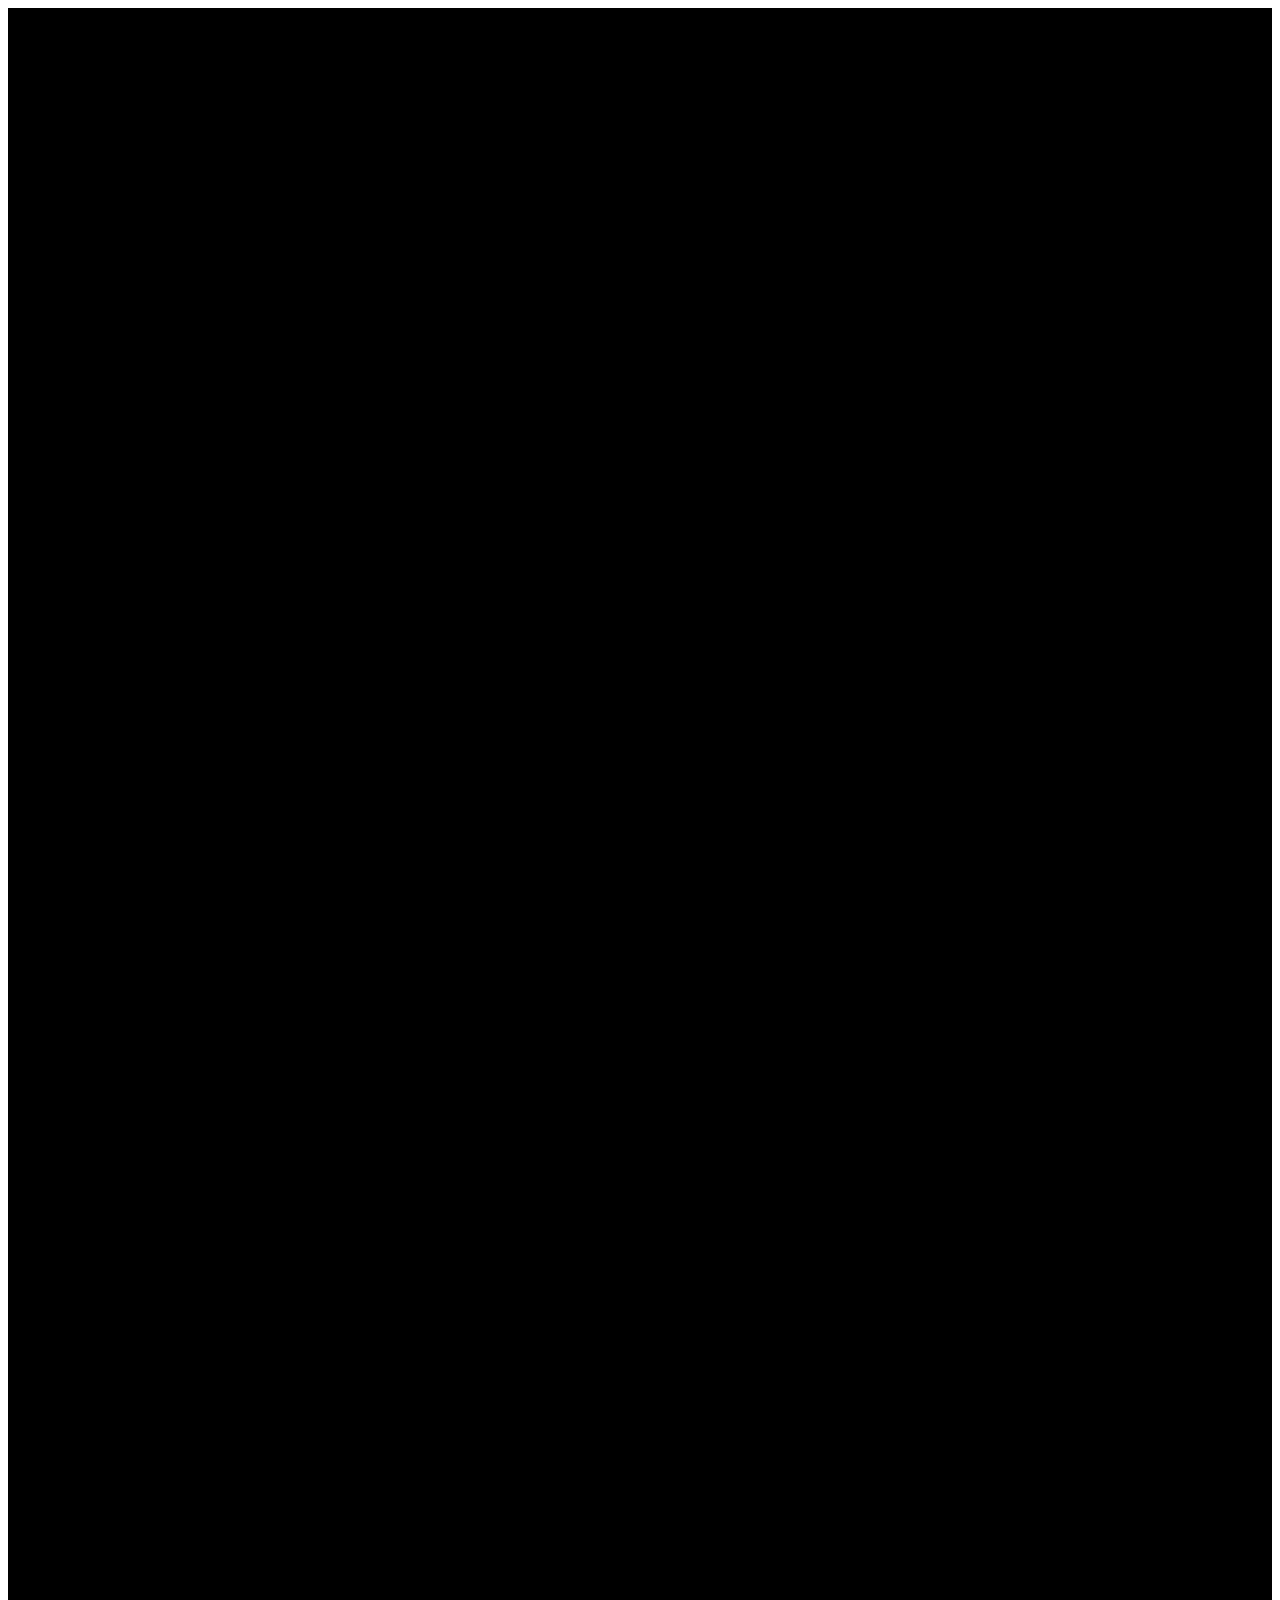
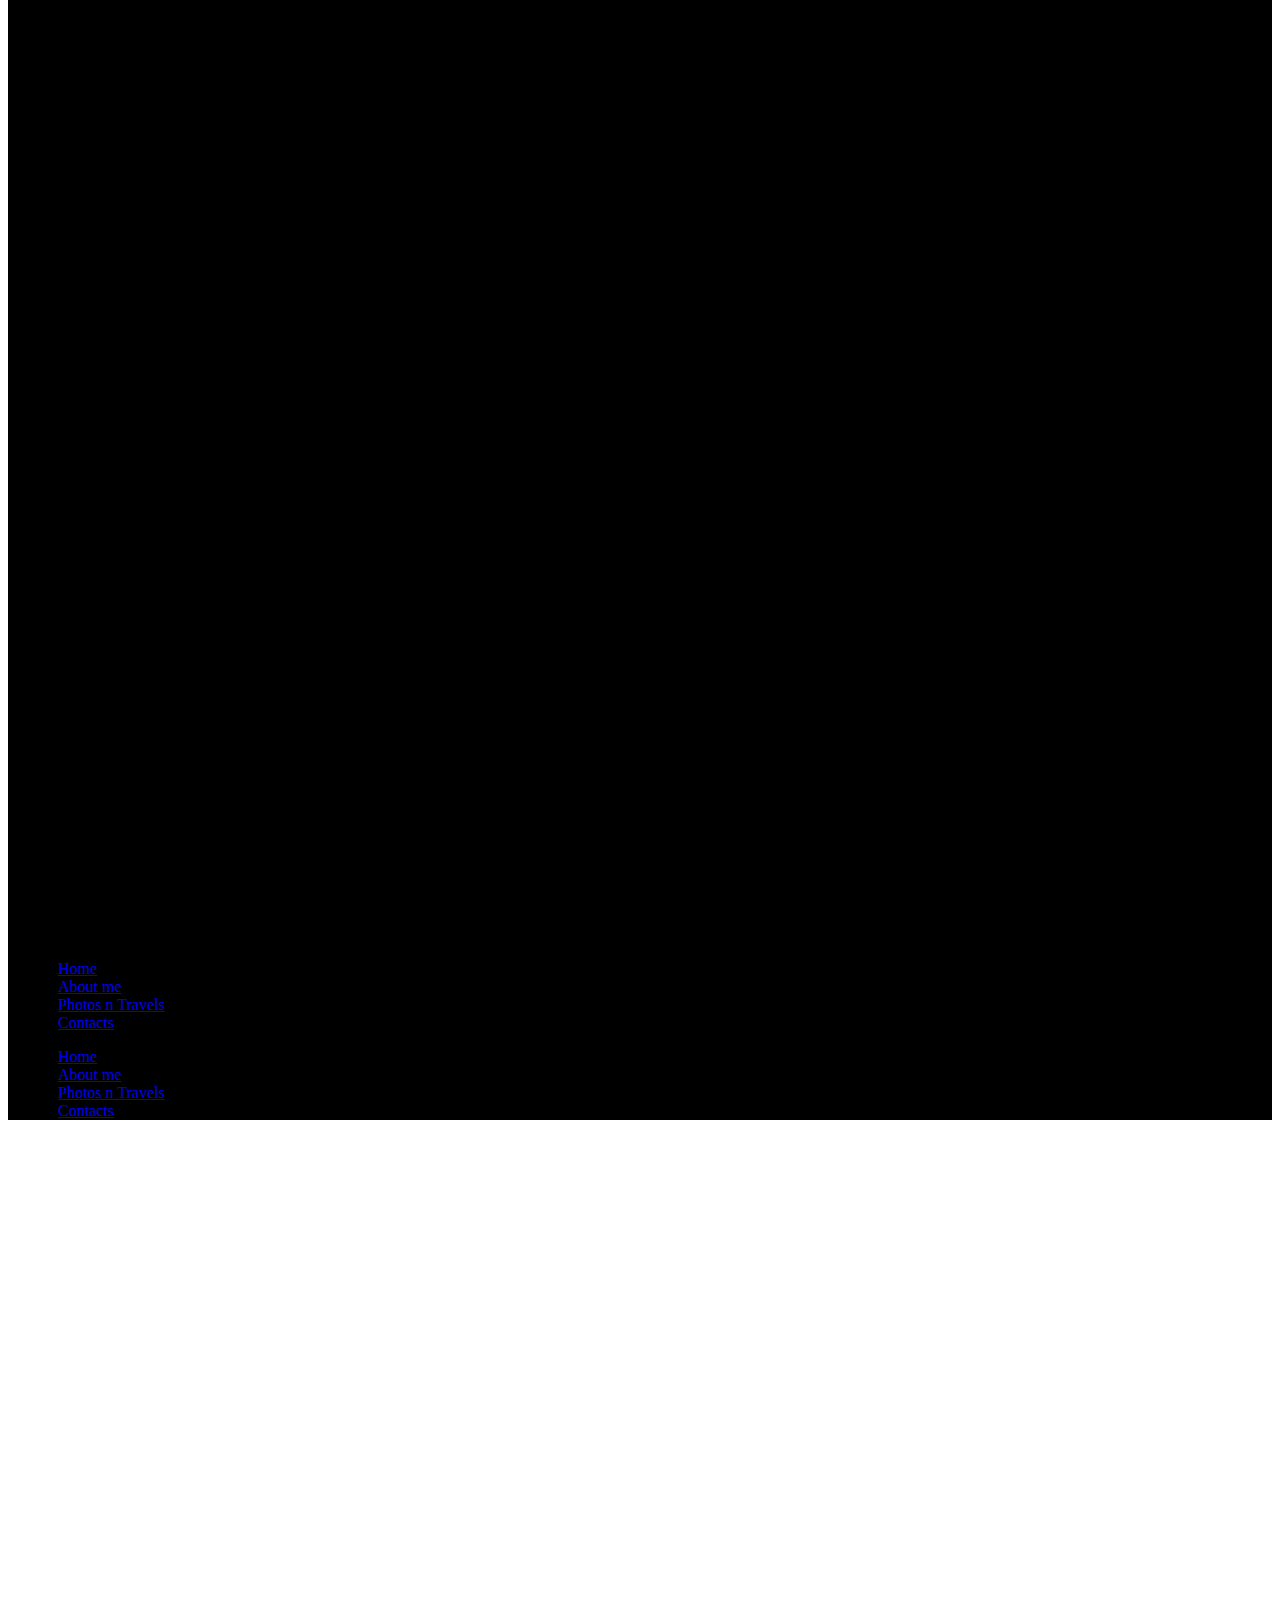
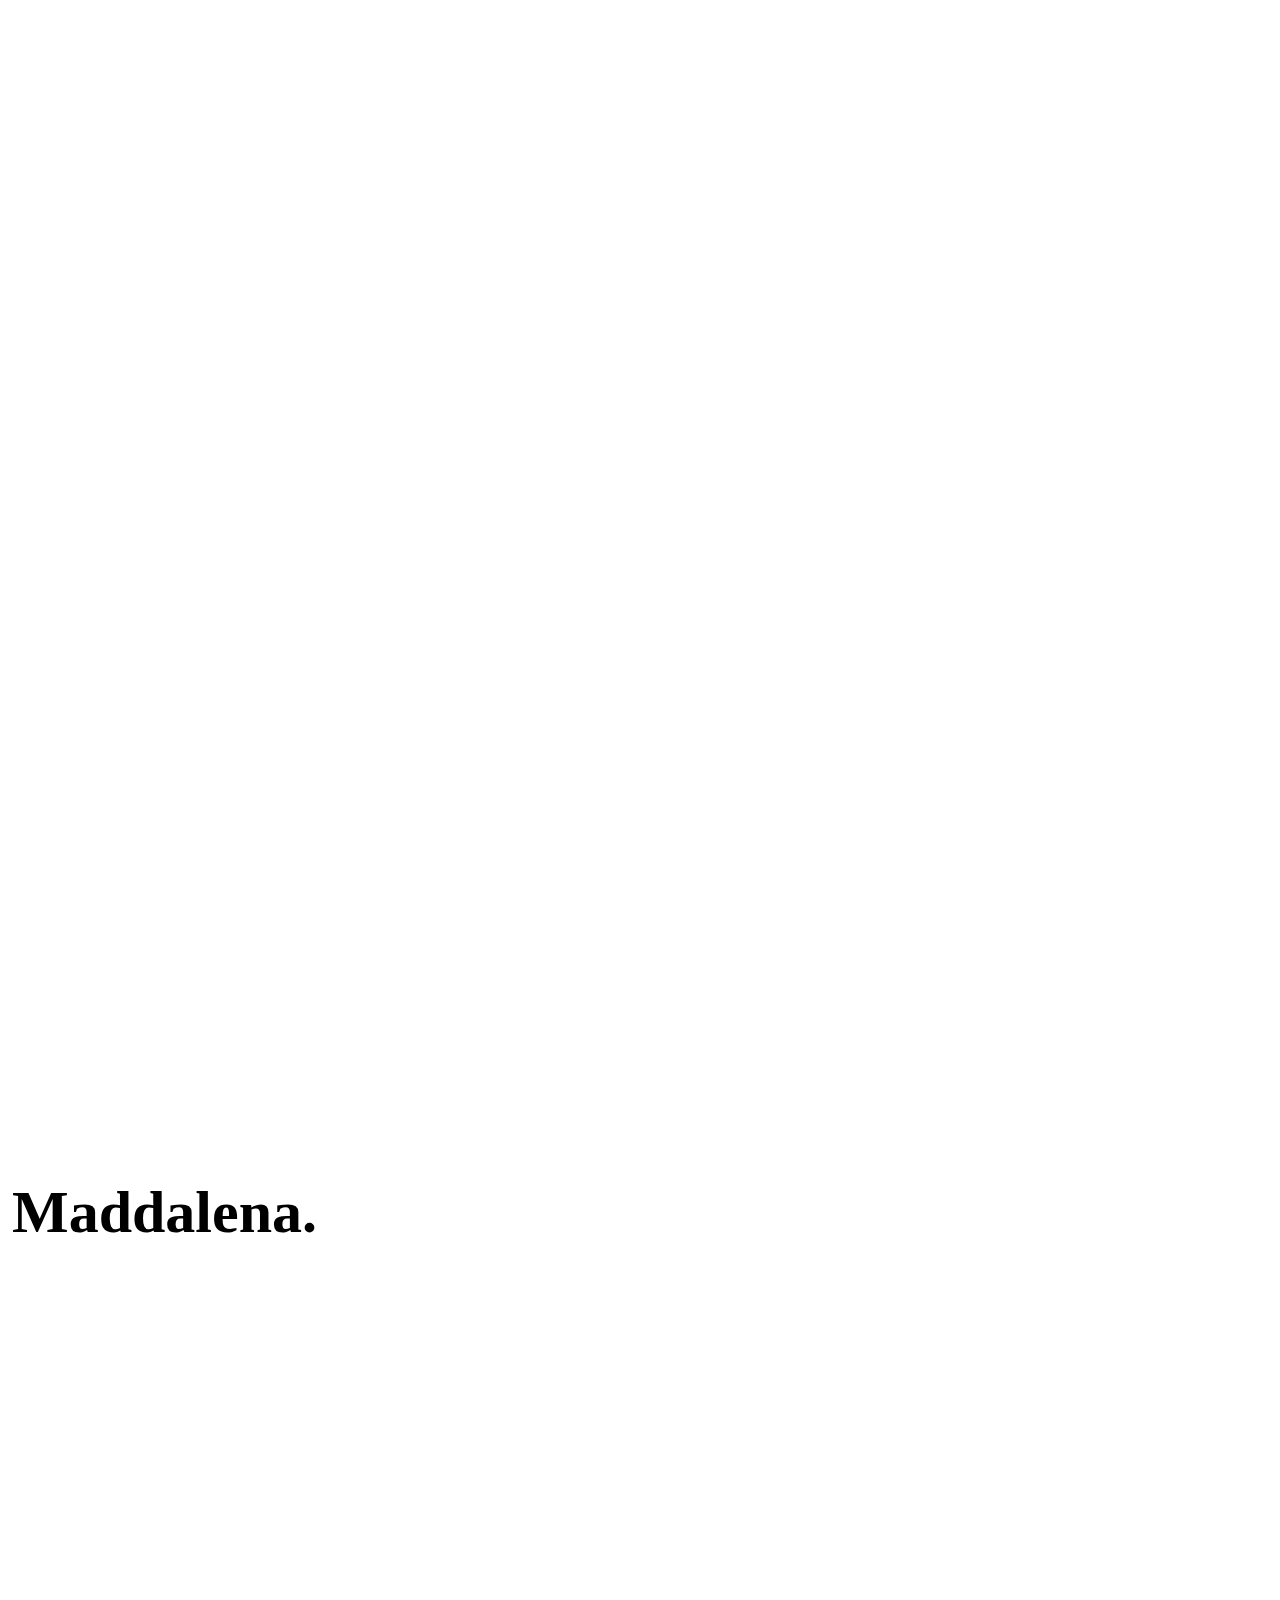
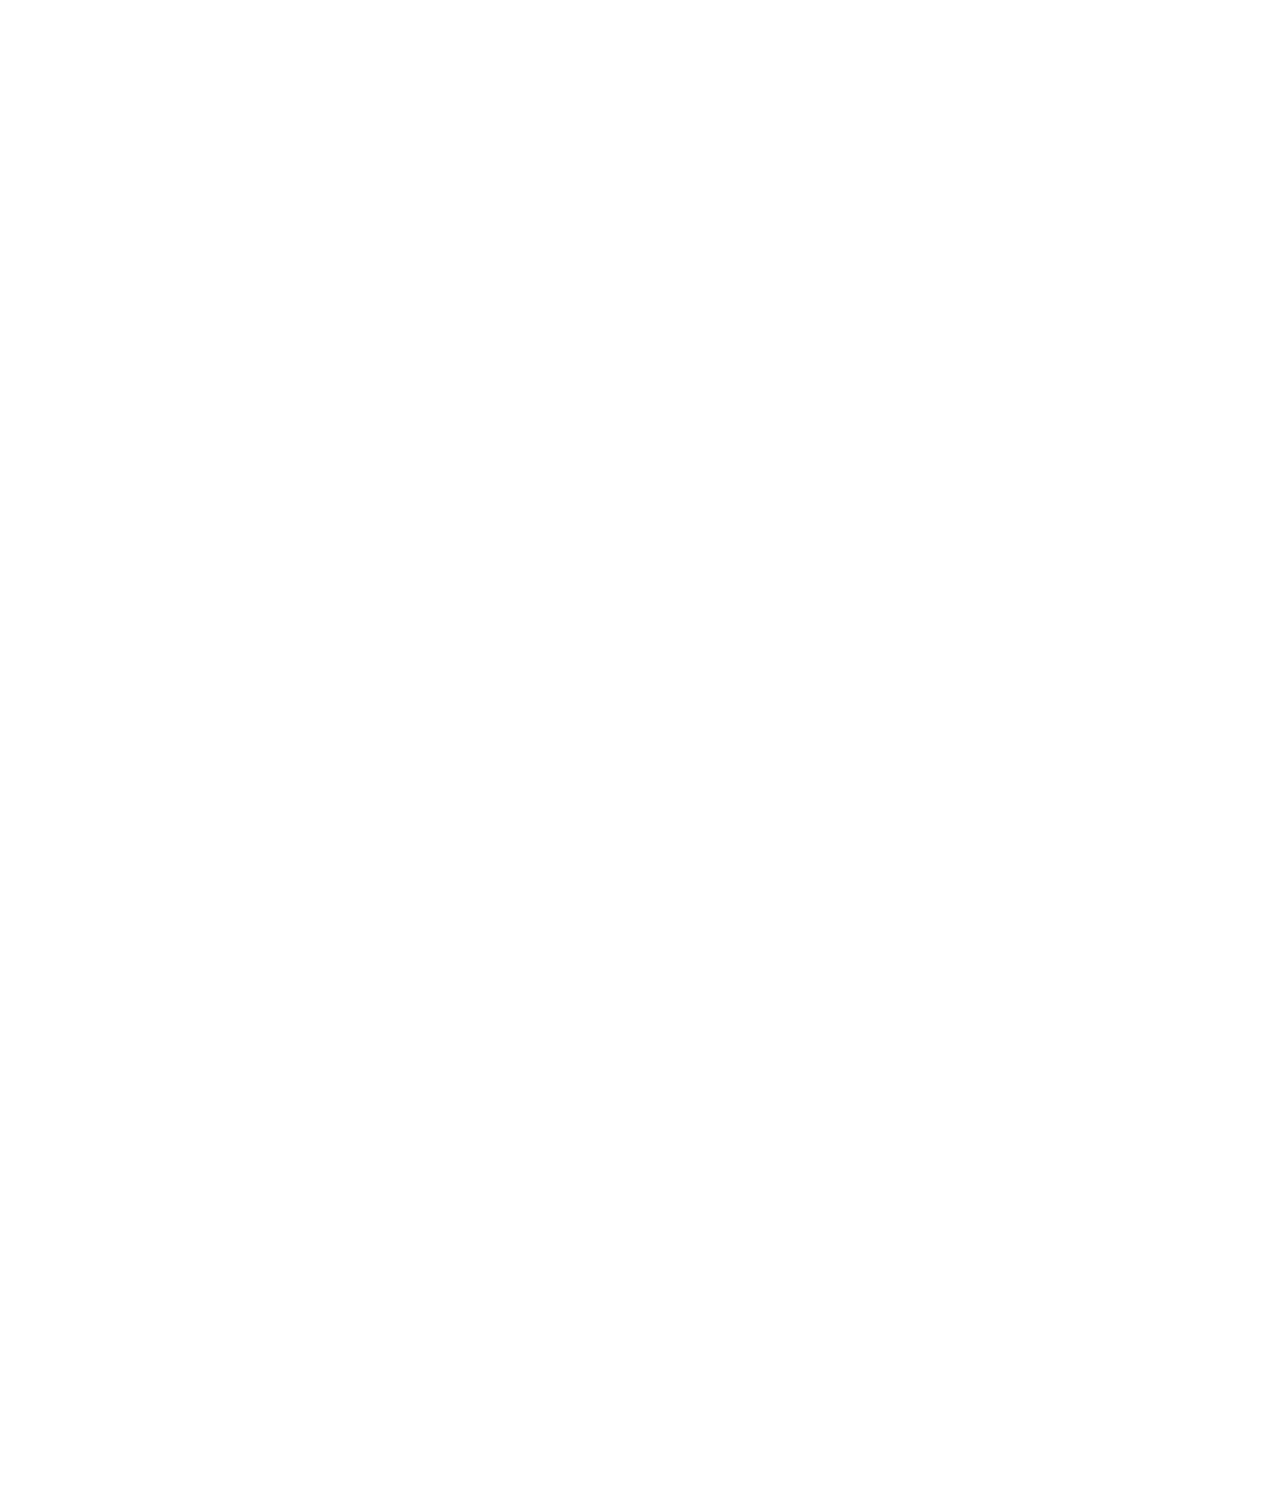
==== index.html @ ea96f23c "Add files via upload" ====
<!DOCTYPE html>
<html style="font-size: 16px;" lang="it"><head>
    <meta name="viewport" content="width=device-width, initial-scale=1.0">
    <meta charset="utf-8">
    <meta name="keywords" content="">
    <meta name="description" content="">
    <title>Home</title>
    <link rel="stylesheet" href="nicepage.css" media="screen">
<link rel="stylesheet" href="Home.css" media="screen">
    <script class="u-script" type="text/javascript" src="jquery.js" defer=""></script>
    <script class="u-script" type="text/javascript" src="nicepage.js" defer=""></script>
    <meta name="generator" content="Nicepage 4.21.5, nicepage.com">
    <link id="u-theme-google-font" rel="stylesheet" href="https://fonts.googleapis.com/css?family=Roboto:100,100i,300,300i,400,400i,500,500i,700,700i,900,900i|Open+Sans:300,300i,400,400i,500,500i,600,600i,700,700i,800,800i">
    
    
    <script type="application/ld+json">{
		"@context": "http://schema.org",
		"@type": "Organization",
		"name": "website"
}</script>
    <meta name="theme-color" content="#478ac9">
    <meta property="og:title" content="Home">
    <meta property="og:description" content="">
    <meta property="og:type" content="website">
  </head>
  <body data-home-page="Home.html" data-home-page-title="Home" class="u-body u-overlap u-overlap-contrast u-xl-mode" data-lang="it"><header class="u-black u-clearfix u-header u-sticky u-sticky-28a9" id="sec-6f5e" data-animation-name="" data-animation-duration="0" data-animation-delay="0" data-animation-direction=""><div class="u-clearfix u-sheet u-sheet-1">
        <nav class="u-align-right u-dropdown-icon u-menu u-menu-dropdown u-offcanvas u-menu-1" data-responsive-from="XS">
          <div class="menu-collapse" style="font-size: 1rem; letter-spacing: 0px; font-weight: 700;">
            <a class="u-border-1 u-border-grey-75 u-button-style u-custom-border u-custom-border-color u-custom-left-right-menu-spacing u-custom-padding-bottom u-custom-text-active-color u-custom-text-color u-custom-text-hover-color u-custom-top-bottom-menu-spacing u-nav-link u-palette-4-base u-text-active-palette-1-base u-text-hover-palette-2-base" href="#" style="background-image: none;">
              <svg class="u-svg-link" viewBox="0 0 24 24"><use xmlns:xlink="http://www.w3.org/1999/xlink" xlink:href="#menu-hamburger"></use></svg>
              <svg class="u-svg-content" version="1.1" id="menu-hamburger" viewBox="0 0 16 16" x="0px" y="0px" xmlns:xlink="http://www.w3.org/1999/xlink" xmlns="http://www.w3.org/2000/svg"><g><rect y="1" width="16" height="2"></rect><rect y="7" width="16" height="2"></rect><rect y="13" width="16" height="2"></rect>
</g></svg>
            </a>
          </div>
          <div class="u-custom-menu u-nav-container">
            <ul class="u-nav u-spacing-20 u-unstyled u-nav-1"><li class="u-nav-item"><a class="u-button-style u-nav-link u-text-active-palette-4-base u-text-grey-5 u-text-hover-palette-2-base" href="Home.html" style="padding: 10px;">Home</a>
</li><li class="u-nav-item"><a class="u-button-style u-nav-link u-text-active-palette-4-base u-text-grey-5 u-text-hover-palette-2-base" href="About-me.html" style="padding: 10px;">About me</a>
</li><li class="u-nav-item"><a class="u-button-style u-nav-link u-text-active-palette-4-base u-text-grey-5 u-text-hover-palette-2-base" href="#" style="padding: 10px;">Photos n Travels</a>
</li><li class="u-nav-item"><a class="u-button-style u-nav-link u-text-active-palette-4-base u-text-grey-5 u-text-hover-palette-2-base" href="Contacts.html" style="padding: 10px;">Contacts</a>
</li></ul>
          </div>
          <div class="u-custom-menu u-nav-container-collapse">
            <div class="u-black u-container-style u-inner-container-layout u-opacity u-opacity-95 u-sidenav">
              <div class="u-inner-container-layout u-sidenav-overflow">
                <div class="u-menu-close"></div>
                <ul class="u-align-center u-nav u-popupmenu-items u-unstyled u-nav-2"><li class="u-nav-item"><a class="u-button-style u-nav-link" href="Home.html" style="padding: 10px;">Home</a>
</li><li class="u-nav-item"><a class="u-button-style u-nav-link" href="About-me.html" style="padding: 10px;">About me</a>
</li><li class="u-nav-item"><a class="u-button-style u-nav-link" href="#" style="padding: 10px;">Photos n Travels</a>
</li><li class="u-nav-item"><a class="u-button-style u-nav-link" href="Contacts.html" style="padding: 10px;">Contacts</a>
</li></ul>
              </div>
            </div>
            <div class="u-black u-menu-overlay u-opacity u-opacity-70"></div>
          </div>
        </nav>
      </div></header>
    <section class="u-black u-clearfix u-section-1" id="carousel_a5ea">
      <div class="u-clearfix u-sheet u-sheet-1">
        <div class="u-clearfix u-expanded-width u-gutter-30 u-layout-wrap u-layout-wrap-1">
          <div class="u-gutter-0 u-layout">
            <div class="u-layout-col">
              <div class="u-size-20">
                <div class="u-layout-row">
                  <div class="u-container-style u-effect-hover-zoomOut u-layout-cell u-left-cell u-shape-rectangle u-size-20 u-layout-cell-1">
                    <div class="u-background-effect u-expanded">
                      <div class="u-background-effect-image u-expanded u-image u-image-1" data-image-width="1280" data-image-height="960"></div>
                    </div>
                    <div class="u-container-layout u-valign-bottom u-container-layout-1"></div>
                  </div>
                  <div class="u-container-style u-effect-hover-zoomOut u-layout-cell u-size-20 u-layout-cell-2" data-image-width="1280" data-image-height="960">
                    <div class="u-background-effect u-expanded">
                      <div class="u-background-effect-image u-expanded u-image u-image-2" data-image-width="1280" data-image-height="960"></div>
                    </div>
                    <div class="u-container-layout u-container-layout-2"></div>
                  </div>
                  <div class="u-container-style u-effect-hover-zoomOut u-layout-cell u-right-cell u-size-20 u-layout-cell-3" data-image-width="1280" data-image-height="960">
                    <div class="u-background-effect u-expanded">
                      <div class="u-background-effect-image u-expanded u-image u-image-3" data-image-width="1280" data-image-height="1280"></div>
                    </div>
                    <div class="u-container-layout u-container-layout-3"></div>
                  </div>
                </div>
              </div>
              <div class="u-size-20">
                <div class="u-layout-row">
                  <div class="u-container-style u-effect-hover-zoomOut u-layout-cell u-left-cell u-size-20 u-layout-cell-4">
                    <div class="u-background-effect u-expanded">
                      <div class="u-background-effect-image u-expanded u-image u-image-4" data-image-width="1280" data-image-height="961"></div>
                    </div>
                    <div class="u-container-layout u-valign-bottom u-container-layout-4"></div>
                  </div>
                  <div class="u-container-style u-layout-cell u-size-20 u-layout-cell-5">
                    <div class="u-container-layout u-container-layout-5">
                      <p class="u-text u-text-grey-5 u-text-1">Maddalena. </p>
                    </div>
                  </div>
                  <div class="u-container-style u-effect-hover-zoomOut u-layout-cell u-right-cell u-size-20 u-layout-cell-6">
                    <div class="u-background-effect u-expanded">
                      <div class="u-background-effect-image u-expanded u-image u-image-5" data-image-width="960" data-image-height="1280"></div>
                    </div>
                    <div class="u-container-layout u-valign-bottom u-container-layout-6"></div>
                  </div>
                </div>
              </div>
              <div class="u-size-20">
                <div class="u-layout-row">
                  <div class="u-align-left u-container-style u-image u-layout-cell u-left-cell u-size-20 u-image-6" data-href="Contacts.html" data-target="_blank" data-image-width="1161" data-image-height="719">
                    <div class="u-container-layout u-container-layout-7"></div>
                  </div>
                  <div class="u-container-style u-effect-hover-zoomOut u-layout-cell u-size-20 u-layout-cell-8" data-image-width="961" data-image-height="1280">
                    <div class="u-background-effect u-expanded">
                      <div class="u-background-effect-image u-expanded u-image u-image-7" data-image-width="961" data-image-height="1280"></div>
                    </div>
                    <div class="u-container-layout u-container-layout-8"></div>
                  </div>
                  <div class="u-align-left u-container-style u-effect-hover-zoomOut u-layout-cell u-right-cell u-size-20 u-layout-cell-9" data-image-width="1600" data-image-height="1200">
                    <div class="u-background-effect u-expanded">
                      <div class="u-background-effect-image u-expanded u-image u-image-8" data-image-width="1280" data-image-height="960"></div>
                    </div>
                    <div class="u-container-layout u-container-layout-9"></div>
                  </div>
                </div>
              </div>
            </div>
          </div>
        </div>
      </div>
    </section>
    <style class="u-overlap-style">.u-overlap:not(.u-sticky-scroll) .u-header {
background-color: #000000 !important
}</style>
    
    
    
  
</body></html>
---- Home.css ----
.u-section-1 {
  background-image: none;
  margin-top: 20px;
}

.u-section-1 .u-sheet-1 {
  min-height: 1204px;
}

.u-section-1 .u-layout-wrap-1 {
  margin: 60px auto 60px 0;
}

.u-section-1 .u-layout-cell-1 {
  min-height: 368px;
  transition-duration: 1s;
}

.u-section-1 .u-image-1 {
  background-image: url("images/photo_2021-04-07_17-55-23.jpg");
  background-position: 50% 50%;
}

.u-section-1 .u-container-layout-1 {
  padding: 0 30px;
}

.u-section-1 .u-layout-cell-2 {
  min-height: 368px;
  transition-duration: 1s;
}

.u-section-1 .u-image-2 {
  background-image: url("images/photo_2021-10-29_18-14-32.jpg");
  background-position: 50% 50%;
}

.u-section-1 .u-container-layout-2 {
  padding: 0 30px;
}

.u-section-1 .u-layout-cell-3 {
  min-height: 368px;
  transition-duration: 1s;
}

.u-section-1 .u-image-3 {
  background-image: url("images/photo_2021-10-29_18-14-31.jpg");
  background-position: 50% 50%;
}

.u-section-1 .u-container-layout-3 {
  padding: 0 30px;
}

.u-section-1 .u-layout-cell-4 {
  min-height: 368px;
}

.u-section-1 .u-image-4 {
  background-image: url("images/photo_2023-09-14_12-14-06.jpg");
  background-position: 50% 50%;
}

.u-section-1 .u-container-layout-4 {
  padding: 0 30px;
}

.u-section-1 .u-layout-cell-5 {
  min-height: 368px;
}

.u-section-1 .u-container-layout-5 {
  padding: 0;
}

.u-section-1 .u-text-1 {
  font-weight: 700;
  font-size: 3.75rem;
  margin: 126px 4px 0;
}

.u-section-1 .u-layout-cell-6 {
  min-height: 368px;
}

.u-section-1 .u-image-5 {
  background-image: url("images/photo_2021-10-29_18-14-33.jpg");
  background-position: 50% 50%;
}

.u-section-1 .u-container-layout-6 {
  padding: 0 30px;
}

.u-section-1 .u-image-6 {
  min-height: 378px;
  transition-duration: 1.5s;
  background-image: url("images/photo_2023-09-14_12-14-02_cut.jpg");
  background-position: 50% 50%;
}

.u-section-1 .u-container-layout-7 {
  padding: 0;
}

.u-section-1 .u-layout-cell-8 {
  min-height: 368px;
  transition-duration: 1s;
}

.u-section-1 .u-image-7 {
  background-image: url("images/photo_2023-09-14_12-10-42.jpg");
  background-position: 50% 50%;
}

.u-section-1 .u-container-layout-8 {
  padding: 30px;
}

.u-section-1 .u-layout-cell-9 {
  min-height: 378px;
  transition-duration: 1s;
}

.u-section-1 .u-image-8 {
  background-image: url("images/photo_2023-09-14_12-14-08.jpg");
  background-position: 50% 50%;
}

.u-section-1 .u-container-layout-9 {
  padding: 12px 30px;
}

@media (max-width: 1199px) {
  .u-section-1 .u-sheet-1 {
    min-height: 1008px;
  }

  .u-section-1 .u-layout-wrap-1 {
    position: relative;
    margin-right: initial;
    margin-left: initial;
  }

  .u-section-1 .u-layout-cell-1 {
    background-position: 100% 50%;
    min-height: 303px;
  }

  .u-section-1 .u-layout-cell-2 {
    background-position: 50% 50%;
    min-height: 303px;
  }

  .u-section-1 .u-layout-cell-3 {
    background-position: 50% 50%;
    min-height: 303px;
  }

  .u-section-1 .u-layout-cell-4 {
    background-position: 100% 50%;
    transition-duration: 1s;
    min-height: 303px;
  }

  .u-section-1 .u-layout-cell-5 {
    min-height: 285px;
  }

  .u-section-1 .u-text-1 {
    font-size: 3.125rem;
  }

  .u-section-1 .u-layout-cell-6 {
    background-position: 100% 50%;
    transition-duration: 1s;
    min-height: 303px;
  }

  .u-section-1 .u-image-6 {
    background-position: 100% 50%;
    min-height: 312px;
  }

  .u-section-1 .u-layout-cell-8 {
    background-position: 50% 50%;
    min-height: 303px;
  }

  .u-section-1 .u-layout-cell-9 {
    background-position: 50% 50%;
    min-height: 312px;
  }
}

@media (max-width: 991px) {
  .u-section-1 .u-sheet-1 {
    min-height: 793px;
  }

  .u-section-1 .u-layout-cell-1 {
    min-height: 232px;
  }

  .u-section-1 .u-layout-cell-2 {
    min-height: 232px;
  }

  .u-section-1 .u-layout-cell-3 {
    min-height: 232px;
  }

  .u-section-1 .u-layout-cell-4 {
    min-height: 232px;
  }

  .u-section-1 .u-layout-cell-5 {
    min-height: 100px;
  }

  .u-section-1 .u-text-1 {
    font-size: 1.875rem;
  }

  .u-section-1 .u-layout-cell-6 {
    min-height: 232px;
  }

  .u-section-1 .u-image-6 {
    min-height: 239px;
  }

  .u-section-1 .u-layout-cell-8 {
    min-height: 232px;
  }

  .u-section-1 .u-layout-cell-9 {
    min-height: 239px;
  }
}

@media (max-width: 767px) {
  .u-section-1 .u-sheet-1 {
    min-height: 3214px;
  }

  .u-section-1 .u-layout-cell-1 {
    min-height: 522px;
  }

  .u-section-1 .u-container-layout-1 {
    padding-left: 10px;
    padding-right: 10px;
  }

  .u-section-1 .u-layout-cell-2 {
    min-height: 522px;
  }

  .u-section-1 .u-container-layout-2 {
    padding-left: 10px;
    padding-right: 10px;
  }

  .u-section-1 .u-layout-cell-3 {
    min-height: 522px;
  }

  .u-section-1 .u-container-layout-3 {
    padding-left: 10px;
    padding-right: 10px;
  }

  .u-section-1 .u-layout-cell-4 {
    min-height: 522px;
  }

  .u-section-1 .u-container-layout-4 {
    padding-left: 10px;
    padding-right: 10px;
  }

  .u-section-1 .u-layout-cell-6 {
    min-height: 522px;
  }

  .u-section-1 .u-container-layout-6 {
    padding-left: 10px;
    padding-right: 10px;
  }

  .u-section-1 .u-image-6 {
    min-height: 538px;
  }

  .u-section-1 .u-layout-cell-8 {
    min-height: 522px;
  }

  .u-section-1 .u-container-layout-8 {
    padding-left: 10px;
    padding-right: 10px;
  }

  .u-section-1 .u-layout-cell-9 {
    min-height: 538px;
  }

  .u-section-1 .u-container-layout-9 {
    padding-left: 10px;
    padding-right: 10px;
  }
}

@media (max-width: 575px) {
  .u-section-1 .u-sheet-1 {
    min-height: 1777px;
  }

  .u-section-1 .u-layout-cell-1 {
    min-height: 329px;
  }

  .u-section-1 .u-layout-cell-2 {
    min-height: 329px;
  }

  .u-section-1 .u-layout-cell-3 {
    min-height: 329px;
  }

  .u-section-1 .u-layout-cell-4 {
    min-height: 329px;
  }

  .u-section-1 .u-layout-cell-6 {
    min-height: 329px;
  }

  .u-section-1 .u-image-6 {
    min-height: 339px;
  }

  .u-section-1 .u-layout-cell-8 {
    min-height: 329px;
  }

  .u-section-1 .u-layout-cell-9 {
    min-height: 339px;
  }
}
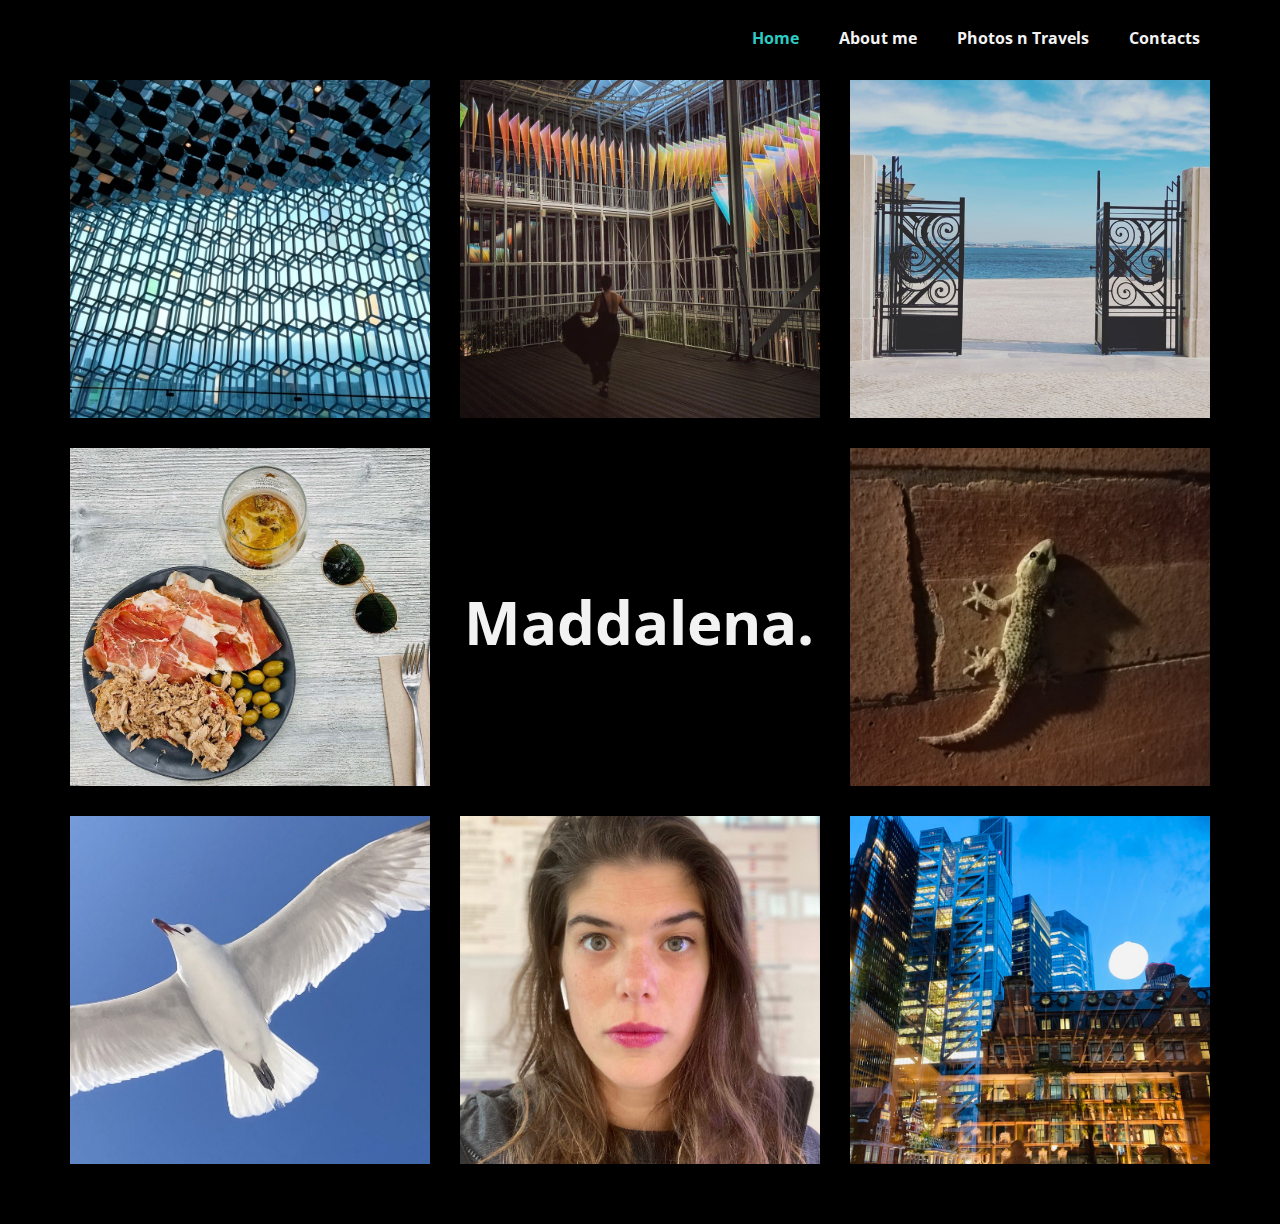
==== commit 3e1b7723: "Add files via upload" ====
--- a/index.html
+++ b/index.html
@@ -104,7 +104,10 @@
               </div>
               <div class="u-size-20">
                 <div class="u-layout-row">
-                  <div class="u-align-left u-container-style u-image u-layout-cell u-left-cell u-size-20 u-image-6" data-href="Contacts.html" data-target="_blank" data-image-width="1161" data-image-height="719">
+                  <div class="u-align-left u-container-style u-effect-hover-zoom u-layout-cell u-left-cell u-size-20 u-layout-cell-7" data-href="Contacts.html" data-target="_blank" data-image-width="1161" data-image-height="719">
+                    <div class="u-background-effect u-expanded">
+                      <div class="u-background-effect-image u-expanded u-image u-image-6" data-image-width="1161" data-image-height="719" data-href="Contacts.html" data-target="_blank"></div>
+                    </div>
                     <div class="u-container-layout u-container-layout-7"></div>
                   </div>
                   <div class="u-container-style u-effect-hover-zoomOut u-layout-cell u-size-20 u-layout-cell-8" data-image-width="961" data-image-height="1280">
--- a/nicepage.css
+++ b/nicepage.css
@@ -0,0 +1,38292 @@
+/*begin-commonstyles library*//*!
+ * froala_editor v4.0.6 (https://www.froala.com/wysiwyg-editor)
+ * License https://froala.com/wysiwyg-editor/terms/
+ * Copyright 2014-2021 Froala Labs
+ */
+
+.fr-clearfix::after {
+  clear: both;
+  display: block;
+  content: "";
+  height: 0; }
+
+.fr-hide-by-clipping {
+  position: absolute;
+  width: 1px;
+  height: 1px;
+  padding: 0;
+  margin: -1px;
+  overflow: hidden;
+  clip: rect(0, 0, 0, 0);
+  border: 0; }
+
+.fr-view img.fr-rounded, .fr-view .fr-img-caption.fr-rounded img {
+  border-radius: 10px;
+  -moz-border-radius: 10px;
+  -webkit-border-radius: 10px;
+  -moz-background-clip: padding;
+  -webkit-background-clip: padding-box;
+  background-clip: padding-box; }
+
+.fr-view img.fr-shadow, .fr-view .fr-img-caption.fr-shadow img {
+  -webkit-box-shadow: 10px 10px 5px 0px #cccccc;
+  -moz-box-shadow: 10px 10px 5px 0px #cccccc;
+  box-shadow: 10px 10px 5px 0px #cccccc; }
+
+.fr-view img.fr-bordered, .fr-view .fr-img-caption.fr-bordered img {
+  border: solid 5px #CCC; }
+
+.fr-view img.fr-bordered {
+  -webkit-box-sizing: content-box;
+  -moz-box-sizing: content-box;
+  box-sizing: content-box; }
+
+.fr-view .fr-img-caption.fr-bordered img {
+  -webkit-box-sizing: border-box;
+  -moz-box-sizing: border-box;
+  box-sizing: border-box; }
+
+.fr-view {
+  word-wrap: break-word; }
+  .fr-view span[style~="color:"] a {
+    color: inherit; }
+  .fr-view strong {
+    font-weight: 700; }
+  .fr-view table[border='0'] td:not([class]), .fr-view table[border='0'] th:not([class]), .fr-view table[border='0'] td[class=""], .fr-view table[border='0'] th[class=""] {
+    border-width: 0px; }
+  .fr-view table {
+    border: none;
+    border-collapse: collapse;
+    empty-cells: show;
+    max-width: 100%; }
+    .fr-view table td {
+      min-width: 5px; }
+    .fr-view table.fr-dashed-borders td, .fr-view table.fr-dashed-borders th {
+      border-style: dashed; }
+    .fr-view table.fr-alternate-rows tbody tr:nth-child(2n) {
+      background: whitesmoke; }
+    .fr-view table td, .fr-view table th {
+      border: 1px solid #DDD; }
+      .fr-view table td:empty, .fr-view table th:empty {
+        height: 20px; }
+      .fr-view table td.fr-highlighted, .fr-view table th.fr-highlighted {
+        border: 1px double red; }
+      .fr-view table td.fr-thick, .fr-view table th.fr-thick {
+        border-width: 2px; }
+    .fr-view table th {
+      background: #ececec; }
+  .fr-view hr {
+    clear: both;
+    user-select: none;
+    -o-user-select: none;
+    -moz-user-select: none;
+    -khtml-user-select: none;
+    -webkit-user-select: none;
+    -ms-user-select: none;
+    break-after: always;
+    page-break-after: always; }
+  .fr-view .fr-file {
+    position: relative; }
+    .fr-view .fr-file::after {
+      position: relative;
+      content: "\1F4CE";
+      font-weight: normal; }
+  .fr-view pre {
+    white-space: pre-wrap;
+    word-wrap: break-word;
+    overflow: visible; }
+/*  .fr-view[dir="rtl"] blockquote {
+    border-left: none;
+    border-right: solid 2px #5E35B1;
+    margin-right: 0;
+    padding-right: 5px;
+    padding-left: 0; }
+    .fr-view[dir="rtl"] blockquote blockquote {
+      border-color: #00BCD4; }
+      .fr-view[dir="rtl"] blockquote blockquote blockquote {
+        border-color: #43A047; }
+  .fr-view blockquote {
+    border-left: solid 2px #5E35B1;
+    margin-left: 0;
+    padding-left: 5px;
+    color: #5E35B1; }
+    .fr-view blockquote blockquote {
+      border-color: #00BCD4;
+      color: #00BCD4; }
+      .fr-view blockquote blockquote blockquote {
+        border-color: #43A047;
+        color: #43A047; } */
+  .fr-view span.fr-emoticon {
+    font-weight: normal;
+    font-family: "Apple Color Emoji","Segoe UI Emoji","NotoColorEmoji","Segoe UI Symbol","Android Emoji","EmojiSymbols";
+    display: inline;
+    line-height: 0; }
+    .fr-view span.fr-emoticon.fr-emoticon-img {
+      background-repeat: no-repeat !important;
+      font-size: inherit;
+      height: 1em;
+      width: 1em;
+      min-height: 20px;
+      min-width: 20px;
+      display: inline-block;
+      margin: -.1em .1em .1em;
+      line-height: 1;
+      vertical-align: middle; }
+  .fr-view .fr-text-gray {
+    color: #AAA !important; }
+  .fr-view .fr-text-bordered {
+    border-top: solid 1px #222;
+    border-bottom: solid 1px #222;
+    padding: 10px 0; }
+  .fr-view .fr-text-spaced {
+    letter-spacing: 1px; }
+  .fr-view .fr-text-uppercase {
+    text-transform: uppercase; }
+  .fr-view .fr-class-highlighted {
+    background-color: #ffff00; }
+  .fr-view .fr-class-code {
+    border-color: #cccccc;
+    border-radius: 2px;
+    -moz-border-radius: 2px;
+    -webkit-border-radius: 2px;
+    -moz-background-clip: padding;
+    -webkit-background-clip: padding-box;
+    background-clip: padding-box;
+    background: #f5f5f5;
+    padding: 10px;
+    font-family: "Courier New", Courier, monospace; }
+  .fr-view .fr-class-transparency {
+    opacity: 0.5; }
+  .fr-view img {
+    position: relative;
+    max-width: 100%; }
+    .fr-view img.fr-dib {
+      margin: 10px auto;
+      display: block;
+      float: none;
+      vertical-align: top; }
+      .fr-view img.fr-dib.fr-fil {
+        margin-left: 0;
+        text-align: left; }
+      .fr-view img.fr-dib.fr-fir {
+        margin-right: 0;
+        text-align: right; }
+    .fr-view img.fr-dii {
+      display: inline-block;
+      float: none;
+      vertical-align: bottom;
+      margin-left: 5px;
+      margin-right: 5px;
+      max-width: calc(100% - (2 * 5px)); }
+      .fr-view img.fr-dii.fr-fil {
+        float: left;
+        margin: 10px 15px 10px 0;
+        max-width: calc(100% - 5px); }
+      .fr-view img.fr-dii.fr-fir {
+        float: right;
+        margin: 10px 0 10px 15px;
+        max-width: calc(100% - 5px); }
+  .fr-view span.fr-img-caption {
+    position: relative;
+    max-width: 100%; }
+    .fr-view span.fr-img-caption.fr-dib {
+      margin: 5px auto;
+      display: block;
+      float: none;
+      vertical-align: top; }
+      .fr-view span.fr-img-caption.fr-dib.fr-fil {
+        margin-left: 0;
+        text-align: left; }
+      .fr-view span.fr-img-caption.fr-dib.fr-fir {
+        margin-right: 0;
+        text-align: right; }
+    .fr-view span.fr-img-caption.fr-dii {
+      display: inline-block;
+      float: none;
+      vertical-align: bottom;
+      margin-left: 5px;
+      margin-right: 5px;
+      max-width: calc(100% - (2 * 5px)); }
+      .fr-view span.fr-img-caption.fr-dii.fr-fil {
+        float: left;
+        margin: 5px 5px 5px 0;
+        max-width: calc(100% - 5px); }
+      .fr-view span.fr-img-caption.fr-dii.fr-fir {
+        float: right;
+        margin: 5px 0 5px 5px;
+        max-width: calc(100% - 5px); }
+  .fr-view .fr-video {
+    text-align: center;
+    position: relative; }
+    .fr-view .fr-video.fr-rv {
+      padding-bottom: 56.25%;
+      padding-top: 30px;
+      height: 0;
+      overflow: hidden; }
+      .fr-view .fr-video.fr-rv > iframe, .fr-view .fr-video.fr-rv object, .fr-view .fr-video.fr-rv embed {
+        position: absolute !important;
+        top: 0;
+        left: 0;
+        width: 100%;
+        height: 100%; }
+    .fr-view .fr-video > * {
+      -webkit-box-sizing: content-box;
+      -moz-box-sizing: content-box;
+      box-sizing: content-box;
+      max-width: 100%;
+      border: none; }
+    .fr-view .fr-video.fr-dvb {
+      display: block;
+      clear: both; }
+      .fr-view .fr-video.fr-dvb.fr-fvl {
+        text-align: left; }
+      .fr-view .fr-video.fr-dvb.fr-fvr {
+        text-align: right; }
+    .fr-view .fr-video.fr-dvi {
+      display: inline-block; }
+      .fr-view .fr-video.fr-dvi.fr-fvl {
+        float: left; }
+      .fr-view .fr-video.fr-dvi.fr-fvr {
+        float: right; }
+  .fr-view a.fr-strong {
+    font-weight: 700; }
+  .fr-view a.fr-green {
+    color: green; }
+  .fr-view .fr-img-caption {
+    text-align: center; }
+    .fr-view .fr-img-caption .fr-img-wrap {
+      padding: 0;
+      margin: auto;
+      text-align: center;
+      width: 100%; }
+      .fr-view .fr-img-caption .fr-img-wrap a {
+        display: block; }
+      .fr-view .fr-img-caption .fr-img-wrap img {
+        display: block;
+        margin: auto;
+        width: 100%; }
+      .fr-view .fr-img-caption .fr-img-wrap > span {
+        margin: auto;
+        display: block;
+        padding: 5px 5px 10px;
+        font-size: 14px;
+        font-weight: initial;
+        -webkit-box-sizing: border-box;
+        -moz-box-sizing: border-box;
+        box-sizing: border-box;
+        -webkit-opacity: 0.9;
+        -moz-opacity: 0.9;
+        opacity: 0.9;
+        -ms-filter: "progid:DXImageTransform.Microsoft.Alpha(Opacity=0)";
+        width: 100%;
+        text-align: center; }
+  .fr-view button.fr-rounded, .fr-view input.fr-rounded, .fr-view textarea.fr-rounded {
+    border-radius: 10px;
+    -moz-border-radius: 10px;
+    -webkit-border-radius: 10px;
+    -moz-background-clip: padding;
+    -webkit-background-clip: padding-box;
+    background-clip: padding-box; }
+  .fr-view button.fr-large, .fr-view input.fr-large, .fr-view textarea.fr-large {
+    font-size: 24px; }
+
+/**
+ * Image style.
+ */
+a.fr-view.fr-strong {
+  font-weight: 700; }
+a.fr-view.fr-green {
+  color: green; }
+
+/**
+ * Link style.
+ */
+img.fr-view {
+  position: relative;
+  max-width: 100%; }
+  img.fr-view.fr-dib {
+    margin: 5px auto;
+    display: block;
+    float: none;
+    vertical-align: top; }
+    img.fr-view.fr-dib.fr-fil {
+      margin-left: 0;
+      text-align: left; }
+    img.fr-view.fr-dib.fr-fir {
+      margin-right: 0;
+      text-align: right; }
+  img.fr-view.fr-dii {
+    display: inline-block;
+    float: none;
+    vertical-align: bottom;
+    margin-left: 5px;
+    margin-right: 5px;
+    max-width: calc(100% - (2 * 5px)); }
+    img.fr-view.fr-dii.fr-fil {
+      float: left;
+      margin: 5px 5px 5px 0;
+      max-width: calc(100% - 5px); }
+    img.fr-view.fr-dii.fr-fir {
+      float: right;
+      margin: 5px 0 5px 5px;
+      max-width: calc(100% - 5px); }
+
+span.fr-img-caption.fr-view {
+  position: relative;
+  max-width: 100%; }
+  span.fr-img-caption.fr-view.fr-dib {
+    margin: 5px auto;
+    display: block;
+    float: none;
+    vertical-align: top; }
+    span.fr-img-caption.fr-view.fr-dib.fr-fil {
+      margin-left: 0;
+      text-align: left; }
+    span.fr-img-caption.fr-view.fr-dib.fr-fir {
+      margin-right: 0;
+      text-align: right; }
+  span.fr-img-caption.fr-view.fr-dii {
+    display: inline-block;
+    float: none;
+    vertical-align: bottom;
+    margin-left: 5px;
+    margin-right: 5px;
+    max-width: calc(100% - (2 * 5px)); }
+    span.fr-img-caption.fr-view.fr-dii.fr-fil {
+      float: left;
+      margin: 5px 5px 5px 0;
+      max-width: calc(100% - 5px); }
+    span.fr-img-caption.fr-view.fr-dii.fr-fir {
+      float: right;
+      margin: 5px 0 5px 5px;
+      max-width: calc(100% - 5px); }
+/*end-commonstyles library*/@charset "UTF-8";
+.u-hidden-block {
+  visibility: hidden!important;
+}
+.u-locked-block {
+  pointer-events: none!important;
+}
+/*! normalize.css v4.1.1 | MIT License | github.com/necolas/normalize.css */
+html {
+  font-family: sans-serif;
+  -ms-text-size-adjust: 100%;
+  -webkit-text-size-adjust: 100%;
+}
+body {
+  margin: 0;
+}
+article,
+aside,
+details,
+figcaption,
+figure,
+footer,
+header,
+main,
+menu,
+nav,
+section,
+summary {
+  display: block;
+}
+audio,
+canvas,
+progress,
+video {
+  display: inline-block;
+}
+audio:not([controls]) {
+  display: none;
+  height: 0;
+}
+progress {
+  vertical-align: baseline;
+}
+template,
+[hidden] {
+  display: none;
+}
+a {
+  background-color: transparent;
+  -webkit-text-decoration-skip: objects;
+}
+a:active,
+a:hover {
+  outline-width: 0;
+}
+abbr[title] {
+  border-bottom: none;
+  text-decoration: underline;
+}
+b,
+strong {
+  font-weight: inherit;
+  font-weight: bold;
+}
+dfn {
+  font-style: italic;
+}
+h1 {
+  font-size: 2em;
+  margin: 0.67em 0;
+}
+mark {
+  background-color: #ff0;
+  color: #000;
+}
+small {
+  font-size: 80%;
+}
+sub,
+sup {
+  font-size: 75%;
+  line-height: 0;
+  position: relative;
+  vertical-align: baseline;
+}
+sub {
+  bottom: -0.25em;
+}
+sup {
+  top: -0.5em;
+}
+img {
+  border-style: none;
+}
+svg:not(:root) {
+  overflow: hidden;
+}
+code,
+kbd,
+pre,
+samp {
+  font-family: monospace,monospace;
+  font-size: 1em;
+}
+hr {
+  box-sizing: content-box;
+  height: 0;
+  overflow: visible;
+}
+button,
+input,
+optgroup,
+select,
+textarea {
+  color: inherit;
+  font: inherit;
+  margin: 0;
+}
+optgroup {
+  font-weight: 700;
+}
+button,
+input {
+  overflow: visible;
+}
+button,
+select {
+  text-transform: none;
+}
+button,
+html [type="button"],
+[type="reset"],
+[type="submit"] {
+  -webkit-appearance: button;
+}
+button::-moz-focus-inner,
+[type="button"]::-moz-focus-inner,
+[type="reset"]::-moz-focus-inner,
+[type="submit"]::-moz-focus-inner {
+  border-style: none;
+  padding: 0;
+}
+button:-moz-focusring,
+[type="button"]:-moz-focusring,
+[type="reset"]:-moz-focusring,
+[type="submit"]:-moz-focusring {
+  outline: 1px dotted ButtonText;
+}
+fieldset {
+  border: 1px solid silver;
+  margin: 0 2px;
+  padding: 0.35em 0.625em 0.75em;
+}
+legend {
+  box-sizing: border-box;
+  color: inherit;
+  display: table;
+  max-width: 100%;
+  padding: 0;
+  white-space: normal;
+}
+textarea {
+  overflow: auto;
+  outline: none;
+}
+button,
+select,
+input,
+textarea {
+  outline: none;
+}
+[type="checkbox"],
+[type="radio"] {
+  box-sizing: border-box;
+  padding: 0;
+}
+[type="number"]::-webkit-inner-spin-button,
+[type="number"]::-webkit-outer-spin-button {
+  height: auto;
+}
+[type="search"] {
+  -webkit-appearance: textfield;
+  outline-offset: -2px;
+}
+[type="search"]::-webkit-search-cancel-button,
+[type="search"]::-webkit-search-decoration {
+  -webkit-appearance: none;
+}
+::-webkit-input-placeholder {
+  color: inherit;
+  opacity: 0.54;
+}
+::-webkit-file-upload-button {
+  -webkit-appearance: button;
+  font: inherit;
+}
+ul,
+ol {
+  padding-left: 20px;
+}
+/* Fade effect */
+/* Over effect */
+/* Slide effect */
+/* Over and Slide effect */
+/* Flip Left effect */
+/* Flip Right effect */
+/* Flip Top effect */
+/* Flip Bottom effect */
+/* Wobble Left effect */
+/* Wobble Right effect */
+/* Wobble top effect */
+/* Wobble bottom effect */
+/* Zoom and Rotate Effects */
+/* Utility */
+.u-over-slide {
+  position: absolute;
+  left: 0;
+  top: 0;
+  width: 100%;
+  height: 100%;
+}
+.u-background-effect {
+  overflow: hidden;
+}
+.u-background-effect ~ .u-container-layout {
+  cursor: pointer;
+}
+/* Fade effect */
+.u-effect-fade .u-over-slide {
+  opacity: 0;
+  transition: all 500ms ease;
+}
+.u-effect-fade:hover .u-over-slide,
+.u-effect-fade.u-effect-active .u-over-slide {
+  opacity: 1;
+}
+/* Over effect */
+.u-effect-over-left .u-over-slide {
+  transform: translate(-100%, 0);
+  transition: all 500ms ease;
+}
+.u-effect-over-left:hover .u-over-slide,
+.u-effect-over-left.u-effect-active .u-over-slide {
+  transform: translate(0, 0);
+}
+.u-effect-over-right .u-over-slide {
+  transform: translate(100%, 0);
+  transition: all 500ms ease;
+}
+.u-effect-over-right:hover .u-over-slide,
+.u-effect-over-right.u-effect-active .u-over-slide {
+  transform: translate(0, 0);
+}
+.u-effect-over-top .u-over-slide {
+  transform: translate(0, -100%);
+  transition: all 500ms ease;
+}
+.u-effect-over-top:hover .u-over-slide,
+.u-effect-over-top.u-effect-active .u-over-slide {
+  transform: translate(0, 0);
+}
+.u-effect-over-bottom .u-over-slide {
+  transform: translate(0, 100%);
+  transition: all 500ms ease;
+}
+.u-effect-over-bottom:hover .u-over-slide,
+.u-effect-over-bottom.u-effect-active .u-over-slide {
+  transform: translate(0, 0);
+}
+.u-effect-over-topleft .u-over-slide {
+  transform: translate(-100%, -100%);
+  transition: all 500ms ease;
+}
+.u-effect-over-topleft:hover .u-over-slide,
+.u-effect-over-topleft.u-effect-active .u-over-slide {
+  transform: translate(0, 0);
+}
+.u-effect-over-topright .u-over-slide {
+  transform: translate(100%, -100%);
+  transition: all 500ms ease;
+}
+.u-effect-over-topright:hover .u-over-slide,
+.u-effect-over-topright.u-effect-active .u-over-slide {
+  transform: translate(0, 0);
+}
+.u-effect-over-bottomleft .u-over-slide {
+  transform: translate(-100%, 100%);
+  transition: all 500ms ease;
+}
+.u-effect-over-bottomleft:hover .u-over-slide,
+.u-effect-over-bottomleft.u-effect-active .u-over-slide {
+  transform: translate(0, 0);
+}
+.u-effect-over-bottomright .u-over-slide {
+  transform: translate(100%, 100%);
+  transition: all 500ms ease;
+}
+.u-effect-over-bottomright:hover .u-over-slide,
+.u-effect-over-bottomright.u-effect-active .u-over-slide {
+  transform: translate(0, 0);
+}
+/* Slide effect */
+.u-effect-slide-left .u-over-slide {
+  transform: translate(-100%, 0);
+  transition: all 500ms ease;
+}
+.u-effect-slide-left:hover .u-over-slide,
+.u-effect-slide-left.u-effect-active .u-over-slide {
+  transform: translate(0, 0);
+}
+.u-effect-slide-left .u-back-slide {
+  transition: all 500ms ease;
+}
+.u-effect-slide-left:hover .u-back-slide,
+.u-effect-slide-left.u-effect-active .u-back-slide {
+  transform: translate(100%, 0);
+}
+.u-effect-slide-right .u-over-slide {
+  transform: translate(100%, 0);
+  transition: all 500ms ease;
+}
+.u-effect-slide-right:hover .u-over-slide,
+.u-effect-slide-right.u-effect-active .u-over-slide {
+  transform: translate(0, 0);
+}
+.u-effect-slide-right .u-back-slide {
+  transition: all 500ms ease;
+}
+.u-effect-slide-right:hover .u-back-slide,
+.u-effect-slide-right.u-effect-active .u-back-slide {
+  transform: translate(-100%, 0);
+}
+.u-effect-slide-top .u-over-slide {
+  transform: translate(0, -100%);
+  transition: all 500ms ease;
+}
+.u-effect-slide-top:hover .u-over-slide,
+.u-effect-slide-top.u-effect-active .u-over-slide {
+  transform: translate(0, 0);
+}
+.u-effect-slide-top .u-back-slide {
+  transition: all 500ms ease;
+}
+.u-effect-slide-top:hover .u-back-slide,
+.u-effect-slide-top.u-effect-active .u-back-slide {
+  transform: translate(0, 100%);
+}
+.u-effect-slide-bottom .u-over-slide {
+  transform: translate(0, 100%);
+  transition: all 500ms ease;
+}
+.u-effect-slide-bottom:hover .u-over-slide,
+.u-effect-slide-bottom.u-effect-active .u-over-slide {
+  transform: translate(0, 0);
+}
+.u-effect-slide-bottom .u-back-slide {
+  transition: all 500ms ease;
+}
+.u-effect-slide-bottom:hover .u-back-slide,
+.u-effect-slide-bottom.u-effect-active .u-back-slide {
+  transform: translate(0, -100%);
+}
+.u-effect-slide-topleft .u-over-slide {
+  transform: translate(-100%, -100%);
+  transition: all 500ms ease;
+}
+.u-effect-slide-topleft:hover .u-over-slide,
+.u-effect-slide-topleft.u-effect-active .u-over-slide {
+  transform: translate(0, 0);
+}
+.u-effect-slide-topleft .u-back-slide {
+  transition: all 500ms ease;
+}
+.u-effect-slide-topleft:hover .u-back-slide,
+.u-effect-slide-topleft.u-effect-active .u-back-slide {
+  transform: translate(100%, 100%);
+}
+.u-effect-slide-topright .u-over-slide {
+  transform: translate(100%, -100%);
+  transition: all 500ms ease;
+}
+.u-effect-slide-topright:hover .u-over-slide,
+.u-effect-slide-topright.u-effect-active .u-over-slide {
+  transform: translate(0, 0);
+}
+.u-effect-slide-topright .u-back-slide {
+  transition: all 500ms ease;
+}
+.u-effect-slide-topright:hover .u-back-slide,
+.u-effect-slide-topright.u-effect-active .u-back-slide {
+  transform: translate(-100%, 100%);
+}
+.u-effect-slide-bottomleft .u-over-slide {
+  transform: translate(-100%, 100%);
+  transition: all 500ms ease;
+}
+.u-effect-slide-bottomleft:hover .u-over-slide,
+.u-effect-slide-bottomleft.u-effect-active .u-over-slide {
+  transform: translate(0, 0);
+}
+.u-effect-slide-bottomleft .u-back-slide {
+  transition: all 500ms ease;
+}
+.u-effect-slide-bottomleft:hover .u-back-slide,
+.u-effect-slide-bottomleft.u-effect-active .u-back-slide {
+  transform: translate(100%, -100%);
+}
+.u-effect-slide-bottomright .u-over-slide {
+  transform: translate(100%, 100%);
+  transition: all 500ms ease;
+}
+.u-effect-slide-bottomright:hover .u-over-slide,
+.u-effect-slide-bottomright.u-effect-active .u-over-slide {
+  transform: translate(0, 0);
+}
+.u-effect-slide-bottomright .u-back-slide {
+  transition: all 500ms ease;
+}
+.u-effect-slide-bottomright:hover .u-back-slide,
+.u-effect-slide-bottomright.u-effect-active .u-back-slide {
+  transform: translate(-100%, -100%);
+}
+/* Flip */
+.u-effect-flip-left,
+.u-effect-flip-left .u-slidesWrapper {
+  perspective: 300px;
+}
+.u-effect-flip-left .u-over-slide {
+  opacity: 0;
+  transform: rotateY(180deg);
+  transform-origin: center left;
+  transition: transform 500ms ease, transform-origin 500ms ease, opacity 0ms ease 500ms;
+}
+.u-effect-flip-left:hover .u-over-slide,
+.u-effect-flip-left.u-effect-active .u-over-slide {
+  opacity: 1;
+  transform: rotateY(0deg);
+  transition: transform 500ms ease, transform-origin 500ms ease;
+}
+.u-effect-flip-right,
+.u-effect-flip-right .u-slidesWrapper {
+  perspective: 300px;
+}
+.u-effect-flip-right .u-over-slide {
+  opacity: 0;
+  transform: rotateY(-180deg);
+  transform-origin: center right;
+  transition: transform 500ms ease, transform-origin 500ms ease, opacity 0ms ease 500ms;
+}
+.u-effect-flip-right:hover .u-over-slide,
+.u-effect-flip-right.u-effect-active .u-over-slide {
+  opacity: 1;
+  transform: rotateY(0deg);
+  transition: transform 500ms ease, transform-origin 500ms ease;
+}
+.u-effect-flip-top,
+.u-effect-flip-top .u-slidesWrapper {
+  perspective: 300px;
+}
+.u-effect-flip-top .u-over-slide {
+  opacity: 0;
+  transform: rotateX(-180deg);
+  transform-origin: center top;
+  transition: transform 500ms ease, transform-origin 500ms ease, opacity 0ms ease 500ms;
+}
+.u-effect-flip-top:hover .u-over-slide,
+.u-effect-flip-top.u-effect-active .u-over-slide {
+  opacity: 1;
+  transform: rotateX(0deg);
+  transition: transform 500ms ease, transform-origin 500ms ease;
+}
+.u-effect-flip-bottom,
+.u-effect-flip-bottom .u-slidesWrapper {
+  perspective: 300px;
+}
+.u-effect-flip-bottom .u-over-slide {
+  opacity: 0;
+  transform: rotateX(180deg);
+  transform-origin: center bottom;
+  transition: transform 500ms ease, transform-origin 500ms ease, opacity 0ms ease 500ms;
+}
+.u-effect-flip-bottom:hover .u-over-slide,
+.u-effect-flip-bottom.u-effect-active .u-over-slide {
+  opacity: 1;
+  transform: rotateX(0deg);
+  transition: transform 500ms ease, transform-origin 500ms ease;
+}
+/* Wooble */
+.u-effect-wobble-left,
+.u-effect-wobble-left .u-slidesWrapper {
+  perspective: 300px;
+}
+.u-effect-wobble-left .u-over-slide {
+  opacity: 0;
+  transform: rotateY(130deg);
+  transform-origin: center left;
+  transition: transform 500ms ease, transform-origin 500ms ease, opacity 0ms ease 500ms;
+}
+.u-effect-wobble-left:hover .u-over-slide,
+.u-effect-wobble-left.u-effect-active .u-over-slide {
+  opacity: 1;
+  transform: rotateY(0deg);
+  transform-origin: center right;
+  transition: transform 500ms ease, transform-origin 500ms ease;
+}
+.u-effect-wobble-right,
+.u-effect-wobble-right .u-slidesWrapper {
+  perspective: 300px;
+}
+.u-effect-wobble-right .u-over-slide {
+  opacity: 0;
+  transform: rotateY(-130deg);
+  transform-origin: center right;
+  transition: transform 500ms ease, transform-origin 500ms ease, opacity 0ms ease 500ms;
+}
+.u-effect-wobble-right:hover .u-over-slide,
+.u-effect-wobble-right.u-effect-active .u-over-slide {
+  opacity: 1;
+  transform: rotateY(0deg);
+  transform-origin: center left;
+  transition: transform 500ms ease, transform-origin 500ms ease;
+}
+.u-effect-wobble-top,
+.u-effect-wobble-top .u-slidesWrapper {
+  perspective: 300px;
+}
+.u-effect-wobble-top .u-over-slide {
+  opacity: 0;
+  transform: rotateX(-130deg);
+  transform-origin: center top;
+  transition: transform 500ms ease, transform-origin 500ms ease, opacity 0ms ease 500ms;
+}
+.u-effect-wobble-top:hover .u-over-slide,
+.u-effect-wobble-top.u-effect-active .u-over-slide {
+  opacity: 1;
+  transform: rotateX(0deg);
+  transform-origin: center bottom;
+  transition: transform 500ms ease, transform-origin 500ms ease;
+}
+.u-effect-wobble-bottom,
+.u-effect-wobble-bottom .u-slidesWrapper {
+  perspective: 300px;
+}
+.u-effect-wobble-bottom .u-over-slide {
+  opacity: 0;
+  transform: rotateX(130deg);
+  transform-origin: center bottom;
+  transition: transform 500ms ease, transform-origin 500ms ease, opacity 0ms ease 500ms;
+}
+.u-effect-wobble-bottom:hover .u-over-slide,
+.u-effect-wobble-bottom.u-effect-active .u-over-slide {
+  opacity: 1;
+  transform: rotateX(0deg);
+  transform-origin: center top;
+  transition: transform 500ms ease, transform-origin 500ms ease;
+}
+/* Zoom */
+.u-effect-zoom .u-over-slide {
+  transition: transform 500ms ease;
+  transform: scale(0, 0);
+}
+.u-effect-zoom:hover .u-over-slide,
+.u-effect-zoom.u-effect-active .u-over-slide {
+  transform: scale(1, 1);
+}
+.u-effect-hover-zoom .u-back-slide,
+.u-effect-hover-zoom .u-background-effect-image {
+  transition: transform 500ms ease;
+  transform: scale(1);
+}
+.u-effect-hover-zoom:hover .u-back-slide,
+.u-effect-hover-zoom:hover .u-background-effect-image,
+.u-effect-hover-zoom.u-effect-active .u-back-slide,
+.u-effect-hover-zoom.u-effect-active .u-background-effect-image {
+  transform: scale(var(--effect-scale));
+}
+.u-effect-hover-zoomOut .u-back-slide,
+.u-effect-hover-zoomOut .u-background-effect-image {
+  transition: transform 500ms ease;
+  transform: scale(var(--effect-scale));
+}
+.u-effect-hover-zoomOut:hover .u-back-slide,
+.u-effect-hover-zoomOut:hover .u-background-effect-image,
+.u-effect-hover-zoomOut.u-effect-active .u-back-slide,
+.u-effect-hover-zoomOut.u-effect-active .u-background-effect-image {
+  transform: scale(1);
+}
+.u-effect-hover-liftUp > .u-background-effect {
+  overflow: visible;
+}
+.u-effect-hover-liftUp .u-back-slide,
+.u-effect-hover-liftUp .u-background-effect-image {
+  transition: transform 500ms ease;
+  transform: scale(1);
+}
+.u-effect-hover-liftUp:hover .u-back-slide,
+.u-effect-hover-liftUp.u-effect-active .u-back-slide,
+.u-effect-hover-liftUp:hover .u-background-effect-image,
+.u-effect-hover-liftUp.u-effect-active .u-background-effect-image {
+  transform: scale(var(--effect-scale));
+  z-index: 1;
+}
+.u-effect-hover-liftUp:hover > .u-container-layout {
+  z-index: 2;
+}
+.u-effect-zoom-rotate .u-over-slide {
+  transition: transform 500ms ease;
+  transform: rotate(0deg) scale(0, 0);
+}
+.u-effect-zoom-rotate:hover .u-over-slide,
+.u-effect-zoom-rotate.u-effect-active .u-over-slide {
+  transform: rotate(360deg) scale(1, 1);
+}
+.u-effect-zoom-rotateX .u-over-slide {
+  transition: transform 500ms ease;
+  transform: rotateX(0deg) scale(0, 0);
+}
+.u-effect-zoom-rotateX:hover .u-over-slide,
+.u-effect-zoom-rotateX.u-effect-active .u-over-slide {
+  transform: rotateX(360deg) scale(1, 1);
+}
+.u-effect-zoom-rotateY .u-over-slide {
+  transition: transform 500ms ease;
+  transform: rotateY(0deg) scale(0, 0);
+}
+.u-effect-zoom-rotateY:hover .u-over-slide,
+.u-effect-zoom-rotateY.u-effect-active .u-over-slide {
+  transform: rotateY(360deg) scale(1, 1);
+}
+.u-effect-hover-slide .u-back-image,
+.u-effect-hover-slide .u-background-effect-image {
+  transition-duration: 500ms;
+  transition-timing-function: ease;
+  transition-property: left, right, top, bottom;
+}
+.u-effect-hover-slide .u-effect-hover-slide-direction-right {
+  left: auto;
+}
+.u-effect-hover-slide .u-effect-hover-slide-direction-up {
+  top: auto;
+}
+.u-effect-hover-slide:hover .u-back-image.u-effect-hover-slide-direction-left,
+.u-effect-hover-slide:hover .u-background-effect-image.u-effect-hover-slide-direction-left,
+.u-effect-hover-slide.u-effect-active .u-back-image.u-effect-hover-slide-direction-left,
+.u-effect-hover-slide.u-effect-active .u-background-effect-image.u-effect-hover-slide-direction-left {
+  left: 0 !important;
+}
+.u-effect-hover-slide:hover .u-back-image.u-effect-hover-slide-direction-right,
+.u-effect-hover-slide:hover .u-background-effect-image.u-effect-hover-slide-direction-right,
+.u-effect-hover-slide.u-effect-active .u-back-image.u-effect-hover-slide-direction-right,
+.u-effect-hover-slide.u-effect-active .u-background-effect-image.u-effect-hover-slide-direction-right {
+  right: 0 !important;
+}
+.u-effect-hover-slide:hover .u-back-image.u-effect-hover-slide-direction-up,
+.u-effect-hover-slide:hover .u-background-effect-image.u-effect-hover-slide-direction-up,
+.u-effect-hover-slide.u-effect-active .u-back-image.u-effect-hover-slide-direction-up,
+.u-effect-hover-slide.u-effect-active .u-background-effect-image.u-effect-hover-slide-direction-up {
+  bottom: 0 !important;
+}
+.u-effect-hover-slide:hover .u-back-image.u-effect-hover-slide-direction-down,
+.u-effect-hover-slide:hover .u-background-effect-image.u-effect-hover-slide-direction-down,
+.u-effect-hover-slide.u-effect-active .u-back-image.u-effect-hover-slide-direction-down,
+.u-effect-hover-slide.u-effect-active .u-background-effect-image.u-effect-hover-slide-direction-down {
+  top: 0 !important;
+}
+.u-btn {
+  /*display: inline-block;*/
+  display: table;
+  /*TODO maye need another solution for negative marin*/
+  cursor: pointer;
+  color: inherit;
+  font-size: inherit;
+  font-family: inherit;
+  line-height: inherit;
+  letter-spacing: inherit;
+  text-transform: inherit;
+  font-style: inherit;
+  font-weight: inherit;
+  text-decoration: none;
+  border: 0 none transparent;
+  outline-width: 0;
+  background-color: transparent;
+  margin: 0;
+  -webkit-text-decoration-skip: objects;
+  font-style: initial;
+  white-space: nowrap;
+  -webkit-user-select: none;
+      -ms-user-select: none;
+          user-select: none;
+  vertical-align: middle;
+  text-align: center;
+  padding: 10px 30px;
+  border-radius: 0;
+  align-self: flex-start;
+}
+.u-btn:focus,
+.u-btn:active:focus,
+.u-btn.active:focus {
+  outline: thin dotted;
+  outline: 5px auto -webkit-focus-ring-color;
+  outline-offset: -2px;
+}
+.u-btn:hover,
+.u-btn:focus {
+  text-decoration: none;
+}
+.u-btn:active,
+.u-btn.active {
+  outline: 0;
+  background-image: none;
+}
+.u-btn.disabled,
+.u-btn[disabled] {
+  opacity: 0.6;
+}
+.u-btn-circle {
+  border-radius: 50%;
+}
+.u-btn-rectangle {
+  border-radius: 0 !important;
+}
+.u-text a,
+.u-post-content a,
+.u-tab-item a,
+.u-nav-item a {
+  font-size: inherit;
+  font-family: inherit;
+  line-height: inherit;
+  letter-spacing: inherit;
+  text-transform: inherit;
+}
+.u-text:not(ul):not(ol):not(p):not(.u-post-content):not(.u-block-content):not(.u-product-desc):not(.u-cart-block-content):not(.u-checkout-block-content) a {
+  color: inherit;
+}
+.u-text:not(ul):not(ol):not(p):not(.u-post-content):not(.u-block-content):not(.u-product-desc):not(.u-cart-block-content):not(.u-checkout-block-content) a,
+.u-text:not(ul):not(ol):not(p):not(.u-post-content):not(.u-block-content):not(.u-product-desc):not(.u-cart-block-content):not(.u-checkout-block-content) a:hover {
+  text-decoration: none;
+}
+.u-link,
+a {
+  border-top-width: 0;
+  border-left-width: 0;
+  border-right-width: 0;
+}
+.u-link {
+  display: table;
+  border-style: solid;
+  border-bottom-width: 0;
+  white-space: nowrap;
+  align-self: flex-start;
+}
+.u-link,
+.u-link:hover,
+.u-link:focus {
+  text-decoration: none;
+}
+.u-link:focus,
+.u-link:active:focus,
+.u-link.active:focus {
+  outline: thin dotted;
+  outline: 5px auto -webkit-focus-ring-color;
+  outline-offset: -2px;
+}
+.u-underline,
+.u-underline:hover {
+  text-decoration: underline;
+  border-bottom-width: 0;
+}
+.u-no-underline,
+.u-no-underline:hover {
+  text-decoration: none;
+  border-bottom-width: 0;
+}
+.u-block-content > :first-child,
+.u-product-desc > :first-child,
+.u-product-tab-pane > :first-child,
+.u-post-content > :first-child {
+  margin-top: 0;
+}
+.u-block-content > :last-child,
+.u-product-desc > :last-child,
+.u-product-tab-pane > :last-child,
+.u-post-content > :last-child {
+  margin-bottom: 0;
+}
+.u-block-content p,
+.u-product-desc p,
+.u-product-tab-pane p,
+.u-post-content p {
+  text-decoration: inherit !important;
+  color: inherit !important;
+  font-style: inherit !important;
+  font-size: inherit !important;
+  font-weight: inherit !important;
+  font-family: inherit !important;
+  line-height: inherit !important;
+  letter-spacing: inherit !important;
+  text-transform: inherit !important;
+}
+.u-logo {
+  color: inherit;
+  font-size: inherit;
+  font-family: inherit;
+  line-height: inherit;
+  letter-spacing: inherit;
+  text-transform: inherit;
+  font-style: inherit;
+  font-weight: inherit;
+  text-decoration: none;
+  border: 0 none transparent;
+  outline-width: 0;
+  background-color: transparent;
+  margin: 0;
+  -webkit-text-decoration-skip: objects;
+}
+.u-image.u-logo {
+  display: table;
+  white-space: nowrap;
+}
+.u-image.u-logo img {
+  display: block;
+}
+.u-form-horizontal {
+  display: flex;
+  flex-flow: row;
+  align-items: center;
+  flex-grow: 1;
+}
+.u-input {
+  display: block;
+  width: 100%;
+  padding: 10px 12px;
+  background-image: none;
+  background-clip: padding-box;
+  border: none;
+  border-radius: 3px;
+  transition: border-color ease-in-out 0.15s, box-shadow ease-in-out 0.15s;
+  background-color: transparent;
+  color: inherit;
+  height: auto;
+}
+.u-form-horizontal .u-form-group:not(.u-label-top) label,
+.u-form-horizontal .u-form-group:not(.u-label-top) input,
+.u-form-horizontal .u-form-select-wrapper,
+.u-form-horizontal .u-form-radio-button-wrapper {
+  display: flex;
+  align-items: center;
+  justify-content: center;
+  margin-bottom: 0;
+  flex-grow: 1;
+}
+.u-form-vertical {
+  display: flex;
+  flex-wrap: wrap;
+  align-items: flex-end;
+}
+.u-form-vertical.u-form-spacing-50 {
+  margin-left: -50px;
+  width: calc(100% +  50px);
+}
+.u-form-vertical.u-form-spacing-50 .u-form-group {
+  margin-bottom: 50px;
+  padding-left: 50px;
+}
+.u-form-vertical.u-form-spacing-50 .u-form-group.u-form-line {
+  margin-left: 50px;
+}
+.u-form-vertical.u-form-spacing-49 {
+  margin-left: -49px;
+  width: calc(100% +  49px);
+}
+.u-form-vertical.u-form-spacing-49 .u-form-group {
+  margin-bottom: 49px;
+  padding-left: 49px;
+}
+.u-form-vertical.u-form-spacing-49 .u-form-group.u-form-line {
+  margin-left: 49px;
+}
+.u-form-vertical.u-form-spacing-48 {
+  margin-left: -48px;
+  width: calc(100% +  48px);
+}
+.u-form-vertical.u-form-spacing-48 .u-form-group {
+  margin-bottom: 48px;
+  padding-left: 48px;
+}
+.u-form-vertical.u-form-spacing-48 .u-form-group.u-form-line {
+  margin-left: 48px;
+}
+.u-form-vertical.u-form-spacing-47 {
+  margin-left: -47px;
+  width: calc(100% +  47px);
+}
+.u-form-vertical.u-form-spacing-47 .u-form-group {
+  margin-bottom: 47px;
+  padding-left: 47px;
+}
+.u-form-vertical.u-form-spacing-47 .u-form-group.u-form-line {
+  margin-left: 47px;
+}
+.u-form-vertical.u-form-spacing-46 {
+  margin-left: -46px;
+  width: calc(100% +  46px);
+}
+.u-form-vertical.u-form-spacing-46 .u-form-group {
+  margin-bottom: 46px;
+  padding-left: 46px;
+}
+.u-form-vertical.u-form-spacing-46 .u-form-group.u-form-line {
+  margin-left: 46px;
+}
+.u-form-vertical.u-form-spacing-45 {
+  margin-left: -45px;
+  width: calc(100% +  45px);
+}
+.u-form-vertical.u-form-spacing-45 .u-form-group {
+  margin-bottom: 45px;
+  padding-left: 45px;
+}
+.u-form-vertical.u-form-spacing-45 .u-form-group.u-form-line {
+  margin-left: 45px;
+}
+.u-form-vertical.u-form-spacing-44 {
+  margin-left: -44px;
+  width: calc(100% +  44px);
+}
+.u-form-vertical.u-form-spacing-44 .u-form-group {
+  margin-bottom: 44px;
+  padding-left: 44px;
+}
+.u-form-vertical.u-form-spacing-44 .u-form-group.u-form-line {
+  margin-left: 44px;
+}
+.u-form-vertical.u-form-spacing-43 {
+  margin-left: -43px;
+  width: calc(100% +  43px);
+}
+.u-form-vertical.u-form-spacing-43 .u-form-group {
+  margin-bottom: 43px;
+  padding-left: 43px;
+}
+.u-form-vertical.u-form-spacing-43 .u-form-group.u-form-line {
+  margin-left: 43px;
+}
+.u-form-vertical.u-form-spacing-42 {
+  margin-left: -42px;
+  width: calc(100% +  42px);
+}
+.u-form-vertical.u-form-spacing-42 .u-form-group {
+  margin-bottom: 42px;
+  padding-left: 42px;
+}
+.u-form-vertical.u-form-spacing-42 .u-form-group.u-form-line {
+  margin-left: 42px;
+}
+.u-form-vertical.u-form-spacing-41 {
+  margin-left: -41px;
+  width: calc(100% +  41px);
+}
+.u-form-vertical.u-form-spacing-41 .u-form-group {
+  margin-bottom: 41px;
+  padding-left: 41px;
+}
+.u-form-vertical.u-form-spacing-41 .u-form-group.u-form-line {
+  margin-left: 41px;
+}
+.u-form-vertical.u-form-spacing-40 {
+  margin-left: -40px;
+  width: calc(100% +  40px);
+}
+.u-form-vertical.u-form-spacing-40 .u-form-group {
+  margin-bottom: 40px;
+  padding-left: 40px;
+}
+.u-form-vertical.u-form-spacing-40 .u-form-group.u-form-line {
+  margin-left: 40px;
+}
+.u-form-vertical.u-form-spacing-39 {
+  margin-left: -39px;
+  width: calc(100% +  39px);
+}
+.u-form-vertical.u-form-spacing-39 .u-form-group {
+  margin-bottom: 39px;
+  padding-left: 39px;
+}
+.u-form-vertical.u-form-spacing-39 .u-form-group.u-form-line {
+  margin-left: 39px;
+}
+.u-form-vertical.u-form-spacing-38 {
+  margin-left: -38px;
+  width: calc(100% +  38px);
+}
+.u-form-vertical.u-form-spacing-38 .u-form-group {
+  margin-bottom: 38px;
+  padding-left: 38px;
+}
+.u-form-vertical.u-form-spacing-38 .u-form-group.u-form-line {
+  margin-left: 38px;
+}
+.u-form-vertical.u-form-spacing-37 {
+  margin-left: -37px;
+  width: calc(100% +  37px);
+}
+.u-form-vertical.u-form-spacing-37 .u-form-group {
+  margin-bottom: 37px;
+  padding-left: 37px;
+}
+.u-form-vertical.u-form-spacing-37 .u-form-group.u-form-line {
+  margin-left: 37px;
+}
+.u-form-vertical.u-form-spacing-36 {
+  margin-left: -36px;
+  width: calc(100% +  36px);
+}
+.u-form-vertical.u-form-spacing-36 .u-form-group {
+  margin-bottom: 36px;
+  padding-left: 36px;
+}
+.u-form-vertical.u-form-spacing-36 .u-form-group.u-form-line {
+  margin-left: 36px;
+}
+.u-form-vertical.u-form-spacing-35 {
+  margin-left: -35px;
+  width: calc(100% +  35px);
+}
+.u-form-vertical.u-form-spacing-35 .u-form-group {
+  margin-bottom: 35px;
+  padding-left: 35px;
+}
+.u-form-vertical.u-form-spacing-35 .u-form-group.u-form-line {
+  margin-left: 35px;
+}
+.u-form-vertical.u-form-spacing-34 {
+  margin-left: -34px;
+  width: calc(100% +  34px);
+}
+.u-form-vertical.u-form-spacing-34 .u-form-group {
+  margin-bottom: 34px;
+  padding-left: 34px;
+}
+.u-form-vertical.u-form-spacing-34 .u-form-group.u-form-line {
+  margin-left: 34px;
+}
+.u-form-vertical.u-form-spacing-33 {
+  margin-left: -33px;
+  width: calc(100% +  33px);
+}
+.u-form-vertical.u-form-spacing-33 .u-form-group {
+  margin-bottom: 33px;
+  padding-left: 33px;
+}
+.u-form-vertical.u-form-spacing-33 .u-form-group.u-form-line {
+  margin-left: 33px;
+}
+.u-form-vertical.u-form-spacing-32 {
+  margin-left: -32px;
+  width: calc(100% +  32px);
+}
+.u-form-vertical.u-form-spacing-32 .u-form-group {
+  margin-bottom: 32px;
+  padding-left: 32px;
+}
+.u-form-vertical.u-form-spacing-32 .u-form-group.u-form-line {
+  margin-left: 32px;
+}
+.u-form-vertical.u-form-spacing-31 {
+  margin-left: -31px;
+  width: calc(100% +  31px);
+}
+.u-form-vertical.u-form-spacing-31 .u-form-group {
+  margin-bottom: 31px;
+  padding-left: 31px;
+}
+.u-form-vertical.u-form-spacing-31 .u-form-group.u-form-line {
+  margin-left: 31px;
+}
+.u-form-vertical.u-form-spacing-30 {
+  margin-left: -30px;
+  width: calc(100% +  30px);
+}
+.u-form-vertical.u-form-spacing-30 .u-form-group {
+  margin-bottom: 30px;
+  padding-left: 30px;
+}
+.u-form-vertical.u-form-spacing-30 .u-form-group.u-form-line {
+  margin-left: 30px;
+}
+.u-form-vertical.u-form-spacing-29 {
+  margin-left: -29px;
+  width: calc(100% +  29px);
+}
+.u-form-vertical.u-form-spacing-29 .u-form-group {
+  margin-bottom: 29px;
+  padding-left: 29px;
+}
+.u-form-vertical.u-form-spacing-29 .u-form-group.u-form-line {
+  margin-left: 29px;
+}
+.u-form-vertical.u-form-spacing-28 {
+  margin-left: -28px;
+  width: calc(100% +  28px);
+}
+.u-form-vertical.u-form-spacing-28 .u-form-group {
+  margin-bottom: 28px;
+  padding-left: 28px;
+}
+.u-form-vertical.u-form-spacing-28 .u-form-group.u-form-line {
+  margin-left: 28px;
+}
+.u-form-vertical.u-form-spacing-27 {
+  margin-left: -27px;
+  width: calc(100% +  27px);
+}
+.u-form-vertical.u-form-spacing-27 .u-form-group {
+  margin-bottom: 27px;
+  padding-left: 27px;
+}
+.u-form-vertical.u-form-spacing-27 .u-form-group.u-form-line {
+  margin-left: 27px;
+}
+.u-form-vertical.u-form-spacing-26 {
+  margin-left: -26px;
+  width: calc(100% +  26px);
+}
+.u-form-vertical.u-form-spacing-26 .u-form-group {
+  margin-bottom: 26px;
+  padding-left: 26px;
+}
+.u-form-vertical.u-form-spacing-26 .u-form-group.u-form-line {
+  margin-left: 26px;
+}
+.u-form-vertical.u-form-spacing-25 {
+  margin-left: -25px;
+  width: calc(100% +  25px);
+}
+.u-form-vertical.u-form-spacing-25 .u-form-group {
+  margin-bottom: 25px;
+  padding-left: 25px;
+}
+.u-form-vertical.u-form-spacing-25 .u-form-group.u-form-line {
+  margin-left: 25px;
+}
+.u-form-vertical.u-form-spacing-24 {
+  margin-left: -24px;
+  width: calc(100% +  24px);
+}
+.u-form-vertical.u-form-spacing-24 .u-form-group {
+  margin-bottom: 24px;
+  padding-left: 24px;
+}
+.u-form-vertical.u-form-spacing-24 .u-form-group.u-form-line {
+  margin-left: 24px;
+}
+.u-form-vertical.u-form-spacing-23 {
+  margin-left: -23px;
+  width: calc(100% +  23px);
+}
+.u-form-vertical.u-form-spacing-23 .u-form-group {
+  margin-bottom: 23px;
+  padding-left: 23px;
+}
+.u-form-vertical.u-form-spacing-23 .u-form-group.u-form-line {
+  margin-left: 23px;
+}
+.u-form-vertical.u-form-spacing-22 {
+  margin-left: -22px;
+  width: calc(100% +  22px);
+}
+.u-form-vertical.u-form-spacing-22 .u-form-group {
+  margin-bottom: 22px;
+  padding-left: 22px;
+}
+.u-form-vertical.u-form-spacing-22 .u-form-group.u-form-line {
+  margin-left: 22px;
+}
+.u-form-vertical.u-form-spacing-21 {
+  margin-left: -21px;
+  width: calc(100% +  21px);
+}
+.u-form-vertical.u-form-spacing-21 .u-form-group {
+  margin-bottom: 21px;
+  padding-left: 21px;
+}
+.u-form-vertical.u-form-spacing-21 .u-form-group.u-form-line {
+  margin-left: 21px;
+}
+.u-form-vertical.u-form-spacing-20 {
+  margin-left: -20px;
+  width: calc(100% +  20px);
+}
+.u-form-vertical.u-form-spacing-20 .u-form-group {
+  margin-bottom: 20px;
+  padding-left: 20px;
+}
+.u-form-vertical.u-form-spacing-20 .u-form-group.u-form-line {
+  margin-left: 20px;
+}
+.u-form-vertical.u-form-spacing-19 {
+  margin-left: -19px;
+  width: calc(100% +  19px);
+}
+.u-form-vertical.u-form-spacing-19 .u-form-group {
+  margin-bottom: 19px;
+  padding-left: 19px;
+}
+.u-form-vertical.u-form-spacing-19 .u-form-group.u-form-line {
+  margin-left: 19px;
+}
+.u-form-vertical.u-form-spacing-18 {
+  margin-left: -18px;
+  width: calc(100% +  18px);
+}
+.u-form-vertical.u-form-spacing-18 .u-form-group {
+  margin-bottom: 18px;
+  padding-left: 18px;
+}
+.u-form-vertical.u-form-spacing-18 .u-form-group.u-form-line {
+  margin-left: 18px;
+}
+.u-form-vertical.u-form-spacing-17 {
+  margin-left: -17px;
+  width: calc(100% +  17px);
+}
+.u-form-vertical.u-form-spacing-17 .u-form-group {
+  margin-bottom: 17px;
+  padding-left: 17px;
+}
+.u-form-vertical.u-form-spacing-17 .u-form-group.u-form-line {
+  margin-left: 17px;
+}
+.u-form-vertical.u-form-spacing-16 {
+  margin-left: -16px;
+  width: calc(100% +  16px);
+}
+.u-form-vertical.u-form-spacing-16 .u-form-group {
+  margin-bottom: 16px;
+  padding-left: 16px;
+}
+.u-form-vertical.u-form-spacing-16 .u-form-group.u-form-line {
+  margin-left: 16px;
+}
+.u-form-vertical.u-form-spacing-15 {
+  margin-left: -15px;
+  width: calc(100% +  15px);
+}
+.u-form-vertical.u-form-spacing-15 .u-form-group {
+  margin-bottom: 15px;
+  padding-left: 15px;
+}
+.u-form-vertical.u-form-spacing-15 .u-form-group.u-form-line {
+  margin-left: 15px;
+}
+.u-form-vertical.u-form-spacing-14 {
+  margin-left: -14px;
+  width: calc(100% +  14px);
+}
+.u-form-vertical.u-form-spacing-14 .u-form-group {
+  margin-bottom: 14px;
+  padding-left: 14px;
+}
+.u-form-vertical.u-form-spacing-14 .u-form-group.u-form-line {
+  margin-left: 14px;
+}
+.u-form-vertical.u-form-spacing-13 {
+  margin-left: -13px;
+  width: calc(100% +  13px);
+}
+.u-form-vertical.u-form-spacing-13 .u-form-group {
+  margin-bottom: 13px;
+  padding-left: 13px;
+}
+.u-form-vertical.u-form-spacing-13 .u-form-group.u-form-line {
+  margin-left: 13px;
+}
+.u-form-vertical.u-form-spacing-12 {
+  margin-left: -12px;
+  width: calc(100% +  12px);
+}
+.u-form-vertical.u-form-spacing-12 .u-form-group {
+  margin-bottom: 12px;
+  padding-left: 12px;
+}
+.u-form-vertical.u-form-spacing-12 .u-form-group.u-form-line {
+  margin-left: 12px;
+}
+.u-form-vertical.u-form-spacing-11 {
+  margin-left: -11px;
+  width: calc(100% +  11px);
+}
+.u-form-vertical.u-form-spacing-11 .u-form-group {
+  margin-bottom: 11px;
+  padding-left: 11px;
+}
+.u-form-vertical.u-form-spacing-11 .u-form-group.u-form-line {
+  margin-left: 11px;
+}
+.u-form-vertical.u-form-spacing-10 {
+  margin-left: -10px;
+  width: calc(100% +  10px);
+}
+.u-form-vertical.u-form-spacing-10 .u-form-group {
+  margin-bottom: 10px;
+  padding-left: 10px;
+}
+.u-form-vertical.u-form-spacing-10 .u-form-group.u-form-line {
+  margin-left: 10px;
+}
+.u-form-vertical.u-form-spacing-9 {
+  margin-left: -9px;
+  width: calc(100% +  9px);
+}
+.u-form-vertical.u-form-spacing-9 .u-form-group {
+  margin-bottom: 9px;
+  padding-left: 9px;
+}
+.u-form-vertical.u-form-spacing-9 .u-form-group.u-form-line {
+  margin-left: 9px;
+}
+.u-form-vertical.u-form-spacing-8 {
+  margin-left: -8px;
+  width: calc(100% +  8px);
+}
+.u-form-vertical.u-form-spacing-8 .u-form-group {
+  margin-bottom: 8px;
+  padding-left: 8px;
+}
+.u-form-vertical.u-form-spacing-8 .u-form-group.u-form-line {
+  margin-left: 8px;
+}
+.u-form-vertical.u-form-spacing-7 {
+  margin-left: -7px;
+  width: calc(100% +  7px);
+}
+.u-form-vertical.u-form-spacing-7 .u-form-group {
+  margin-bottom: 7px;
+  padding-left: 7px;
+}
+.u-form-vertical.u-form-spacing-7 .u-form-group.u-form-line {
+  margin-left: 7px;
+}
+.u-form-vertical.u-form-spacing-6 {
+  margin-left: -6px;
+  width: calc(100% +  6px);
+}
+.u-form-vertical.u-form-spacing-6 .u-form-group {
+  margin-bottom: 6px;
+  padding-left: 6px;
+}
+.u-form-vertical.u-form-spacing-6 .u-form-group.u-form-line {
+  margin-left: 6px;
+}
+.u-form-vertical.u-form-spacing-5 {
+  margin-left: -5px;
+  width: calc(100% +  5px);
+}
+.u-form-vertical.u-form-spacing-5 .u-form-group {
+  margin-bottom: 5px;
+  padding-left: 5px;
+}
+.u-form-vertical.u-form-spacing-5 .u-form-group.u-form-line {
+  margin-left: 5px;
+}
+.u-form-vertical.u-form-spacing-4 {
+  margin-left: -4px;
+  width: calc(100% +  4px);
+}
+.u-form-vertical.u-form-spacing-4 .u-form-group {
+  margin-bottom: 4px;
+  padding-left: 4px;
+}
+.u-form-vertical.u-form-spacing-4 .u-form-group.u-form-line {
+  margin-left: 4px;
+}
+.u-form-vertical.u-form-spacing-3 {
+  margin-left: -3px;
+  width: calc(100% +  3px);
+}
+.u-form-vertical.u-form-spacing-3 .u-form-group {
+  margin-bottom: 3px;
+  padding-left: 3px;
+}
+.u-form-vertical.u-form-spacing-3 .u-form-group.u-form-line {
+  margin-left: 3px;
+}
+.u-form-vertical.u-form-spacing-2 {
+  margin-left: -2px;
+  width: calc(100% +  2px);
+}
+.u-form-vertical.u-form-spacing-2 .u-form-group {
+  margin-bottom: 2px;
+  padding-left: 2px;
+}
+.u-form-vertical.u-form-spacing-2 .u-form-group.u-form-line {
+  margin-left: 2px;
+}
+.u-form-vertical.u-form-spacing-1 {
+  margin-left: -1px;
+  width: calc(100% +  1px);
+}
+.u-form-vertical.u-form-spacing-1 .u-form-group {
+  margin-bottom: 1px;
+  padding-left: 1px;
+}
+.u-form-vertical.u-form-spacing-1 .u-form-group.u-form-line {
+  margin-left: 1px;
+}
+.u-form-vertical.u-form-spacing-0 {
+  margin-left: 0px;
+  width: calc(100% +  0px);
+}
+.u-form-vertical.u-form-spacing-0 .u-form-group {
+  margin-bottom: 0px;
+  padding-left: 0px;
+}
+.u-form-vertical.u-form-spacing-0 .u-form-group.u-form-line {
+  margin-left: 0px;
+}
+.u-form-vertical .u-form-group {
+  width: 100%;
+}
+.u-form-vertical .u-form-partition-factor-10 {
+  width: 10%;
+}
+.u-form-vertical .u-form-partition-factor-9 {
+  width: 11.11111111%;
+}
+.u-form-vertical .u-form-partition-factor-8 {
+  width: 12.5%;
+}
+.u-form-vertical .u-form-partition-factor-7 {
+  width: 14.28571429%;
+}
+.u-form-vertical .u-form-partition-factor-6 {
+  width: 16.66666667%;
+}
+.u-form-vertical .u-form-partition-factor-5 {
+  width: 20%;
+}
+.u-form-vertical .u-form-partition-factor-4 {
+  width: 25%;
+}
+.u-form-vertical .u-form-partition-factor-3 {
+  width: 33.33333333%;
+}
+.u-form-vertical .u-form-partition-factor-2 {
+  width: 50%;
+}
+.u-form-vertical .u-form-partition-factor-1 {
+  width: 100%;
+}
+@media (max-width: 575px) {
+  .u-form-vertical .u-form-group {
+    width: 100%;
+  }
+}
+.u-label-left {
+  display: flex;
+}
+.u-label-left label {
+  flex: none;
+  width: 100px;
+}
+.u-label-left label + input,
+.u-label-left label + textarea {
+  flex-grow: 1;
+}
+.u-label-left .u-agree-label {
+  width: auto;
+}
+.u-form-submit.u-label-left label {
+  pointer-events: none;
+}
+.u-form-submit.u-label-left .u-btn-submit {
+  pointer-events: auto;
+}
+.u-form-horizontal .u-form-group:not(.u-label-top) {
+  display: flex;
+  flex: 0 0 auto;
+  flex-flow: row nowrap;
+  align-items: center;
+  margin-bottom: 0;
+  flex-grow: 1;
+}
+.u-form-horizontal .u-form-group.u-form-image {
+  display: none;
+}
+.u-form-horizontal .u-form-group.u-form-line {
+  display: none;
+}
+.u-form-horizontal .u-form-submit {
+  display: flex;
+  flex-grow: 0 !important;
+}
+.u-form-horizontal .u-form-group.u-label-top.u-form-submit {
+  align-self: flex-end;
+}
+.u-form-horizontal .u-form-group:not(.u-label-top) label {
+  display: flex;
+  flex-grow: 0;
+  margin-right: 10px;
+}
+.u-form-horizontal .u-form-group:not(.u-label-top) .u-input {
+  display: flex;
+  width: 0;
+  vertical-align: middle;
+  flex-grow: 1;
+  flex-shrink: 1;
+  min-width: 0px;
+}
+.u-label-none:not(.u-form-agree):not(.u-form-checkbox) > label {
+  display: none !important;
+}
+.u-form-horizontal .input-group {
+  width: auto;
+}
+.u-form-control-hidden {
+  display: none !important;
+}
+.u-form-horizontal .u-btn-submit,
+.u-form-vertical .u-btn-submit {
+  margin-top: 1px;
+  margin-bottom: 1px;
+  position: relative;
+}
+.u-form-horizontal .u-form-group:not(.u-label-top) {
+  flex-shrink: 1;
+  min-width: 0;
+}
+/* ********  spacing ******** */
+.u-form-horizontal.u-form-spacing-50 .u-form-group {
+  margin-right: 50px;
+}
+.u-form-horizontal.u-form-spacing-49 .u-form-group {
+  margin-right: 49px;
+}
+.u-form-horizontal.u-form-spacing-48 .u-form-group {
+  margin-right: 48px;
+}
+.u-form-horizontal.u-form-spacing-47 .u-form-group {
+  margin-right: 47px;
+}
+.u-form-horizontal.u-form-spacing-46 .u-form-group {
+  margin-right: 46px;
+}
+.u-form-horizontal.u-form-spacing-45 .u-form-group {
+  margin-right: 45px;
+}
+.u-form-horizontal.u-form-spacing-44 .u-form-group {
+  margin-right: 44px;
+}
+.u-form-horizontal.u-form-spacing-43 .u-form-group {
+  margin-right: 43px;
+}
+.u-form-horizontal.u-form-spacing-42 .u-form-group {
+  margin-right: 42px;
+}
+.u-form-horizontal.u-form-spacing-41 .u-form-group {
+  margin-right: 41px;
+}
+.u-form-horizontal.u-form-spacing-40 .u-form-group {
+  margin-right: 40px;
+}
+.u-form-horizontal.u-form-spacing-39 .u-form-group {
+  margin-right: 39px;
+}
+.u-form-horizontal.u-form-spacing-38 .u-form-group {
+  margin-right: 38px;
+}
+.u-form-horizontal.u-form-spacing-37 .u-form-group {
+  margin-right: 37px;
+}
+.u-form-horizontal.u-form-spacing-36 .u-form-group {
+  margin-right: 36px;
+}
+.u-form-horizontal.u-form-spacing-35 .u-form-group {
+  margin-right: 35px;
+}
+.u-form-horizontal.u-form-spacing-34 .u-form-group {
+  margin-right: 34px;
+}
+.u-form-horizontal.u-form-spacing-33 .u-form-group {
+  margin-right: 33px;
+}
+.u-form-horizontal.u-form-spacing-32 .u-form-group {
+  margin-right: 32px;
+}
+.u-form-horizontal.u-form-spacing-31 .u-form-group {
+  margin-right: 31px;
+}
+.u-form-horizontal.u-form-spacing-30 .u-form-group {
+  margin-right: 30px;
+}
+.u-form-horizontal.u-form-spacing-29 .u-form-group {
+  margin-right: 29px;
+}
+.u-form-horizontal.u-form-spacing-28 .u-form-group {
+  margin-right: 28px;
+}
+.u-form-horizontal.u-form-spacing-27 .u-form-group {
+  margin-right: 27px;
+}
+.u-form-horizontal.u-form-spacing-26 .u-form-group {
+  margin-right: 26px;
+}
+.u-form-horizontal.u-form-spacing-25 .u-form-group {
+  margin-right: 25px;
+}
+.u-form-horizontal.u-form-spacing-24 .u-form-group {
+  margin-right: 24px;
+}
+.u-form-horizontal.u-form-spacing-23 .u-form-group {
+  margin-right: 23px;
+}
+.u-form-horizontal.u-form-spacing-22 .u-form-group {
+  margin-right: 22px;
+}
+.u-form-horizontal.u-form-spacing-21 .u-form-group {
+  margin-right: 21px;
+}
+.u-form-horizontal.u-form-spacing-20 .u-form-group {
+  margin-right: 20px;
+}
+.u-form-horizontal.u-form-spacing-19 .u-form-group {
+  margin-right: 19px;
+}
+.u-form-horizontal.u-form-spacing-18 .u-form-group {
+  margin-right: 18px;
+}
+.u-form-horizontal.u-form-spacing-17 .u-form-group {
+  margin-right: 17px;
+}
+.u-form-horizontal.u-form-spacing-16 .u-form-group {
+  margin-right: 16px;
+}
+.u-form-horizontal.u-form-spacing-15 .u-form-group {
+  margin-right: 15px;
+}
+.u-form-horizontal.u-form-spacing-14 .u-form-group {
+  margin-right: 14px;
+}
+.u-form-horizontal.u-form-spacing-13 .u-form-group {
+  margin-right: 13px;
+}
+.u-form-horizontal.u-form-spacing-12 .u-form-group {
+  margin-right: 12px;
+}
+.u-form-horizontal.u-form-spacing-11 .u-form-group {
+  margin-right: 11px;
+}
+.u-form-horizontal.u-form-spacing-10 .u-form-group {
+  margin-right: 10px;
+}
+.u-form-horizontal.u-form-spacing-9 .u-form-group {
+  margin-right: 9px;
+}
+.u-form-horizontal.u-form-spacing-8 .u-form-group {
+  margin-right: 8px;
+}
+.u-form-horizontal.u-form-spacing-7 .u-form-group {
+  margin-right: 7px;
+}
+.u-form-horizontal.u-form-spacing-6 .u-form-group {
+  margin-right: 6px;
+}
+.u-form-horizontal.u-form-spacing-5 .u-form-group {
+  margin-right: 5px;
+}
+.u-form-horizontal.u-form-spacing-4 .u-form-group {
+  margin-right: 4px;
+}
+.u-form-horizontal.u-form-spacing-3 .u-form-group {
+  margin-right: 3px;
+}
+.u-form-horizontal.u-form-spacing-2 .u-form-group {
+  margin-right: 2px;
+}
+.u-form-horizontal.u-form-spacing-1 .u-form-group {
+  margin-right: 1px;
+}
+.u-form-horizontal.u-form-spacing-0 .u-form-group {
+  margin-right: 0px;
+}
+/* ********  end of spacing ******** */
+.u-form-horizontal .u-form-group.u-form-submit {
+  margin-right: 0;
+}
+.u-form div.u-form-send-error,
+.u-form div.u-form-send-success {
+  display: none;
+  position: absolute;
+  bottom: 0px;
+  left: 0px;
+  width: 100%;
+  text-align: center;
+  color: #fff;
+  padding: 20px;
+  border: none;
+}
+.u-form .u-form-group.u-form-checkbox,
+.u-form .u-form-group.u-form-agree {
+  display: flex;
+}
+.u-form .u-form-group.u-form-checkbox input[type="checkbox"],
+.u-form .u-form-group.u-form-agree input[type="checkbox"] {
+  float: left;
+  flex-shrink: 0;
+}
+.u-form .u-form-group.u-form-checkbox label.u-label,
+.u-form .u-form-group.u-form-agree label.u-label {
+  margin-left: 5px;
+}
+.u-form .u-form-group.u-form-checkbox label.u-label a,
+.u-form .u-form-group.u-form-agree label.u-label a {
+  margin-top: 0;
+  margin-bottom: 0;
+}
+.u-form .u-form-horizontal .u-form-group.u-form-checkbox,
+.u-form .u-form-horizontal .u-form-group.u-form-agree {
+  align-items: center;
+}
+.u-form .u-form-horizontal input[type="checkbox"] {
+  width: 13px;
+  max-width: 13px;
+  margin-bottom: 3px;
+  min-width: 13px;
+}
+.u-form .u-form-vertical .u-form-group.u-form-checkbox,
+.u-form .u-form-vertical .u-form-group.u-form-agree {
+  align-items: baseline;
+}
+.u-form .u-form-send-message-close {
+  color: white;
+  position: absolute;
+  right: 8px;
+  top: 0;
+}
+.u-form-send-message {
+  z-index: 1;
+}
+.u-form-send-error {
+  background: #F95D51;
+}
+.u-form-send-success {
+  background: #62C584;
+}
+.u-form {
+  position: relative;
+  font-size: 1rem;
+  height: auto !important;
+}
+.u-form-group {
+  text-align: start;
+}
+.u-btn-submit {
+  display: inline-block;
+}
+.u-label {
+  font-weight: normal;
+}
+.u-form ::placeholder {
+  opacity: 0.5;
+}
+.u-form :-ms-input-placeholder {
+  opacity: 1;
+}
+.u-form-horizontal .u-form-submit {
+  margin-right: 0 !important;
+}
+.u-form-vertical .u-form-submit {
+  margin-bottom: 0 !important;
+}
+@media (max-width: 767px) {
+  .u-form-horizontal {
+    flex-direction: column;
+    align-items: stretch;
+    margin: -0.5rem !important;
+  }
+  .u-form-horizontal .u-form-group {
+    border: 0.5rem solid transparent !important;
+    margin-right: 0 !important;
+  }
+  .u-form-horizontal label {
+    display: none;
+  }
+  .u-form-horizontal .u-btn-submit {
+    flex-grow: 1;
+  }
+}
+.u-input-round {
+  border-radius: 4px;
+}
+.u-input-rectangle {
+  border-radius: 0;
+}
+.u-form-select-wrapper {
+  position: relative;
+}
+.u-form-select-wrapper select {
+  -webkit-appearance: none;
+     -moz-appearance: none;
+          appearance: none;
+}
+.u-form-select-wrapper .u-caret {
+  position: absolute;
+  top: 50%;
+  transform: translateY(-50%);
+  right: 10px;
+  pointer-events: none;
+}
+.u-form-select-wrapper select[size] ~ .u-caret {
+  display: none;
+}
+.u-btn-submit-container {
+  width: 100%;
+  pointer-events: none;
+}
+.u-form-file-upload input[type="file"] {
+  display: none !important;
+}
+.u-form-file-upload .u-file-template {
+  display: none !important;
+}
+.u-form-file-upload .u-file-input-wrapper,
+.u-form-file-upload .u-file-list,
+.u-form-file-upload .u-file-item {
+  display: flex;
+}
+.u-form-file-upload .u-file-input-wrapper {
+  flex-wrap: wrap;
+}
+.u-form-file-upload .u-file-item {
+  align-items: center;
+}
+.u-form-file-upload .u-file-name {
+  overflow: hidden;
+  text-overflow: ellipsis;
+  word-wrap: normal;
+}
+.u-form-file-upload .u-file-list {
+  flex: 1 0 auto;
+  flex-direction: column;
+  max-width: 100%;
+}
+.u-form-file-upload .u-file-remove {
+  margin-left: 0.5em;
+}
+.u-form-file-upload .u-upload-button {
+  margin: 0 0.5em 0 0;
+}
+.u-form-file-upload .u-file-remove {
+  cursor: pointer;
+}
+.u-form-file-upload .u-file-max {
+  flex-basis: 100%;
+  margin-top: 0.5em;
+  margin-bottom: 0;
+}
+.u-form-text.u-text {
+  margin-top: 0;
+  margin-bottom: 0;
+}
+.u-input-row {
+  display: flex;
+  align-items: center;
+}
+.u-input-row input {
+  margin: 0;
+  flex-shrink: 0;
+}
+.u-input-row .u-label {
+  display: inline-block;
+  margin-left: 5px;
+  margin-bottom: 0;
+}
+.u-form-input-layout-horizontal .u-form-radio-button-wrapper,
+.u-form-input-layout-horizontal .u-form-checkbox-group-wrapper {
+  display: flex;
+  align-items: center;
+  flex-wrap: wrap;
+}
+.u-form-input-layout-horizontal .u-form-radio-button-wrapper .u-input-row,
+.u-form-input-layout-horizontal .u-form-checkbox-group-wrapper .u-input-row {
+  margin-right: 1em;
+}
+.u-form-rating .u-input-hidden {
+  height: 100%;
+  width: 0 !important;
+  opacity: 0;
+  flex-grow: 0;
+  float: right;
+  display: block;
+  border: none;
+  pointer-events: none;
+  margin-left: -12%;
+}
+.u-form-rating .u-rating-icons {
+  display: flex;
+}
+.u-form-rating .u-rating-icons .u-form-rating-item {
+  display: inline;
+  line-height: 0;
+  cursor: pointer;
+}
+.u-form-horizontal .u-form-rating.u-form-group {
+  display: none;
+}
+*,
+*:before,
+*:after {
+  box-sizing: border-box;
+}
+html {
+  height: 100%;
+  overflow-y: auto;
+  overflow-x: hidden;
+}
+body {
+  height: auto;
+  min-height: 100%;
+}
+body,
+aside,
+.u-sidebar-block,
+section,
+header,
+footer {
+  position: relative;
+}
+section > *,
+header > *,
+footer > *,
+.u-sheet > *,
+.u-section-row > * {
+  position: relative;
+}
+base {
+  display: none;
+}
+a {
+  color: #259bca;
+  text-decoration: none;
+}
+a:hover {
+  color: #0676a4;
+}
+a:focus {
+  outline: thin dotted;
+  outline: 5px auto -webkit-focus-ring-color;
+  outline-offset: -2px;
+}
+.u-clearfix:after,
+.u-clearfix:before {
+  content: '';
+  display: table;
+}
+.u-clearfix:after {
+  clear: both;
+}
+.u-textlink,
+.u-textlink:hover,
+.u-textlink:focus,
+.u-textlink:active {
+  color: inherit;
+}
+.u-spacing-100.u-countdown-item .u-countdown-counter,
+.u-text.u-spacing-100 li {
+  margin-bottom: 100px;
+}
+.u-text.u-indent-100,
+.u-text.u-indent-100 ul,
+.u-text.u-indent-100 ol {
+  padding-left: 120px;
+}
+.u-form-vertical .u-label-left .u-spacing-100.u-label,
+.u-rating-icons.u-spacing-100 > .u-form-rating-item {
+  margin-right: 100px;
+}
+.u-spacing-100.u-countdown-counter > div + div,
+.u-spacing-100.u-price-wrapper > div + div,
+.u-spacing-100.u-language-layout-icons .u-language-url + .u-language-url,
+.u-spacing-100 .u-social-url + .u-social-url {
+  margin-left: 100px;
+}
+.u-spacing-100.u-language-layout-dropdown .u-language-url + .u-language-url {
+  margin-top: 100px;
+}
+.u-spacing-100.u-countdown-wrapper > div:not(.u-hidden) + div {
+  margin-left: 50px;
+}
+.u-spacing-100.u-search-icon,
+.u-spacing-100.u-gallery-nav,
+.u-spacing-100.u-carousel-control {
+  padding: 100px;
+}
+blockquote.u-text.u-indent-100 {
+  padding-left: 100px;
+}
+.u-spacing-99.u-countdown-item .u-countdown-counter,
+.u-text.u-spacing-99 li {
+  margin-bottom: 99px;
+}
+.u-text.u-indent-99,
+.u-text.u-indent-99 ul,
+.u-text.u-indent-99 ol {
+  padding-left: 119px;
+}
+.u-form-vertical .u-label-left .u-spacing-99.u-label,
+.u-rating-icons.u-spacing-99 > .u-form-rating-item {
+  margin-right: 99px;
+}
+.u-spacing-99.u-countdown-counter > div + div,
+.u-spacing-99.u-price-wrapper > div + div,
+.u-spacing-99.u-language-layout-icons .u-language-url + .u-language-url,
+.u-spacing-99 .u-social-url + .u-social-url {
+  margin-left: 99px;
+}
+.u-spacing-99.u-language-layout-dropdown .u-language-url + .u-language-url {
+  margin-top: 99px;
+}
+.u-spacing-99.u-countdown-wrapper > div:not(.u-hidden) + div {
+  margin-left: 49.5px;
+}
+.u-spacing-99.u-search-icon,
+.u-spacing-99.u-gallery-nav,
+.u-spacing-99.u-carousel-control {
+  padding: 99px;
+}
+blockquote.u-text.u-indent-99 {
+  padding-left: 99px;
+}
+.u-spacing-98.u-countdown-item .u-countdown-counter,
+.u-text.u-spacing-98 li {
+  margin-bottom: 98px;
+}
+.u-text.u-indent-98,
+.u-text.u-indent-98 ul,
+.u-text.u-indent-98 ol {
+  padding-left: 118px;
+}
+.u-form-vertical .u-label-left .u-spacing-98.u-label,
+.u-rating-icons.u-spacing-98 > .u-form-rating-item {
+  margin-right: 98px;
+}
+.u-spacing-98.u-countdown-counter > div + div,
+.u-spacing-98.u-price-wrapper > div + div,
+.u-spacing-98.u-language-layout-icons .u-language-url + .u-language-url,
+.u-spacing-98 .u-social-url + .u-social-url {
+  margin-left: 98px;
+}
+.u-spacing-98.u-language-layout-dropdown .u-language-url + .u-language-url {
+  margin-top: 98px;
+}
+.u-spacing-98.u-countdown-wrapper > div:not(.u-hidden) + div {
+  margin-left: 49px;
+}
+.u-spacing-98.u-search-icon,
+.u-spacing-98.u-gallery-nav,
+.u-spacing-98.u-carousel-control {
+  padding: 98px;
+}
+blockquote.u-text.u-indent-98 {
+  padding-left: 98px;
+}
+.u-spacing-97.u-countdown-item .u-countdown-counter,
+.u-text.u-spacing-97 li {
+  margin-bottom: 97px;
+}
+.u-text.u-indent-97,
+.u-text.u-indent-97 ul,
+.u-text.u-indent-97 ol {
+  padding-left: 117px;
+}
+.u-form-vertical .u-label-left .u-spacing-97.u-label,
+.u-rating-icons.u-spacing-97 > .u-form-rating-item {
+  margin-right: 97px;
+}
+.u-spacing-97.u-countdown-counter > div + div,
+.u-spacing-97.u-price-wrapper > div + div,
+.u-spacing-97.u-language-layout-icons .u-language-url + .u-language-url,
+.u-spacing-97 .u-social-url + .u-social-url {
+  margin-left: 97px;
+}
+.u-spacing-97.u-language-layout-dropdown .u-language-url + .u-language-url {
+  margin-top: 97px;
+}
+.u-spacing-97.u-countdown-wrapper > div:not(.u-hidden) + div {
+  margin-left: 48.5px;
+}
+.u-spacing-97.u-search-icon,
+.u-spacing-97.u-gallery-nav,
+.u-spacing-97.u-carousel-control {
+  padding: 97px;
+}
+blockquote.u-text.u-indent-97 {
+  padding-left: 97px;
+}
+.u-spacing-96.u-countdown-item .u-countdown-counter,
+.u-text.u-spacing-96 li {
+  margin-bottom: 96px;
+}
+.u-text.u-indent-96,
+.u-text.u-indent-96 ul,
+.u-text.u-indent-96 ol {
+  padding-left: 116px;
+}
+.u-form-vertical .u-label-left .u-spacing-96.u-label,
+.u-rating-icons.u-spacing-96 > .u-form-rating-item {
+  margin-right: 96px;
+}
+.u-spacing-96.u-countdown-counter > div + div,
+.u-spacing-96.u-price-wrapper > div + div,
+.u-spacing-96.u-language-layout-icons .u-language-url + .u-language-url,
+.u-spacing-96 .u-social-url + .u-social-url {
+  margin-left: 96px;
+}
+.u-spacing-96.u-language-layout-dropdown .u-language-url + .u-language-url {
+  margin-top: 96px;
+}
+.u-spacing-96.u-countdown-wrapper > div:not(.u-hidden) + div {
+  margin-left: 48px;
+}
+.u-spacing-96.u-search-icon,
+.u-spacing-96.u-gallery-nav,
+.u-spacing-96.u-carousel-control {
+  padding: 96px;
+}
+blockquote.u-text.u-indent-96 {
+  padding-left: 96px;
+}
+.u-spacing-95.u-countdown-item .u-countdown-counter,
+.u-text.u-spacing-95 li {
+  margin-bottom: 95px;
+}
+.u-text.u-indent-95,
+.u-text.u-indent-95 ul,
+.u-text.u-indent-95 ol {
+  padding-left: 115px;
+}
+.u-form-vertical .u-label-left .u-spacing-95.u-label,
+.u-rating-icons.u-spacing-95 > .u-form-rating-item {
+  margin-right: 95px;
+}
+.u-spacing-95.u-countdown-counter > div + div,
+.u-spacing-95.u-price-wrapper > div + div,
+.u-spacing-95.u-language-layout-icons .u-language-url + .u-language-url,
+.u-spacing-95 .u-social-url + .u-social-url {
+  margin-left: 95px;
+}
+.u-spacing-95.u-language-layout-dropdown .u-language-url + .u-language-url {
+  margin-top: 95px;
+}
+.u-spacing-95.u-countdown-wrapper > div:not(.u-hidden) + div {
+  margin-left: 47.5px;
+}
+.u-spacing-95.u-search-icon,
+.u-spacing-95.u-gallery-nav,
+.u-spacing-95.u-carousel-control {
+  padding: 95px;
+}
+blockquote.u-text.u-indent-95 {
+  padding-left: 95px;
+}
+.u-spacing-94.u-countdown-item .u-countdown-counter,
+.u-text.u-spacing-94 li {
+  margin-bottom: 94px;
+}
+.u-text.u-indent-94,
+.u-text.u-indent-94 ul,
+.u-text.u-indent-94 ol {
+  padding-left: 114px;
+}
+.u-form-vertical .u-label-left .u-spacing-94.u-label,
+.u-rating-icons.u-spacing-94 > .u-form-rating-item {
+  margin-right: 94px;
+}
+.u-spacing-94.u-countdown-counter > div + div,
+.u-spacing-94.u-price-wrapper > div + div,
+.u-spacing-94.u-language-layout-icons .u-language-url + .u-language-url,
+.u-spacing-94 .u-social-url + .u-social-url {
+  margin-left: 94px;
+}
+.u-spacing-94.u-language-layout-dropdown .u-language-url + .u-language-url {
+  margin-top: 94px;
+}
+.u-spacing-94.u-countdown-wrapper > div:not(.u-hidden) + div {
+  margin-left: 47px;
+}
+.u-spacing-94.u-search-icon,
+.u-spacing-94.u-gallery-nav,
+.u-spacing-94.u-carousel-control {
+  padding: 94px;
+}
+blockquote.u-text.u-indent-94 {
+  padding-left: 94px;
+}
+.u-spacing-93.u-countdown-item .u-countdown-counter,
+.u-text.u-spacing-93 li {
+  margin-bottom: 93px;
+}
+.u-text.u-indent-93,
+.u-text.u-indent-93 ul,
+.u-text.u-indent-93 ol {
+  padding-left: 113px;
+}
+.u-form-vertical .u-label-left .u-spacing-93.u-label,
+.u-rating-icons.u-spacing-93 > .u-form-rating-item {
+  margin-right: 93px;
+}
+.u-spacing-93.u-countdown-counter > div + div,
+.u-spacing-93.u-price-wrapper > div + div,
+.u-spacing-93.u-language-layout-icons .u-language-url + .u-language-url,
+.u-spacing-93 .u-social-url + .u-social-url {
+  margin-left: 93px;
+}
+.u-spacing-93.u-language-layout-dropdown .u-language-url + .u-language-url {
+  margin-top: 93px;
+}
+.u-spacing-93.u-countdown-wrapper > div:not(.u-hidden) + div {
+  margin-left: 46.5px;
+}
+.u-spacing-93.u-search-icon,
+.u-spacing-93.u-gallery-nav,
+.u-spacing-93.u-carousel-control {
+  padding: 93px;
+}
+blockquote.u-text.u-indent-93 {
+  padding-left: 93px;
+}
+.u-spacing-92.u-countdown-item .u-countdown-counter,
+.u-text.u-spacing-92 li {
+  margin-bottom: 92px;
+}
+.u-text.u-indent-92,
+.u-text.u-indent-92 ul,
+.u-text.u-indent-92 ol {
+  padding-left: 112px;
+}
+.u-form-vertical .u-label-left .u-spacing-92.u-label,
+.u-rating-icons.u-spacing-92 > .u-form-rating-item {
+  margin-right: 92px;
+}
+.u-spacing-92.u-countdown-counter > div + div,
+.u-spacing-92.u-price-wrapper > div + div,
+.u-spacing-92.u-language-layout-icons .u-language-url + .u-language-url,
+.u-spacing-92 .u-social-url + .u-social-url {
+  margin-left: 92px;
+}
+.u-spacing-92.u-language-layout-dropdown .u-language-url + .u-language-url {
+  margin-top: 92px;
+}
+.u-spacing-92.u-countdown-wrapper > div:not(.u-hidden) + div {
+  margin-left: 46px;
+}
+.u-spacing-92.u-search-icon,
+.u-spacing-92.u-gallery-nav,
+.u-spacing-92.u-carousel-control {
+  padding: 92px;
+}
+blockquote.u-text.u-indent-92 {
+  padding-left: 92px;
+}
+.u-spacing-91.u-countdown-item .u-countdown-counter,
+.u-text.u-spacing-91 li {
+  margin-bottom: 91px;
+}
+.u-text.u-indent-91,
+.u-text.u-indent-91 ul,
+.u-text.u-indent-91 ol {
+  padding-left: 111px;
+}
+.u-form-vertical .u-label-left .u-spacing-91.u-label,
+.u-rating-icons.u-spacing-91 > .u-form-rating-item {
+  margin-right: 91px;
+}
+.u-spacing-91.u-countdown-counter > div + div,
+.u-spacing-91.u-price-wrapper > div + div,
+.u-spacing-91.u-language-layout-icons .u-language-url + .u-language-url,
+.u-spacing-91 .u-social-url + .u-social-url {
+  margin-left: 91px;
+}
+.u-spacing-91.u-language-layout-dropdown .u-language-url + .u-language-url {
+  margin-top: 91px;
+}
+.u-spacing-91.u-countdown-wrapper > div:not(.u-hidden) + div {
+  margin-left: 45.5px;
+}
+.u-spacing-91.u-search-icon,
+.u-spacing-91.u-gallery-nav,
+.u-spacing-91.u-carousel-control {
+  padding: 91px;
+}
+blockquote.u-text.u-indent-91 {
+  padding-left: 91px;
+}
+.u-spacing-90.u-countdown-item .u-countdown-counter,
+.u-text.u-spacing-90 li {
+  margin-bottom: 90px;
+}
+.u-text.u-indent-90,
+.u-text.u-indent-90 ul,
+.u-text.u-indent-90 ol {
+  padding-left: 110px;
+}
+.u-form-vertical .u-label-left .u-spacing-90.u-label,
+.u-rating-icons.u-spacing-90 > .u-form-rating-item {
+  margin-right: 90px;
+}
+.u-spacing-90.u-countdown-counter > div + div,
+.u-spacing-90.u-price-wrapper > div + div,
+.u-spacing-90.u-language-layout-icons .u-language-url + .u-language-url,
+.u-spacing-90 .u-social-url + .u-social-url {
+  margin-left: 90px;
+}
+.u-spacing-90.u-language-layout-dropdown .u-language-url + .u-language-url {
+  margin-top: 90px;
+}
+.u-spacing-90.u-countdown-wrapper > div:not(.u-hidden) + div {
+  margin-left: 45px;
+}
+.u-spacing-90.u-search-icon,
+.u-spacing-90.u-gallery-nav,
+.u-spacing-90.u-carousel-control {
+  padding: 90px;
+}
+blockquote.u-text.u-indent-90 {
+  padding-left: 90px;
+}
+.u-spacing-89.u-countdown-item .u-countdown-counter,
+.u-text.u-spacing-89 li {
+  margin-bottom: 89px;
+}
+.u-text.u-indent-89,
+.u-text.u-indent-89 ul,
+.u-text.u-indent-89 ol {
+  padding-left: 109px;
+}
+.u-form-vertical .u-label-left .u-spacing-89.u-label,
+.u-rating-icons.u-spacing-89 > .u-form-rating-item {
+  margin-right: 89px;
+}
+.u-spacing-89.u-countdown-counter > div + div,
+.u-spacing-89.u-price-wrapper > div + div,
+.u-spacing-89.u-language-layout-icons .u-language-url + .u-language-url,
+.u-spacing-89 .u-social-url + .u-social-url {
+  margin-left: 89px;
+}
+.u-spacing-89.u-language-layout-dropdown .u-language-url + .u-language-url {
+  margin-top: 89px;
+}
+.u-spacing-89.u-countdown-wrapper > div:not(.u-hidden) + div {
+  margin-left: 44.5px;
+}
+.u-spacing-89.u-search-icon,
+.u-spacing-89.u-gallery-nav,
+.u-spacing-89.u-carousel-control {
+  padding: 89px;
+}
+blockquote.u-text.u-indent-89 {
+  padding-left: 89px;
+}
+.u-spacing-88.u-countdown-item .u-countdown-counter,
+.u-text.u-spacing-88 li {
+  margin-bottom: 88px;
+}
+.u-text.u-indent-88,
+.u-text.u-indent-88 ul,
+.u-text.u-indent-88 ol {
+  padding-left: 108px;
+}
+.u-form-vertical .u-label-left .u-spacing-88.u-label,
+.u-rating-icons.u-spacing-88 > .u-form-rating-item {
+  margin-right: 88px;
+}
+.u-spacing-88.u-countdown-counter > div + div,
+.u-spacing-88.u-price-wrapper > div + div,
+.u-spacing-88.u-language-layout-icons .u-language-url + .u-language-url,
+.u-spacing-88 .u-social-url + .u-social-url {
+  margin-left: 88px;
+}
+.u-spacing-88.u-language-layout-dropdown .u-language-url + .u-language-url {
+  margin-top: 88px;
+}
+.u-spacing-88.u-countdown-wrapper > div:not(.u-hidden) + div {
+  margin-left: 44px;
+}
+.u-spacing-88.u-search-icon,
+.u-spacing-88.u-gallery-nav,
+.u-spacing-88.u-carousel-control {
+  padding: 88px;
+}
+blockquote.u-text.u-indent-88 {
+  padding-left: 88px;
+}
+.u-spacing-87.u-countdown-item .u-countdown-counter,
+.u-text.u-spacing-87 li {
+  margin-bottom: 87px;
+}
+.u-text.u-indent-87,
+.u-text.u-indent-87 ul,
+.u-text.u-indent-87 ol {
+  padding-left: 107px;
+}
+.u-form-vertical .u-label-left .u-spacing-87.u-label,
+.u-rating-icons.u-spacing-87 > .u-form-rating-item {
+  margin-right: 87px;
+}
+.u-spacing-87.u-countdown-counter > div + div,
+.u-spacing-87.u-price-wrapper > div + div,
+.u-spacing-87.u-language-layout-icons .u-language-url + .u-language-url,
+.u-spacing-87 .u-social-url + .u-social-url {
+  margin-left: 87px;
+}
+.u-spacing-87.u-language-layout-dropdown .u-language-url + .u-language-url {
+  margin-top: 87px;
+}
+.u-spacing-87.u-countdown-wrapper > div:not(.u-hidden) + div {
+  margin-left: 43.5px;
+}
+.u-spacing-87.u-search-icon,
+.u-spacing-87.u-gallery-nav,
+.u-spacing-87.u-carousel-control {
+  padding: 87px;
+}
+blockquote.u-text.u-indent-87 {
+  padding-left: 87px;
+}
+.u-spacing-86.u-countdown-item .u-countdown-counter,
+.u-text.u-spacing-86 li {
+  margin-bottom: 86px;
+}
+.u-text.u-indent-86,
+.u-text.u-indent-86 ul,
+.u-text.u-indent-86 ol {
+  padding-left: 106px;
+}
+.u-form-vertical .u-label-left .u-spacing-86.u-label,
+.u-rating-icons.u-spacing-86 > .u-form-rating-item {
+  margin-right: 86px;
+}
+.u-spacing-86.u-countdown-counter > div + div,
+.u-spacing-86.u-price-wrapper > div + div,
+.u-spacing-86.u-language-layout-icons .u-language-url + .u-language-url,
+.u-spacing-86 .u-social-url + .u-social-url {
+  margin-left: 86px;
+}
+.u-spacing-86.u-language-layout-dropdown .u-language-url + .u-language-url {
+  margin-top: 86px;
+}
+.u-spacing-86.u-countdown-wrapper > div:not(.u-hidden) + div {
+  margin-left: 43px;
+}
+.u-spacing-86.u-search-icon,
+.u-spacing-86.u-gallery-nav,
+.u-spacing-86.u-carousel-control {
+  padding: 86px;
+}
+blockquote.u-text.u-indent-86 {
+  padding-left: 86px;
+}
+.u-spacing-85.u-countdown-item .u-countdown-counter,
+.u-text.u-spacing-85 li {
+  margin-bottom: 85px;
+}
+.u-text.u-indent-85,
+.u-text.u-indent-85 ul,
+.u-text.u-indent-85 ol {
+  padding-left: 105px;
+}
+.u-form-vertical .u-label-left .u-spacing-85.u-label,
+.u-rating-icons.u-spacing-85 > .u-form-rating-item {
+  margin-right: 85px;
+}
+.u-spacing-85.u-countdown-counter > div + div,
+.u-spacing-85.u-price-wrapper > div + div,
+.u-spacing-85.u-language-layout-icons .u-language-url + .u-language-url,
+.u-spacing-85 .u-social-url + .u-social-url {
+  margin-left: 85px;
+}
+.u-spacing-85.u-language-layout-dropdown .u-language-url + .u-language-url {
+  margin-top: 85px;
+}
+.u-spacing-85.u-countdown-wrapper > div:not(.u-hidden) + div {
+  margin-left: 42.5px;
+}
+.u-spacing-85.u-search-icon,
+.u-spacing-85.u-gallery-nav,
+.u-spacing-85.u-carousel-control {
+  padding: 85px;
+}
+blockquote.u-text.u-indent-85 {
+  padding-left: 85px;
+}
+.u-spacing-84.u-countdown-item .u-countdown-counter,
+.u-text.u-spacing-84 li {
+  margin-bottom: 84px;
+}
+.u-text.u-indent-84,
+.u-text.u-indent-84 ul,
+.u-text.u-indent-84 ol {
+  padding-left: 104px;
+}
+.u-form-vertical .u-label-left .u-spacing-84.u-label,
+.u-rating-icons.u-spacing-84 > .u-form-rating-item {
+  margin-right: 84px;
+}
+.u-spacing-84.u-countdown-counter > div + div,
+.u-spacing-84.u-price-wrapper > div + div,
+.u-spacing-84.u-language-layout-icons .u-language-url + .u-language-url,
+.u-spacing-84 .u-social-url + .u-social-url {
+  margin-left: 84px;
+}
+.u-spacing-84.u-language-layout-dropdown .u-language-url + .u-language-url {
+  margin-top: 84px;
+}
+.u-spacing-84.u-countdown-wrapper > div:not(.u-hidden) + div {
+  margin-left: 42px;
+}
+.u-spacing-84.u-search-icon,
+.u-spacing-84.u-gallery-nav,
+.u-spacing-84.u-carousel-control {
+  padding: 84px;
+}
+blockquote.u-text.u-indent-84 {
+  padding-left: 84px;
+}
+.u-spacing-83.u-countdown-item .u-countdown-counter,
+.u-text.u-spacing-83 li {
+  margin-bottom: 83px;
+}
+.u-text.u-indent-83,
+.u-text.u-indent-83 ul,
+.u-text.u-indent-83 ol {
+  padding-left: 103px;
+}
+.u-form-vertical .u-label-left .u-spacing-83.u-label,
+.u-rating-icons.u-spacing-83 > .u-form-rating-item {
+  margin-right: 83px;
+}
+.u-spacing-83.u-countdown-counter > div + div,
+.u-spacing-83.u-price-wrapper > div + div,
+.u-spacing-83.u-language-layout-icons .u-language-url + .u-language-url,
+.u-spacing-83 .u-social-url + .u-social-url {
+  margin-left: 83px;
+}
+.u-spacing-83.u-language-layout-dropdown .u-language-url + .u-language-url {
+  margin-top: 83px;
+}
+.u-spacing-83.u-countdown-wrapper > div:not(.u-hidden) + div {
+  margin-left: 41.5px;
+}
+.u-spacing-83.u-search-icon,
+.u-spacing-83.u-gallery-nav,
+.u-spacing-83.u-carousel-control {
+  padding: 83px;
+}
+blockquote.u-text.u-indent-83 {
+  padding-left: 83px;
+}
+.u-spacing-82.u-countdown-item .u-countdown-counter,
+.u-text.u-spacing-82 li {
+  margin-bottom: 82px;
+}
+.u-text.u-indent-82,
+.u-text.u-indent-82 ul,
+.u-text.u-indent-82 ol {
+  padding-left: 102px;
+}
+.u-form-vertical .u-label-left .u-spacing-82.u-label,
+.u-rating-icons.u-spacing-82 > .u-form-rating-item {
+  margin-right: 82px;
+}
+.u-spacing-82.u-countdown-counter > div + div,
+.u-spacing-82.u-price-wrapper > div + div,
+.u-spacing-82.u-language-layout-icons .u-language-url + .u-language-url,
+.u-spacing-82 .u-social-url + .u-social-url {
+  margin-left: 82px;
+}
+.u-spacing-82.u-language-layout-dropdown .u-language-url + .u-language-url {
+  margin-top: 82px;
+}
+.u-spacing-82.u-countdown-wrapper > div:not(.u-hidden) + div {
+  margin-left: 41px;
+}
+.u-spacing-82.u-search-icon,
+.u-spacing-82.u-gallery-nav,
+.u-spacing-82.u-carousel-control {
+  padding: 82px;
+}
+blockquote.u-text.u-indent-82 {
+  padding-left: 82px;
+}
+.u-spacing-81.u-countdown-item .u-countdown-counter,
+.u-text.u-spacing-81 li {
+  margin-bottom: 81px;
+}
+.u-text.u-indent-81,
+.u-text.u-indent-81 ul,
+.u-text.u-indent-81 ol {
+  padding-left: 101px;
+}
+.u-form-vertical .u-label-left .u-spacing-81.u-label,
+.u-rating-icons.u-spacing-81 > .u-form-rating-item {
+  margin-right: 81px;
+}
+.u-spacing-81.u-countdown-counter > div + div,
+.u-spacing-81.u-price-wrapper > div + div,
+.u-spacing-81.u-language-layout-icons .u-language-url + .u-language-url,
+.u-spacing-81 .u-social-url + .u-social-url {
+  margin-left: 81px;
+}
+.u-spacing-81.u-language-layout-dropdown .u-language-url + .u-language-url {
+  margin-top: 81px;
+}
+.u-spacing-81.u-countdown-wrapper > div:not(.u-hidden) + div {
+  margin-left: 40.5px;
+}
+.u-spacing-81.u-search-icon,
+.u-spacing-81.u-gallery-nav,
+.u-spacing-81.u-carousel-control {
+  padding: 81px;
+}
+blockquote.u-text.u-indent-81 {
+  padding-left: 81px;
+}
+.u-spacing-80.u-countdown-item .u-countdown-counter,
+.u-text.u-spacing-80 li {
+  margin-bottom: 80px;
+}
+.u-text.u-indent-80,
+.u-text.u-indent-80 ul,
+.u-text.u-indent-80 ol {
+  padding-left: 100px;
+}
+.u-form-vertical .u-label-left .u-spacing-80.u-label,
+.u-rating-icons.u-spacing-80 > .u-form-rating-item {
+  margin-right: 80px;
+}
+.u-spacing-80.u-countdown-counter > div + div,
+.u-spacing-80.u-price-wrapper > div + div,
+.u-spacing-80.u-language-layout-icons .u-language-url + .u-language-url,
+.u-spacing-80 .u-social-url + .u-social-url {
+  margin-left: 80px;
+}
+.u-spacing-80.u-language-layout-dropdown .u-language-url + .u-language-url {
+  margin-top: 80px;
+}
+.u-spacing-80.u-countdown-wrapper > div:not(.u-hidden) + div {
+  margin-left: 40px;
+}
+.u-spacing-80.u-search-icon,
+.u-spacing-80.u-gallery-nav,
+.u-spacing-80.u-carousel-control {
+  padding: 80px;
+}
+blockquote.u-text.u-indent-80 {
+  padding-left: 80px;
+}
+.u-spacing-79.u-countdown-item .u-countdown-counter,
+.u-text.u-spacing-79 li {
+  margin-bottom: 79px;
+}
+.u-text.u-indent-79,
+.u-text.u-indent-79 ul,
+.u-text.u-indent-79 ol {
+  padding-left: 99px;
+}
+.u-form-vertical .u-label-left .u-spacing-79.u-label,
+.u-rating-icons.u-spacing-79 > .u-form-rating-item {
+  margin-right: 79px;
+}
+.u-spacing-79.u-countdown-counter > div + div,
+.u-spacing-79.u-price-wrapper > div + div,
+.u-spacing-79.u-language-layout-icons .u-language-url + .u-language-url,
+.u-spacing-79 .u-social-url + .u-social-url {
+  margin-left: 79px;
+}
+.u-spacing-79.u-language-layout-dropdown .u-language-url + .u-language-url {
+  margin-top: 79px;
+}
+.u-spacing-79.u-countdown-wrapper > div:not(.u-hidden) + div {
+  margin-left: 39.5px;
+}
+.u-spacing-79.u-search-icon,
+.u-spacing-79.u-gallery-nav,
+.u-spacing-79.u-carousel-control {
+  padding: 79px;
+}
+blockquote.u-text.u-indent-79 {
+  padding-left: 79px;
+}
+.u-spacing-78.u-countdown-item .u-countdown-counter,
+.u-text.u-spacing-78 li {
+  margin-bottom: 78px;
+}
+.u-text.u-indent-78,
+.u-text.u-indent-78 ul,
+.u-text.u-indent-78 ol {
+  padding-left: 98px;
+}
+.u-form-vertical .u-label-left .u-spacing-78.u-label,
+.u-rating-icons.u-spacing-78 > .u-form-rating-item {
+  margin-right: 78px;
+}
+.u-spacing-78.u-countdown-counter > div + div,
+.u-spacing-78.u-price-wrapper > div + div,
+.u-spacing-78.u-language-layout-icons .u-language-url + .u-language-url,
+.u-spacing-78 .u-social-url + .u-social-url {
+  margin-left: 78px;
+}
+.u-spacing-78.u-language-layout-dropdown .u-language-url + .u-language-url {
+  margin-top: 78px;
+}
+.u-spacing-78.u-countdown-wrapper > div:not(.u-hidden) + div {
+  margin-left: 39px;
+}
+.u-spacing-78.u-search-icon,
+.u-spacing-78.u-gallery-nav,
+.u-spacing-78.u-carousel-control {
+  padding: 78px;
+}
+blockquote.u-text.u-indent-78 {
+  padding-left: 78px;
+}
+.u-spacing-77.u-countdown-item .u-countdown-counter,
+.u-text.u-spacing-77 li {
+  margin-bottom: 77px;
+}
+.u-text.u-indent-77,
+.u-text.u-indent-77 ul,
+.u-text.u-indent-77 ol {
+  padding-left: 97px;
+}
+.u-form-vertical .u-label-left .u-spacing-77.u-label,
+.u-rating-icons.u-spacing-77 > .u-form-rating-item {
+  margin-right: 77px;
+}
+.u-spacing-77.u-countdown-counter > div + div,
+.u-spacing-77.u-price-wrapper > div + div,
+.u-spacing-77.u-language-layout-icons .u-language-url + .u-language-url,
+.u-spacing-77 .u-social-url + .u-social-url {
+  margin-left: 77px;
+}
+.u-spacing-77.u-language-layout-dropdown .u-language-url + .u-language-url {
+  margin-top: 77px;
+}
+.u-spacing-77.u-countdown-wrapper > div:not(.u-hidden) + div {
+  margin-left: 38.5px;
+}
+.u-spacing-77.u-search-icon,
+.u-spacing-77.u-gallery-nav,
+.u-spacing-77.u-carousel-control {
+  padding: 77px;
+}
+blockquote.u-text.u-indent-77 {
+  padding-left: 77px;
+}
+.u-spacing-76.u-countdown-item .u-countdown-counter,
+.u-text.u-spacing-76 li {
+  margin-bottom: 76px;
+}
+.u-text.u-indent-76,
+.u-text.u-indent-76 ul,
+.u-text.u-indent-76 ol {
+  padding-left: 96px;
+}
+.u-form-vertical .u-label-left .u-spacing-76.u-label,
+.u-rating-icons.u-spacing-76 > .u-form-rating-item {
+  margin-right: 76px;
+}
+.u-spacing-76.u-countdown-counter > div + div,
+.u-spacing-76.u-price-wrapper > div + div,
+.u-spacing-76.u-language-layout-icons .u-language-url + .u-language-url,
+.u-spacing-76 .u-social-url + .u-social-url {
+  margin-left: 76px;
+}
+.u-spacing-76.u-language-layout-dropdown .u-language-url + .u-language-url {
+  margin-top: 76px;
+}
+.u-spacing-76.u-countdown-wrapper > div:not(.u-hidden) + div {
+  margin-left: 38px;
+}
+.u-spacing-76.u-search-icon,
+.u-spacing-76.u-gallery-nav,
+.u-spacing-76.u-carousel-control {
+  padding: 76px;
+}
+blockquote.u-text.u-indent-76 {
+  padding-left: 76px;
+}
+.u-spacing-75.u-countdown-item .u-countdown-counter,
+.u-text.u-spacing-75 li {
+  margin-bottom: 75px;
+}
+.u-text.u-indent-75,
+.u-text.u-indent-75 ul,
+.u-text.u-indent-75 ol {
+  padding-left: 95px;
+}
+.u-form-vertical .u-label-left .u-spacing-75.u-label,
+.u-rating-icons.u-spacing-75 > .u-form-rating-item {
+  margin-right: 75px;
+}
+.u-spacing-75.u-countdown-counter > div + div,
+.u-spacing-75.u-price-wrapper > div + div,
+.u-spacing-75.u-language-layout-icons .u-language-url + .u-language-url,
+.u-spacing-75 .u-social-url + .u-social-url {
+  margin-left: 75px;
+}
+.u-spacing-75.u-language-layout-dropdown .u-language-url + .u-language-url {
+  margin-top: 75px;
+}
+.u-spacing-75.u-countdown-wrapper > div:not(.u-hidden) + div {
+  margin-left: 37.5px;
+}
+.u-spacing-75.u-search-icon,
+.u-spacing-75.u-gallery-nav,
+.u-spacing-75.u-carousel-control {
+  padding: 75px;
+}
+blockquote.u-text.u-indent-75 {
+  padding-left: 75px;
+}
+.u-spacing-74.u-countdown-item .u-countdown-counter,
+.u-text.u-spacing-74 li {
+  margin-bottom: 74px;
+}
+.u-text.u-indent-74,
+.u-text.u-indent-74 ul,
+.u-text.u-indent-74 ol {
+  padding-left: 94px;
+}
+.u-form-vertical .u-label-left .u-spacing-74.u-label,
+.u-rating-icons.u-spacing-74 > .u-form-rating-item {
+  margin-right: 74px;
+}
+.u-spacing-74.u-countdown-counter > div + div,
+.u-spacing-74.u-price-wrapper > div + div,
+.u-spacing-74.u-language-layout-icons .u-language-url + .u-language-url,
+.u-spacing-74 .u-social-url + .u-social-url {
+  margin-left: 74px;
+}
+.u-spacing-74.u-language-layout-dropdown .u-language-url + .u-language-url {
+  margin-top: 74px;
+}
+.u-spacing-74.u-countdown-wrapper > div:not(.u-hidden) + div {
+  margin-left: 37px;
+}
+.u-spacing-74.u-search-icon,
+.u-spacing-74.u-gallery-nav,
+.u-spacing-74.u-carousel-control {
+  padding: 74px;
+}
+blockquote.u-text.u-indent-74 {
+  padding-left: 74px;
+}
+.u-spacing-73.u-countdown-item .u-countdown-counter,
+.u-text.u-spacing-73 li {
+  margin-bottom: 73px;
+}
+.u-text.u-indent-73,
+.u-text.u-indent-73 ul,
+.u-text.u-indent-73 ol {
+  padding-left: 93px;
+}
+.u-form-vertical .u-label-left .u-spacing-73.u-label,
+.u-rating-icons.u-spacing-73 > .u-form-rating-item {
+  margin-right: 73px;
+}
+.u-spacing-73.u-countdown-counter > div + div,
+.u-spacing-73.u-price-wrapper > div + div,
+.u-spacing-73.u-language-layout-icons .u-language-url + .u-language-url,
+.u-spacing-73 .u-social-url + .u-social-url {
+  margin-left: 73px;
+}
+.u-spacing-73.u-language-layout-dropdown .u-language-url + .u-language-url {
+  margin-top: 73px;
+}
+.u-spacing-73.u-countdown-wrapper > div:not(.u-hidden) + div {
+  margin-left: 36.5px;
+}
+.u-spacing-73.u-search-icon,
+.u-spacing-73.u-gallery-nav,
+.u-spacing-73.u-carousel-control {
+  padding: 73px;
+}
+blockquote.u-text.u-indent-73 {
+  padding-left: 73px;
+}
+.u-spacing-72.u-countdown-item .u-countdown-counter,
+.u-text.u-spacing-72 li {
+  margin-bottom: 72px;
+}
+.u-text.u-indent-72,
+.u-text.u-indent-72 ul,
+.u-text.u-indent-72 ol {
+  padding-left: 92px;
+}
+.u-form-vertical .u-label-left .u-spacing-72.u-label,
+.u-rating-icons.u-spacing-72 > .u-form-rating-item {
+  margin-right: 72px;
+}
+.u-spacing-72.u-countdown-counter > div + div,
+.u-spacing-72.u-price-wrapper > div + div,
+.u-spacing-72.u-language-layout-icons .u-language-url + .u-language-url,
+.u-spacing-72 .u-social-url + .u-social-url {
+  margin-left: 72px;
+}
+.u-spacing-72.u-language-layout-dropdown .u-language-url + .u-language-url {
+  margin-top: 72px;
+}
+.u-spacing-72.u-countdown-wrapper > div:not(.u-hidden) + div {
+  margin-left: 36px;
+}
+.u-spacing-72.u-search-icon,
+.u-spacing-72.u-gallery-nav,
+.u-spacing-72.u-carousel-control {
+  padding: 72px;
+}
+blockquote.u-text.u-indent-72 {
+  padding-left: 72px;
+}
+.u-spacing-71.u-countdown-item .u-countdown-counter,
+.u-text.u-spacing-71 li {
+  margin-bottom: 71px;
+}
+.u-text.u-indent-71,
+.u-text.u-indent-71 ul,
+.u-text.u-indent-71 ol {
+  padding-left: 91px;
+}
+.u-form-vertical .u-label-left .u-spacing-71.u-label,
+.u-rating-icons.u-spacing-71 > .u-form-rating-item {
+  margin-right: 71px;
+}
+.u-spacing-71.u-countdown-counter > div + div,
+.u-spacing-71.u-price-wrapper > div + div,
+.u-spacing-71.u-language-layout-icons .u-language-url + .u-language-url,
+.u-spacing-71 .u-social-url + .u-social-url {
+  margin-left: 71px;
+}
+.u-spacing-71.u-language-layout-dropdown .u-language-url + .u-language-url {
+  margin-top: 71px;
+}
+.u-spacing-71.u-countdown-wrapper > div:not(.u-hidden) + div {
+  margin-left: 35.5px;
+}
+.u-spacing-71.u-search-icon,
+.u-spacing-71.u-gallery-nav,
+.u-spacing-71.u-carousel-control {
+  padding: 71px;
+}
+blockquote.u-text.u-indent-71 {
+  padding-left: 71px;
+}
+.u-spacing-70.u-countdown-item .u-countdown-counter,
+.u-text.u-spacing-70 li {
+  margin-bottom: 70px;
+}
+.u-text.u-indent-70,
+.u-text.u-indent-70 ul,
+.u-text.u-indent-70 ol {
+  padding-left: 90px;
+}
+.u-form-vertical .u-label-left .u-spacing-70.u-label,
+.u-rating-icons.u-spacing-70 > .u-form-rating-item {
+  margin-right: 70px;
+}
+.u-spacing-70.u-countdown-counter > div + div,
+.u-spacing-70.u-price-wrapper > div + div,
+.u-spacing-70.u-language-layout-icons .u-language-url + .u-language-url,
+.u-spacing-70 .u-social-url + .u-social-url {
+  margin-left: 70px;
+}
+.u-spacing-70.u-language-layout-dropdown .u-language-url + .u-language-url {
+  margin-top: 70px;
+}
+.u-spacing-70.u-countdown-wrapper > div:not(.u-hidden) + div {
+  margin-left: 35px;
+}
+.u-spacing-70.u-search-icon,
+.u-spacing-70.u-gallery-nav,
+.u-spacing-70.u-carousel-control {
+  padding: 70px;
+}
+blockquote.u-text.u-indent-70 {
+  padding-left: 70px;
+}
+.u-spacing-69.u-countdown-item .u-countdown-counter,
+.u-text.u-spacing-69 li {
+  margin-bottom: 69px;
+}
+.u-text.u-indent-69,
+.u-text.u-indent-69 ul,
+.u-text.u-indent-69 ol {
+  padding-left: 89px;
+}
+.u-form-vertical .u-label-left .u-spacing-69.u-label,
+.u-rating-icons.u-spacing-69 > .u-form-rating-item {
+  margin-right: 69px;
+}
+.u-spacing-69.u-countdown-counter > div + div,
+.u-spacing-69.u-price-wrapper > div + div,
+.u-spacing-69.u-language-layout-icons .u-language-url + .u-language-url,
+.u-spacing-69 .u-social-url + .u-social-url {
+  margin-left: 69px;
+}
+.u-spacing-69.u-language-layout-dropdown .u-language-url + .u-language-url {
+  margin-top: 69px;
+}
+.u-spacing-69.u-countdown-wrapper > div:not(.u-hidden) + div {
+  margin-left: 34.5px;
+}
+.u-spacing-69.u-search-icon,
+.u-spacing-69.u-gallery-nav,
+.u-spacing-69.u-carousel-control {
+  padding: 69px;
+}
+blockquote.u-text.u-indent-69 {
+  padding-left: 69px;
+}
+.u-spacing-68.u-countdown-item .u-countdown-counter,
+.u-text.u-spacing-68 li {
+  margin-bottom: 68px;
+}
+.u-text.u-indent-68,
+.u-text.u-indent-68 ul,
+.u-text.u-indent-68 ol {
+  padding-left: 88px;
+}
+.u-form-vertical .u-label-left .u-spacing-68.u-label,
+.u-rating-icons.u-spacing-68 > .u-form-rating-item {
+  margin-right: 68px;
+}
+.u-spacing-68.u-countdown-counter > div + div,
+.u-spacing-68.u-price-wrapper > div + div,
+.u-spacing-68.u-language-layout-icons .u-language-url + .u-language-url,
+.u-spacing-68 .u-social-url + .u-social-url {
+  margin-left: 68px;
+}
+.u-spacing-68.u-language-layout-dropdown .u-language-url + .u-language-url {
+  margin-top: 68px;
+}
+.u-spacing-68.u-countdown-wrapper > div:not(.u-hidden) + div {
+  margin-left: 34px;
+}
+.u-spacing-68.u-search-icon,
+.u-spacing-68.u-gallery-nav,
+.u-spacing-68.u-carousel-control {
+  padding: 68px;
+}
+blockquote.u-text.u-indent-68 {
+  padding-left: 68px;
+}
+.u-spacing-67.u-countdown-item .u-countdown-counter,
+.u-text.u-spacing-67 li {
+  margin-bottom: 67px;
+}
+.u-text.u-indent-67,
+.u-text.u-indent-67 ul,
+.u-text.u-indent-67 ol {
+  padding-left: 87px;
+}
+.u-form-vertical .u-label-left .u-spacing-67.u-label,
+.u-rating-icons.u-spacing-67 > .u-form-rating-item {
+  margin-right: 67px;
+}
+.u-spacing-67.u-countdown-counter > div + div,
+.u-spacing-67.u-price-wrapper > div + div,
+.u-spacing-67.u-language-layout-icons .u-language-url + .u-language-url,
+.u-spacing-67 .u-social-url + .u-social-url {
+  margin-left: 67px;
+}
+.u-spacing-67.u-language-layout-dropdown .u-language-url + .u-language-url {
+  margin-top: 67px;
+}
+.u-spacing-67.u-countdown-wrapper > div:not(.u-hidden) + div {
+  margin-left: 33.5px;
+}
+.u-spacing-67.u-search-icon,
+.u-spacing-67.u-gallery-nav,
+.u-spacing-67.u-carousel-control {
+  padding: 67px;
+}
+blockquote.u-text.u-indent-67 {
+  padding-left: 67px;
+}
+.u-spacing-66.u-countdown-item .u-countdown-counter,
+.u-text.u-spacing-66 li {
+  margin-bottom: 66px;
+}
+.u-text.u-indent-66,
+.u-text.u-indent-66 ul,
+.u-text.u-indent-66 ol {
+  padding-left: 86px;
+}
+.u-form-vertical .u-label-left .u-spacing-66.u-label,
+.u-rating-icons.u-spacing-66 > .u-form-rating-item {
+  margin-right: 66px;
+}
+.u-spacing-66.u-countdown-counter > div + div,
+.u-spacing-66.u-price-wrapper > div + div,
+.u-spacing-66.u-language-layout-icons .u-language-url + .u-language-url,
+.u-spacing-66 .u-social-url + .u-social-url {
+  margin-left: 66px;
+}
+.u-spacing-66.u-language-layout-dropdown .u-language-url + .u-language-url {
+  margin-top: 66px;
+}
+.u-spacing-66.u-countdown-wrapper > div:not(.u-hidden) + div {
+  margin-left: 33px;
+}
+.u-spacing-66.u-search-icon,
+.u-spacing-66.u-gallery-nav,
+.u-spacing-66.u-carousel-control {
+  padding: 66px;
+}
+blockquote.u-text.u-indent-66 {
+  padding-left: 66px;
+}
+.u-spacing-65.u-countdown-item .u-countdown-counter,
+.u-text.u-spacing-65 li {
+  margin-bottom: 65px;
+}
+.u-text.u-indent-65,
+.u-text.u-indent-65 ul,
+.u-text.u-indent-65 ol {
+  padding-left: 85px;
+}
+.u-form-vertical .u-label-left .u-spacing-65.u-label,
+.u-rating-icons.u-spacing-65 > .u-form-rating-item {
+  margin-right: 65px;
+}
+.u-spacing-65.u-countdown-counter > div + div,
+.u-spacing-65.u-price-wrapper > div + div,
+.u-spacing-65.u-language-layout-icons .u-language-url + .u-language-url,
+.u-spacing-65 .u-social-url + .u-social-url {
+  margin-left: 65px;
+}
+.u-spacing-65.u-language-layout-dropdown .u-language-url + .u-language-url {
+  margin-top: 65px;
+}
+.u-spacing-65.u-countdown-wrapper > div:not(.u-hidden) + div {
+  margin-left: 32.5px;
+}
+.u-spacing-65.u-search-icon,
+.u-spacing-65.u-gallery-nav,
+.u-spacing-65.u-carousel-control {
+  padding: 65px;
+}
+blockquote.u-text.u-indent-65 {
+  padding-left: 65px;
+}
+.u-spacing-64.u-countdown-item .u-countdown-counter,
+.u-text.u-spacing-64 li {
+  margin-bottom: 64px;
+}
+.u-text.u-indent-64,
+.u-text.u-indent-64 ul,
+.u-text.u-indent-64 ol {
+  padding-left: 84px;
+}
+.u-form-vertical .u-label-left .u-spacing-64.u-label,
+.u-rating-icons.u-spacing-64 > .u-form-rating-item {
+  margin-right: 64px;
+}
+.u-spacing-64.u-countdown-counter > div + div,
+.u-spacing-64.u-price-wrapper > div + div,
+.u-spacing-64.u-language-layout-icons .u-language-url + .u-language-url,
+.u-spacing-64 .u-social-url + .u-social-url {
+  margin-left: 64px;
+}
+.u-spacing-64.u-language-layout-dropdown .u-language-url + .u-language-url {
+  margin-top: 64px;
+}
+.u-spacing-64.u-countdown-wrapper > div:not(.u-hidden) + div {
+  margin-left: 32px;
+}
+.u-spacing-64.u-search-icon,
+.u-spacing-64.u-gallery-nav,
+.u-spacing-64.u-carousel-control {
+  padding: 64px;
+}
+blockquote.u-text.u-indent-64 {
+  padding-left: 64px;
+}
+.u-spacing-63.u-countdown-item .u-countdown-counter,
+.u-text.u-spacing-63 li {
+  margin-bottom: 63px;
+}
+.u-text.u-indent-63,
+.u-text.u-indent-63 ul,
+.u-text.u-indent-63 ol {
+  padding-left: 83px;
+}
+.u-form-vertical .u-label-left .u-spacing-63.u-label,
+.u-rating-icons.u-spacing-63 > .u-form-rating-item {
+  margin-right: 63px;
+}
+.u-spacing-63.u-countdown-counter > div + div,
+.u-spacing-63.u-price-wrapper > div + div,
+.u-spacing-63.u-language-layout-icons .u-language-url + .u-language-url,
+.u-spacing-63 .u-social-url + .u-social-url {
+  margin-left: 63px;
+}
+.u-spacing-63.u-language-layout-dropdown .u-language-url + .u-language-url {
+  margin-top: 63px;
+}
+.u-spacing-63.u-countdown-wrapper > div:not(.u-hidden) + div {
+  margin-left: 31.5px;
+}
+.u-spacing-63.u-search-icon,
+.u-spacing-63.u-gallery-nav,
+.u-spacing-63.u-carousel-control {
+  padding: 63px;
+}
+blockquote.u-text.u-indent-63 {
+  padding-left: 63px;
+}
+.u-spacing-62.u-countdown-item .u-countdown-counter,
+.u-text.u-spacing-62 li {
+  margin-bottom: 62px;
+}
+.u-text.u-indent-62,
+.u-text.u-indent-62 ul,
+.u-text.u-indent-62 ol {
+  padding-left: 82px;
+}
+.u-form-vertical .u-label-left .u-spacing-62.u-label,
+.u-rating-icons.u-spacing-62 > .u-form-rating-item {
+  margin-right: 62px;
+}
+.u-spacing-62.u-countdown-counter > div + div,
+.u-spacing-62.u-price-wrapper > div + div,
+.u-spacing-62.u-language-layout-icons .u-language-url + .u-language-url,
+.u-spacing-62 .u-social-url + .u-social-url {
+  margin-left: 62px;
+}
+.u-spacing-62.u-language-layout-dropdown .u-language-url + .u-language-url {
+  margin-top: 62px;
+}
+.u-spacing-62.u-countdown-wrapper > div:not(.u-hidden) + div {
+  margin-left: 31px;
+}
+.u-spacing-62.u-search-icon,
+.u-spacing-62.u-gallery-nav,
+.u-spacing-62.u-carousel-control {
+  padding: 62px;
+}
+blockquote.u-text.u-indent-62 {
+  padding-left: 62px;
+}
+.u-spacing-61.u-countdown-item .u-countdown-counter,
+.u-text.u-spacing-61 li {
+  margin-bottom: 61px;
+}
+.u-text.u-indent-61,
+.u-text.u-indent-61 ul,
+.u-text.u-indent-61 ol {
+  padding-left: 81px;
+}
+.u-form-vertical .u-label-left .u-spacing-61.u-label,
+.u-rating-icons.u-spacing-61 > .u-form-rating-item {
+  margin-right: 61px;
+}
+.u-spacing-61.u-countdown-counter > div + div,
+.u-spacing-61.u-price-wrapper > div + div,
+.u-spacing-61.u-language-layout-icons .u-language-url + .u-language-url,
+.u-spacing-61 .u-social-url + .u-social-url {
+  margin-left: 61px;
+}
+.u-spacing-61.u-language-layout-dropdown .u-language-url + .u-language-url {
+  margin-top: 61px;
+}
+.u-spacing-61.u-countdown-wrapper > div:not(.u-hidden) + div {
+  margin-left: 30.5px;
+}
+.u-spacing-61.u-search-icon,
+.u-spacing-61.u-gallery-nav,
+.u-spacing-61.u-carousel-control {
+  padding: 61px;
+}
+blockquote.u-text.u-indent-61 {
+  padding-left: 61px;
+}
+.u-spacing-60.u-countdown-item .u-countdown-counter,
+.u-text.u-spacing-60 li {
+  margin-bottom: 60px;
+}
+.u-text.u-indent-60,
+.u-text.u-indent-60 ul,
+.u-text.u-indent-60 ol {
+  padding-left: 80px;
+}
+.u-form-vertical .u-label-left .u-spacing-60.u-label,
+.u-rating-icons.u-spacing-60 > .u-form-rating-item {
+  margin-right: 60px;
+}
+.u-spacing-60.u-countdown-counter > div + div,
+.u-spacing-60.u-price-wrapper > div + div,
+.u-spacing-60.u-language-layout-icons .u-language-url + .u-language-url,
+.u-spacing-60 .u-social-url + .u-social-url {
+  margin-left: 60px;
+}
+.u-spacing-60.u-language-layout-dropdown .u-language-url + .u-language-url {
+  margin-top: 60px;
+}
+.u-spacing-60.u-countdown-wrapper > div:not(.u-hidden) + div {
+  margin-left: 30px;
+}
+.u-spacing-60.u-search-icon,
+.u-spacing-60.u-gallery-nav,
+.u-spacing-60.u-carousel-control {
+  padding: 60px;
+}
+blockquote.u-text.u-indent-60 {
+  padding-left: 60px;
+}
+.u-spacing-59.u-countdown-item .u-countdown-counter,
+.u-text.u-spacing-59 li {
+  margin-bottom: 59px;
+}
+.u-text.u-indent-59,
+.u-text.u-indent-59 ul,
+.u-text.u-indent-59 ol {
+  padding-left: 79px;
+}
+.u-form-vertical .u-label-left .u-spacing-59.u-label,
+.u-rating-icons.u-spacing-59 > .u-form-rating-item {
+  margin-right: 59px;
+}
+.u-spacing-59.u-countdown-counter > div + div,
+.u-spacing-59.u-price-wrapper > div + div,
+.u-spacing-59.u-language-layout-icons .u-language-url + .u-language-url,
+.u-spacing-59 .u-social-url + .u-social-url {
+  margin-left: 59px;
+}
+.u-spacing-59.u-language-layout-dropdown .u-language-url + .u-language-url {
+  margin-top: 59px;
+}
+.u-spacing-59.u-countdown-wrapper > div:not(.u-hidden) + div {
+  margin-left: 29.5px;
+}
+.u-spacing-59.u-search-icon,
+.u-spacing-59.u-gallery-nav,
+.u-spacing-59.u-carousel-control {
+  padding: 59px;
+}
+blockquote.u-text.u-indent-59 {
+  padding-left: 59px;
+}
+.u-spacing-58.u-countdown-item .u-countdown-counter,
+.u-text.u-spacing-58 li {
+  margin-bottom: 58px;
+}
+.u-text.u-indent-58,
+.u-text.u-indent-58 ul,
+.u-text.u-indent-58 ol {
+  padding-left: 78px;
+}
+.u-form-vertical .u-label-left .u-spacing-58.u-label,
+.u-rating-icons.u-spacing-58 > .u-form-rating-item {
+  margin-right: 58px;
+}
+.u-spacing-58.u-countdown-counter > div + div,
+.u-spacing-58.u-price-wrapper > div + div,
+.u-spacing-58.u-language-layout-icons .u-language-url + .u-language-url,
+.u-spacing-58 .u-social-url + .u-social-url {
+  margin-left: 58px;
+}
+.u-spacing-58.u-language-layout-dropdown .u-language-url + .u-language-url {
+  margin-top: 58px;
+}
+.u-spacing-58.u-countdown-wrapper > div:not(.u-hidden) + div {
+  margin-left: 29px;
+}
+.u-spacing-58.u-search-icon,
+.u-spacing-58.u-gallery-nav,
+.u-spacing-58.u-carousel-control {
+  padding: 58px;
+}
+blockquote.u-text.u-indent-58 {
+  padding-left: 58px;
+}
+.u-spacing-57.u-countdown-item .u-countdown-counter,
+.u-text.u-spacing-57 li {
+  margin-bottom: 57px;
+}
+.u-text.u-indent-57,
+.u-text.u-indent-57 ul,
+.u-text.u-indent-57 ol {
+  padding-left: 77px;
+}
+.u-form-vertical .u-label-left .u-spacing-57.u-label,
+.u-rating-icons.u-spacing-57 > .u-form-rating-item {
+  margin-right: 57px;
+}
+.u-spacing-57.u-countdown-counter > div + div,
+.u-spacing-57.u-price-wrapper > div + div,
+.u-spacing-57.u-language-layout-icons .u-language-url + .u-language-url,
+.u-spacing-57 .u-social-url + .u-social-url {
+  margin-left: 57px;
+}
+.u-spacing-57.u-language-layout-dropdown .u-language-url + .u-language-url {
+  margin-top: 57px;
+}
+.u-spacing-57.u-countdown-wrapper > div:not(.u-hidden) + div {
+  margin-left: 28.5px;
+}
+.u-spacing-57.u-search-icon,
+.u-spacing-57.u-gallery-nav,
+.u-spacing-57.u-carousel-control {
+  padding: 57px;
+}
+blockquote.u-text.u-indent-57 {
+  padding-left: 57px;
+}
+.u-spacing-56.u-countdown-item .u-countdown-counter,
+.u-text.u-spacing-56 li {
+  margin-bottom: 56px;
+}
+.u-text.u-indent-56,
+.u-text.u-indent-56 ul,
+.u-text.u-indent-56 ol {
+  padding-left: 76px;
+}
+.u-form-vertical .u-label-left .u-spacing-56.u-label,
+.u-rating-icons.u-spacing-56 > .u-form-rating-item {
+  margin-right: 56px;
+}
+.u-spacing-56.u-countdown-counter > div + div,
+.u-spacing-56.u-price-wrapper > div + div,
+.u-spacing-56.u-language-layout-icons .u-language-url + .u-language-url,
+.u-spacing-56 .u-social-url + .u-social-url {
+  margin-left: 56px;
+}
+.u-spacing-56.u-language-layout-dropdown .u-language-url + .u-language-url {
+  margin-top: 56px;
+}
+.u-spacing-56.u-countdown-wrapper > div:not(.u-hidden) + div {
+  margin-left: 28px;
+}
+.u-spacing-56.u-search-icon,
+.u-spacing-56.u-gallery-nav,
+.u-spacing-56.u-carousel-control {
+  padding: 56px;
+}
+blockquote.u-text.u-indent-56 {
+  padding-left: 56px;
+}
+.u-spacing-55.u-countdown-item .u-countdown-counter,
+.u-text.u-spacing-55 li {
+  margin-bottom: 55px;
+}
+.u-text.u-indent-55,
+.u-text.u-indent-55 ul,
+.u-text.u-indent-55 ol {
+  padding-left: 75px;
+}
+.u-form-vertical .u-label-left .u-spacing-55.u-label,
+.u-rating-icons.u-spacing-55 > .u-form-rating-item {
+  margin-right: 55px;
+}
+.u-spacing-55.u-countdown-counter > div + div,
+.u-spacing-55.u-price-wrapper > div + div,
+.u-spacing-55.u-language-layout-icons .u-language-url + .u-language-url,
+.u-spacing-55 .u-social-url + .u-social-url {
+  margin-left: 55px;
+}
+.u-spacing-55.u-language-layout-dropdown .u-language-url + .u-language-url {
+  margin-top: 55px;
+}
+.u-spacing-55.u-countdown-wrapper > div:not(.u-hidden) + div {
+  margin-left: 27.5px;
+}
+.u-spacing-55.u-search-icon,
+.u-spacing-55.u-gallery-nav,
+.u-spacing-55.u-carousel-control {
+  padding: 55px;
+}
+blockquote.u-text.u-indent-55 {
+  padding-left: 55px;
+}
+.u-spacing-54.u-countdown-item .u-countdown-counter,
+.u-text.u-spacing-54 li {
+  margin-bottom: 54px;
+}
+.u-text.u-indent-54,
+.u-text.u-indent-54 ul,
+.u-text.u-indent-54 ol {
+  padding-left: 74px;
+}
+.u-form-vertical .u-label-left .u-spacing-54.u-label,
+.u-rating-icons.u-spacing-54 > .u-form-rating-item {
+  margin-right: 54px;
+}
+.u-spacing-54.u-countdown-counter > div + div,
+.u-spacing-54.u-price-wrapper > div + div,
+.u-spacing-54.u-language-layout-icons .u-language-url + .u-language-url,
+.u-spacing-54 .u-social-url + .u-social-url {
+  margin-left: 54px;
+}
+.u-spacing-54.u-language-layout-dropdown .u-language-url + .u-language-url {
+  margin-top: 54px;
+}
+.u-spacing-54.u-countdown-wrapper > div:not(.u-hidden) + div {
+  margin-left: 27px;
+}
+.u-spacing-54.u-search-icon,
+.u-spacing-54.u-gallery-nav,
+.u-spacing-54.u-carousel-control {
+  padding: 54px;
+}
+blockquote.u-text.u-indent-54 {
+  padding-left: 54px;
+}
+.u-spacing-53.u-countdown-item .u-countdown-counter,
+.u-text.u-spacing-53 li {
+  margin-bottom: 53px;
+}
+.u-text.u-indent-53,
+.u-text.u-indent-53 ul,
+.u-text.u-indent-53 ol {
+  padding-left: 73px;
+}
+.u-form-vertical .u-label-left .u-spacing-53.u-label,
+.u-rating-icons.u-spacing-53 > .u-form-rating-item {
+  margin-right: 53px;
+}
+.u-spacing-53.u-countdown-counter > div + div,
+.u-spacing-53.u-price-wrapper > div + div,
+.u-spacing-53.u-language-layout-icons .u-language-url + .u-language-url,
+.u-spacing-53 .u-social-url + .u-social-url {
+  margin-left: 53px;
+}
+.u-spacing-53.u-language-layout-dropdown .u-language-url + .u-language-url {
+  margin-top: 53px;
+}
+.u-spacing-53.u-countdown-wrapper > div:not(.u-hidden) + div {
+  margin-left: 26.5px;
+}
+.u-spacing-53.u-search-icon,
+.u-spacing-53.u-gallery-nav,
+.u-spacing-53.u-carousel-control {
+  padding: 53px;
+}
+blockquote.u-text.u-indent-53 {
+  padding-left: 53px;
+}
+.u-spacing-52.u-countdown-item .u-countdown-counter,
+.u-text.u-spacing-52 li {
+  margin-bottom: 52px;
+}
+.u-text.u-indent-52,
+.u-text.u-indent-52 ul,
+.u-text.u-indent-52 ol {
+  padding-left: 72px;
+}
+.u-form-vertical .u-label-left .u-spacing-52.u-label,
+.u-rating-icons.u-spacing-52 > .u-form-rating-item {
+  margin-right: 52px;
+}
+.u-spacing-52.u-countdown-counter > div + div,
+.u-spacing-52.u-price-wrapper > div + div,
+.u-spacing-52.u-language-layout-icons .u-language-url + .u-language-url,
+.u-spacing-52 .u-social-url + .u-social-url {
+  margin-left: 52px;
+}
+.u-spacing-52.u-language-layout-dropdown .u-language-url + .u-language-url {
+  margin-top: 52px;
+}
+.u-spacing-52.u-countdown-wrapper > div:not(.u-hidden) + div {
+  margin-left: 26px;
+}
+.u-spacing-52.u-search-icon,
+.u-spacing-52.u-gallery-nav,
+.u-spacing-52.u-carousel-control {
+  padding: 52px;
+}
+blockquote.u-text.u-indent-52 {
+  padding-left: 52px;
+}
+.u-spacing-51.u-countdown-item .u-countdown-counter,
+.u-text.u-spacing-51 li {
+  margin-bottom: 51px;
+}
+.u-text.u-indent-51,
+.u-text.u-indent-51 ul,
+.u-text.u-indent-51 ol {
+  padding-left: 71px;
+}
+.u-form-vertical .u-label-left .u-spacing-51.u-label,
+.u-rating-icons.u-spacing-51 > .u-form-rating-item {
+  margin-right: 51px;
+}
+.u-spacing-51.u-countdown-counter > div + div,
+.u-spacing-51.u-price-wrapper > div + div,
+.u-spacing-51.u-language-layout-icons .u-language-url + .u-language-url,
+.u-spacing-51 .u-social-url + .u-social-url {
+  margin-left: 51px;
+}
+.u-spacing-51.u-language-layout-dropdown .u-language-url + .u-language-url {
+  margin-top: 51px;
+}
+.u-spacing-51.u-countdown-wrapper > div:not(.u-hidden) + div {
+  margin-left: 25.5px;
+}
+.u-spacing-51.u-search-icon,
+.u-spacing-51.u-gallery-nav,
+.u-spacing-51.u-carousel-control {
+  padding: 51px;
+}
+blockquote.u-text.u-indent-51 {
+  padding-left: 51px;
+}
+.u-spacing-50.u-countdown-item .u-countdown-counter,
+.u-text.u-spacing-50 li {
+  margin-bottom: 50px;
+}
+.u-text.u-indent-50,
+.u-text.u-indent-50 ul,
+.u-text.u-indent-50 ol {
+  padding-left: 70px;
+}
+.u-form-vertical .u-label-left .u-spacing-50.u-label,
+.u-rating-icons.u-spacing-50 > .u-form-rating-item {
+  margin-right: 50px;
+}
+.u-spacing-50.u-countdown-counter > div + div,
+.u-spacing-50.u-price-wrapper > div + div,
+.u-spacing-50.u-language-layout-icons .u-language-url + .u-language-url,
+.u-spacing-50 .u-social-url + .u-social-url {
+  margin-left: 50px;
+}
+.u-spacing-50.u-language-layout-dropdown .u-language-url + .u-language-url {
+  margin-top: 50px;
+}
+.u-spacing-50.u-countdown-wrapper > div:not(.u-hidden) + div {
+  margin-left: 25px;
+}
+.u-spacing-50.u-search-icon,
+.u-spacing-50.u-gallery-nav,
+.u-spacing-50.u-carousel-control {
+  padding: 50px;
+}
+blockquote.u-text.u-indent-50 {
+  padding-left: 50px;
+}
+.u-spacing-49.u-countdown-item .u-countdown-counter,
+.u-text.u-spacing-49 li {
+  margin-bottom: 49px;
+}
+.u-text.u-indent-49,
+.u-text.u-indent-49 ul,
+.u-text.u-indent-49 ol {
+  padding-left: 69px;
+}
+.u-form-vertical .u-label-left .u-spacing-49.u-label,
+.u-rating-icons.u-spacing-49 > .u-form-rating-item {
+  margin-right: 49px;
+}
+.u-spacing-49.u-countdown-counter > div + div,
+.u-spacing-49.u-price-wrapper > div + div,
+.u-spacing-49.u-language-layout-icons .u-language-url + .u-language-url,
+.u-spacing-49 .u-social-url + .u-social-url {
+  margin-left: 49px;
+}
+.u-spacing-49.u-language-layout-dropdown .u-language-url + .u-language-url {
+  margin-top: 49px;
+}
+.u-spacing-49.u-countdown-wrapper > div:not(.u-hidden) + div {
+  margin-left: 24.5px;
+}
+.u-spacing-49.u-search-icon,
+.u-spacing-49.u-gallery-nav,
+.u-spacing-49.u-carousel-control {
+  padding: 49px;
+}
+blockquote.u-text.u-indent-49 {
+  padding-left: 49px;
+}
+.u-spacing-48.u-countdown-item .u-countdown-counter,
+.u-text.u-spacing-48 li {
+  margin-bottom: 48px;
+}
+.u-text.u-indent-48,
+.u-text.u-indent-48 ul,
+.u-text.u-indent-48 ol {
+  padding-left: 68px;
+}
+.u-form-vertical .u-label-left .u-spacing-48.u-label,
+.u-rating-icons.u-spacing-48 > .u-form-rating-item {
+  margin-right: 48px;
+}
+.u-spacing-48.u-countdown-counter > div + div,
+.u-spacing-48.u-price-wrapper > div + div,
+.u-spacing-48.u-language-layout-icons .u-language-url + .u-language-url,
+.u-spacing-48 .u-social-url + .u-social-url {
+  margin-left: 48px;
+}
+.u-spacing-48.u-language-layout-dropdown .u-language-url + .u-language-url {
+  margin-top: 48px;
+}
+.u-spacing-48.u-countdown-wrapper > div:not(.u-hidden) + div {
+  margin-left: 24px;
+}
+.u-spacing-48.u-search-icon,
+.u-spacing-48.u-gallery-nav,
+.u-spacing-48.u-carousel-control {
+  padding: 48px;
+}
+blockquote.u-text.u-indent-48 {
+  padding-left: 48px;
+}
+.u-spacing-47.u-countdown-item .u-countdown-counter,
+.u-text.u-spacing-47 li {
+  margin-bottom: 47px;
+}
+.u-text.u-indent-47,
+.u-text.u-indent-47 ul,
+.u-text.u-indent-47 ol {
+  padding-left: 67px;
+}
+.u-form-vertical .u-label-left .u-spacing-47.u-label,
+.u-rating-icons.u-spacing-47 > .u-form-rating-item {
+  margin-right: 47px;
+}
+.u-spacing-47.u-countdown-counter > div + div,
+.u-spacing-47.u-price-wrapper > div + div,
+.u-spacing-47.u-language-layout-icons .u-language-url + .u-language-url,
+.u-spacing-47 .u-social-url + .u-social-url {
+  margin-left: 47px;
+}
+.u-spacing-47.u-language-layout-dropdown .u-language-url + .u-language-url {
+  margin-top: 47px;
+}
+.u-spacing-47.u-countdown-wrapper > div:not(.u-hidden) + div {
+  margin-left: 23.5px;
+}
+.u-spacing-47.u-search-icon,
+.u-spacing-47.u-gallery-nav,
+.u-spacing-47.u-carousel-control {
+  padding: 47px;
+}
+blockquote.u-text.u-indent-47 {
+  padding-left: 47px;
+}
+.u-spacing-46.u-countdown-item .u-countdown-counter,
+.u-text.u-spacing-46 li {
+  margin-bottom: 46px;
+}
+.u-text.u-indent-46,
+.u-text.u-indent-46 ul,
+.u-text.u-indent-46 ol {
+  padding-left: 66px;
+}
+.u-form-vertical .u-label-left .u-spacing-46.u-label,
+.u-rating-icons.u-spacing-46 > .u-form-rating-item {
+  margin-right: 46px;
+}
+.u-spacing-46.u-countdown-counter > div + div,
+.u-spacing-46.u-price-wrapper > div + div,
+.u-spacing-46.u-language-layout-icons .u-language-url + .u-language-url,
+.u-spacing-46 .u-social-url + .u-social-url {
+  margin-left: 46px;
+}
+.u-spacing-46.u-language-layout-dropdown .u-language-url + .u-language-url {
+  margin-top: 46px;
+}
+.u-spacing-46.u-countdown-wrapper > div:not(.u-hidden) + div {
+  margin-left: 23px;
+}
+.u-spacing-46.u-search-icon,
+.u-spacing-46.u-gallery-nav,
+.u-spacing-46.u-carousel-control {
+  padding: 46px;
+}
+blockquote.u-text.u-indent-46 {
+  padding-left: 46px;
+}
+.u-spacing-45.u-countdown-item .u-countdown-counter,
+.u-text.u-spacing-45 li {
+  margin-bottom: 45px;
+}
+.u-text.u-indent-45,
+.u-text.u-indent-45 ul,
+.u-text.u-indent-45 ol {
+  padding-left: 65px;
+}
+.u-form-vertical .u-label-left .u-spacing-45.u-label,
+.u-rating-icons.u-spacing-45 > .u-form-rating-item {
+  margin-right: 45px;
+}
+.u-spacing-45.u-countdown-counter > div + div,
+.u-spacing-45.u-price-wrapper > div + div,
+.u-spacing-45.u-language-layout-icons .u-language-url + .u-language-url,
+.u-spacing-45 .u-social-url + .u-social-url {
+  margin-left: 45px;
+}
+.u-spacing-45.u-language-layout-dropdown .u-language-url + .u-language-url {
+  margin-top: 45px;
+}
+.u-spacing-45.u-countdown-wrapper > div:not(.u-hidden) + div {
+  margin-left: 22.5px;
+}
+.u-spacing-45.u-search-icon,
+.u-spacing-45.u-gallery-nav,
+.u-spacing-45.u-carousel-control {
+  padding: 45px;
+}
+blockquote.u-text.u-indent-45 {
+  padding-left: 45px;
+}
+.u-spacing-44.u-countdown-item .u-countdown-counter,
+.u-text.u-spacing-44 li {
+  margin-bottom: 44px;
+}
+.u-text.u-indent-44,
+.u-text.u-indent-44 ul,
+.u-text.u-indent-44 ol {
+  padding-left: 64px;
+}
+.u-form-vertical .u-label-left .u-spacing-44.u-label,
+.u-rating-icons.u-spacing-44 > .u-form-rating-item {
+  margin-right: 44px;
+}
+.u-spacing-44.u-countdown-counter > div + div,
+.u-spacing-44.u-price-wrapper > div + div,
+.u-spacing-44.u-language-layout-icons .u-language-url + .u-language-url,
+.u-spacing-44 .u-social-url + .u-social-url {
+  margin-left: 44px;
+}
+.u-spacing-44.u-language-layout-dropdown .u-language-url + .u-language-url {
+  margin-top: 44px;
+}
+.u-spacing-44.u-countdown-wrapper > div:not(.u-hidden) + div {
+  margin-left: 22px;
+}
+.u-spacing-44.u-search-icon,
+.u-spacing-44.u-gallery-nav,
+.u-spacing-44.u-carousel-control {
+  padding: 44px;
+}
+blockquote.u-text.u-indent-44 {
+  padding-left: 44px;
+}
+.u-spacing-43.u-countdown-item .u-countdown-counter,
+.u-text.u-spacing-43 li {
+  margin-bottom: 43px;
+}
+.u-text.u-indent-43,
+.u-text.u-indent-43 ul,
+.u-text.u-indent-43 ol {
+  padding-left: 63px;
+}
+.u-form-vertical .u-label-left .u-spacing-43.u-label,
+.u-rating-icons.u-spacing-43 > .u-form-rating-item {
+  margin-right: 43px;
+}
+.u-spacing-43.u-countdown-counter > div + div,
+.u-spacing-43.u-price-wrapper > div + div,
+.u-spacing-43.u-language-layout-icons .u-language-url + .u-language-url,
+.u-spacing-43 .u-social-url + .u-social-url {
+  margin-left: 43px;
+}
+.u-spacing-43.u-language-layout-dropdown .u-language-url + .u-language-url {
+  margin-top: 43px;
+}
+.u-spacing-43.u-countdown-wrapper > div:not(.u-hidden) + div {
+  margin-left: 21.5px;
+}
+.u-spacing-43.u-search-icon,
+.u-spacing-43.u-gallery-nav,
+.u-spacing-43.u-carousel-control {
+  padding: 43px;
+}
+blockquote.u-text.u-indent-43 {
+  padding-left: 43px;
+}
+.u-spacing-42.u-countdown-item .u-countdown-counter,
+.u-text.u-spacing-42 li {
+  margin-bottom: 42px;
+}
+.u-text.u-indent-42,
+.u-text.u-indent-42 ul,
+.u-text.u-indent-42 ol {
+  padding-left: 62px;
+}
+.u-form-vertical .u-label-left .u-spacing-42.u-label,
+.u-rating-icons.u-spacing-42 > .u-form-rating-item {
+  margin-right: 42px;
+}
+.u-spacing-42.u-countdown-counter > div + div,
+.u-spacing-42.u-price-wrapper > div + div,
+.u-spacing-42.u-language-layout-icons .u-language-url + .u-language-url,
+.u-spacing-42 .u-social-url + .u-social-url {
+  margin-left: 42px;
+}
+.u-spacing-42.u-language-layout-dropdown .u-language-url + .u-language-url {
+  margin-top: 42px;
+}
+.u-spacing-42.u-countdown-wrapper > div:not(.u-hidden) + div {
+  margin-left: 21px;
+}
+.u-spacing-42.u-search-icon,
+.u-spacing-42.u-gallery-nav,
+.u-spacing-42.u-carousel-control {
+  padding: 42px;
+}
+blockquote.u-text.u-indent-42 {
+  padding-left: 42px;
+}
+.u-spacing-41.u-countdown-item .u-countdown-counter,
+.u-text.u-spacing-41 li {
+  margin-bottom: 41px;
+}
+.u-text.u-indent-41,
+.u-text.u-indent-41 ul,
+.u-text.u-indent-41 ol {
+  padding-left: 61px;
+}
+.u-form-vertical .u-label-left .u-spacing-41.u-label,
+.u-rating-icons.u-spacing-41 > .u-form-rating-item {
+  margin-right: 41px;
+}
+.u-spacing-41.u-countdown-counter > div + div,
+.u-spacing-41.u-price-wrapper > div + div,
+.u-spacing-41.u-language-layout-icons .u-language-url + .u-language-url,
+.u-spacing-41 .u-social-url + .u-social-url {
+  margin-left: 41px;
+}
+.u-spacing-41.u-language-layout-dropdown .u-language-url + .u-language-url {
+  margin-top: 41px;
+}
+.u-spacing-41.u-countdown-wrapper > div:not(.u-hidden) + div {
+  margin-left: 20.5px;
+}
+.u-spacing-41.u-search-icon,
+.u-spacing-41.u-gallery-nav,
+.u-spacing-41.u-carousel-control {
+  padding: 41px;
+}
+blockquote.u-text.u-indent-41 {
+  padding-left: 41px;
+}
+.u-spacing-40.u-countdown-item .u-countdown-counter,
+.u-text.u-spacing-40 li {
+  margin-bottom: 40px;
+}
+.u-text.u-indent-40,
+.u-text.u-indent-40 ul,
+.u-text.u-indent-40 ol {
+  padding-left: 60px;
+}
+.u-form-vertical .u-label-left .u-spacing-40.u-label,
+.u-rating-icons.u-spacing-40 > .u-form-rating-item {
+  margin-right: 40px;
+}
+.u-spacing-40.u-countdown-counter > div + div,
+.u-spacing-40.u-price-wrapper > div + div,
+.u-spacing-40.u-language-layout-icons .u-language-url + .u-language-url,
+.u-spacing-40 .u-social-url + .u-social-url {
+  margin-left: 40px;
+}
+.u-spacing-40.u-language-layout-dropdown .u-language-url + .u-language-url {
+  margin-top: 40px;
+}
+.u-spacing-40.u-countdown-wrapper > div:not(.u-hidden) + div {
+  margin-left: 20px;
+}
+.u-spacing-40.u-search-icon,
+.u-spacing-40.u-gallery-nav,
+.u-spacing-40.u-carousel-control {
+  padding: 40px;
+}
+blockquote.u-text.u-indent-40 {
+  padding-left: 40px;
+}
+.u-spacing-39.u-countdown-item .u-countdown-counter,
+.u-text.u-spacing-39 li {
+  margin-bottom: 39px;
+}
+.u-text.u-indent-39,
+.u-text.u-indent-39 ul,
+.u-text.u-indent-39 ol {
+  padding-left: 59px;
+}
+.u-form-vertical .u-label-left .u-spacing-39.u-label,
+.u-rating-icons.u-spacing-39 > .u-form-rating-item {
+  margin-right: 39px;
+}
+.u-spacing-39.u-countdown-counter > div + div,
+.u-spacing-39.u-price-wrapper > div + div,
+.u-spacing-39.u-language-layout-icons .u-language-url + .u-language-url,
+.u-spacing-39 .u-social-url + .u-social-url {
+  margin-left: 39px;
+}
+.u-spacing-39.u-language-layout-dropdown .u-language-url + .u-language-url {
+  margin-top: 39px;
+}
+.u-spacing-39.u-countdown-wrapper > div:not(.u-hidden) + div {
+  margin-left: 19.5px;
+}
+.u-spacing-39.u-search-icon,
+.u-spacing-39.u-gallery-nav,
+.u-spacing-39.u-carousel-control {
+  padding: 39px;
+}
+blockquote.u-text.u-indent-39 {
+  padding-left: 39px;
+}
+.u-spacing-38.u-countdown-item .u-countdown-counter,
+.u-text.u-spacing-38 li {
+  margin-bottom: 38px;
+}
+.u-text.u-indent-38,
+.u-text.u-indent-38 ul,
+.u-text.u-indent-38 ol {
+  padding-left: 58px;
+}
+.u-form-vertical .u-label-left .u-spacing-38.u-label,
+.u-rating-icons.u-spacing-38 > .u-form-rating-item {
+  margin-right: 38px;
+}
+.u-spacing-38.u-countdown-counter > div + div,
+.u-spacing-38.u-price-wrapper > div + div,
+.u-spacing-38.u-language-layout-icons .u-language-url + .u-language-url,
+.u-spacing-38 .u-social-url + .u-social-url {
+  margin-left: 38px;
+}
+.u-spacing-38.u-language-layout-dropdown .u-language-url + .u-language-url {
+  margin-top: 38px;
+}
+.u-spacing-38.u-countdown-wrapper > div:not(.u-hidden) + div {
+  margin-left: 19px;
+}
+.u-spacing-38.u-search-icon,
+.u-spacing-38.u-gallery-nav,
+.u-spacing-38.u-carousel-control {
+  padding: 38px;
+}
+blockquote.u-text.u-indent-38 {
+  padding-left: 38px;
+}
+.u-spacing-37.u-countdown-item .u-countdown-counter,
+.u-text.u-spacing-37 li {
+  margin-bottom: 37px;
+}
+.u-text.u-indent-37,
+.u-text.u-indent-37 ul,
+.u-text.u-indent-37 ol {
+  padding-left: 57px;
+}
+.u-form-vertical .u-label-left .u-spacing-37.u-label,
+.u-rating-icons.u-spacing-37 > .u-form-rating-item {
+  margin-right: 37px;
+}
+.u-spacing-37.u-countdown-counter > div + div,
+.u-spacing-37.u-price-wrapper > div + div,
+.u-spacing-37.u-language-layout-icons .u-language-url + .u-language-url,
+.u-spacing-37 .u-social-url + .u-social-url {
+  margin-left: 37px;
+}
+.u-spacing-37.u-language-layout-dropdown .u-language-url + .u-language-url {
+  margin-top: 37px;
+}
+.u-spacing-37.u-countdown-wrapper > div:not(.u-hidden) + div {
+  margin-left: 18.5px;
+}
+.u-spacing-37.u-search-icon,
+.u-spacing-37.u-gallery-nav,
+.u-spacing-37.u-carousel-control {
+  padding: 37px;
+}
+blockquote.u-text.u-indent-37 {
+  padding-left: 37px;
+}
+.u-spacing-36.u-countdown-item .u-countdown-counter,
+.u-text.u-spacing-36 li {
+  margin-bottom: 36px;
+}
+.u-text.u-indent-36,
+.u-text.u-indent-36 ul,
+.u-text.u-indent-36 ol {
+  padding-left: 56px;
+}
+.u-form-vertical .u-label-left .u-spacing-36.u-label,
+.u-rating-icons.u-spacing-36 > .u-form-rating-item {
+  margin-right: 36px;
+}
+.u-spacing-36.u-countdown-counter > div + div,
+.u-spacing-36.u-price-wrapper > div + div,
+.u-spacing-36.u-language-layout-icons .u-language-url + .u-language-url,
+.u-spacing-36 .u-social-url + .u-social-url {
+  margin-left: 36px;
+}
+.u-spacing-36.u-language-layout-dropdown .u-language-url + .u-language-url {
+  margin-top: 36px;
+}
+.u-spacing-36.u-countdown-wrapper > div:not(.u-hidden) + div {
+  margin-left: 18px;
+}
+.u-spacing-36.u-search-icon,
+.u-spacing-36.u-gallery-nav,
+.u-spacing-36.u-carousel-control {
+  padding: 36px;
+}
+blockquote.u-text.u-indent-36 {
+  padding-left: 36px;
+}
+.u-spacing-35.u-countdown-item .u-countdown-counter,
+.u-text.u-spacing-35 li {
+  margin-bottom: 35px;
+}
+.u-text.u-indent-35,
+.u-text.u-indent-35 ul,
+.u-text.u-indent-35 ol {
+  padding-left: 55px;
+}
+.u-form-vertical .u-label-left .u-spacing-35.u-label,
+.u-rating-icons.u-spacing-35 > .u-form-rating-item {
+  margin-right: 35px;
+}
+.u-spacing-35.u-countdown-counter > div + div,
+.u-spacing-35.u-price-wrapper > div + div,
+.u-spacing-35.u-language-layout-icons .u-language-url + .u-language-url,
+.u-spacing-35 .u-social-url + .u-social-url {
+  margin-left: 35px;
+}
+.u-spacing-35.u-language-layout-dropdown .u-language-url + .u-language-url {
+  margin-top: 35px;
+}
+.u-spacing-35.u-countdown-wrapper > div:not(.u-hidden) + div {
+  margin-left: 17.5px;
+}
+.u-spacing-35.u-search-icon,
+.u-spacing-35.u-gallery-nav,
+.u-spacing-35.u-carousel-control {
+  padding: 35px;
+}
+blockquote.u-text.u-indent-35 {
+  padding-left: 35px;
+}
+.u-spacing-34.u-countdown-item .u-countdown-counter,
+.u-text.u-spacing-34 li {
+  margin-bottom: 34px;
+}
+.u-text.u-indent-34,
+.u-text.u-indent-34 ul,
+.u-text.u-indent-34 ol {
+  padding-left: 54px;
+}
+.u-form-vertical .u-label-left .u-spacing-34.u-label,
+.u-rating-icons.u-spacing-34 > .u-form-rating-item {
+  margin-right: 34px;
+}
+.u-spacing-34.u-countdown-counter > div + div,
+.u-spacing-34.u-price-wrapper > div + div,
+.u-spacing-34.u-language-layout-icons .u-language-url + .u-language-url,
+.u-spacing-34 .u-social-url + .u-social-url {
+  margin-left: 34px;
+}
+.u-spacing-34.u-language-layout-dropdown .u-language-url + .u-language-url {
+  margin-top: 34px;
+}
+.u-spacing-34.u-countdown-wrapper > div:not(.u-hidden) + div {
+  margin-left: 17px;
+}
+.u-spacing-34.u-search-icon,
+.u-spacing-34.u-gallery-nav,
+.u-spacing-34.u-carousel-control {
+  padding: 34px;
+}
+blockquote.u-text.u-indent-34 {
+  padding-left: 34px;
+}
+.u-spacing-33.u-countdown-item .u-countdown-counter,
+.u-text.u-spacing-33 li {
+  margin-bottom: 33px;
+}
+.u-text.u-indent-33,
+.u-text.u-indent-33 ul,
+.u-text.u-indent-33 ol {
+  padding-left: 53px;
+}
+.u-form-vertical .u-label-left .u-spacing-33.u-label,
+.u-rating-icons.u-spacing-33 > .u-form-rating-item {
+  margin-right: 33px;
+}
+.u-spacing-33.u-countdown-counter > div + div,
+.u-spacing-33.u-price-wrapper > div + div,
+.u-spacing-33.u-language-layout-icons .u-language-url + .u-language-url,
+.u-spacing-33 .u-social-url + .u-social-url {
+  margin-left: 33px;
+}
+.u-spacing-33.u-language-layout-dropdown .u-language-url + .u-language-url {
+  margin-top: 33px;
+}
+.u-spacing-33.u-countdown-wrapper > div:not(.u-hidden) + div {
+  margin-left: 16.5px;
+}
+.u-spacing-33.u-search-icon,
+.u-spacing-33.u-gallery-nav,
+.u-spacing-33.u-carousel-control {
+  padding: 33px;
+}
+blockquote.u-text.u-indent-33 {
+  padding-left: 33px;
+}
+.u-spacing-32.u-countdown-item .u-countdown-counter,
+.u-text.u-spacing-32 li {
+  margin-bottom: 32px;
+}
+.u-text.u-indent-32,
+.u-text.u-indent-32 ul,
+.u-text.u-indent-32 ol {
+  padding-left: 52px;
+}
+.u-form-vertical .u-label-left .u-spacing-32.u-label,
+.u-rating-icons.u-spacing-32 > .u-form-rating-item {
+  margin-right: 32px;
+}
+.u-spacing-32.u-countdown-counter > div + div,
+.u-spacing-32.u-price-wrapper > div + div,
+.u-spacing-32.u-language-layout-icons .u-language-url + .u-language-url,
+.u-spacing-32 .u-social-url + .u-social-url {
+  margin-left: 32px;
+}
+.u-spacing-32.u-language-layout-dropdown .u-language-url + .u-language-url {
+  margin-top: 32px;
+}
+.u-spacing-32.u-countdown-wrapper > div:not(.u-hidden) + div {
+  margin-left: 16px;
+}
+.u-spacing-32.u-search-icon,
+.u-spacing-32.u-gallery-nav,
+.u-spacing-32.u-carousel-control {
+  padding: 32px;
+}
+blockquote.u-text.u-indent-32 {
+  padding-left: 32px;
+}
+.u-spacing-31.u-countdown-item .u-countdown-counter,
+.u-text.u-spacing-31 li {
+  margin-bottom: 31px;
+}
+.u-text.u-indent-31,
+.u-text.u-indent-31 ul,
+.u-text.u-indent-31 ol {
+  padding-left: 51px;
+}
+.u-form-vertical .u-label-left .u-spacing-31.u-label,
+.u-rating-icons.u-spacing-31 > .u-form-rating-item {
+  margin-right: 31px;
+}
+.u-spacing-31.u-countdown-counter > div + div,
+.u-spacing-31.u-price-wrapper > div + div,
+.u-spacing-31.u-language-layout-icons .u-language-url + .u-language-url,
+.u-spacing-31 .u-social-url + .u-social-url {
+  margin-left: 31px;
+}
+.u-spacing-31.u-language-layout-dropdown .u-language-url + .u-language-url {
+  margin-top: 31px;
+}
+.u-spacing-31.u-countdown-wrapper > div:not(.u-hidden) + div {
+  margin-left: 15.5px;
+}
+.u-spacing-31.u-search-icon,
+.u-spacing-31.u-gallery-nav,
+.u-spacing-31.u-carousel-control {
+  padding: 31px;
+}
+blockquote.u-text.u-indent-31 {
+  padding-left: 31px;
+}
+.u-spacing-30.u-countdown-item .u-countdown-counter,
+.u-text.u-spacing-30 li {
+  margin-bottom: 30px;
+}
+.u-text.u-indent-30,
+.u-text.u-indent-30 ul,
+.u-text.u-indent-30 ol {
+  padding-left: 50px;
+}
+.u-form-vertical .u-label-left .u-spacing-30.u-label,
+.u-rating-icons.u-spacing-30 > .u-form-rating-item {
+  margin-right: 30px;
+}
+.u-spacing-30.u-countdown-counter > div + div,
+.u-spacing-30.u-price-wrapper > div + div,
+.u-spacing-30.u-language-layout-icons .u-language-url + .u-language-url,
+.u-spacing-30 .u-social-url + .u-social-url {
+  margin-left: 30px;
+}
+.u-spacing-30.u-language-layout-dropdown .u-language-url + .u-language-url {
+  margin-top: 30px;
+}
+.u-spacing-30.u-countdown-wrapper > div:not(.u-hidden) + div {
+  margin-left: 15px;
+}
+.u-spacing-30.u-search-icon,
+.u-spacing-30.u-gallery-nav,
+.u-spacing-30.u-carousel-control {
+  padding: 30px;
+}
+blockquote.u-text.u-indent-30 {
+  padding-left: 30px;
+}
+.u-spacing-29.u-countdown-item .u-countdown-counter,
+.u-text.u-spacing-29 li {
+  margin-bottom: 29px;
+}
+.u-text.u-indent-29,
+.u-text.u-indent-29 ul,
+.u-text.u-indent-29 ol {
+  padding-left: 49px;
+}
+.u-form-vertical .u-label-left .u-spacing-29.u-label,
+.u-rating-icons.u-spacing-29 > .u-form-rating-item {
+  margin-right: 29px;
+}
+.u-spacing-29.u-countdown-counter > div + div,
+.u-spacing-29.u-price-wrapper > div + div,
+.u-spacing-29.u-language-layout-icons .u-language-url + .u-language-url,
+.u-spacing-29 .u-social-url + .u-social-url {
+  margin-left: 29px;
+}
+.u-spacing-29.u-language-layout-dropdown .u-language-url + .u-language-url {
+  margin-top: 29px;
+}
+.u-spacing-29.u-countdown-wrapper > div:not(.u-hidden) + div {
+  margin-left: 14.5px;
+}
+.u-spacing-29.u-search-icon,
+.u-spacing-29.u-gallery-nav,
+.u-spacing-29.u-carousel-control {
+  padding: 29px;
+}
+blockquote.u-text.u-indent-29 {
+  padding-left: 29px;
+}
+.u-spacing-28.u-countdown-item .u-countdown-counter,
+.u-text.u-spacing-28 li {
+  margin-bottom: 28px;
+}
+.u-text.u-indent-28,
+.u-text.u-indent-28 ul,
+.u-text.u-indent-28 ol {
+  padding-left: 48px;
+}
+.u-form-vertical .u-label-left .u-spacing-28.u-label,
+.u-rating-icons.u-spacing-28 > .u-form-rating-item {
+  margin-right: 28px;
+}
+.u-spacing-28.u-countdown-counter > div + div,
+.u-spacing-28.u-price-wrapper > div + div,
+.u-spacing-28.u-language-layout-icons .u-language-url + .u-language-url,
+.u-spacing-28 .u-social-url + .u-social-url {
+  margin-left: 28px;
+}
+.u-spacing-28.u-language-layout-dropdown .u-language-url + .u-language-url {
+  margin-top: 28px;
+}
+.u-spacing-28.u-countdown-wrapper > div:not(.u-hidden) + div {
+  margin-left: 14px;
+}
+.u-spacing-28.u-search-icon,
+.u-spacing-28.u-gallery-nav,
+.u-spacing-28.u-carousel-control {
+  padding: 28px;
+}
+blockquote.u-text.u-indent-28 {
+  padding-left: 28px;
+}
+.u-spacing-27.u-countdown-item .u-countdown-counter,
+.u-text.u-spacing-27 li {
+  margin-bottom: 27px;
+}
+.u-text.u-indent-27,
+.u-text.u-indent-27 ul,
+.u-text.u-indent-27 ol {
+  padding-left: 47px;
+}
+.u-form-vertical .u-label-left .u-spacing-27.u-label,
+.u-rating-icons.u-spacing-27 > .u-form-rating-item {
+  margin-right: 27px;
+}
+.u-spacing-27.u-countdown-counter > div + div,
+.u-spacing-27.u-price-wrapper > div + div,
+.u-spacing-27.u-language-layout-icons .u-language-url + .u-language-url,
+.u-spacing-27 .u-social-url + .u-social-url {
+  margin-left: 27px;
+}
+.u-spacing-27.u-language-layout-dropdown .u-language-url + .u-language-url {
+  margin-top: 27px;
+}
+.u-spacing-27.u-countdown-wrapper > div:not(.u-hidden) + div {
+  margin-left: 13.5px;
+}
+.u-spacing-27.u-search-icon,
+.u-spacing-27.u-gallery-nav,
+.u-spacing-27.u-carousel-control {
+  padding: 27px;
+}
+blockquote.u-text.u-indent-27 {
+  padding-left: 27px;
+}
+.u-spacing-26.u-countdown-item .u-countdown-counter,
+.u-text.u-spacing-26 li {
+  margin-bottom: 26px;
+}
+.u-text.u-indent-26,
+.u-text.u-indent-26 ul,
+.u-text.u-indent-26 ol {
+  padding-left: 46px;
+}
+.u-form-vertical .u-label-left .u-spacing-26.u-label,
+.u-rating-icons.u-spacing-26 > .u-form-rating-item {
+  margin-right: 26px;
+}
+.u-spacing-26.u-countdown-counter > div + div,
+.u-spacing-26.u-price-wrapper > div + div,
+.u-spacing-26.u-language-layout-icons .u-language-url + .u-language-url,
+.u-spacing-26 .u-social-url + .u-social-url {
+  margin-left: 26px;
+}
+.u-spacing-26.u-language-layout-dropdown .u-language-url + .u-language-url {
+  margin-top: 26px;
+}
+.u-spacing-26.u-countdown-wrapper > div:not(.u-hidden) + div {
+  margin-left: 13px;
+}
+.u-spacing-26.u-search-icon,
+.u-spacing-26.u-gallery-nav,
+.u-spacing-26.u-carousel-control {
+  padding: 26px;
+}
+blockquote.u-text.u-indent-26 {
+  padding-left: 26px;
+}
+.u-spacing-25.u-countdown-item .u-countdown-counter,
+.u-text.u-spacing-25 li {
+  margin-bottom: 25px;
+}
+.u-text.u-indent-25,
+.u-text.u-indent-25 ul,
+.u-text.u-indent-25 ol {
+  padding-left: 45px;
+}
+.u-form-vertical .u-label-left .u-spacing-25.u-label,
+.u-rating-icons.u-spacing-25 > .u-form-rating-item {
+  margin-right: 25px;
+}
+.u-spacing-25.u-countdown-counter > div + div,
+.u-spacing-25.u-price-wrapper > div + div,
+.u-spacing-25.u-language-layout-icons .u-language-url + .u-language-url,
+.u-spacing-25 .u-social-url + .u-social-url {
+  margin-left: 25px;
+}
+.u-spacing-25.u-language-layout-dropdown .u-language-url + .u-language-url {
+  margin-top: 25px;
+}
+.u-spacing-25.u-countdown-wrapper > div:not(.u-hidden) + div {
+  margin-left: 12.5px;
+}
+.u-spacing-25.u-search-icon,
+.u-spacing-25.u-gallery-nav,
+.u-spacing-25.u-carousel-control {
+  padding: 25px;
+}
+blockquote.u-text.u-indent-25 {
+  padding-left: 25px;
+}
+.u-spacing-24.u-countdown-item .u-countdown-counter,
+.u-text.u-spacing-24 li {
+  margin-bottom: 24px;
+}
+.u-text.u-indent-24,
+.u-text.u-indent-24 ul,
+.u-text.u-indent-24 ol {
+  padding-left: 44px;
+}
+.u-form-vertical .u-label-left .u-spacing-24.u-label,
+.u-rating-icons.u-spacing-24 > .u-form-rating-item {
+  margin-right: 24px;
+}
+.u-spacing-24.u-countdown-counter > div + div,
+.u-spacing-24.u-price-wrapper > div + div,
+.u-spacing-24.u-language-layout-icons .u-language-url + .u-language-url,
+.u-spacing-24 .u-social-url + .u-social-url {
+  margin-left: 24px;
+}
+.u-spacing-24.u-language-layout-dropdown .u-language-url + .u-language-url {
+  margin-top: 24px;
+}
+.u-spacing-24.u-countdown-wrapper > div:not(.u-hidden) + div {
+  margin-left: 12px;
+}
+.u-spacing-24.u-search-icon,
+.u-spacing-24.u-gallery-nav,
+.u-spacing-24.u-carousel-control {
+  padding: 24px;
+}
+blockquote.u-text.u-indent-24 {
+  padding-left: 24px;
+}
+.u-spacing-23.u-countdown-item .u-countdown-counter,
+.u-text.u-spacing-23 li {
+  margin-bottom: 23px;
+}
+.u-text.u-indent-23,
+.u-text.u-indent-23 ul,
+.u-text.u-indent-23 ol {
+  padding-left: 43px;
+}
+.u-form-vertical .u-label-left .u-spacing-23.u-label,
+.u-rating-icons.u-spacing-23 > .u-form-rating-item {
+  margin-right: 23px;
+}
+.u-spacing-23.u-countdown-counter > div + div,
+.u-spacing-23.u-price-wrapper > div + div,
+.u-spacing-23.u-language-layout-icons .u-language-url + .u-language-url,
+.u-spacing-23 .u-social-url + .u-social-url {
+  margin-left: 23px;
+}
+.u-spacing-23.u-language-layout-dropdown .u-language-url + .u-language-url {
+  margin-top: 23px;
+}
+.u-spacing-23.u-countdown-wrapper > div:not(.u-hidden) + div {
+  margin-left: 11.5px;
+}
+.u-spacing-23.u-search-icon,
+.u-spacing-23.u-gallery-nav,
+.u-spacing-23.u-carousel-control {
+  padding: 23px;
+}
+blockquote.u-text.u-indent-23 {
+  padding-left: 23px;
+}
+.u-spacing-22.u-countdown-item .u-countdown-counter,
+.u-text.u-spacing-22 li {
+  margin-bottom: 22px;
+}
+.u-text.u-indent-22,
+.u-text.u-indent-22 ul,
+.u-text.u-indent-22 ol {
+  padding-left: 42px;
+}
+.u-form-vertical .u-label-left .u-spacing-22.u-label,
+.u-rating-icons.u-spacing-22 > .u-form-rating-item {
+  margin-right: 22px;
+}
+.u-spacing-22.u-countdown-counter > div + div,
+.u-spacing-22.u-price-wrapper > div + div,
+.u-spacing-22.u-language-layout-icons .u-language-url + .u-language-url,
+.u-spacing-22 .u-social-url + .u-social-url {
+  margin-left: 22px;
+}
+.u-spacing-22.u-language-layout-dropdown .u-language-url + .u-language-url {
+  margin-top: 22px;
+}
+.u-spacing-22.u-countdown-wrapper > div:not(.u-hidden) + div {
+  margin-left: 11px;
+}
+.u-spacing-22.u-search-icon,
+.u-spacing-22.u-gallery-nav,
+.u-spacing-22.u-carousel-control {
+  padding: 22px;
+}
+blockquote.u-text.u-indent-22 {
+  padding-left: 22px;
+}
+.u-spacing-21.u-countdown-item .u-countdown-counter,
+.u-text.u-spacing-21 li {
+  margin-bottom: 21px;
+}
+.u-text.u-indent-21,
+.u-text.u-indent-21 ul,
+.u-text.u-indent-21 ol {
+  padding-left: 41px;
+}
+.u-form-vertical .u-label-left .u-spacing-21.u-label,
+.u-rating-icons.u-spacing-21 > .u-form-rating-item {
+  margin-right: 21px;
+}
+.u-spacing-21.u-countdown-counter > div + div,
+.u-spacing-21.u-price-wrapper > div + div,
+.u-spacing-21.u-language-layout-icons .u-language-url + .u-language-url,
+.u-spacing-21 .u-social-url + .u-social-url {
+  margin-left: 21px;
+}
+.u-spacing-21.u-language-layout-dropdown .u-language-url + .u-language-url {
+  margin-top: 21px;
+}
+.u-spacing-21.u-countdown-wrapper > div:not(.u-hidden) + div {
+  margin-left: 10.5px;
+}
+.u-spacing-21.u-search-icon,
+.u-spacing-21.u-gallery-nav,
+.u-spacing-21.u-carousel-control {
+  padding: 21px;
+}
+blockquote.u-text.u-indent-21 {
+  padding-left: 21px;
+}
+.u-spacing-20.u-countdown-item .u-countdown-counter,
+.u-text.u-spacing-20 li {
+  margin-bottom: 20px;
+}
+.u-text.u-indent-20,
+.u-text.u-indent-20 ul,
+.u-text.u-indent-20 ol {
+  padding-left: 40px;
+}
+.u-form-vertical .u-label-left .u-spacing-20.u-label,
+.u-rating-icons.u-spacing-20 > .u-form-rating-item {
+  margin-right: 20px;
+}
+.u-spacing-20.u-countdown-counter > div + div,
+.u-spacing-20.u-price-wrapper > div + div,
+.u-spacing-20.u-language-layout-icons .u-language-url + .u-language-url,
+.u-spacing-20 .u-social-url + .u-social-url {
+  margin-left: 20px;
+}
+.u-spacing-20.u-language-layout-dropdown .u-language-url + .u-language-url {
+  margin-top: 20px;
+}
+.u-spacing-20.u-countdown-wrapper > div:not(.u-hidden) + div {
+  margin-left: 10px;
+}
+.u-spacing-20.u-search-icon,
+.u-spacing-20.u-gallery-nav,
+.u-spacing-20.u-carousel-control {
+  padding: 20px;
+}
+blockquote.u-text.u-indent-20 {
+  padding-left: 20px;
+}
+.u-spacing-19.u-countdown-item .u-countdown-counter,
+.u-text.u-spacing-19 li {
+  margin-bottom: 19px;
+}
+.u-text.u-indent-19,
+.u-text.u-indent-19 ul,
+.u-text.u-indent-19 ol {
+  padding-left: 39px;
+}
+.u-form-vertical .u-label-left .u-spacing-19.u-label,
+.u-rating-icons.u-spacing-19 > .u-form-rating-item {
+  margin-right: 19px;
+}
+.u-spacing-19.u-countdown-counter > div + div,
+.u-spacing-19.u-price-wrapper > div + div,
+.u-spacing-19.u-language-layout-icons .u-language-url + .u-language-url,
+.u-spacing-19 .u-social-url + .u-social-url {
+  margin-left: 19px;
+}
+.u-spacing-19.u-language-layout-dropdown .u-language-url + .u-language-url {
+  margin-top: 19px;
+}
+.u-spacing-19.u-countdown-wrapper > div:not(.u-hidden) + div {
+  margin-left: 9.5px;
+}
+.u-spacing-19.u-search-icon,
+.u-spacing-19.u-gallery-nav,
+.u-spacing-19.u-carousel-control {
+  padding: 19px;
+}
+blockquote.u-text.u-indent-19 {
+  padding-left: 19px;
+}
+.u-spacing-18.u-countdown-item .u-countdown-counter,
+.u-text.u-spacing-18 li {
+  margin-bottom: 18px;
+}
+.u-text.u-indent-18,
+.u-text.u-indent-18 ul,
+.u-text.u-indent-18 ol {
+  padding-left: 38px;
+}
+.u-form-vertical .u-label-left .u-spacing-18.u-label,
+.u-rating-icons.u-spacing-18 > .u-form-rating-item {
+  margin-right: 18px;
+}
+.u-spacing-18.u-countdown-counter > div + div,
+.u-spacing-18.u-price-wrapper > div + div,
+.u-spacing-18.u-language-layout-icons .u-language-url + .u-language-url,
+.u-spacing-18 .u-social-url + .u-social-url {
+  margin-left: 18px;
+}
+.u-spacing-18.u-language-layout-dropdown .u-language-url + .u-language-url {
+  margin-top: 18px;
+}
+.u-spacing-18.u-countdown-wrapper > div:not(.u-hidden) + div {
+  margin-left: 9px;
+}
+.u-spacing-18.u-search-icon,
+.u-spacing-18.u-gallery-nav,
+.u-spacing-18.u-carousel-control {
+  padding: 18px;
+}
+blockquote.u-text.u-indent-18 {
+  padding-left: 18px;
+}
+.u-spacing-17.u-countdown-item .u-countdown-counter,
+.u-text.u-spacing-17 li {
+  margin-bottom: 17px;
+}
+.u-text.u-indent-17,
+.u-text.u-indent-17 ul,
+.u-text.u-indent-17 ol {
+  padding-left: 37px;
+}
+.u-form-vertical .u-label-left .u-spacing-17.u-label,
+.u-rating-icons.u-spacing-17 > .u-form-rating-item {
+  margin-right: 17px;
+}
+.u-spacing-17.u-countdown-counter > div + div,
+.u-spacing-17.u-price-wrapper > div + div,
+.u-spacing-17.u-language-layout-icons .u-language-url + .u-language-url,
+.u-spacing-17 .u-social-url + .u-social-url {
+  margin-left: 17px;
+}
+.u-spacing-17.u-language-layout-dropdown .u-language-url + .u-language-url {
+  margin-top: 17px;
+}
+.u-spacing-17.u-countdown-wrapper > div:not(.u-hidden) + div {
+  margin-left: 8.5px;
+}
+.u-spacing-17.u-search-icon,
+.u-spacing-17.u-gallery-nav,
+.u-spacing-17.u-carousel-control {
+  padding: 17px;
+}
+blockquote.u-text.u-indent-17 {
+  padding-left: 17px;
+}
+.u-spacing-16.u-countdown-item .u-countdown-counter,
+.u-text.u-spacing-16 li {
+  margin-bottom: 16px;
+}
+.u-text.u-indent-16,
+.u-text.u-indent-16 ul,
+.u-text.u-indent-16 ol {
+  padding-left: 36px;
+}
+.u-form-vertical .u-label-left .u-spacing-16.u-label,
+.u-rating-icons.u-spacing-16 > .u-form-rating-item {
+  margin-right: 16px;
+}
+.u-spacing-16.u-countdown-counter > div + div,
+.u-spacing-16.u-price-wrapper > div + div,
+.u-spacing-16.u-language-layout-icons .u-language-url + .u-language-url,
+.u-spacing-16 .u-social-url + .u-social-url {
+  margin-left: 16px;
+}
+.u-spacing-16.u-language-layout-dropdown .u-language-url + .u-language-url {
+  margin-top: 16px;
+}
+.u-spacing-16.u-countdown-wrapper > div:not(.u-hidden) + div {
+  margin-left: 8px;
+}
+.u-spacing-16.u-search-icon,
+.u-spacing-16.u-gallery-nav,
+.u-spacing-16.u-carousel-control {
+  padding: 16px;
+}
+blockquote.u-text.u-indent-16 {
+  padding-left: 16px;
+}
+.u-spacing-15.u-countdown-item .u-countdown-counter,
+.u-text.u-spacing-15 li {
+  margin-bottom: 15px;
+}
+.u-text.u-indent-15,
+.u-text.u-indent-15 ul,
+.u-text.u-indent-15 ol {
+  padding-left: 35px;
+}
+.u-form-vertical .u-label-left .u-spacing-15.u-label,
+.u-rating-icons.u-spacing-15 > .u-form-rating-item {
+  margin-right: 15px;
+}
+.u-spacing-15.u-countdown-counter > div + div,
+.u-spacing-15.u-price-wrapper > div + div,
+.u-spacing-15.u-language-layout-icons .u-language-url + .u-language-url,
+.u-spacing-15 .u-social-url + .u-social-url {
+  margin-left: 15px;
+}
+.u-spacing-15.u-language-layout-dropdown .u-language-url + .u-language-url {
+  margin-top: 15px;
+}
+.u-spacing-15.u-countdown-wrapper > div:not(.u-hidden) + div {
+  margin-left: 7.5px;
+}
+.u-spacing-15.u-search-icon,
+.u-spacing-15.u-gallery-nav,
+.u-spacing-15.u-carousel-control {
+  padding: 15px;
+}
+blockquote.u-text.u-indent-15 {
+  padding-left: 15px;
+}
+.u-spacing-14.u-countdown-item .u-countdown-counter,
+.u-text.u-spacing-14 li {
+  margin-bottom: 14px;
+}
+.u-text.u-indent-14,
+.u-text.u-indent-14 ul,
+.u-text.u-indent-14 ol {
+  padding-left: 34px;
+}
+.u-form-vertical .u-label-left .u-spacing-14.u-label,
+.u-rating-icons.u-spacing-14 > .u-form-rating-item {
+  margin-right: 14px;
+}
+.u-spacing-14.u-countdown-counter > div + div,
+.u-spacing-14.u-price-wrapper > div + div,
+.u-spacing-14.u-language-layout-icons .u-language-url + .u-language-url,
+.u-spacing-14 .u-social-url + .u-social-url {
+  margin-left: 14px;
+}
+.u-spacing-14.u-language-layout-dropdown .u-language-url + .u-language-url {
+  margin-top: 14px;
+}
+.u-spacing-14.u-countdown-wrapper > div:not(.u-hidden) + div {
+  margin-left: 7px;
+}
+.u-spacing-14.u-search-icon,
+.u-spacing-14.u-gallery-nav,
+.u-spacing-14.u-carousel-control {
+  padding: 14px;
+}
+blockquote.u-text.u-indent-14 {
+  padding-left: 14px;
+}
+.u-spacing-13.u-countdown-item .u-countdown-counter,
+.u-text.u-spacing-13 li {
+  margin-bottom: 13px;
+}
+.u-text.u-indent-13,
+.u-text.u-indent-13 ul,
+.u-text.u-indent-13 ol {
+  padding-left: 33px;
+}
+.u-form-vertical .u-label-left .u-spacing-13.u-label,
+.u-rating-icons.u-spacing-13 > .u-form-rating-item {
+  margin-right: 13px;
+}
+.u-spacing-13.u-countdown-counter > div + div,
+.u-spacing-13.u-price-wrapper > div + div,
+.u-spacing-13.u-language-layout-icons .u-language-url + .u-language-url,
+.u-spacing-13 .u-social-url + .u-social-url {
+  margin-left: 13px;
+}
+.u-spacing-13.u-language-layout-dropdown .u-language-url + .u-language-url {
+  margin-top: 13px;
+}
+.u-spacing-13.u-countdown-wrapper > div:not(.u-hidden) + div {
+  margin-left: 6.5px;
+}
+.u-spacing-13.u-search-icon,
+.u-spacing-13.u-gallery-nav,
+.u-spacing-13.u-carousel-control {
+  padding: 13px;
+}
+blockquote.u-text.u-indent-13 {
+  padding-left: 13px;
+}
+.u-spacing-12.u-countdown-item .u-countdown-counter,
+.u-text.u-spacing-12 li {
+  margin-bottom: 12px;
+}
+.u-text.u-indent-12,
+.u-text.u-indent-12 ul,
+.u-text.u-indent-12 ol {
+  padding-left: 32px;
+}
+.u-form-vertical .u-label-left .u-spacing-12.u-label,
+.u-rating-icons.u-spacing-12 > .u-form-rating-item {
+  margin-right: 12px;
+}
+.u-spacing-12.u-countdown-counter > div + div,
+.u-spacing-12.u-price-wrapper > div + div,
+.u-spacing-12.u-language-layout-icons .u-language-url + .u-language-url,
+.u-spacing-12 .u-social-url + .u-social-url {
+  margin-left: 12px;
+}
+.u-spacing-12.u-language-layout-dropdown .u-language-url + .u-language-url {
+  margin-top: 12px;
+}
+.u-spacing-12.u-countdown-wrapper > div:not(.u-hidden) + div {
+  margin-left: 6px;
+}
+.u-spacing-12.u-search-icon,
+.u-spacing-12.u-gallery-nav,
+.u-spacing-12.u-carousel-control {
+  padding: 12px;
+}
+blockquote.u-text.u-indent-12 {
+  padding-left: 12px;
+}
+.u-spacing-11.u-countdown-item .u-countdown-counter,
+.u-text.u-spacing-11 li {
+  margin-bottom: 11px;
+}
+.u-text.u-indent-11,
+.u-text.u-indent-11 ul,
+.u-text.u-indent-11 ol {
+  padding-left: 31px;
+}
+.u-form-vertical .u-label-left .u-spacing-11.u-label,
+.u-rating-icons.u-spacing-11 > .u-form-rating-item {
+  margin-right: 11px;
+}
+.u-spacing-11.u-countdown-counter > div + div,
+.u-spacing-11.u-price-wrapper > div + div,
+.u-spacing-11.u-language-layout-icons .u-language-url + .u-language-url,
+.u-spacing-11 .u-social-url + .u-social-url {
+  margin-left: 11px;
+}
+.u-spacing-11.u-language-layout-dropdown .u-language-url + .u-language-url {
+  margin-top: 11px;
+}
+.u-spacing-11.u-countdown-wrapper > div:not(.u-hidden) + div {
+  margin-left: 5.5px;
+}
+.u-spacing-11.u-search-icon,
+.u-spacing-11.u-gallery-nav,
+.u-spacing-11.u-carousel-control {
+  padding: 11px;
+}
+blockquote.u-text.u-indent-11 {
+  padding-left: 11px;
+}
+.u-spacing-10.u-countdown-item .u-countdown-counter,
+.u-text.u-spacing-10 li {
+  margin-bottom: 10px;
+}
+.u-text.u-indent-10,
+.u-text.u-indent-10 ul,
+.u-text.u-indent-10 ol {
+  padding-left: 30px;
+}
+.u-form-vertical .u-label-left .u-spacing-10.u-label,
+.u-rating-icons.u-spacing-10 > .u-form-rating-item {
+  margin-right: 10px;
+}
+.u-spacing-10.u-countdown-counter > div + div,
+.u-spacing-10.u-price-wrapper > div + div,
+.u-spacing-10.u-language-layout-icons .u-language-url + .u-language-url,
+.u-spacing-10 .u-social-url + .u-social-url {
+  margin-left: 10px;
+}
+.u-spacing-10.u-language-layout-dropdown .u-language-url + .u-language-url {
+  margin-top: 10px;
+}
+.u-spacing-10.u-countdown-wrapper > div:not(.u-hidden) + div {
+  margin-left: 5px;
+}
+.u-spacing-10.u-search-icon,
+.u-spacing-10.u-gallery-nav,
+.u-spacing-10.u-carousel-control {
+  padding: 10px;
+}
+blockquote.u-text.u-indent-10 {
+  padding-left: 10px;
+}
+.u-spacing-9.u-countdown-item .u-countdown-counter,
+.u-text.u-spacing-9 li {
+  margin-bottom: 9px;
+}
+.u-text.u-indent-9,
+.u-text.u-indent-9 ul,
+.u-text.u-indent-9 ol {
+  padding-left: 29px;
+}
+.u-form-vertical .u-label-left .u-spacing-9.u-label,
+.u-rating-icons.u-spacing-9 > .u-form-rating-item {
+  margin-right: 9px;
+}
+.u-spacing-9.u-countdown-counter > div + div,
+.u-spacing-9.u-price-wrapper > div + div,
+.u-spacing-9.u-language-layout-icons .u-language-url + .u-language-url,
+.u-spacing-9 .u-social-url + .u-social-url {
+  margin-left: 9px;
+}
+.u-spacing-9.u-language-layout-dropdown .u-language-url + .u-language-url {
+  margin-top: 9px;
+}
+.u-spacing-9.u-countdown-wrapper > div:not(.u-hidden) + div {
+  margin-left: 4.5px;
+}
+.u-spacing-9.u-search-icon,
+.u-spacing-9.u-gallery-nav,
+.u-spacing-9.u-carousel-control {
+  padding: 9px;
+}
+blockquote.u-text.u-indent-9 {
+  padding-left: 9px;
+}
+.u-spacing-8.u-countdown-item .u-countdown-counter,
+.u-text.u-spacing-8 li {
+  margin-bottom: 8px;
+}
+.u-text.u-indent-8,
+.u-text.u-indent-8 ul,
+.u-text.u-indent-8 ol {
+  padding-left: 28px;
+}
+.u-form-vertical .u-label-left .u-spacing-8.u-label,
+.u-rating-icons.u-spacing-8 > .u-form-rating-item {
+  margin-right: 8px;
+}
+.u-spacing-8.u-countdown-counter > div + div,
+.u-spacing-8.u-price-wrapper > div + div,
+.u-spacing-8.u-language-layout-icons .u-language-url + .u-language-url,
+.u-spacing-8 .u-social-url + .u-social-url {
+  margin-left: 8px;
+}
+.u-spacing-8.u-language-layout-dropdown .u-language-url + .u-language-url {
+  margin-top: 8px;
+}
+.u-spacing-8.u-countdown-wrapper > div:not(.u-hidden) + div {
+  margin-left: 4px;
+}
+.u-spacing-8.u-search-icon,
+.u-spacing-8.u-gallery-nav,
+.u-spacing-8.u-carousel-control {
+  padding: 8px;
+}
+blockquote.u-text.u-indent-8 {
+  padding-left: 8px;
+}
+.u-spacing-7.u-countdown-item .u-countdown-counter,
+.u-text.u-spacing-7 li {
+  margin-bottom: 7px;
+}
+.u-text.u-indent-7,
+.u-text.u-indent-7 ul,
+.u-text.u-indent-7 ol {
+  padding-left: 27px;
+}
+.u-form-vertical .u-label-left .u-spacing-7.u-label,
+.u-rating-icons.u-spacing-7 > .u-form-rating-item {
+  margin-right: 7px;
+}
+.u-spacing-7.u-countdown-counter > div + div,
+.u-spacing-7.u-price-wrapper > div + div,
+.u-spacing-7.u-language-layout-icons .u-language-url + .u-language-url,
+.u-spacing-7 .u-social-url + .u-social-url {
+  margin-left: 7px;
+}
+.u-spacing-7.u-language-layout-dropdown .u-language-url + .u-language-url {
+  margin-top: 7px;
+}
+.u-spacing-7.u-countdown-wrapper > div:not(.u-hidden) + div {
+  margin-left: 3.5px;
+}
+.u-spacing-7.u-search-icon,
+.u-spacing-7.u-gallery-nav,
+.u-spacing-7.u-carousel-control {
+  padding: 7px;
+}
+blockquote.u-text.u-indent-7 {
+  padding-left: 7px;
+}
+.u-spacing-6.u-countdown-item .u-countdown-counter,
+.u-text.u-spacing-6 li {
+  margin-bottom: 6px;
+}
+.u-text.u-indent-6,
+.u-text.u-indent-6 ul,
+.u-text.u-indent-6 ol {
+  padding-left: 26px;
+}
+.u-form-vertical .u-label-left .u-spacing-6.u-label,
+.u-rating-icons.u-spacing-6 > .u-form-rating-item {
+  margin-right: 6px;
+}
+.u-spacing-6.u-countdown-counter > div + div,
+.u-spacing-6.u-price-wrapper > div + div,
+.u-spacing-6.u-language-layout-icons .u-language-url + .u-language-url,
+.u-spacing-6 .u-social-url + .u-social-url {
+  margin-left: 6px;
+}
+.u-spacing-6.u-language-layout-dropdown .u-language-url + .u-language-url {
+  margin-top: 6px;
+}
+.u-spacing-6.u-countdown-wrapper > div:not(.u-hidden) + div {
+  margin-left: 3px;
+}
+.u-spacing-6.u-search-icon,
+.u-spacing-6.u-gallery-nav,
+.u-spacing-6.u-carousel-control {
+  padding: 6px;
+}
+blockquote.u-text.u-indent-6 {
+  padding-left: 6px;
+}
+.u-spacing-5.u-countdown-item .u-countdown-counter,
+.u-text.u-spacing-5 li {
+  margin-bottom: 5px;
+}
+.u-text.u-indent-5,
+.u-text.u-indent-5 ul,
+.u-text.u-indent-5 ol {
+  padding-left: 25px;
+}
+.u-form-vertical .u-label-left .u-spacing-5.u-label,
+.u-rating-icons.u-spacing-5 > .u-form-rating-item {
+  margin-right: 5px;
+}
+.u-spacing-5.u-countdown-counter > div + div,
+.u-spacing-5.u-price-wrapper > div + div,
+.u-spacing-5.u-language-layout-icons .u-language-url + .u-language-url,
+.u-spacing-5 .u-social-url + .u-social-url {
+  margin-left: 5px;
+}
+.u-spacing-5.u-language-layout-dropdown .u-language-url + .u-language-url {
+  margin-top: 5px;
+}
+.u-spacing-5.u-countdown-wrapper > div:not(.u-hidden) + div {
+  margin-left: 2.5px;
+}
+.u-spacing-5.u-search-icon,
+.u-spacing-5.u-gallery-nav,
+.u-spacing-5.u-carousel-control {
+  padding: 5px;
+}
+blockquote.u-text.u-indent-5 {
+  padding-left: 5px;
+}
+.u-spacing-4.u-countdown-item .u-countdown-counter,
+.u-text.u-spacing-4 li {
+  margin-bottom: 4px;
+}
+.u-text.u-indent-4,
+.u-text.u-indent-4 ul,
+.u-text.u-indent-4 ol {
+  padding-left: 24px;
+}
+.u-form-vertical .u-label-left .u-spacing-4.u-label,
+.u-rating-icons.u-spacing-4 > .u-form-rating-item {
+  margin-right: 4px;
+}
+.u-spacing-4.u-countdown-counter > div + div,
+.u-spacing-4.u-price-wrapper > div + div,
+.u-spacing-4.u-language-layout-icons .u-language-url + .u-language-url,
+.u-spacing-4 .u-social-url + .u-social-url {
+  margin-left: 4px;
+}
+.u-spacing-4.u-language-layout-dropdown .u-language-url + .u-language-url {
+  margin-top: 4px;
+}
+.u-spacing-4.u-countdown-wrapper > div:not(.u-hidden) + div {
+  margin-left: 2px;
+}
+.u-spacing-4.u-search-icon,
+.u-spacing-4.u-gallery-nav,
+.u-spacing-4.u-carousel-control {
+  padding: 4px;
+}
+blockquote.u-text.u-indent-4 {
+  padding-left: 4px;
+}
+.u-spacing-3.u-countdown-item .u-countdown-counter,
+.u-text.u-spacing-3 li {
+  margin-bottom: 3px;
+}
+.u-text.u-indent-3,
+.u-text.u-indent-3 ul,
+.u-text.u-indent-3 ol {
+  padding-left: 23px;
+}
+.u-form-vertical .u-label-left .u-spacing-3.u-label,
+.u-rating-icons.u-spacing-3 > .u-form-rating-item {
+  margin-right: 3px;
+}
+.u-spacing-3.u-countdown-counter > div + div,
+.u-spacing-3.u-price-wrapper > div + div,
+.u-spacing-3.u-language-layout-icons .u-language-url + .u-language-url,
+.u-spacing-3 .u-social-url + .u-social-url {
+  margin-left: 3px;
+}
+.u-spacing-3.u-language-layout-dropdown .u-language-url + .u-language-url {
+  margin-top: 3px;
+}
+.u-spacing-3.u-countdown-wrapper > div:not(.u-hidden) + div {
+  margin-left: 1.5px;
+}
+.u-spacing-3.u-search-icon,
+.u-spacing-3.u-gallery-nav,
+.u-spacing-3.u-carousel-control {
+  padding: 3px;
+}
+blockquote.u-text.u-indent-3 {
+  padding-left: 3px;
+}
+.u-spacing-2.u-countdown-item .u-countdown-counter,
+.u-text.u-spacing-2 li {
+  margin-bottom: 2px;
+}
+.u-text.u-indent-2,
+.u-text.u-indent-2 ul,
+.u-text.u-indent-2 ol {
+  padding-left: 22px;
+}
+.u-form-vertical .u-label-left .u-spacing-2.u-label,
+.u-rating-icons.u-spacing-2 > .u-form-rating-item {
+  margin-right: 2px;
+}
+.u-spacing-2.u-countdown-counter > div + div,
+.u-spacing-2.u-price-wrapper > div + div,
+.u-spacing-2.u-language-layout-icons .u-language-url + .u-language-url,
+.u-spacing-2 .u-social-url + .u-social-url {
+  margin-left: 2px;
+}
+.u-spacing-2.u-language-layout-dropdown .u-language-url + .u-language-url {
+  margin-top: 2px;
+}
+.u-spacing-2.u-countdown-wrapper > div:not(.u-hidden) + div {
+  margin-left: 1px;
+}
+.u-spacing-2.u-search-icon,
+.u-spacing-2.u-gallery-nav,
+.u-spacing-2.u-carousel-control {
+  padding: 2px;
+}
+blockquote.u-text.u-indent-2 {
+  padding-left: 2px;
+}
+.u-spacing-1.u-countdown-item .u-countdown-counter,
+.u-text.u-spacing-1 li {
+  margin-bottom: 1px;
+}
+.u-text.u-indent-1,
+.u-text.u-indent-1 ul,
+.u-text.u-indent-1 ol {
+  padding-left: 21px;
+}
+.u-form-vertical .u-label-left .u-spacing-1.u-label,
+.u-rating-icons.u-spacing-1 > .u-form-rating-item {
+  margin-right: 1px;
+}
+.u-spacing-1.u-countdown-counter > div + div,
+.u-spacing-1.u-price-wrapper > div + div,
+.u-spacing-1.u-language-layout-icons .u-language-url + .u-language-url,
+.u-spacing-1 .u-social-url + .u-social-url {
+  margin-left: 1px;
+}
+.u-spacing-1.u-language-layout-dropdown .u-language-url + .u-language-url {
+  margin-top: 1px;
+}
+.u-spacing-1.u-countdown-wrapper > div:not(.u-hidden) + div {
+  margin-left: 0.5px;
+}
+.u-spacing-1.u-search-icon,
+.u-spacing-1.u-gallery-nav,
+.u-spacing-1.u-carousel-control {
+  padding: 1px;
+}
+blockquote.u-text.u-indent-1 {
+  padding-left: 1px;
+}
+.u-spacing-0.u-countdown-item .u-countdown-counter,
+.u-text.u-spacing-0 li {
+  margin-bottom: 0px;
+}
+.u-text.u-indent-0,
+.u-text.u-indent-0 ul,
+.u-text.u-indent-0 ol {
+  padding-left: 20px;
+}
+.u-form-vertical .u-label-left .u-spacing-0.u-label,
+.u-rating-icons.u-spacing-0 > .u-form-rating-item {
+  margin-right: 0px;
+}
+.u-spacing-0.u-countdown-counter > div + div,
+.u-spacing-0.u-price-wrapper > div + div,
+.u-spacing-0.u-language-layout-icons .u-language-url + .u-language-url,
+.u-spacing-0 .u-social-url + .u-social-url {
+  margin-left: 0px;
+}
+.u-spacing-0.u-language-layout-dropdown .u-language-url + .u-language-url {
+  margin-top: 0px;
+}
+.u-spacing-0.u-countdown-wrapper > div:not(.u-hidden) + div {
+  margin-left: 0px;
+}
+.u-spacing-0.u-search-icon,
+.u-spacing-0.u-gallery-nav,
+.u-spacing-0.u-carousel-control {
+  padding: 0px;
+}
+blockquote.u-text.u-indent-0 {
+  padding-left: 0px;
+}
+ul.u-text li:last-child {
+  margin-bottom: 0;
+}
+.u-vertical-spacing.u-spacing-100 > li:not(:last-child) {
+  margin-right: 0 !important;
+  margin-bottom: 100px;
+}
+.u-vertical-spacing.u-spacing-99 > li:not(:last-child) {
+  margin-right: 0 !important;
+  margin-bottom: 99px;
+}
+.u-vertical-spacing.u-spacing-98 > li:not(:last-child) {
+  margin-right: 0 !important;
+  margin-bottom: 98px;
+}
+.u-vertical-spacing.u-spacing-97 > li:not(:last-child) {
+  margin-right: 0 !important;
+  margin-bottom: 97px;
+}
+.u-vertical-spacing.u-spacing-96 > li:not(:last-child) {
+  margin-right: 0 !important;
+  margin-bottom: 96px;
+}
+.u-vertical-spacing.u-spacing-95 > li:not(:last-child) {
+  margin-right: 0 !important;
+  margin-bottom: 95px;
+}
+.u-vertical-spacing.u-spacing-94 > li:not(:last-child) {
+  margin-right: 0 !important;
+  margin-bottom: 94px;
+}
+.u-vertical-spacing.u-spacing-93 > li:not(:last-child) {
+  margin-right: 0 !important;
+  margin-bottom: 93px;
+}
+.u-vertical-spacing.u-spacing-92 > li:not(:last-child) {
+  margin-right: 0 !important;
+  margin-bottom: 92px;
+}
+.u-vertical-spacing.u-spacing-91 > li:not(:last-child) {
+  margin-right: 0 !important;
+  margin-bottom: 91px;
+}
+.u-vertical-spacing.u-spacing-90 > li:not(:last-child) {
+  margin-right: 0 !important;
+  margin-bottom: 90px;
+}
+.u-vertical-spacing.u-spacing-89 > li:not(:last-child) {
+  margin-right: 0 !important;
+  margin-bottom: 89px;
+}
+.u-vertical-spacing.u-spacing-88 > li:not(:last-child) {
+  margin-right: 0 !important;
+  margin-bottom: 88px;
+}
+.u-vertical-spacing.u-spacing-87 > li:not(:last-child) {
+  margin-right: 0 !important;
+  margin-bottom: 87px;
+}
+.u-vertical-spacing.u-spacing-86 > li:not(:last-child) {
+  margin-right: 0 !important;
+  margin-bottom: 86px;
+}
+.u-vertical-spacing.u-spacing-85 > li:not(:last-child) {
+  margin-right: 0 !important;
+  margin-bottom: 85px;
+}
+.u-vertical-spacing.u-spacing-84 > li:not(:last-child) {
+  margin-right: 0 !important;
+  margin-bottom: 84px;
+}
+.u-vertical-spacing.u-spacing-83 > li:not(:last-child) {
+  margin-right: 0 !important;
+  margin-bottom: 83px;
+}
+.u-vertical-spacing.u-spacing-82 > li:not(:last-child) {
+  margin-right: 0 !important;
+  margin-bottom: 82px;
+}
+.u-vertical-spacing.u-spacing-81 > li:not(:last-child) {
+  margin-right: 0 !important;
+  margin-bottom: 81px;
+}
+.u-vertical-spacing.u-spacing-80 > li:not(:last-child) {
+  margin-right: 0 !important;
+  margin-bottom: 80px;
+}
+.u-vertical-spacing.u-spacing-79 > li:not(:last-child) {
+  margin-right: 0 !important;
+  margin-bottom: 79px;
+}
+.u-vertical-spacing.u-spacing-78 > li:not(:last-child) {
+  margin-right: 0 !important;
+  margin-bottom: 78px;
+}
+.u-vertical-spacing.u-spacing-77 > li:not(:last-child) {
+  margin-right: 0 !important;
+  margin-bottom: 77px;
+}
+.u-vertical-spacing.u-spacing-76 > li:not(:last-child) {
+  margin-right: 0 !important;
+  margin-bottom: 76px;
+}
+.u-vertical-spacing.u-spacing-75 > li:not(:last-child) {
+  margin-right: 0 !important;
+  margin-bottom: 75px;
+}
+.u-vertical-spacing.u-spacing-74 > li:not(:last-child) {
+  margin-right: 0 !important;
+  margin-bottom: 74px;
+}
+.u-vertical-spacing.u-spacing-73 > li:not(:last-child) {
+  margin-right: 0 !important;
+  margin-bottom: 73px;
+}
+.u-vertical-spacing.u-spacing-72 > li:not(:last-child) {
+  margin-right: 0 !important;
+  margin-bottom: 72px;
+}
+.u-vertical-spacing.u-spacing-71 > li:not(:last-child) {
+  margin-right: 0 !important;
+  margin-bottom: 71px;
+}
+.u-vertical-spacing.u-spacing-70 > li:not(:last-child) {
+  margin-right: 0 !important;
+  margin-bottom: 70px;
+}
+.u-vertical-spacing.u-spacing-69 > li:not(:last-child) {
+  margin-right: 0 !important;
+  margin-bottom: 69px;
+}
+.u-vertical-spacing.u-spacing-68 > li:not(:last-child) {
+  margin-right: 0 !important;
+  margin-bottom: 68px;
+}
+.u-vertical-spacing.u-spacing-67 > li:not(:last-child) {
+  margin-right: 0 !important;
+  margin-bottom: 67px;
+}
+.u-vertical-spacing.u-spacing-66 > li:not(:last-child) {
+  margin-right: 0 !important;
+  margin-bottom: 66px;
+}
+.u-vertical-spacing.u-spacing-65 > li:not(:last-child) {
+  margin-right: 0 !important;
+  margin-bottom: 65px;
+}
+.u-vertical-spacing.u-spacing-64 > li:not(:last-child) {
+  margin-right: 0 !important;
+  margin-bottom: 64px;
+}
+.u-vertical-spacing.u-spacing-63 > li:not(:last-child) {
+  margin-right: 0 !important;
+  margin-bottom: 63px;
+}
+.u-vertical-spacing.u-spacing-62 > li:not(:last-child) {
+  margin-right: 0 !important;
+  margin-bottom: 62px;
+}
+.u-vertical-spacing.u-spacing-61 > li:not(:last-child) {
+  margin-right: 0 !important;
+  margin-bottom: 61px;
+}
+.u-vertical-spacing.u-spacing-60 > li:not(:last-child) {
+  margin-right: 0 !important;
+  margin-bottom: 60px;
+}
+.u-vertical-spacing.u-spacing-59 > li:not(:last-child) {
+  margin-right: 0 !important;
+  margin-bottom: 59px;
+}
+.u-vertical-spacing.u-spacing-58 > li:not(:last-child) {
+  margin-right: 0 !important;
+  margin-bottom: 58px;
+}
+.u-vertical-spacing.u-spacing-57 > li:not(:last-child) {
+  margin-right: 0 !important;
+  margin-bottom: 57px;
+}
+.u-vertical-spacing.u-spacing-56 > li:not(:last-child) {
+  margin-right: 0 !important;
+  margin-bottom: 56px;
+}
+.u-vertical-spacing.u-spacing-55 > li:not(:last-child) {
+  margin-right: 0 !important;
+  margin-bottom: 55px;
+}
+.u-vertical-spacing.u-spacing-54 > li:not(:last-child) {
+  margin-right: 0 !important;
+  margin-bottom: 54px;
+}
+.u-vertical-spacing.u-spacing-53 > li:not(:last-child) {
+  margin-right: 0 !important;
+  margin-bottom: 53px;
+}
+.u-vertical-spacing.u-spacing-52 > li:not(:last-child) {
+  margin-right: 0 !important;
+  margin-bottom: 52px;
+}
+.u-vertical-spacing.u-spacing-51 > li:not(:last-child) {
+  margin-right: 0 !important;
+  margin-bottom: 51px;
+}
+.u-vertical-spacing.u-spacing-50 > li:not(:last-child) {
+  margin-right: 0 !important;
+  margin-bottom: 50px;
+}
+.u-vertical-spacing.u-spacing-49 > li:not(:last-child) {
+  margin-right: 0 !important;
+  margin-bottom: 49px;
+}
+.u-vertical-spacing.u-spacing-48 > li:not(:last-child) {
+  margin-right: 0 !important;
+  margin-bottom: 48px;
+}
+.u-vertical-spacing.u-spacing-47 > li:not(:last-child) {
+  margin-right: 0 !important;
+  margin-bottom: 47px;
+}
+.u-vertical-spacing.u-spacing-46 > li:not(:last-child) {
+  margin-right: 0 !important;
+  margin-bottom: 46px;
+}
+.u-vertical-spacing.u-spacing-45 > li:not(:last-child) {
+  margin-right: 0 !important;
+  margin-bottom: 45px;
+}
+.u-vertical-spacing.u-spacing-44 > li:not(:last-child) {
+  margin-right: 0 !important;
+  margin-bottom: 44px;
+}
+.u-vertical-spacing.u-spacing-43 > li:not(:last-child) {
+  margin-right: 0 !important;
+  margin-bottom: 43px;
+}
+.u-vertical-spacing.u-spacing-42 > li:not(:last-child) {
+  margin-right: 0 !important;
+  margin-bottom: 42px;
+}
+.u-vertical-spacing.u-spacing-41 > li:not(:last-child) {
+  margin-right: 0 !important;
+  margin-bottom: 41px;
+}
+.u-vertical-spacing.u-spacing-40 > li:not(:last-child) {
+  margin-right: 0 !important;
+  margin-bottom: 40px;
+}
+.u-vertical-spacing.u-spacing-39 > li:not(:last-child) {
+  margin-right: 0 !important;
+  margin-bottom: 39px;
+}
+.u-vertical-spacing.u-spacing-38 > li:not(:last-child) {
+  margin-right: 0 !important;
+  margin-bottom: 38px;
+}
+.u-vertical-spacing.u-spacing-37 > li:not(:last-child) {
+  margin-right: 0 !important;
+  margin-bottom: 37px;
+}
+.u-vertical-spacing.u-spacing-36 > li:not(:last-child) {
+  margin-right: 0 !important;
+  margin-bottom: 36px;
+}
+.u-vertical-spacing.u-spacing-35 > li:not(:last-child) {
+  margin-right: 0 !important;
+  margin-bottom: 35px;
+}
+.u-vertical-spacing.u-spacing-34 > li:not(:last-child) {
+  margin-right: 0 !important;
+  margin-bottom: 34px;
+}
+.u-vertical-spacing.u-spacing-33 > li:not(:last-child) {
+  margin-right: 0 !important;
+  margin-bottom: 33px;
+}
+.u-vertical-spacing.u-spacing-32 > li:not(:last-child) {
+  margin-right: 0 !important;
+  margin-bottom: 32px;
+}
+.u-vertical-spacing.u-spacing-31 > li:not(:last-child) {
+  margin-right: 0 !important;
+  margin-bottom: 31px;
+}
+.u-vertical-spacing.u-spacing-30 > li:not(:last-child) {
+  margin-right: 0 !important;
+  margin-bottom: 30px;
+}
+.u-vertical-spacing.u-spacing-29 > li:not(:last-child) {
+  margin-right: 0 !important;
+  margin-bottom: 29px;
+}
+.u-vertical-spacing.u-spacing-28 > li:not(:last-child) {
+  margin-right: 0 !important;
+  margin-bottom: 28px;
+}
+.u-vertical-spacing.u-spacing-27 > li:not(:last-child) {
+  margin-right: 0 !important;
+  margin-bottom: 27px;
+}
+.u-vertical-spacing.u-spacing-26 > li:not(:last-child) {
+  margin-right: 0 !important;
+  margin-bottom: 26px;
+}
+.u-vertical-spacing.u-spacing-25 > li:not(:last-child) {
+  margin-right: 0 !important;
+  margin-bottom: 25px;
+}
+.u-vertical-spacing.u-spacing-24 > li:not(:last-child) {
+  margin-right: 0 !important;
+  margin-bottom: 24px;
+}
+.u-vertical-spacing.u-spacing-23 > li:not(:last-child) {
+  margin-right: 0 !important;
+  margin-bottom: 23px;
+}
+.u-vertical-spacing.u-spacing-22 > li:not(:last-child) {
+  margin-right: 0 !important;
+  margin-bottom: 22px;
+}
+.u-vertical-spacing.u-spacing-21 > li:not(:last-child) {
+  margin-right: 0 !important;
+  margin-bottom: 21px;
+}
+.u-vertical-spacing.u-spacing-20 > li:not(:last-child) {
+  margin-right: 0 !important;
+  margin-bottom: 20px;
+}
+.u-vertical-spacing.u-spacing-19 > li:not(:last-child) {
+  margin-right: 0 !important;
+  margin-bottom: 19px;
+}
+.u-vertical-spacing.u-spacing-18 > li:not(:last-child) {
+  margin-right: 0 !important;
+  margin-bottom: 18px;
+}
+.u-vertical-spacing.u-spacing-17 > li:not(:last-child) {
+  margin-right: 0 !important;
+  margin-bottom: 17px;
+}
+.u-vertical-spacing.u-spacing-16 > li:not(:last-child) {
+  margin-right: 0 !important;
+  margin-bottom: 16px;
+}
+.u-vertical-spacing.u-spacing-15 > li:not(:last-child) {
+  margin-right: 0 !important;
+  margin-bottom: 15px;
+}
+.u-vertical-spacing.u-spacing-14 > li:not(:last-child) {
+  margin-right: 0 !important;
+  margin-bottom: 14px;
+}
+.u-vertical-spacing.u-spacing-13 > li:not(:last-child) {
+  margin-right: 0 !important;
+  margin-bottom: 13px;
+}
+.u-vertical-spacing.u-spacing-12 > li:not(:last-child) {
+  margin-right: 0 !important;
+  margin-bottom: 12px;
+}
+.u-vertical-spacing.u-spacing-11 > li:not(:last-child) {
+  margin-right: 0 !important;
+  margin-bottom: 11px;
+}
+.u-vertical-spacing.u-spacing-10 > li:not(:last-child) {
+  margin-right: 0 !important;
+  margin-bottom: 10px;
+}
+.u-vertical-spacing.u-spacing-9 > li:not(:last-child) {
+  margin-right: 0 !important;
+  margin-bottom: 9px;
+}
+.u-vertical-spacing.u-spacing-8 > li:not(:last-child) {
+  margin-right: 0 !important;
+  margin-bottom: 8px;
+}
+.u-vertical-spacing.u-spacing-7 > li:not(:last-child) {
+  margin-right: 0 !important;
+  margin-bottom: 7px;
+}
+.u-vertical-spacing.u-spacing-6 > li:not(:last-child) {
+  margin-right: 0 !important;
+  margin-bottom: 6px;
+}
+.u-vertical-spacing.u-spacing-5 > li:not(:last-child) {
+  margin-right: 0 !important;
+  margin-bottom: 5px;
+}
+.u-vertical-spacing.u-spacing-4 > li:not(:last-child) {
+  margin-right: 0 !important;
+  margin-bottom: 4px;
+}
+.u-vertical-spacing.u-spacing-3 > li:not(:last-child) {
+  margin-right: 0 !important;
+  margin-bottom: 3px;
+}
+.u-vertical-spacing.u-spacing-2 > li:not(:last-child) {
+  margin-right: 0 !important;
+  margin-bottom: 2px;
+}
+.u-vertical-spacing.u-spacing-1 > li:not(:last-child) {
+  margin-right: 0 !important;
+  margin-bottom: 1px;
+}
+.u-vertical-spacing.u-spacing-0 > li:not(:last-child) {
+  margin-right: 0 !important;
+  margin-bottom: 0px;
+}
+.u-backlink {
+  position: relative;
+  text-align: center;
+  padding: 1em;
+}
+.u-backlink a:first-letter {
+  text-transform: capitalize;
+}
+.u-backlink a,
+.u-backlink p {
+  display: inline-block;
+}
+.u-backlink span {
+  font-size: 0.8rem;
+}
+.u-backlink .u-link {
+  text-decoration: underline;
+}
+.u-backlink span,
+.u-backlink .u-link:hover {
+  text-decoration: none;
+}
+.u-hidden {
+  display: none !important;
+}
+@media (min-width: 1400px) {
+  .u-hidden-xxl {
+    display: none !important;
+  }
+}
+@media (min-width: 1200px) {
+  .u-xl-mode .u-hidden-xl {
+    display: none !important;
+  }
+}
+@media (min-width: 1200px) and (max-width: 1399px) {
+  .u-xxl-mode .u-hidden-xl {
+    display: none !important;
+  }
+}
+@media (min-width: 992px) and (max-width: 1199px) {
+  .u-hidden-lg {
+    display: none !important;
+  }
+}
+@media (min-width: 768px) and (max-width: 991px) {
+  .u-hidden-md {
+    display: none !important;
+  }
+}
+@media (min-width: 576px) and (max-width: 767px) {
+  .u-hidden-sm {
+    display: none !important;
+  }
+}
+@media (max-width: 575px) {
+  .u-hidden-xs {
+    display: none !important;
+  }
+}
+.u-invisible {
+  visibility: hidden;
+}
+.u-border-none {
+  border-width: 0 !important;
+}
+.u-button-style[class*="u-border-"].u-border-no-top,
+[class*="u-border-"].u-border-no-top {
+  border-top-width: 0;
+  border-top-style: none;
+}
+.u-button-style[class*="u-border-"].u-border-no-right,
+[class*="u-border-"].u-border-no-right {
+  border-right-width: 0;
+  border-right-style: none;
+}
+.u-button-style[class*="u-border-"].u-border-no-bottom,
+[class*="u-border-"].u-border-no-bottom {
+  border-bottom-width: 0;
+  border-bottom-style: none;
+}
+.u-button-style[class*="u-border-"].u-border-no-left,
+[class*="u-border-"].u-border-no-left {
+  border-left-width: 0;
+  border-left-style: none;
+}
+.u-border-color-none {
+  background-color: transparent;
+}
+.u-text.u-indent-none {
+  padding-left: 0 !important;
+}
+.u-text-default {
+  display: table;
+  align-self: flex-start;
+  width: -webkit-fit-content;
+  width: fit-content;
+  width: -moz-fit-content;
+}
+.u-text-default:empty {
+  display: block;
+  width: 15px;
+}
+@media (min-width: 1400px) {
+  .u-text-default-xxl {
+    display: table;
+    align-self: flex-start;
+    width: -webkit-fit-content;
+    width: fit-content;
+    width: -moz-fit-content;
+  }
+  .u-text-default-xxl:empty {
+    display: block;
+    width: 15px;
+  }
+}
+@media (min-width: 1200px) {
+  .u-xl-mode .u-text-default-xl {
+    display: table;
+    align-self: flex-start;
+    width: -webkit-fit-content;
+    width: fit-content;
+    width: -moz-fit-content;
+  }
+  .u-xl-mode .u-text-default-xl:empty {
+    display: block;
+    width: 15px;
+  }
+}
+@media (min-width: 1200px) and (max-width: 1399px) {
+  .u-xxl-mode .u-text-default-xl {
+    display: table;
+    align-self: flex-start;
+    width: -webkit-fit-content;
+    width: fit-content;
+    width: -moz-fit-content;
+  }
+  .u-xxl-mode .u-text-default-xl:empty {
+    display: block;
+    width: 15px;
+  }
+}
+@media (min-width: 992px) and (max-width: 1199px) {
+  .u-text-default-lg {
+    display: table;
+    align-self: flex-start;
+    width: -webkit-fit-content;
+    width: fit-content;
+    width: -moz-fit-content;
+  }
+  .u-text-default-lg:empty {
+    display: block;
+    width: 15px;
+  }
+}
+@media (min-width: 768px) and (max-width: 991px) {
+  .u-text-default-md {
+    display: table;
+    align-self: flex-start;
+    width: -webkit-fit-content;
+    width: fit-content;
+    width: -moz-fit-content;
+  }
+  .u-text-default-md:empty {
+    display: block;
+    width: 15px;
+  }
+}
+@media (min-width: 576px) and (max-width: 767px) {
+  .u-text-default-sm {
+    display: table;
+    align-self: flex-start;
+    width: -webkit-fit-content;
+    width: fit-content;
+    width: -moz-fit-content;
+  }
+  .u-text-default-sm:empty {
+    display: block;
+    width: 15px;
+  }
+}
+@media (max-width: 575px) {
+  .u-text-default-xs {
+    display: table;
+    align-self: flex-start;
+    width: -webkit-fit-content;
+    width: fit-content;
+    width: -moz-fit-content;
+  }
+  .u-text-default-xs:empty {
+    display: block;
+    width: 15px;
+  }
+}
+.u-caret {
+  content: '';
+  display: inline-block;
+  vertical-align: middle;
+  height: 1em;
+  width: 1.5em;
+}
+.u-image,
+.u-background-effect-image,
+.u-video-poster {
+  object-fit: cover;
+  display: block;
+  vertical-align: middle;
+  background-size: cover;
+  background-position: 50% 50%;
+  background-repeat: no-repeat;
+}
+img.u-image,
+.u-video-poster {
+  overflow: hidden;
+}
+.u-back-image.u-image-contain,
+.u-image.u-image-contain {
+  object-fit: contain;
+  background-size: contain;
+}
+.u-back-image.u-image-tiles,
+.u-image.u-image-tiles {
+  background-size: initial;
+  background-repeat: repeat;
+  background-position: top left !important;
+}
+section.u-image:not(.u-hover-box),
+.u-sheet.u-image:not(.u-hover-box),
+.u-group.u-image:not(.u-hover-box),
+.u-layout-cell.u-image:not(.u-hover-box) {
+  overflow: visible;
+}
+.u-text .u-image {
+  display: inline-block;
+}
+.u-post-content .u-image {
+  margin-bottom: 0.5rem;
+}
+.u-image-circle.u-image {
+  border-radius: 50% !important;
+}
+.u-image-square {
+  border-radius: 0;
+}
+[data-post-link],
+[data-href] {
+  cursor: pointer;
+}
+.u-sheet {
+  position: relative;
+  margin: 0 auto;
+}
+.u-xl-mode .u-sheet {
+  width: var(--theme-sheet-width-xl);
+}
+.u-xxl-mode .u-sheet {
+  width: var(--theme-sheet-width-xxl);
+}
+@media (min-width: 1400px) {
+  .u-sheet {
+    width: var(--theme-sheet-width-xxl) !important;
+  }
+}
+@media (min-width: 1200px) {
+  .u-xl-mode .u-sheet {
+    width: var(--theme-sheet-width-xl) !important;
+  }
+}
+@media (min-width: 1200px) and (max-width: 1399px) {
+  .u-xxl-mode .u-sheet {
+    width: var(--theme-sheet-width-xl) !important;
+  }
+}
+@media (min-width: 992px) and (max-width: 1199px) {
+  .u-sheet {
+    width: var(--theme-sheet-width-lg) !important;
+  }
+}
+@media (min-width: 768px) and (max-width: 991px) {
+  .u-sheet {
+    width: var(--theme-sheet-width-md) !important;
+  }
+}
+@media (min-width: 576px) and (max-width: 767px) {
+  .u-sheet {
+    width: var(--theme-sheet-width-sm) !important;
+  }
+}
+@media (max-width: 575px) {
+  .u-sheet {
+    width: var(--theme-sheet-width-xs) !important;
+  }
+}
+.u-body .u-sheet .u-sheet {
+  width: 100% !important;
+}
+.u-container-layout {
+  position: relative;
+  flex: 1;
+  max-width: 100%;
+  transition-duration: inherit;
+}
+.u-inner-container-layout,
+.u-inner-container-layout > *,
+.u-container-layout > * {
+  position: relative;
+}
+.u-inner-container-layout {
+  white-space: normal;
+}
+.u-expanded {
+  position: absolute !important;
+  left: 0;
+  top: 0;
+  width: 100%;
+  height: 100%;
+}
+.u-expanded-width {
+  width: 100% !important;
+  margin-left: 0 !important;
+  margin-right: 0 !important;
+}
+@media (min-width: 1400px) {
+  .u-expanded-width-xxl {
+    width: 100% !important;
+    margin-left: 0 !important;
+    margin-right: 0 !important;
+  }
+}
+@media (min-width: 1200px) {
+  .u-xl-mode .u-expanded-width-xl {
+    width: 100% !important;
+    margin-left: 0 !important;
+    margin-right: 0 !important;
+  }
+}
+@media (min-width: 1200px) and (max-width: 1399px) {
+  .u-xxl-mode .u-expanded-width-xl {
+    width: 100% !important;
+    margin-left: 0 !important;
+    margin-right: 0 !important;
+  }
+}
+@media (min-width: 992px) and (max-width: 1199px) {
+  .u-expanded-width-lg {
+    width: 100% !important;
+    margin-left: 0 !important;
+    margin-right: 0 !important;
+  }
+}
+@media (min-width: 768px) and (max-width: 991px) {
+  .u-expanded-width-md {
+    width: 100% !important;
+    margin-left: 0 !important;
+    margin-right: 0 !important;
+  }
+}
+@media (min-width: 576px) and (max-width: 767px) {
+  .u-expanded-width-sm {
+    width: 100% !important;
+    margin-left: 0 !important;
+    margin-right: 0 !important;
+  }
+}
+@media (max-width: 575px) {
+  .u-expanded-width-xs {
+    width: 100% !important;
+    margin-left: 0 !important;
+    margin-right: 0 !important;
+  }
+}
+.u-preserve-proportions.u-expanded-width > * {
+  position: absolute !important;
+}
+.u-preserve-proportions.u-expanded-width-xl > * {
+  position: absolute !important;
+}
+.u-preserve-proportions.u-expanded-width-lg > * {
+  position: absolute !important;
+}
+.u-preserve-proportions.u-expanded-width-md > * {
+  position: absolute !important;
+}
+.u-preserve-proportions.u-expanded-width-sm > * {
+  position: absolute !important;
+}
+.u-preserve-proportions.u-expanded-width-xs > * {
+  position: absolute !important;
+}
+.u-preserve-proportions.u-expanded-width > .u-preserve-proportions-child {
+  position: relative !important;
+}
+.u-preserve-proportions.u-expanded-width-xl > .u-preserve-proportions-child {
+  position: relative !important;
+}
+.u-preserve-proportions.u-expanded-width-lg > .u-preserve-proportions-child {
+  position: relative !important;
+}
+.u-preserve-proportions.u-expanded-width-md > .u-preserve-proportions-child {
+  position: relative !important;
+}
+.u-preserve-proportions.u-expanded-width-sm > .u-preserve-proportions-child {
+  position: relative !important;
+}
+.u-preserve-proportions.u-expanded-width-xs > .u-preserve-proportions-child {
+  position: relative !important;
+}
+.u-expanded-height {
+  position: absolute !important;
+  height: 100% !important;
+  top: 0 !important;
+}
+@media (min-width: 1400px) {
+  .u-expanded-height-xxl {
+    position: absolute !important;
+    height: 100% !important;
+    top: 0 !important;
+  }
+}
+@media (min-width: 1200px) {
+  .u-xl-mode .u-expanded-height-xl {
+    position: absolute !important;
+    height: 100% !important;
+    top: 0 !important;
+  }
+}
+@media (min-width: 1200px) and (max-width: 1399px) {
+  .u-xxl-mode .u-expanded-height-xl {
+    position: absolute !important;
+    height: 100% !important;
+    top: 0 !important;
+  }
+}
+@media (min-width: 992px) and (max-width: 1199px) {
+  .u-expanded-height-lg {
+    position: absolute !important;
+    height: 100% !important;
+    top: 0 !important;
+  }
+}
+@media (min-width: 768px) and (max-width: 991px) {
+  .u-expanded-height-md {
+    position: absolute !important;
+    height: 100% !important;
+    top: 0 !important;
+  }
+}
+@media (min-width: 576px) and (max-width: 767px) {
+  .u-expanded-height-sm {
+    position: absolute !important;
+    height: 100% !important;
+    top: 0 !important;
+  }
+}
+@media (max-width: 575px) {
+  .u-expanded-height-xs {
+    position: absolute !important;
+    height: 100% !important;
+    top: 0 !important;
+  }
+}
+.u-valign-middle,
+.u-valign-top,
+.u-valign-bottom {
+  display: flex;
+  flex-direction: column;
+}
+@media (min-width: 1400px) {
+  .u-valign-middle-xxl,
+  .u-valign-top-xxl,
+  .u-valign-bottom-xxl {
+    display: flex;
+    flex-direction: column;
+  }
+}
+@media (min-width: 1200px) {
+  .u-xl-mode .u-valign-middle-xl,
+  .u-xl-mode .u-valign-top-xl,
+  .u-xl-mode .u-valign-bottom-xl {
+    display: flex;
+    flex-direction: column;
+  }
+}
+@media (min-width: 1200px) and (max-width: 1399px) {
+  .u-xxl-mode .u-valign-middle-xl,
+  .u-xxl-mode .u-valign-top-xl,
+  .u-xxl-mode .u-valign-bottom-xl {
+    display: flex;
+    flex-direction: column;
+  }
+}
+@media (min-width: 992px) and (max-width: 1199px) {
+  .u-valign-middle-lg,
+  .u-valign-top-lg,
+  .u-valign-bottom-lg {
+    display: flex;
+    flex-direction: column;
+  }
+}
+@media (min-width: 768px) and (max-width: 991px) {
+  .u-valign-middle-md,
+  .u-valign-top-md,
+  .u-valign-bottom-md {
+    display: flex;
+    flex-direction: column;
+  }
+}
+@media (min-width: 576px) and (max-width: 767px) {
+  .u-valign-middle-sm,
+  .u-valign-top-sm,
+  .u-valign-bottom-sm {
+    display: flex;
+    flex-direction: column;
+  }
+}
+@media (max-width: 575px) {
+  .u-valign-middle-xs,
+  .u-valign-top-xs,
+  .u-valign-bottom-xs {
+    display: flex;
+    flex-direction: column;
+  }
+}
+.u-valign-middle > *,
+.u-valign-top > *,
+.u-valign-bottom > * {
+  flex-shrink: 0;
+}
+.u-valign-middle {
+  justify-content: center;
+}
+@media (min-width: 1400px) {
+  .u-valign-middle-xxl {
+    justify-content: center;
+  }
+}
+@media (min-width: 1200px) {
+  .u-xl-mode .u-valign-middle-xl {
+    justify-content: center;
+  }
+}
+@media (min-width: 1200px) and (max-width: 1399px) {
+  .u-xxl-mode .u-valign-middle-xl {
+    justify-content: center;
+  }
+}
+@media (min-width: 992px) and (max-width: 1199px) {
+  .u-valign-middle-lg {
+    justify-content: center;
+  }
+}
+@media (min-width: 768px) and (max-width: 991px) {
+  .u-valign-middle-md {
+    justify-content: center;
+  }
+}
+@media (min-width: 576px) and (max-width: 767px) {
+  .u-valign-middle-sm {
+    justify-content: center;
+  }
+}
+@media (max-width: 575px) {
+  .u-valign-middle-xs {
+    justify-content: center;
+  }
+}
+.u-valign-top {
+  justify-content: flex-start;
+}
+@media (min-width: 1400px) {
+  .u-valign-top-xxl {
+    justify-content: flex-start;
+  }
+}
+@media (min-width: 1200px) {
+  .u-xl-mode .u-valign-top-xl {
+    justify-content: flex-start;
+  }
+}
+@media (min-width: 1200px) and (max-width: 1399px) {
+  .u-xxl-mode .u-valign-top-xl {
+    justify-content: flex-start;
+  }
+}
+@media (min-width: 992px) and (max-width: 1199px) {
+  .u-valign-top-lg {
+    justify-content: flex-start;
+  }
+}
+@media (min-width: 768px) and (max-width: 991px) {
+  .u-valign-top-md {
+    justify-content: flex-start;
+  }
+}
+@media (min-width: 576px) and (max-width: 767px) {
+  .u-valign-top-sm {
+    justify-content: flex-start;
+  }
+}
+@media (max-width: 575px) {
+  .u-valign-top-xs {
+    justify-content: flex-start;
+  }
+}
+.u-valign-bottom {
+  justify-content: flex-end;
+}
+@media (min-width: 1400px) {
+  .u-valign-bottom-xxl {
+    justify-content: flex-end;
+  }
+}
+@media (min-width: 1200px) {
+  .u-xl-mode .u-valign-bottom-xl {
+    justify-content: flex-end;
+  }
+}
+@media (min-width: 1200px) and (max-width: 1399px) {
+  .u-xxl-mode .u-valign-bottom-xl {
+    justify-content: flex-end;
+  }
+}
+@media (min-width: 992px) and (max-width: 1199px) {
+  .u-valign-bottom-lg {
+    justify-content: flex-end;
+  }
+}
+@media (min-width: 768px) and (max-width: 991px) {
+  .u-valign-bottom-md {
+    justify-content: flex-end;
+  }
+}
+@media (min-width: 576px) and (max-width: 767px) {
+  .u-valign-bottom-sm {
+    justify-content: flex-end;
+  }
+}
+@media (max-width: 575px) {
+  .u-valign-bottom-xs {
+    justify-content: flex-end;
+  }
+}
+@media (max-width: 767px) {
+  :not(.u-sheet) > [class*="u-gutter-"]:not(.u-gutter-0).u-expanded-width {
+    overflow: hidden;
+  }
+}
+@media (min-width: 576px) and (max-width: 767px) {
+  .u-layout-wrap:not(.u-layout-custom-sm) .u-layout-row > * {
+    min-width: 100%;
+  }
+  .u-layout-wrap:not(.u-layout-custom-sm) .u-layout {
+    margin-left: 0 !important;
+    margin-right: 0 !important;
+  }
+  .u-layout-wrap:not(.u-layout-custom-sm) .u-layout .u-layout-cell {
+    border-left: 0 !important;
+    border-right: 0 !important;
+  }
+  .u-absolute-hcenter,
+  .u-absolute-hcenter-sm {
+    max-width: 100%;
+  }
+}
+@media (max-width: 575px) {
+  .u-layout-wrap:not(.u-layout-custom-xs) .u-layout-row > * {
+    min-width: 100%;
+  }
+  .u-layout-wrap:not(.u-layout-custom-xs) .u-layout {
+    margin-left: 0 !important;
+    margin-right: 0 !important;
+  }
+  .u-layout-wrap:not(.u-layout-custom-xs) .u-layout .u-layout-cell {
+    border-left: 0 !important;
+    border-right: 0 !important;
+  }
+  .u-absolute-hcenter,
+  .u-absolute-hcenter-xs {
+    max-width: 100%;
+  }
+}
+.u-layout-row > .u-size-60 {
+  flex: 0 0 100%;
+  max-width: 100%;
+  min-width: 100%;
+}
+.u-layout-col > .u-size-60 {
+  flex: 60 0 auto;
+}
+.u-layout-row > .u-size-59 {
+  flex: 0 0 98.33333333%;
+  max-width: 98.33333333%;
+  min-width: 98.33333333%;
+}
+.u-layout-col > .u-size-59 {
+  flex: 59 0 auto;
+}
+.u-layout-row > .u-size-58 {
+  flex: 0 0 96.66666667%;
+  max-width: 96.66666667%;
+  min-width: 96.66666667%;
+}
+.u-layout-col > .u-size-58 {
+  flex: 58 0 auto;
+}
+.u-layout-row > .u-size-57 {
+  flex: 0 0 95%;
+  max-width: 95%;
+  min-width: 95%;
+}
+.u-layout-col > .u-size-57 {
+  flex: 57 0 auto;
+}
+.u-layout-row > .u-size-56 {
+  flex: 0 0 93.33333333%;
+  max-width: 93.33333333%;
+  min-width: 93.33333333%;
+}
+.u-layout-col > .u-size-56 {
+  flex: 56 0 auto;
+}
+.u-layout-row > .u-size-55 {
+  flex: 0 0 91.66666667%;
+  max-width: 91.66666667%;
+  min-width: 91.66666667%;
+}
+.u-layout-col > .u-size-55 {
+  flex: 55 0 auto;
+}
+.u-layout-row > .u-size-54 {
+  flex: 0 0 90%;
+  max-width: 90%;
+  min-width: 90%;
+}
+.u-layout-col > .u-size-54 {
+  flex: 54 0 auto;
+}
+.u-layout-row > .u-size-53 {
+  flex: 0 0 88.33333333%;
+  max-width: 88.33333333%;
+  min-width: 88.33333333%;
+}
+.u-layout-col > .u-size-53 {
+  flex: 53 0 auto;
+}
+.u-layout-row > .u-size-52 {
+  flex: 0 0 86.66666667%;
+  max-width: 86.66666667%;
+  min-width: 86.66666667%;
+}
+.u-layout-col > .u-size-52 {
+  flex: 52 0 auto;
+}
+.u-layout-row > .u-size-51 {
+  flex: 0 0 85%;
+  max-width: 85%;
+  min-width: 85%;
+}
+.u-layout-col > .u-size-51 {
+  flex: 51 0 auto;
+}
+.u-layout-row > .u-size-50 {
+  flex: 0 0 83.33333333%;
+  max-width: 83.33333333%;
+  min-width: 83.33333333%;
+}
+.u-layout-col > .u-size-50 {
+  flex: 50 0 auto;
+}
+.u-layout-row > .u-size-49 {
+  flex: 0 0 81.66666667%;
+  max-width: 81.66666667%;
+  min-width: 81.66666667%;
+}
+.u-layout-col > .u-size-49 {
+  flex: 49 0 auto;
+}
+.u-layout-row > .u-size-48 {
+  flex: 0 0 80%;
+  max-width: 80%;
+  min-width: 80%;
+}
+.u-layout-col > .u-size-48 {
+  flex: 48 0 auto;
+}
+.u-layout-row > .u-size-47 {
+  flex: 0 0 78.33333333%;
+  max-width: 78.33333333%;
+  min-width: 78.33333333%;
+}
+.u-layout-col > .u-size-47 {
+  flex: 47 0 auto;
+}
+.u-layout-row > .u-size-46 {
+  flex: 0 0 76.66666667%;
+  max-width: 76.66666667%;
+  min-width: 76.66666667%;
+}
+.u-layout-col > .u-size-46 {
+  flex: 46 0 auto;
+}
+.u-layout-row > .u-size-45 {
+  flex: 0 0 75%;
+  max-width: 75%;
+  min-width: 75%;
+}
+.u-layout-col > .u-size-45 {
+  flex: 45 0 auto;
+}
+.u-layout-row > .u-size-44 {
+  flex: 0 0 73.33333333%;
+  max-width: 73.33333333%;
+  min-width: 73.33333333%;
+}
+.u-layout-col > .u-size-44 {
+  flex: 44 0 auto;
+}
+.u-layout-row > .u-size-43 {
+  flex: 0 0 71.66666667%;
+  max-width: 71.66666667%;
+  min-width: 71.66666667%;
+}
+.u-layout-col > .u-size-43 {
+  flex: 43 0 auto;
+}
+.u-layout-row > .u-size-42 {
+  flex: 0 0 70%;
+  max-width: 70%;
+  min-width: 70%;
+}
+.u-layout-col > .u-size-42 {
+  flex: 42 0 auto;
+}
+.u-layout-row > .u-size-41 {
+  flex: 0 0 68.33333333%;
+  max-width: 68.33333333%;
+  min-width: 68.33333333%;
+}
+.u-layout-col > .u-size-41 {
+  flex: 41 0 auto;
+}
+.u-layout-row > .u-size-40 {
+  flex: 0 0 66.66666667%;
+  max-width: 66.66666667%;
+  min-width: 66.66666667%;
+}
+.u-layout-col > .u-size-40 {
+  flex: 40 0 auto;
+}
+.u-layout-row > .u-size-39 {
+  flex: 0 0 65%;
+  max-width: 65%;
+  min-width: 65%;
+}
+.u-layout-col > .u-size-39 {
+  flex: 39 0 auto;
+}
+.u-layout-row > .u-size-38 {
+  flex: 0 0 63.33333333%;
+  max-width: 63.33333333%;
+  min-width: 63.33333333%;
+}
+.u-layout-col > .u-size-38 {
+  flex: 38 0 auto;
+}
+.u-layout-row > .u-size-37 {
+  flex: 0 0 61.66666667%;
+  max-width: 61.66666667%;
+  min-width: 61.66666667%;
+}
+.u-layout-col > .u-size-37 {
+  flex: 37 0 auto;
+}
+.u-layout-row > .u-size-36 {
+  flex: 0 0 60%;
+  max-width: 60%;
+  min-width: 60%;
+}
+.u-layout-col > .u-size-36 {
+  flex: 36 0 auto;
+}
+.u-layout-row > .u-size-35 {
+  flex: 0 0 58.33333333%;
+  max-width: 58.33333333%;
+  min-width: 58.33333333%;
+}
+.u-layout-col > .u-size-35 {
+  flex: 35 0 auto;
+}
+.u-layout-row > .u-size-34 {
+  flex: 0 0 56.66666667%;
+  max-width: 56.66666667%;
+  min-width: 56.66666667%;
+}
+.u-layout-col > .u-size-34 {
+  flex: 34 0 auto;
+}
+.u-layout-row > .u-size-33 {
+  flex: 0 0 55%;
+  max-width: 55%;
+  min-width: 55%;
+}
+.u-layout-col > .u-size-33 {
+  flex: 33 0 auto;
+}
+.u-layout-row > .u-size-32 {
+  flex: 0 0 53.33333333%;
+  max-width: 53.33333333%;
+  min-width: 53.33333333%;
+}
+.u-layout-col > .u-size-32 {
+  flex: 32 0 auto;
+}
+.u-layout-row > .u-size-31 {
+  flex: 0 0 51.66666667%;
+  max-width: 51.66666667%;
+  min-width: 51.66666667%;
+}
+.u-layout-col > .u-size-31 {
+  flex: 31 0 auto;
+}
+.u-layout-row > .u-size-30 {
+  flex: 0 0 50%;
+  max-width: 50%;
+  min-width: 50%;
+}
+.u-layout-col > .u-size-30 {
+  flex: 30 0 auto;
+}
+.u-layout-row > .u-size-29 {
+  flex: 0 0 48.33333333%;
+  max-width: 48.33333333%;
+  min-width: 48.33333333%;
+}
+.u-layout-col > .u-size-29 {
+  flex: 29 0 auto;
+}
+.u-layout-row > .u-size-28 {
+  flex: 0 0 46.66666667%;
+  max-width: 46.66666667%;
+  min-width: 46.66666667%;
+}
+.u-layout-col > .u-size-28 {
+  flex: 28 0 auto;
+}
+.u-layout-row > .u-size-27 {
+  flex: 0 0 45%;
+  max-width: 45%;
+  min-width: 45%;
+}
+.u-layout-col > .u-size-27 {
+  flex: 27 0 auto;
+}
+.u-layout-row > .u-size-26 {
+  flex: 0 0 43.33333333%;
+  max-width: 43.33333333%;
+  min-width: 43.33333333%;
+}
+.u-layout-col > .u-size-26 {
+  flex: 26 0 auto;
+}
+.u-layout-row > .u-size-25 {
+  flex: 0 0 41.66666667%;
+  max-width: 41.66666667%;
+  min-width: 41.66666667%;
+}
+.u-layout-col > .u-size-25 {
+  flex: 25 0 auto;
+}
+.u-layout-row > .u-size-24 {
+  flex: 0 0 40%;
+  max-width: 40%;
+  min-width: 40%;
+}
+.u-layout-col > .u-size-24 {
+  flex: 24 0 auto;
+}
+.u-layout-row > .u-size-23 {
+  flex: 0 0 38.33333333%;
+  max-width: 38.33333333%;
+  min-width: 38.33333333%;
+}
+.u-layout-col > .u-size-23 {
+  flex: 23 0 auto;
+}
+.u-layout-row > .u-size-22 {
+  flex: 0 0 36.66666667%;
+  max-width: 36.66666667%;
+  min-width: 36.66666667%;
+}
+.u-layout-col > .u-size-22 {
+  flex: 22 0 auto;
+}
+.u-layout-row > .u-size-21 {
+  flex: 0 0 35%;
+  max-width: 35%;
+  min-width: 35%;
+}
+.u-layout-col > .u-size-21 {
+  flex: 21 0 auto;
+}
+.u-layout-row > .u-size-20 {
+  flex: 0 0 33.33333333%;
+  max-width: 33.33333333%;
+  min-width: 33.33333333%;
+}
+.u-layout-col > .u-size-20 {
+  flex: 20 0 auto;
+}
+.u-layout-row > .u-size-19 {
+  flex: 0 0 31.66666667%;
+  max-width: 31.66666667%;
+  min-width: 31.66666667%;
+}
+.u-layout-col > .u-size-19 {
+  flex: 19 0 auto;
+}
+.u-layout-row > .u-size-18 {
+  flex: 0 0 30%;
+  max-width: 30%;
+  min-width: 30%;
+}
+.u-layout-col > .u-size-18 {
+  flex: 18 0 auto;
+}
+.u-layout-row > .u-size-17 {
+  flex: 0 0 28.33333333%;
+  max-width: 28.33333333%;
+  min-width: 28.33333333%;
+}
+.u-layout-col > .u-size-17 {
+  flex: 17 0 auto;
+}
+.u-layout-row > .u-size-16 {
+  flex: 0 0 26.66666667%;
+  max-width: 26.66666667%;
+  min-width: 26.66666667%;
+}
+.u-layout-col > .u-size-16 {
+  flex: 16 0 auto;
+}
+.u-layout-row > .u-size-15 {
+  flex: 0 0 25%;
+  max-width: 25%;
+  min-width: 25%;
+}
+.u-layout-col > .u-size-15 {
+  flex: 15 0 auto;
+}
+.u-layout-row > .u-size-14 {
+  flex: 0 0 23.33333333%;
+  max-width: 23.33333333%;
+  min-width: 23.33333333%;
+}
+.u-layout-col > .u-size-14 {
+  flex: 14 0 auto;
+}
+.u-layout-row > .u-size-13 {
+  flex: 0 0 21.66666667%;
+  max-width: 21.66666667%;
+  min-width: 21.66666667%;
+}
+.u-layout-col > .u-size-13 {
+  flex: 13 0 auto;
+}
+.u-layout-row > .u-size-12 {
+  flex: 0 0 20%;
+  max-width: 20%;
+  min-width: 20%;
+}
+.u-layout-col > .u-size-12 {
+  flex: 12 0 auto;
+}
+.u-layout-row > .u-size-11 {
+  flex: 0 0 18.33333333%;
+  max-width: 18.33333333%;
+  min-width: 18.33333333%;
+}
+.u-layout-col > .u-size-11 {
+  flex: 11 0 auto;
+}
+.u-layout-row > .u-size-10 {
+  flex: 0 0 16.66666667%;
+  max-width: 16.66666667%;
+  min-width: 16.66666667%;
+}
+.u-layout-col > .u-size-10 {
+  flex: 10 0 auto;
+}
+.u-layout-row > .u-size-9 {
+  flex: 0 0 15%;
+  max-width: 15%;
+  min-width: 15%;
+}
+.u-layout-col > .u-size-9 {
+  flex: 9 0 auto;
+}
+.u-layout-row > .u-size-8 {
+  flex: 0 0 13.33333333%;
+  max-width: 13.33333333%;
+  min-width: 13.33333333%;
+}
+.u-layout-col > .u-size-8 {
+  flex: 8 0 auto;
+}
+.u-layout-row > .u-size-7 {
+  flex: 0 0 11.66666667%;
+  max-width: 11.66666667%;
+  min-width: 11.66666667%;
+}
+.u-layout-col > .u-size-7 {
+  flex: 7 0 auto;
+}
+.u-layout-row > .u-size-6 {
+  flex: 0 0 10%;
+  max-width: 10%;
+  min-width: 10%;
+}
+.u-layout-col > .u-size-6 {
+  flex: 6 0 auto;
+}
+.u-layout-row > .u-size-5 {
+  flex: 0 0 8.33333333%;
+  max-width: 8.33333333%;
+  min-width: 8.33333333%;
+}
+.u-layout-col > .u-size-5 {
+  flex: 5 0 auto;
+}
+.u-layout-row > .u-size-4 {
+  flex: 0 0 6.66666667%;
+  max-width: 6.66666667%;
+  min-width: 6.66666667%;
+}
+.u-layout-col > .u-size-4 {
+  flex: 4 0 auto;
+}
+.u-layout-row > .u-size-3 {
+  flex: 0 0 5%;
+  max-width: 5%;
+  min-width: 5%;
+}
+.u-layout-col > .u-size-3 {
+  flex: 3 0 auto;
+}
+.u-layout-row > .u-size-2 {
+  flex: 0 0 3.33333333%;
+  max-width: 3.33333333%;
+  min-width: 3.33333333%;
+}
+.u-layout-col > .u-size-2 {
+  flex: 2 0 auto;
+}
+.u-layout-row > .u-size-1 {
+  flex: 0 0 1.66666667%;
+  max-width: 1.66666667%;
+  min-width: 1.66666667%;
+}
+.u-layout-col > .u-size-1 {
+  flex: 1 0 auto;
+}
+.u-layout-row > .u-size-0 {
+  flex: 0 0 0%;
+  max-width: 0%;
+  min-width: 0%;
+}
+.u-layout-col > .u-size-0 {
+  flex: 0 0 auto;
+}
+@media (min-width: 1400px) {
+  .u-layout-row > .u-size-60-xl {
+    flex: 0 0 100%;
+    max-width: 100%;
+    min-width: 100%;
+  }
+  .u-layout-col > .u-size-60-xl {
+    flex: 60 0 auto;
+  }
+  .u-layout-row > .u-size-59-xl {
+    flex: 0 0 98.33333333%;
+    max-width: 98.33333333%;
+    min-width: 98.33333333%;
+  }
+  .u-layout-col > .u-size-59-xl {
+    flex: 59 0 auto;
+  }
+  .u-layout-row > .u-size-58-xl {
+    flex: 0 0 96.66666667%;
+    max-width: 96.66666667%;
+    min-width: 96.66666667%;
+  }
+  .u-layout-col > .u-size-58-xl {
+    flex: 58 0 auto;
+  }
+  .u-layout-row > .u-size-57-xl {
+    flex: 0 0 95%;
+    max-width: 95%;
+    min-width: 95%;
+  }
+  .u-layout-col > .u-size-57-xl {
+    flex: 57 0 auto;
+  }
+  .u-layout-row > .u-size-56-xl {
+    flex: 0 0 93.33333333%;
+    max-width: 93.33333333%;
+    min-width: 93.33333333%;
+  }
+  .u-layout-col > .u-size-56-xl {
+    flex: 56 0 auto;
+  }
+  .u-layout-row > .u-size-55-xl {
+    flex: 0 0 91.66666667%;
+    max-width: 91.66666667%;
+    min-width: 91.66666667%;
+  }
+  .u-layout-col > .u-size-55-xl {
+    flex: 55 0 auto;
+  }
+  .u-layout-row > .u-size-54-xl {
+    flex: 0 0 90%;
+    max-width: 90%;
+    min-width: 90%;
+  }
+  .u-layout-col > .u-size-54-xl {
+    flex: 54 0 auto;
+  }
+  .u-layout-row > .u-size-53-xl {
+    flex: 0 0 88.33333333%;
+    max-width: 88.33333333%;
+    min-width: 88.33333333%;
+  }
+  .u-layout-col > .u-size-53-xl {
+    flex: 53 0 auto;
+  }
+  .u-layout-row > .u-size-52-xl {
+    flex: 0 0 86.66666667%;
+    max-width: 86.66666667%;
+    min-width: 86.66666667%;
+  }
+  .u-layout-col > .u-size-52-xl {
+    flex: 52 0 auto;
+  }
+  .u-layout-row > .u-size-51-xl {
+    flex: 0 0 85%;
+    max-width: 85%;
+    min-width: 85%;
+  }
+  .u-layout-col > .u-size-51-xl {
+    flex: 51 0 auto;
+  }
+  .u-layout-row > .u-size-50-xl {
+    flex: 0 0 83.33333333%;
+    max-width: 83.33333333%;
+    min-width: 83.33333333%;
+  }
+  .u-layout-col > .u-size-50-xl {
+    flex: 50 0 auto;
+  }
+  .u-layout-row > .u-size-49-xl {
+    flex: 0 0 81.66666667%;
+    max-width: 81.66666667%;
+    min-width: 81.66666667%;
+  }
+  .u-layout-col > .u-size-49-xl {
+    flex: 49 0 auto;
+  }
+  .u-layout-row > .u-size-48-xl {
+    flex: 0 0 80%;
+    max-width: 80%;
+    min-width: 80%;
+  }
+  .u-layout-col > .u-size-48-xl {
+    flex: 48 0 auto;
+  }
+  .u-layout-row > .u-size-47-xl {
+    flex: 0 0 78.33333333%;
+    max-width: 78.33333333%;
+    min-width: 78.33333333%;
+  }
+  .u-layout-col > .u-size-47-xl {
+    flex: 47 0 auto;
+  }
+  .u-layout-row > .u-size-46-xl {
+    flex: 0 0 76.66666667%;
+    max-width: 76.66666667%;
+    min-width: 76.66666667%;
+  }
+  .u-layout-col > .u-size-46-xl {
+    flex: 46 0 auto;
+  }
+  .u-layout-row > .u-size-45-xl {
+    flex: 0 0 75%;
+    max-width: 75%;
+    min-width: 75%;
+  }
+  .u-layout-col > .u-size-45-xl {
+    flex: 45 0 auto;
+  }
+  .u-layout-row > .u-size-44-xl {
+    flex: 0 0 73.33333333%;
+    max-width: 73.33333333%;
+    min-width: 73.33333333%;
+  }
+  .u-layout-col > .u-size-44-xl {
+    flex: 44 0 auto;
+  }
+  .u-layout-row > .u-size-43-xl {
+    flex: 0 0 71.66666667%;
+    max-width: 71.66666667%;
+    min-width: 71.66666667%;
+  }
+  .u-layout-col > .u-size-43-xl {
+    flex: 43 0 auto;
+  }
+  .u-layout-row > .u-size-42-xl {
+    flex: 0 0 70%;
+    max-width: 70%;
+    min-width: 70%;
+  }
+  .u-layout-col > .u-size-42-xl {
+    flex: 42 0 auto;
+  }
+  .u-layout-row > .u-size-41-xl {
+    flex: 0 0 68.33333333%;
+    max-width: 68.33333333%;
+    min-width: 68.33333333%;
+  }
+  .u-layout-col > .u-size-41-xl {
+    flex: 41 0 auto;
+  }
+  .u-layout-row > .u-size-40-xl {
+    flex: 0 0 66.66666667%;
+    max-width: 66.66666667%;
+    min-width: 66.66666667%;
+  }
+  .u-layout-col > .u-size-40-xl {
+    flex: 40 0 auto;
+  }
+  .u-layout-row > .u-size-39-xl {
+    flex: 0 0 65%;
+    max-width: 65%;
+    min-width: 65%;
+  }
+  .u-layout-col > .u-size-39-xl {
+    flex: 39 0 auto;
+  }
+  .u-layout-row > .u-size-38-xl {
+    flex: 0 0 63.33333333%;
+    max-width: 63.33333333%;
+    min-width: 63.33333333%;
+  }
+  .u-layout-col > .u-size-38-xl {
+    flex: 38 0 auto;
+  }
+  .u-layout-row > .u-size-37-xl {
+    flex: 0 0 61.66666667%;
+    max-width: 61.66666667%;
+    min-width: 61.66666667%;
+  }
+  .u-layout-col > .u-size-37-xl {
+    flex: 37 0 auto;
+  }
+  .u-layout-row > .u-size-36-xl {
+    flex: 0 0 60%;
+    max-width: 60%;
+    min-width: 60%;
+  }
+  .u-layout-col > .u-size-36-xl {
+    flex: 36 0 auto;
+  }
+  .u-layout-row > .u-size-35-xl {
+    flex: 0 0 58.33333333%;
+    max-width: 58.33333333%;
+    min-width: 58.33333333%;
+  }
+  .u-layout-col > .u-size-35-xl {
+    flex: 35 0 auto;
+  }
+  .u-layout-row > .u-size-34-xl {
+    flex: 0 0 56.66666667%;
+    max-width: 56.66666667%;
+    min-width: 56.66666667%;
+  }
+  .u-layout-col > .u-size-34-xl {
+    flex: 34 0 auto;
+  }
+  .u-layout-row > .u-size-33-xl {
+    flex: 0 0 55%;
+    max-width: 55%;
+    min-width: 55%;
+  }
+  .u-layout-col > .u-size-33-xl {
+    flex: 33 0 auto;
+  }
+  .u-layout-row > .u-size-32-xl {
+    flex: 0 0 53.33333333%;
+    max-width: 53.33333333%;
+    min-width: 53.33333333%;
+  }
+  .u-layout-col > .u-size-32-xl {
+    flex: 32 0 auto;
+  }
+  .u-layout-row > .u-size-31-xl {
+    flex: 0 0 51.66666667%;
+    max-width: 51.66666667%;
+    min-width: 51.66666667%;
+  }
+  .u-layout-col > .u-size-31-xl {
+    flex: 31 0 auto;
+  }
+  .u-layout-row > .u-size-30-xl {
+    flex: 0 0 50%;
+    max-width: 50%;
+    min-width: 50%;
+  }
+  .u-layout-col > .u-size-30-xl {
+    flex: 30 0 auto;
+  }
+  .u-layout-row > .u-size-29-xl {
+    flex: 0 0 48.33333333%;
+    max-width: 48.33333333%;
+    min-width: 48.33333333%;
+  }
+  .u-layout-col > .u-size-29-xl {
+    flex: 29 0 auto;
+  }
+  .u-layout-row > .u-size-28-xl {
+    flex: 0 0 46.66666667%;
+    max-width: 46.66666667%;
+    min-width: 46.66666667%;
+  }
+  .u-layout-col > .u-size-28-xl {
+    flex: 28 0 auto;
+  }
+  .u-layout-row > .u-size-27-xl {
+    flex: 0 0 45%;
+    max-width: 45%;
+    min-width: 45%;
+  }
+  .u-layout-col > .u-size-27-xl {
+    flex: 27 0 auto;
+  }
+  .u-layout-row > .u-size-26-xl {
+    flex: 0 0 43.33333333%;
+    max-width: 43.33333333%;
+    min-width: 43.33333333%;
+  }
+  .u-layout-col > .u-size-26-xl {
+    flex: 26 0 auto;
+  }
+  .u-layout-row > .u-size-25-xl {
+    flex: 0 0 41.66666667%;
+    max-width: 41.66666667%;
+    min-width: 41.66666667%;
+  }
+  .u-layout-col > .u-size-25-xl {
+    flex: 25 0 auto;
+  }
+  .u-layout-row > .u-size-24-xl {
+    flex: 0 0 40%;
+    max-width: 40%;
+    min-width: 40%;
+  }
+  .u-layout-col > .u-size-24-xl {
+    flex: 24 0 auto;
+  }
+  .u-layout-row > .u-size-23-xl {
+    flex: 0 0 38.33333333%;
+    max-width: 38.33333333%;
+    min-width: 38.33333333%;
+  }
+  .u-layout-col > .u-size-23-xl {
+    flex: 23 0 auto;
+  }
+  .u-layout-row > .u-size-22-xl {
+    flex: 0 0 36.66666667%;
+    max-width: 36.66666667%;
+    min-width: 36.66666667%;
+  }
+  .u-layout-col > .u-size-22-xl {
+    flex: 22 0 auto;
+  }
+  .u-layout-row > .u-size-21-xl {
+    flex: 0 0 35%;
+    max-width: 35%;
+    min-width: 35%;
+  }
+  .u-layout-col > .u-size-21-xl {
+    flex: 21 0 auto;
+  }
+  .u-layout-row > .u-size-20-xl {
+    flex: 0 0 33.33333333%;
+    max-width: 33.33333333%;
+    min-width: 33.33333333%;
+  }
+  .u-layout-col > .u-size-20-xl {
+    flex: 20 0 auto;
+  }
+  .u-layout-row > .u-size-19-xl {
+    flex: 0 0 31.66666667%;
+    max-width: 31.66666667%;
+    min-width: 31.66666667%;
+  }
+  .u-layout-col > .u-size-19-xl {
+    flex: 19 0 auto;
+  }
+  .u-layout-row > .u-size-18-xl {
+    flex: 0 0 30%;
+    max-width: 30%;
+    min-width: 30%;
+  }
+  .u-layout-col > .u-size-18-xl {
+    flex: 18 0 auto;
+  }
+  .u-layout-row > .u-size-17-xl {
+    flex: 0 0 28.33333333%;
+    max-width: 28.33333333%;
+    min-width: 28.33333333%;
+  }
+  .u-layout-col > .u-size-17-xl {
+    flex: 17 0 auto;
+  }
+  .u-layout-row > .u-size-16-xl {
+    flex: 0 0 26.66666667%;
+    max-width: 26.66666667%;
+    min-width: 26.66666667%;
+  }
+  .u-layout-col > .u-size-16-xl {
+    flex: 16 0 auto;
+  }
+  .u-layout-row > .u-size-15-xl {
+    flex: 0 0 25%;
+    max-width: 25%;
+    min-width: 25%;
+  }
+  .u-layout-col > .u-size-15-xl {
+    flex: 15 0 auto;
+  }
+  .u-layout-row > .u-size-14-xl {
+    flex: 0 0 23.33333333%;
+    max-width: 23.33333333%;
+    min-width: 23.33333333%;
+  }
+  .u-layout-col > .u-size-14-xl {
+    flex: 14 0 auto;
+  }
+  .u-layout-row > .u-size-13-xl {
+    flex: 0 0 21.66666667%;
+    max-width: 21.66666667%;
+    min-width: 21.66666667%;
+  }
+  .u-layout-col > .u-size-13-xl {
+    flex: 13 0 auto;
+  }
+  .u-layout-row > .u-size-12-xl {
+    flex: 0 0 20%;
+    max-width: 20%;
+    min-width: 20%;
+  }
+  .u-layout-col > .u-size-12-xl {
+    flex: 12 0 auto;
+  }
+  .u-layout-row > .u-size-11-xl {
+    flex: 0 0 18.33333333%;
+    max-width: 18.33333333%;
+    min-width: 18.33333333%;
+  }
+  .u-layout-col > .u-size-11-xl {
+    flex: 11 0 auto;
+  }
+  .u-layout-row > .u-size-10-xl {
+    flex: 0 0 16.66666667%;
+    max-width: 16.66666667%;
+    min-width: 16.66666667%;
+  }
+  .u-layout-col > .u-size-10-xl {
+    flex: 10 0 auto;
+  }
+  .u-layout-row > .u-size-9-xl {
+    flex: 0 0 15%;
+    max-width: 15%;
+    min-width: 15%;
+  }
+  .u-layout-col > .u-size-9-xl {
+    flex: 9 0 auto;
+  }
+  .u-layout-row > .u-size-8-xl {
+    flex: 0 0 13.33333333%;
+    max-width: 13.33333333%;
+    min-width: 13.33333333%;
+  }
+  .u-layout-col > .u-size-8-xl {
+    flex: 8 0 auto;
+  }
+  .u-layout-row > .u-size-7-xl {
+    flex: 0 0 11.66666667%;
+    max-width: 11.66666667%;
+    min-width: 11.66666667%;
+  }
+  .u-layout-col > .u-size-7-xl {
+    flex: 7 0 auto;
+  }
+  .u-layout-row > .u-size-6-xl {
+    flex: 0 0 10%;
+    max-width: 10%;
+    min-width: 10%;
+  }
+  .u-layout-col > .u-size-6-xl {
+    flex: 6 0 auto;
+  }
+  .u-layout-row > .u-size-5-xl {
+    flex: 0 0 8.33333333%;
+    max-width: 8.33333333%;
+    min-width: 8.33333333%;
+  }
+  .u-layout-col > .u-size-5-xl {
+    flex: 5 0 auto;
+  }
+  .u-layout-row > .u-size-4-xl {
+    flex: 0 0 6.66666667%;
+    max-width: 6.66666667%;
+    min-width: 6.66666667%;
+  }
+  .u-layout-col > .u-size-4-xl {
+    flex: 4 0 auto;
+  }
+  .u-layout-row > .u-size-3-xl {
+    flex: 0 0 5%;
+    max-width: 5%;
+    min-width: 5%;
+  }
+  .u-layout-col > .u-size-3-xl {
+    flex: 3 0 auto;
+  }
+  .u-layout-row > .u-size-2-xl {
+    flex: 0 0 3.33333333%;
+    max-width: 3.33333333%;
+    min-width: 3.33333333%;
+  }
+  .u-layout-col > .u-size-2-xl {
+    flex: 2 0 auto;
+  }
+  .u-layout-row > .u-size-1-xl {
+    flex: 0 0 1.66666667%;
+    max-width: 1.66666667%;
+    min-width: 1.66666667%;
+  }
+  .u-layout-col > .u-size-1-xl {
+    flex: 1 0 auto;
+  }
+  .u-layout-row > .u-size-0-xl {
+    flex: 0 0 0%;
+    max-width: 0%;
+    min-width: 0%;
+  }
+  .u-layout-col > .u-size-0-xl {
+    flex: 0 0 auto;
+  }
+}
+@media (min-width: 1200px) {
+  .u-xl-mode  .u-layout-row > .u-size-60-xl {
+    flex: 0 0 100%;
+    max-width: 100%;
+    min-width: 100%;
+  }
+  .u-xl-mode  .u-layout-col > .u-size-60-xl {
+    flex: 60 0 auto;
+  }
+  .u-xl-mode  .u-layout-row > .u-size-59-xl {
+    flex: 0 0 98.33333333%;
+    max-width: 98.33333333%;
+    min-width: 98.33333333%;
+  }
+  .u-xl-mode  .u-layout-col > .u-size-59-xl {
+    flex: 59 0 auto;
+  }
+  .u-xl-mode  .u-layout-row > .u-size-58-xl {
+    flex: 0 0 96.66666667%;
+    max-width: 96.66666667%;
+    min-width: 96.66666667%;
+  }
+  .u-xl-mode  .u-layout-col > .u-size-58-xl {
+    flex: 58 0 auto;
+  }
+  .u-xl-mode  .u-layout-row > .u-size-57-xl {
+    flex: 0 0 95%;
+    max-width: 95%;
+    min-width: 95%;
+  }
+  .u-xl-mode  .u-layout-col > .u-size-57-xl {
+    flex: 57 0 auto;
+  }
+  .u-xl-mode  .u-layout-row > .u-size-56-xl {
+    flex: 0 0 93.33333333%;
+    max-width: 93.33333333%;
+    min-width: 93.33333333%;
+  }
+  .u-xl-mode  .u-layout-col > .u-size-56-xl {
+    flex: 56 0 auto;
+  }
+  .u-xl-mode  .u-layout-row > .u-size-55-xl {
+    flex: 0 0 91.66666667%;
+    max-width: 91.66666667%;
+    min-width: 91.66666667%;
+  }
+  .u-xl-mode  .u-layout-col > .u-size-55-xl {
+    flex: 55 0 auto;
+  }
+  .u-xl-mode  .u-layout-row > .u-size-54-xl {
+    flex: 0 0 90%;
+    max-width: 90%;
+    min-width: 90%;
+  }
+  .u-xl-mode  .u-layout-col > .u-size-54-xl {
+    flex: 54 0 auto;
+  }
+  .u-xl-mode  .u-layout-row > .u-size-53-xl {
+    flex: 0 0 88.33333333%;
+    max-width: 88.33333333%;
+    min-width: 88.33333333%;
+  }
+  .u-xl-mode  .u-layout-col > .u-size-53-xl {
+    flex: 53 0 auto;
+  }
+  .u-xl-mode  .u-layout-row > .u-size-52-xl {
+    flex: 0 0 86.66666667%;
+    max-width: 86.66666667%;
+    min-width: 86.66666667%;
+  }
+  .u-xl-mode  .u-layout-col > .u-size-52-xl {
+    flex: 52 0 auto;
+  }
+  .u-xl-mode  .u-layout-row > .u-size-51-xl {
+    flex: 0 0 85%;
+    max-width: 85%;
+    min-width: 85%;
+  }
+  .u-xl-mode  .u-layout-col > .u-size-51-xl {
+    flex: 51 0 auto;
+  }
+  .u-xl-mode  .u-layout-row > .u-size-50-xl {
+    flex: 0 0 83.33333333%;
+    max-width: 83.33333333%;
+    min-width: 83.33333333%;
+  }
+  .u-xl-mode  .u-layout-col > .u-size-50-xl {
+    flex: 50 0 auto;
+  }
+  .u-xl-mode  .u-layout-row > .u-size-49-xl {
+    flex: 0 0 81.66666667%;
+    max-width: 81.66666667%;
+    min-width: 81.66666667%;
+  }
+  .u-xl-mode  .u-layout-col > .u-size-49-xl {
+    flex: 49 0 auto;
+  }
+  .u-xl-mode  .u-layout-row > .u-size-48-xl {
+    flex: 0 0 80%;
+    max-width: 80%;
+    min-width: 80%;
+  }
+  .u-xl-mode  .u-layout-col > .u-size-48-xl {
+    flex: 48 0 auto;
+  }
+  .u-xl-mode  .u-layout-row > .u-size-47-xl {
+    flex: 0 0 78.33333333%;
+    max-width: 78.33333333%;
+    min-width: 78.33333333%;
+  }
+  .u-xl-mode  .u-layout-col > .u-size-47-xl {
+    flex: 47 0 auto;
+  }
+  .u-xl-mode  .u-layout-row > .u-size-46-xl {
+    flex: 0 0 76.66666667%;
+    max-width: 76.66666667%;
+    min-width: 76.66666667%;
+  }
+  .u-xl-mode  .u-layout-col > .u-size-46-xl {
+    flex: 46 0 auto;
+  }
+  .u-xl-mode  .u-layout-row > .u-size-45-xl {
+    flex: 0 0 75%;
+    max-width: 75%;
+    min-width: 75%;
+  }
+  .u-xl-mode  .u-layout-col > .u-size-45-xl {
+    flex: 45 0 auto;
+  }
+  .u-xl-mode  .u-layout-row > .u-size-44-xl {
+    flex: 0 0 73.33333333%;
+    max-width: 73.33333333%;
+    min-width: 73.33333333%;
+  }
+  .u-xl-mode  .u-layout-col > .u-size-44-xl {
+    flex: 44 0 auto;
+  }
+  .u-xl-mode  .u-layout-row > .u-size-43-xl {
+    flex: 0 0 71.66666667%;
+    max-width: 71.66666667%;
+    min-width: 71.66666667%;
+  }
+  .u-xl-mode  .u-layout-col > .u-size-43-xl {
+    flex: 43 0 auto;
+  }
+  .u-xl-mode  .u-layout-row > .u-size-42-xl {
+    flex: 0 0 70%;
+    max-width: 70%;
+    min-width: 70%;
+  }
+  .u-xl-mode  .u-layout-col > .u-size-42-xl {
+    flex: 42 0 auto;
+  }
+  .u-xl-mode  .u-layout-row > .u-size-41-xl {
+    flex: 0 0 68.33333333%;
+    max-width: 68.33333333%;
+    min-width: 68.33333333%;
+  }
+  .u-xl-mode  .u-layout-col > .u-size-41-xl {
+    flex: 41 0 auto;
+  }
+  .u-xl-mode  .u-layout-row > .u-size-40-xl {
+    flex: 0 0 66.66666667%;
+    max-width: 66.66666667%;
+    min-width: 66.66666667%;
+  }
+  .u-xl-mode  .u-layout-col > .u-size-40-xl {
+    flex: 40 0 auto;
+  }
+  .u-xl-mode  .u-layout-row > .u-size-39-xl {
+    flex: 0 0 65%;
+    max-width: 65%;
+    min-width: 65%;
+  }
+  .u-xl-mode  .u-layout-col > .u-size-39-xl {
+    flex: 39 0 auto;
+  }
+  .u-xl-mode  .u-layout-row > .u-size-38-xl {
+    flex: 0 0 63.33333333%;
+    max-width: 63.33333333%;
+    min-width: 63.33333333%;
+  }
+  .u-xl-mode  .u-layout-col > .u-size-38-xl {
+    flex: 38 0 auto;
+  }
+  .u-xl-mode  .u-layout-row > .u-size-37-xl {
+    flex: 0 0 61.66666667%;
+    max-width: 61.66666667%;
+    min-width: 61.66666667%;
+  }
+  .u-xl-mode  .u-layout-col > .u-size-37-xl {
+    flex: 37 0 auto;
+  }
+  .u-xl-mode  .u-layout-row > .u-size-36-xl {
+    flex: 0 0 60%;
+    max-width: 60%;
+    min-width: 60%;
+  }
+  .u-xl-mode  .u-layout-col > .u-size-36-xl {
+    flex: 36 0 auto;
+  }
+  .u-xl-mode  .u-layout-row > .u-size-35-xl {
+    flex: 0 0 58.33333333%;
+    max-width: 58.33333333%;
+    min-width: 58.33333333%;
+  }
+  .u-xl-mode  .u-layout-col > .u-size-35-xl {
+    flex: 35 0 auto;
+  }
+  .u-xl-mode  .u-layout-row > .u-size-34-xl {
+    flex: 0 0 56.66666667%;
+    max-width: 56.66666667%;
+    min-width: 56.66666667%;
+  }
+  .u-xl-mode  .u-layout-col > .u-size-34-xl {
+    flex: 34 0 auto;
+  }
+  .u-xl-mode  .u-layout-row > .u-size-33-xl {
+    flex: 0 0 55%;
+    max-width: 55%;
+    min-width: 55%;
+  }
+  .u-xl-mode  .u-layout-col > .u-size-33-xl {
+    flex: 33 0 auto;
+  }
+  .u-xl-mode  .u-layout-row > .u-size-32-xl {
+    flex: 0 0 53.33333333%;
+    max-width: 53.33333333%;
+    min-width: 53.33333333%;
+  }
+  .u-xl-mode  .u-layout-col > .u-size-32-xl {
+    flex: 32 0 auto;
+  }
+  .u-xl-mode  .u-layout-row > .u-size-31-xl {
+    flex: 0 0 51.66666667%;
+    max-width: 51.66666667%;
+    min-width: 51.66666667%;
+  }
+  .u-xl-mode  .u-layout-col > .u-size-31-xl {
+    flex: 31 0 auto;
+  }
+  .u-xl-mode  .u-layout-row > .u-size-30-xl {
+    flex: 0 0 50%;
+    max-width: 50%;
+    min-width: 50%;
+  }
+  .u-xl-mode  .u-layout-col > .u-size-30-xl {
+    flex: 30 0 auto;
+  }
+  .u-xl-mode  .u-layout-row > .u-size-29-xl {
+    flex: 0 0 48.33333333%;
+    max-width: 48.33333333%;
+    min-width: 48.33333333%;
+  }
+  .u-xl-mode  .u-layout-col > .u-size-29-xl {
+    flex: 29 0 auto;
+  }
+  .u-xl-mode  .u-layout-row > .u-size-28-xl {
+    flex: 0 0 46.66666667%;
+    max-width: 46.66666667%;
+    min-width: 46.66666667%;
+  }
+  .u-xl-mode  .u-layout-col > .u-size-28-xl {
+    flex: 28 0 auto;
+  }
+  .u-xl-mode  .u-layout-row > .u-size-27-xl {
+    flex: 0 0 45%;
+    max-width: 45%;
+    min-width: 45%;
+  }
+  .u-xl-mode  .u-layout-col > .u-size-27-xl {
+    flex: 27 0 auto;
+  }
+  .u-xl-mode  .u-layout-row > .u-size-26-xl {
+    flex: 0 0 43.33333333%;
+    max-width: 43.33333333%;
+    min-width: 43.33333333%;
+  }
+  .u-xl-mode  .u-layout-col > .u-size-26-xl {
+    flex: 26 0 auto;
+  }
+  .u-xl-mode  .u-layout-row > .u-size-25-xl {
+    flex: 0 0 41.66666667%;
+    max-width: 41.66666667%;
+    min-width: 41.66666667%;
+  }
+  .u-xl-mode  .u-layout-col > .u-size-25-xl {
+    flex: 25 0 auto;
+  }
+  .u-xl-mode  .u-layout-row > .u-size-24-xl {
+    flex: 0 0 40%;
+    max-width: 40%;
+    min-width: 40%;
+  }
+  .u-xl-mode  .u-layout-col > .u-size-24-xl {
+    flex: 24 0 auto;
+  }
+  .u-xl-mode  .u-layout-row > .u-size-23-xl {
+    flex: 0 0 38.33333333%;
+    max-width: 38.33333333%;
+    min-width: 38.33333333%;
+  }
+  .u-xl-mode  .u-layout-col > .u-size-23-xl {
+    flex: 23 0 auto;
+  }
+  .u-xl-mode  .u-layout-row > .u-size-22-xl {
+    flex: 0 0 36.66666667%;
+    max-width: 36.66666667%;
+    min-width: 36.66666667%;
+  }
+  .u-xl-mode  .u-layout-col > .u-size-22-xl {
+    flex: 22 0 auto;
+  }
+  .u-xl-mode  .u-layout-row > .u-size-21-xl {
+    flex: 0 0 35%;
+    max-width: 35%;
+    min-width: 35%;
+  }
+  .u-xl-mode  .u-layout-col > .u-size-21-xl {
+    flex: 21 0 auto;
+  }
+  .u-xl-mode  .u-layout-row > .u-size-20-xl {
+    flex: 0 0 33.33333333%;
+    max-width: 33.33333333%;
+    min-width: 33.33333333%;
+  }
+  .u-xl-mode  .u-layout-col > .u-size-20-xl {
+    flex: 20 0 auto;
+  }
+  .u-xl-mode  .u-layout-row > .u-size-19-xl {
+    flex: 0 0 31.66666667%;
+    max-width: 31.66666667%;
+    min-width: 31.66666667%;
+  }
+  .u-xl-mode  .u-layout-col > .u-size-19-xl {
+    flex: 19 0 auto;
+  }
+  .u-xl-mode  .u-layout-row > .u-size-18-xl {
+    flex: 0 0 30%;
+    max-width: 30%;
+    min-width: 30%;
+  }
+  .u-xl-mode  .u-layout-col > .u-size-18-xl {
+    flex: 18 0 auto;
+  }
+  .u-xl-mode  .u-layout-row > .u-size-17-xl {
+    flex: 0 0 28.33333333%;
+    max-width: 28.33333333%;
+    min-width: 28.33333333%;
+  }
+  .u-xl-mode  .u-layout-col > .u-size-17-xl {
+    flex: 17 0 auto;
+  }
+  .u-xl-mode  .u-layout-row > .u-size-16-xl {
+    flex: 0 0 26.66666667%;
+    max-width: 26.66666667%;
+    min-width: 26.66666667%;
+  }
+  .u-xl-mode  .u-layout-col > .u-size-16-xl {
+    flex: 16 0 auto;
+  }
+  .u-xl-mode  .u-layout-row > .u-size-15-xl {
+    flex: 0 0 25%;
+    max-width: 25%;
+    min-width: 25%;
+  }
+  .u-xl-mode  .u-layout-col > .u-size-15-xl {
+    flex: 15 0 auto;
+  }
+  .u-xl-mode  .u-layout-row > .u-size-14-xl {
+    flex: 0 0 23.33333333%;
+    max-width: 23.33333333%;
+    min-width: 23.33333333%;
+  }
+  .u-xl-mode  .u-layout-col > .u-size-14-xl {
+    flex: 14 0 auto;
+  }
+  .u-xl-mode  .u-layout-row > .u-size-13-xl {
+    flex: 0 0 21.66666667%;
+    max-width: 21.66666667%;
+    min-width: 21.66666667%;
+  }
+  .u-xl-mode  .u-layout-col > .u-size-13-xl {
+    flex: 13 0 auto;
+  }
+  .u-xl-mode  .u-layout-row > .u-size-12-xl {
+    flex: 0 0 20%;
+    max-width: 20%;
+    min-width: 20%;
+  }
+  .u-xl-mode  .u-layout-col > .u-size-12-xl {
+    flex: 12 0 auto;
+  }
+  .u-xl-mode  .u-layout-row > .u-size-11-xl {
+    flex: 0 0 18.33333333%;
+    max-width: 18.33333333%;
+    min-width: 18.33333333%;
+  }
+  .u-xl-mode  .u-layout-col > .u-size-11-xl {
+    flex: 11 0 auto;
+  }
+  .u-xl-mode  .u-layout-row > .u-size-10-xl {
+    flex: 0 0 16.66666667%;
+    max-width: 16.66666667%;
+    min-width: 16.66666667%;
+  }
+  .u-xl-mode  .u-layout-col > .u-size-10-xl {
+    flex: 10 0 auto;
+  }
+  .u-xl-mode  .u-layout-row > .u-size-9-xl {
+    flex: 0 0 15%;
+    max-width: 15%;
+    min-width: 15%;
+  }
+  .u-xl-mode  .u-layout-col > .u-size-9-xl {
+    flex: 9 0 auto;
+  }
+  .u-xl-mode  .u-layout-row > .u-size-8-xl {
+    flex: 0 0 13.33333333%;
+    max-width: 13.33333333%;
+    min-width: 13.33333333%;
+  }
+  .u-xl-mode  .u-layout-col > .u-size-8-xl {
+    flex: 8 0 auto;
+  }
+  .u-xl-mode  .u-layout-row > .u-size-7-xl {
+    flex: 0 0 11.66666667%;
+    max-width: 11.66666667%;
+    min-width: 11.66666667%;
+  }
+  .u-xl-mode  .u-layout-col > .u-size-7-xl {
+    flex: 7 0 auto;
+  }
+  .u-xl-mode  .u-layout-row > .u-size-6-xl {
+    flex: 0 0 10%;
+    max-width: 10%;
+    min-width: 10%;
+  }
+  .u-xl-mode  .u-layout-col > .u-size-6-xl {
+    flex: 6 0 auto;
+  }
+  .u-xl-mode  .u-layout-row > .u-size-5-xl {
+    flex: 0 0 8.33333333%;
+    max-width: 8.33333333%;
+    min-width: 8.33333333%;
+  }
+  .u-xl-mode  .u-layout-col > .u-size-5-xl {
+    flex: 5 0 auto;
+  }
+  .u-xl-mode  .u-layout-row > .u-size-4-xl {
+    flex: 0 0 6.66666667%;
+    max-width: 6.66666667%;
+    min-width: 6.66666667%;
+  }
+  .u-xl-mode  .u-layout-col > .u-size-4-xl {
+    flex: 4 0 auto;
+  }
+  .u-xl-mode  .u-layout-row > .u-size-3-xl {
+    flex: 0 0 5%;
+    max-width: 5%;
+    min-width: 5%;
+  }
+  .u-xl-mode  .u-layout-col > .u-size-3-xl {
+    flex: 3 0 auto;
+  }
+  .u-xl-mode  .u-layout-row > .u-size-2-xl {
+    flex: 0 0 3.33333333%;
+    max-width: 3.33333333%;
+    min-width: 3.33333333%;
+  }
+  .u-xl-mode  .u-layout-col > .u-size-2-xl {
+    flex: 2 0 auto;
+  }
+  .u-xl-mode  .u-layout-row > .u-size-1-xl {
+    flex: 0 0 1.66666667%;
+    max-width: 1.66666667%;
+    min-width: 1.66666667%;
+  }
+  .u-xl-mode  .u-layout-col > .u-size-1-xl {
+    flex: 1 0 auto;
+  }
+  .u-xl-mode  .u-layout-row > .u-size-0-xl {
+    flex: 0 0 0%;
+    max-width: 0%;
+    min-width: 0%;
+  }
+  .u-xl-mode  .u-layout-col > .u-size-0-xl {
+    flex: 0 0 auto;
+  }
+}
+@media (min-width: 1200px) and (max-width: 1399px) {
+  .u-xxl-mode  .u-layout-row > .u-size-60-xl {
+    flex: 0 0 100%;
+    max-width: 100%;
+    min-width: 100%;
+  }
+  .u-xxl-mode  .u-layout-col > .u-size-60-xl {
+    flex: 60 0 auto;
+  }
+  .u-xxl-mode  .u-layout-row > .u-size-59-xl {
+    flex: 0 0 98.33333333%;
+    max-width: 98.33333333%;
+    min-width: 98.33333333%;
+  }
+  .u-xxl-mode  .u-layout-col > .u-size-59-xl {
+    flex: 59 0 auto;
+  }
+  .u-xxl-mode  .u-layout-row > .u-size-58-xl {
+    flex: 0 0 96.66666667%;
+    max-width: 96.66666667%;
+    min-width: 96.66666667%;
+  }
+  .u-xxl-mode  .u-layout-col > .u-size-58-xl {
+    flex: 58 0 auto;
+  }
+  .u-xxl-mode  .u-layout-row > .u-size-57-xl {
+    flex: 0 0 95%;
+    max-width: 95%;
+    min-width: 95%;
+  }
+  .u-xxl-mode  .u-layout-col > .u-size-57-xl {
+    flex: 57 0 auto;
+  }
+  .u-xxl-mode  .u-layout-row > .u-size-56-xl {
+    flex: 0 0 93.33333333%;
+    max-width: 93.33333333%;
+    min-width: 93.33333333%;
+  }
+  .u-xxl-mode  .u-layout-col > .u-size-56-xl {
+    flex: 56 0 auto;
+  }
+  .u-xxl-mode  .u-layout-row > .u-size-55-xl {
+    flex: 0 0 91.66666667%;
+    max-width: 91.66666667%;
+    min-width: 91.66666667%;
+  }
+  .u-xxl-mode  .u-layout-col > .u-size-55-xl {
+    flex: 55 0 auto;
+  }
+  .u-xxl-mode  .u-layout-row > .u-size-54-xl {
+    flex: 0 0 90%;
+    max-width: 90%;
+    min-width: 90%;
+  }
+  .u-xxl-mode  .u-layout-col > .u-size-54-xl {
+    flex: 54 0 auto;
+  }
+  .u-xxl-mode  .u-layout-row > .u-size-53-xl {
+    flex: 0 0 88.33333333%;
+    max-width: 88.33333333%;
+    min-width: 88.33333333%;
+  }
+  .u-xxl-mode  .u-layout-col > .u-size-53-xl {
+    flex: 53 0 auto;
+  }
+  .u-xxl-mode  .u-layout-row > .u-size-52-xl {
+    flex: 0 0 86.66666667%;
+    max-width: 86.66666667%;
+    min-width: 86.66666667%;
+  }
+  .u-xxl-mode  .u-layout-col > .u-size-52-xl {
+    flex: 52 0 auto;
+  }
+  .u-xxl-mode  .u-layout-row > .u-size-51-xl {
+    flex: 0 0 85%;
+    max-width: 85%;
+    min-width: 85%;
+  }
+  .u-xxl-mode  .u-layout-col > .u-size-51-xl {
+    flex: 51 0 auto;
+  }
+  .u-xxl-mode  .u-layout-row > .u-size-50-xl {
+    flex: 0 0 83.33333333%;
+    max-width: 83.33333333%;
+    min-width: 83.33333333%;
+  }
+  .u-xxl-mode  .u-layout-col > .u-size-50-xl {
+    flex: 50 0 auto;
+  }
+  .u-xxl-mode  .u-layout-row > .u-size-49-xl {
+    flex: 0 0 81.66666667%;
+    max-width: 81.66666667%;
+    min-width: 81.66666667%;
+  }
+  .u-xxl-mode  .u-layout-col > .u-size-49-xl {
+    flex: 49 0 auto;
+  }
+  .u-xxl-mode  .u-layout-row > .u-size-48-xl {
+    flex: 0 0 80%;
+    max-width: 80%;
+    min-width: 80%;
+  }
+  .u-xxl-mode  .u-layout-col > .u-size-48-xl {
+    flex: 48 0 auto;
+  }
+  .u-xxl-mode  .u-layout-row > .u-size-47-xl {
+    flex: 0 0 78.33333333%;
+    max-width: 78.33333333%;
+    min-width: 78.33333333%;
+  }
+  .u-xxl-mode  .u-layout-col > .u-size-47-xl {
+    flex: 47 0 auto;
+  }
+  .u-xxl-mode  .u-layout-row > .u-size-46-xl {
+    flex: 0 0 76.66666667%;
+    max-width: 76.66666667%;
+    min-width: 76.66666667%;
+  }
+  .u-xxl-mode  .u-layout-col > .u-size-46-xl {
+    flex: 46 0 auto;
+  }
+  .u-xxl-mode  .u-layout-row > .u-size-45-xl {
+    flex: 0 0 75%;
+    max-width: 75%;
+    min-width: 75%;
+  }
+  .u-xxl-mode  .u-layout-col > .u-size-45-xl {
+    flex: 45 0 auto;
+  }
+  .u-xxl-mode  .u-layout-row > .u-size-44-xl {
+    flex: 0 0 73.33333333%;
+    max-width: 73.33333333%;
+    min-width: 73.33333333%;
+  }
+  .u-xxl-mode  .u-layout-col > .u-size-44-xl {
+    flex: 44 0 auto;
+  }
+  .u-xxl-mode  .u-layout-row > .u-size-43-xl {
+    flex: 0 0 71.66666667%;
+    max-width: 71.66666667%;
+    min-width: 71.66666667%;
+  }
+  .u-xxl-mode  .u-layout-col > .u-size-43-xl {
+    flex: 43 0 auto;
+  }
+  .u-xxl-mode  .u-layout-row > .u-size-42-xl {
+    flex: 0 0 70%;
+    max-width: 70%;
+    min-width: 70%;
+  }
+  .u-xxl-mode  .u-layout-col > .u-size-42-xl {
+    flex: 42 0 auto;
+  }
+  .u-xxl-mode  .u-layout-row > .u-size-41-xl {
+    flex: 0 0 68.33333333%;
+    max-width: 68.33333333%;
+    min-width: 68.33333333%;
+  }
+  .u-xxl-mode  .u-layout-col > .u-size-41-xl {
+    flex: 41 0 auto;
+  }
+  .u-xxl-mode  .u-layout-row > .u-size-40-xl {
+    flex: 0 0 66.66666667%;
+    max-width: 66.66666667%;
+    min-width: 66.66666667%;
+  }
+  .u-xxl-mode  .u-layout-col > .u-size-40-xl {
+    flex: 40 0 auto;
+  }
+  .u-xxl-mode  .u-layout-row > .u-size-39-xl {
+    flex: 0 0 65%;
+    max-width: 65%;
+    min-width: 65%;
+  }
+  .u-xxl-mode  .u-layout-col > .u-size-39-xl {
+    flex: 39 0 auto;
+  }
+  .u-xxl-mode  .u-layout-row > .u-size-38-xl {
+    flex: 0 0 63.33333333%;
+    max-width: 63.33333333%;
+    min-width: 63.33333333%;
+  }
+  .u-xxl-mode  .u-layout-col > .u-size-38-xl {
+    flex: 38 0 auto;
+  }
+  .u-xxl-mode  .u-layout-row > .u-size-37-xl {
+    flex: 0 0 61.66666667%;
+    max-width: 61.66666667%;
+    min-width: 61.66666667%;
+  }
+  .u-xxl-mode  .u-layout-col > .u-size-37-xl {
+    flex: 37 0 auto;
+  }
+  .u-xxl-mode  .u-layout-row > .u-size-36-xl {
+    flex: 0 0 60%;
+    max-width: 60%;
+    min-width: 60%;
+  }
+  .u-xxl-mode  .u-layout-col > .u-size-36-xl {
+    flex: 36 0 auto;
+  }
+  .u-xxl-mode  .u-layout-row > .u-size-35-xl {
+    flex: 0 0 58.33333333%;
+    max-width: 58.33333333%;
+    min-width: 58.33333333%;
+  }
+  .u-xxl-mode  .u-layout-col > .u-size-35-xl {
+    flex: 35 0 auto;
+  }
+  .u-xxl-mode  .u-layout-row > .u-size-34-xl {
+    flex: 0 0 56.66666667%;
+    max-width: 56.66666667%;
+    min-width: 56.66666667%;
+  }
+  .u-xxl-mode  .u-layout-col > .u-size-34-xl {
+    flex: 34 0 auto;
+  }
+  .u-xxl-mode  .u-layout-row > .u-size-33-xl {
+    flex: 0 0 55%;
+    max-width: 55%;
+    min-width: 55%;
+  }
+  .u-xxl-mode  .u-layout-col > .u-size-33-xl {
+    flex: 33 0 auto;
+  }
+  .u-xxl-mode  .u-layout-row > .u-size-32-xl {
+    flex: 0 0 53.33333333%;
+    max-width: 53.33333333%;
+    min-width: 53.33333333%;
+  }
+  .u-xxl-mode  .u-layout-col > .u-size-32-xl {
+    flex: 32 0 auto;
+  }
+  .u-xxl-mode  .u-layout-row > .u-size-31-xl {
+    flex: 0 0 51.66666667%;
+    max-width: 51.66666667%;
+    min-width: 51.66666667%;
+  }
+  .u-xxl-mode  .u-layout-col > .u-size-31-xl {
+    flex: 31 0 auto;
+  }
+  .u-xxl-mode  .u-layout-row > .u-size-30-xl {
+    flex: 0 0 50%;
+    max-width: 50%;
+    min-width: 50%;
+  }
+  .u-xxl-mode  .u-layout-col > .u-size-30-xl {
+    flex: 30 0 auto;
+  }
+  .u-xxl-mode  .u-layout-row > .u-size-29-xl {
+    flex: 0 0 48.33333333%;
+    max-width: 48.33333333%;
+    min-width: 48.33333333%;
+  }
+  .u-xxl-mode  .u-layout-col > .u-size-29-xl {
+    flex: 29 0 auto;
+  }
+  .u-xxl-mode  .u-layout-row > .u-size-28-xl {
+    flex: 0 0 46.66666667%;
+    max-width: 46.66666667%;
+    min-width: 46.66666667%;
+  }
+  .u-xxl-mode  .u-layout-col > .u-size-28-xl {
+    flex: 28 0 auto;
+  }
+  .u-xxl-mode  .u-layout-row > .u-size-27-xl {
+    flex: 0 0 45%;
+    max-width: 45%;
+    min-width: 45%;
+  }
+  .u-xxl-mode  .u-layout-col > .u-size-27-xl {
+    flex: 27 0 auto;
+  }
+  .u-xxl-mode  .u-layout-row > .u-size-26-xl {
+    flex: 0 0 43.33333333%;
+    max-width: 43.33333333%;
+    min-width: 43.33333333%;
+  }
+  .u-xxl-mode  .u-layout-col > .u-size-26-xl {
+    flex: 26 0 auto;
+  }
+  .u-xxl-mode  .u-layout-row > .u-size-25-xl {
+    flex: 0 0 41.66666667%;
+    max-width: 41.66666667%;
+    min-width: 41.66666667%;
+  }
+  .u-xxl-mode  .u-layout-col > .u-size-25-xl {
+    flex: 25 0 auto;
+  }
+  .u-xxl-mode  .u-layout-row > .u-size-24-xl {
+    flex: 0 0 40%;
+    max-width: 40%;
+    min-width: 40%;
+  }
+  .u-xxl-mode  .u-layout-col > .u-size-24-xl {
+    flex: 24 0 auto;
+  }
+  .u-xxl-mode  .u-layout-row > .u-size-23-xl {
+    flex: 0 0 38.33333333%;
+    max-width: 38.33333333%;
+    min-width: 38.33333333%;
+  }
+  .u-xxl-mode  .u-layout-col > .u-size-23-xl {
+    flex: 23 0 auto;
+  }
+  .u-xxl-mode  .u-layout-row > .u-size-22-xl {
+    flex: 0 0 36.66666667%;
+    max-width: 36.66666667%;
+    min-width: 36.66666667%;
+  }
+  .u-xxl-mode  .u-layout-col > .u-size-22-xl {
+    flex: 22 0 auto;
+  }
+  .u-xxl-mode  .u-layout-row > .u-size-21-xl {
+    flex: 0 0 35%;
+    max-width: 35%;
+    min-width: 35%;
+  }
+  .u-xxl-mode  .u-layout-col > .u-size-21-xl {
+    flex: 21 0 auto;
+  }
+  .u-xxl-mode  .u-layout-row > .u-size-20-xl {
+    flex: 0 0 33.33333333%;
+    max-width: 33.33333333%;
+    min-width: 33.33333333%;
+  }
+  .u-xxl-mode  .u-layout-col > .u-size-20-xl {
+    flex: 20 0 auto;
+  }
+  .u-xxl-mode  .u-layout-row > .u-size-19-xl {
+    flex: 0 0 31.66666667%;
+    max-width: 31.66666667%;
+    min-width: 31.66666667%;
+  }
+  .u-xxl-mode  .u-layout-col > .u-size-19-xl {
+    flex: 19 0 auto;
+  }
+  .u-xxl-mode  .u-layout-row > .u-size-18-xl {
+    flex: 0 0 30%;
+    max-width: 30%;
+    min-width: 30%;
+  }
+  .u-xxl-mode  .u-layout-col > .u-size-18-xl {
+    flex: 18 0 auto;
+  }
+  .u-xxl-mode  .u-layout-row > .u-size-17-xl {
+    flex: 0 0 28.33333333%;
+    max-width: 28.33333333%;
+    min-width: 28.33333333%;
+  }
+  .u-xxl-mode  .u-layout-col > .u-size-17-xl {
+    flex: 17 0 auto;
+  }
+  .u-xxl-mode  .u-layout-row > .u-size-16-xl {
+    flex: 0 0 26.66666667%;
+    max-width: 26.66666667%;
+    min-width: 26.66666667%;
+  }
+  .u-xxl-mode  .u-layout-col > .u-size-16-xl {
+    flex: 16 0 auto;
+  }
+  .u-xxl-mode  .u-layout-row > .u-size-15-xl {
+    flex: 0 0 25%;
+    max-width: 25%;
+    min-width: 25%;
+  }
+  .u-xxl-mode  .u-layout-col > .u-size-15-xl {
+    flex: 15 0 auto;
+  }
+  .u-xxl-mode  .u-layout-row > .u-size-14-xl {
+    flex: 0 0 23.33333333%;
+    max-width: 23.33333333%;
+    min-width: 23.33333333%;
+  }
+  .u-xxl-mode  .u-layout-col > .u-size-14-xl {
+    flex: 14 0 auto;
+  }
+  .u-xxl-mode  .u-layout-row > .u-size-13-xl {
+    flex: 0 0 21.66666667%;
+    max-width: 21.66666667%;
+    min-width: 21.66666667%;
+  }
+  .u-xxl-mode  .u-layout-col > .u-size-13-xl {
+    flex: 13 0 auto;
+  }
+  .u-xxl-mode  .u-layout-row > .u-size-12-xl {
+    flex: 0 0 20%;
+    max-width: 20%;
+    min-width: 20%;
+  }
+  .u-xxl-mode  .u-layout-col > .u-size-12-xl {
+    flex: 12 0 auto;
+  }
+  .u-xxl-mode  .u-layout-row > .u-size-11-xl {
+    flex: 0 0 18.33333333%;
+    max-width: 18.33333333%;
+    min-width: 18.33333333%;
+  }
+  .u-xxl-mode  .u-layout-col > .u-size-11-xl {
+    flex: 11 0 auto;
+  }
+  .u-xxl-mode  .u-layout-row > .u-size-10-xl {
+    flex: 0 0 16.66666667%;
+    max-width: 16.66666667%;
+    min-width: 16.66666667%;
+  }
+  .u-xxl-mode  .u-layout-col > .u-size-10-xl {
+    flex: 10 0 auto;
+  }
+  .u-xxl-mode  .u-layout-row > .u-size-9-xl {
+    flex: 0 0 15%;
+    max-width: 15%;
+    min-width: 15%;
+  }
+  .u-xxl-mode  .u-layout-col > .u-size-9-xl {
+    flex: 9 0 auto;
+  }
+  .u-xxl-mode  .u-layout-row > .u-size-8-xl {
+    flex: 0 0 13.33333333%;
+    max-width: 13.33333333%;
+    min-width: 13.33333333%;
+  }
+  .u-xxl-mode  .u-layout-col > .u-size-8-xl {
+    flex: 8 0 auto;
+  }
+  .u-xxl-mode  .u-layout-row > .u-size-7-xl {
+    flex: 0 0 11.66666667%;
+    max-width: 11.66666667%;
+    min-width: 11.66666667%;
+  }
+  .u-xxl-mode  .u-layout-col > .u-size-7-xl {
+    flex: 7 0 auto;
+  }
+  .u-xxl-mode  .u-layout-row > .u-size-6-xl {
+    flex: 0 0 10%;
+    max-width: 10%;
+    min-width: 10%;
+  }
+  .u-xxl-mode  .u-layout-col > .u-size-6-xl {
+    flex: 6 0 auto;
+  }
+  .u-xxl-mode  .u-layout-row > .u-size-5-xl {
+    flex: 0 0 8.33333333%;
+    max-width: 8.33333333%;
+    min-width: 8.33333333%;
+  }
+  .u-xxl-mode  .u-layout-col > .u-size-5-xl {
+    flex: 5 0 auto;
+  }
+  .u-xxl-mode  .u-layout-row > .u-size-4-xl {
+    flex: 0 0 6.66666667%;
+    max-width: 6.66666667%;
+    min-width: 6.66666667%;
+  }
+  .u-xxl-mode  .u-layout-col > .u-size-4-xl {
+    flex: 4 0 auto;
+  }
+  .u-xxl-mode  .u-layout-row > .u-size-3-xl {
+    flex: 0 0 5%;
+    max-width: 5%;
+    min-width: 5%;
+  }
+  .u-xxl-mode  .u-layout-col > .u-size-3-xl {
+    flex: 3 0 auto;
+  }
+  .u-xxl-mode  .u-layout-row > .u-size-2-xl {
+    flex: 0 0 3.33333333%;
+    max-width: 3.33333333%;
+    min-width: 3.33333333%;
+  }
+  .u-xxl-mode  .u-layout-col > .u-size-2-xl {
+    flex: 2 0 auto;
+  }
+  .u-xxl-mode  .u-layout-row > .u-size-1-xl {
+    flex: 0 0 1.66666667%;
+    max-width: 1.66666667%;
+    min-width: 1.66666667%;
+  }
+  .u-xxl-mode  .u-layout-col > .u-size-1-xl {
+    flex: 1 0 auto;
+  }
+  .u-xxl-mode  .u-layout-row > .u-size-0-xl {
+    flex: 0 0 0%;
+    max-width: 0%;
+    min-width: 0%;
+  }
+  .u-xxl-mode  .u-layout-col > .u-size-0-xl {
+    flex: 0 0 auto;
+  }
+}
+@media (min-width: 992px) and (max-width: 1199px) {
+  .u-layout-row > .u-size-60-lg {
+    flex: 0 0 100%;
+    max-width: 100%;
+    min-width: 100%;
+  }
+  .u-layout-col > .u-size-60-lg {
+    flex: 60 0 auto;
+  }
+  .u-layout-row > .u-size-59-lg {
+    flex: 0 0 98.33333333%;
+    max-width: 98.33333333%;
+    min-width: 98.33333333%;
+  }
+  .u-layout-col > .u-size-59-lg {
+    flex: 59 0 auto;
+  }
+  .u-layout-row > .u-size-58-lg {
+    flex: 0 0 96.66666667%;
+    max-width: 96.66666667%;
+    min-width: 96.66666667%;
+  }
+  .u-layout-col > .u-size-58-lg {
+    flex: 58 0 auto;
+  }
+  .u-layout-row > .u-size-57-lg {
+    flex: 0 0 95%;
+    max-width: 95%;
+    min-width: 95%;
+  }
+  .u-layout-col > .u-size-57-lg {
+    flex: 57 0 auto;
+  }
+  .u-layout-row > .u-size-56-lg {
+    flex: 0 0 93.33333333%;
+    max-width: 93.33333333%;
+    min-width: 93.33333333%;
+  }
+  .u-layout-col > .u-size-56-lg {
+    flex: 56 0 auto;
+  }
+  .u-layout-row > .u-size-55-lg {
+    flex: 0 0 91.66666667%;
+    max-width: 91.66666667%;
+    min-width: 91.66666667%;
+  }
+  .u-layout-col > .u-size-55-lg {
+    flex: 55 0 auto;
+  }
+  .u-layout-row > .u-size-54-lg {
+    flex: 0 0 90%;
+    max-width: 90%;
+    min-width: 90%;
+  }
+  .u-layout-col > .u-size-54-lg {
+    flex: 54 0 auto;
+  }
+  .u-layout-row > .u-size-53-lg {
+    flex: 0 0 88.33333333%;
+    max-width: 88.33333333%;
+    min-width: 88.33333333%;
+  }
+  .u-layout-col > .u-size-53-lg {
+    flex: 53 0 auto;
+  }
+  .u-layout-row > .u-size-52-lg {
+    flex: 0 0 86.66666667%;
+    max-width: 86.66666667%;
+    min-width: 86.66666667%;
+  }
+  .u-layout-col > .u-size-52-lg {
+    flex: 52 0 auto;
+  }
+  .u-layout-row > .u-size-51-lg {
+    flex: 0 0 85%;
+    max-width: 85%;
+    min-width: 85%;
+  }
+  .u-layout-col > .u-size-51-lg {
+    flex: 51 0 auto;
+  }
+  .u-layout-row > .u-size-50-lg {
+    flex: 0 0 83.33333333%;
+    max-width: 83.33333333%;
+    min-width: 83.33333333%;
+  }
+  .u-layout-col > .u-size-50-lg {
+    flex: 50 0 auto;
+  }
+  .u-layout-row > .u-size-49-lg {
+    flex: 0 0 81.66666667%;
+    max-width: 81.66666667%;
+    min-width: 81.66666667%;
+  }
+  .u-layout-col > .u-size-49-lg {
+    flex: 49 0 auto;
+  }
+  .u-layout-row > .u-size-48-lg {
+    flex: 0 0 80%;
+    max-width: 80%;
+    min-width: 80%;
+  }
+  .u-layout-col > .u-size-48-lg {
+    flex: 48 0 auto;
+  }
+  .u-layout-row > .u-size-47-lg {
+    flex: 0 0 78.33333333%;
+    max-width: 78.33333333%;
+    min-width: 78.33333333%;
+  }
+  .u-layout-col > .u-size-47-lg {
+    flex: 47 0 auto;
+  }
+  .u-layout-row > .u-size-46-lg {
+    flex: 0 0 76.66666667%;
+    max-width: 76.66666667%;
+    min-width: 76.66666667%;
+  }
+  .u-layout-col > .u-size-46-lg {
+    flex: 46 0 auto;
+  }
+  .u-layout-row > .u-size-45-lg {
+    flex: 0 0 75%;
+    max-width: 75%;
+    min-width: 75%;
+  }
+  .u-layout-col > .u-size-45-lg {
+    flex: 45 0 auto;
+  }
+  .u-layout-row > .u-size-44-lg {
+    flex: 0 0 73.33333333%;
+    max-width: 73.33333333%;
+    min-width: 73.33333333%;
+  }
+  .u-layout-col > .u-size-44-lg {
+    flex: 44 0 auto;
+  }
+  .u-layout-row > .u-size-43-lg {
+    flex: 0 0 71.66666667%;
+    max-width: 71.66666667%;
+    min-width: 71.66666667%;
+  }
+  .u-layout-col > .u-size-43-lg {
+    flex: 43 0 auto;
+  }
+  .u-layout-row > .u-size-42-lg {
+    flex: 0 0 70%;
+    max-width: 70%;
+    min-width: 70%;
+  }
+  .u-layout-col > .u-size-42-lg {
+    flex: 42 0 auto;
+  }
+  .u-layout-row > .u-size-41-lg {
+    flex: 0 0 68.33333333%;
+    max-width: 68.33333333%;
+    min-width: 68.33333333%;
+  }
+  .u-layout-col > .u-size-41-lg {
+    flex: 41 0 auto;
+  }
+  .u-layout-row > .u-size-40-lg {
+    flex: 0 0 66.66666667%;
+    max-width: 66.66666667%;
+    min-width: 66.66666667%;
+  }
+  .u-layout-col > .u-size-40-lg {
+    flex: 40 0 auto;
+  }
+  .u-layout-row > .u-size-39-lg {
+    flex: 0 0 65%;
+    max-width: 65%;
+    min-width: 65%;
+  }
+  .u-layout-col > .u-size-39-lg {
+    flex: 39 0 auto;
+  }
+  .u-layout-row > .u-size-38-lg {
+    flex: 0 0 63.33333333%;
+    max-width: 63.33333333%;
+    min-width: 63.33333333%;
+  }
+  .u-layout-col > .u-size-38-lg {
+    flex: 38 0 auto;
+  }
+  .u-layout-row > .u-size-37-lg {
+    flex: 0 0 61.66666667%;
+    max-width: 61.66666667%;
+    min-width: 61.66666667%;
+  }
+  .u-layout-col > .u-size-37-lg {
+    flex: 37 0 auto;
+  }
+  .u-layout-row > .u-size-36-lg {
+    flex: 0 0 60%;
+    max-width: 60%;
+    min-width: 60%;
+  }
+  .u-layout-col > .u-size-36-lg {
+    flex: 36 0 auto;
+  }
+  .u-layout-row > .u-size-35-lg {
+    flex: 0 0 58.33333333%;
+    max-width: 58.33333333%;
+    min-width: 58.33333333%;
+  }
+  .u-layout-col > .u-size-35-lg {
+    flex: 35 0 auto;
+  }
+  .u-layout-row > .u-size-34-lg {
+    flex: 0 0 56.66666667%;
+    max-width: 56.66666667%;
+    min-width: 56.66666667%;
+  }
+  .u-layout-col > .u-size-34-lg {
+    flex: 34 0 auto;
+  }
+  .u-layout-row > .u-size-33-lg {
+    flex: 0 0 55%;
+    max-width: 55%;
+    min-width: 55%;
+  }
+  .u-layout-col > .u-size-33-lg {
+    flex: 33 0 auto;
+  }
+  .u-layout-row > .u-size-32-lg {
+    flex: 0 0 53.33333333%;
+    max-width: 53.33333333%;
+    min-width: 53.33333333%;
+  }
+  .u-layout-col > .u-size-32-lg {
+    flex: 32 0 auto;
+  }
+  .u-layout-row > .u-size-31-lg {
+    flex: 0 0 51.66666667%;
+    max-width: 51.66666667%;
+    min-width: 51.66666667%;
+  }
+  .u-layout-col > .u-size-31-lg {
+    flex: 31 0 auto;
+  }
+  .u-layout-row > .u-size-30-lg {
+    flex: 0 0 50%;
+    max-width: 50%;
+    min-width: 50%;
+  }
+  .u-layout-col > .u-size-30-lg {
+    flex: 30 0 auto;
+  }
+  .u-layout-row > .u-size-29-lg {
+    flex: 0 0 48.33333333%;
+    max-width: 48.33333333%;
+    min-width: 48.33333333%;
+  }
+  .u-layout-col > .u-size-29-lg {
+    flex: 29 0 auto;
+  }
+  .u-layout-row > .u-size-28-lg {
+    flex: 0 0 46.66666667%;
+    max-width: 46.66666667%;
+    min-width: 46.66666667%;
+  }
+  .u-layout-col > .u-size-28-lg {
+    flex: 28 0 auto;
+  }
+  .u-layout-row > .u-size-27-lg {
+    flex: 0 0 45%;
+    max-width: 45%;
+    min-width: 45%;
+  }
+  .u-layout-col > .u-size-27-lg {
+    flex: 27 0 auto;
+  }
+  .u-layout-row > .u-size-26-lg {
+    flex: 0 0 43.33333333%;
+    max-width: 43.33333333%;
+    min-width: 43.33333333%;
+  }
+  .u-layout-col > .u-size-26-lg {
+    flex: 26 0 auto;
+  }
+  .u-layout-row > .u-size-25-lg {
+    flex: 0 0 41.66666667%;
+    max-width: 41.66666667%;
+    min-width: 41.66666667%;
+  }
+  .u-layout-col > .u-size-25-lg {
+    flex: 25 0 auto;
+  }
+  .u-layout-row > .u-size-24-lg {
+    flex: 0 0 40%;
+    max-width: 40%;
+    min-width: 40%;
+  }
+  .u-layout-col > .u-size-24-lg {
+    flex: 24 0 auto;
+  }
+  .u-layout-row > .u-size-23-lg {
+    flex: 0 0 38.33333333%;
+    max-width: 38.33333333%;
+    min-width: 38.33333333%;
+  }
+  .u-layout-col > .u-size-23-lg {
+    flex: 23 0 auto;
+  }
+  .u-layout-row > .u-size-22-lg {
+    flex: 0 0 36.66666667%;
+    max-width: 36.66666667%;
+    min-width: 36.66666667%;
+  }
+  .u-layout-col > .u-size-22-lg {
+    flex: 22 0 auto;
+  }
+  .u-layout-row > .u-size-21-lg {
+    flex: 0 0 35%;
+    max-width: 35%;
+    min-width: 35%;
+  }
+  .u-layout-col > .u-size-21-lg {
+    flex: 21 0 auto;
+  }
+  .u-layout-row > .u-size-20-lg {
+    flex: 0 0 33.33333333%;
+    max-width: 33.33333333%;
+    min-width: 33.33333333%;
+  }
+  .u-layout-col > .u-size-20-lg {
+    flex: 20 0 auto;
+  }
+  .u-layout-row > .u-size-19-lg {
+    flex: 0 0 31.66666667%;
+    max-width: 31.66666667%;
+    min-width: 31.66666667%;
+  }
+  .u-layout-col > .u-size-19-lg {
+    flex: 19 0 auto;
+  }
+  .u-layout-row > .u-size-18-lg {
+    flex: 0 0 30%;
+    max-width: 30%;
+    min-width: 30%;
+  }
+  .u-layout-col > .u-size-18-lg {
+    flex: 18 0 auto;
+  }
+  .u-layout-row > .u-size-17-lg {
+    flex: 0 0 28.33333333%;
+    max-width: 28.33333333%;
+    min-width: 28.33333333%;
+  }
+  .u-layout-col > .u-size-17-lg {
+    flex: 17 0 auto;
+  }
+  .u-layout-row > .u-size-16-lg {
+    flex: 0 0 26.66666667%;
+    max-width: 26.66666667%;
+    min-width: 26.66666667%;
+  }
+  .u-layout-col > .u-size-16-lg {
+    flex: 16 0 auto;
+  }
+  .u-layout-row > .u-size-15-lg {
+    flex: 0 0 25%;
+    max-width: 25%;
+    min-width: 25%;
+  }
+  .u-layout-col > .u-size-15-lg {
+    flex: 15 0 auto;
+  }
+  .u-layout-row > .u-size-14-lg {
+    flex: 0 0 23.33333333%;
+    max-width: 23.33333333%;
+    min-width: 23.33333333%;
+  }
+  .u-layout-col > .u-size-14-lg {
+    flex: 14 0 auto;
+  }
+  .u-layout-row > .u-size-13-lg {
+    flex: 0 0 21.66666667%;
+    max-width: 21.66666667%;
+    min-width: 21.66666667%;
+  }
+  .u-layout-col > .u-size-13-lg {
+    flex: 13 0 auto;
+  }
+  .u-layout-row > .u-size-12-lg {
+    flex: 0 0 20%;
+    max-width: 20%;
+    min-width: 20%;
+  }
+  .u-layout-col > .u-size-12-lg {
+    flex: 12 0 auto;
+  }
+  .u-layout-row > .u-size-11-lg {
+    flex: 0 0 18.33333333%;
+    max-width: 18.33333333%;
+    min-width: 18.33333333%;
+  }
+  .u-layout-col > .u-size-11-lg {
+    flex: 11 0 auto;
+  }
+  .u-layout-row > .u-size-10-lg {
+    flex: 0 0 16.66666667%;
+    max-width: 16.66666667%;
+    min-width: 16.66666667%;
+  }
+  .u-layout-col > .u-size-10-lg {
+    flex: 10 0 auto;
+  }
+  .u-layout-row > .u-size-9-lg {
+    flex: 0 0 15%;
+    max-width: 15%;
+    min-width: 15%;
+  }
+  .u-layout-col > .u-size-9-lg {
+    flex: 9 0 auto;
+  }
+  .u-layout-row > .u-size-8-lg {
+    flex: 0 0 13.33333333%;
+    max-width: 13.33333333%;
+    min-width: 13.33333333%;
+  }
+  .u-layout-col > .u-size-8-lg {
+    flex: 8 0 auto;
+  }
+  .u-layout-row > .u-size-7-lg {
+    flex: 0 0 11.66666667%;
+    max-width: 11.66666667%;
+    min-width: 11.66666667%;
+  }
+  .u-layout-col > .u-size-7-lg {
+    flex: 7 0 auto;
+  }
+  .u-layout-row > .u-size-6-lg {
+    flex: 0 0 10%;
+    max-width: 10%;
+    min-width: 10%;
+  }
+  .u-layout-col > .u-size-6-lg {
+    flex: 6 0 auto;
+  }
+  .u-layout-row > .u-size-5-lg {
+    flex: 0 0 8.33333333%;
+    max-width: 8.33333333%;
+    min-width: 8.33333333%;
+  }
+  .u-layout-col > .u-size-5-lg {
+    flex: 5 0 auto;
+  }
+  .u-layout-row > .u-size-4-lg {
+    flex: 0 0 6.66666667%;
+    max-width: 6.66666667%;
+    min-width: 6.66666667%;
+  }
+  .u-layout-col > .u-size-4-lg {
+    flex: 4 0 auto;
+  }
+  .u-layout-row > .u-size-3-lg {
+    flex: 0 0 5%;
+    max-width: 5%;
+    min-width: 5%;
+  }
+  .u-layout-col > .u-size-3-lg {
+    flex: 3 0 auto;
+  }
+  .u-layout-row > .u-size-2-lg {
+    flex: 0 0 3.33333333%;
+    max-width: 3.33333333%;
+    min-width: 3.33333333%;
+  }
+  .u-layout-col > .u-size-2-lg {
+    flex: 2 0 auto;
+  }
+  .u-layout-row > .u-size-1-lg {
+    flex: 0 0 1.66666667%;
+    max-width: 1.66666667%;
+    min-width: 1.66666667%;
+  }
+  .u-layout-col > .u-size-1-lg {
+    flex: 1 0 auto;
+  }
+  .u-layout-row > .u-size-0-lg {
+    flex: 0 0 0%;
+    max-width: 0%;
+    min-width: 0%;
+  }
+  .u-layout-col > .u-size-0-lg {
+    flex: 0 0 auto;
+  }
+}
+@media (min-width: 768px) and (max-width: 991px) {
+  .u-layout-row > .u-size-60-md {
+    flex: 0 0 100%;
+    max-width: 100%;
+    min-width: 100%;
+  }
+  .u-layout-col > .u-size-60-md {
+    flex: 60 0 auto;
+  }
+  .u-layout-row > .u-size-59-md {
+    flex: 0 0 98.33333333%;
+    max-width: 98.33333333%;
+    min-width: 98.33333333%;
+  }
+  .u-layout-col > .u-size-59-md {
+    flex: 59 0 auto;
+  }
+  .u-layout-row > .u-size-58-md {
+    flex: 0 0 96.66666667%;
+    max-width: 96.66666667%;
+    min-width: 96.66666667%;
+  }
+  .u-layout-col > .u-size-58-md {
+    flex: 58 0 auto;
+  }
+  .u-layout-row > .u-size-57-md {
+    flex: 0 0 95%;
+    max-width: 95%;
+    min-width: 95%;
+  }
+  .u-layout-col > .u-size-57-md {
+    flex: 57 0 auto;
+  }
+  .u-layout-row > .u-size-56-md {
+    flex: 0 0 93.33333333%;
+    max-width: 93.33333333%;
+    min-width: 93.33333333%;
+  }
+  .u-layout-col > .u-size-56-md {
+    flex: 56 0 auto;
+  }
+  .u-layout-row > .u-size-55-md {
+    flex: 0 0 91.66666667%;
+    max-width: 91.66666667%;
+    min-width: 91.66666667%;
+  }
+  .u-layout-col > .u-size-55-md {
+    flex: 55 0 auto;
+  }
+  .u-layout-row > .u-size-54-md {
+    flex: 0 0 90%;
+    max-width: 90%;
+    min-width: 90%;
+  }
+  .u-layout-col > .u-size-54-md {
+    flex: 54 0 auto;
+  }
+  .u-layout-row > .u-size-53-md {
+    flex: 0 0 88.33333333%;
+    max-width: 88.33333333%;
+    min-width: 88.33333333%;
+  }
+  .u-layout-col > .u-size-53-md {
+    flex: 53 0 auto;
+  }
+  .u-layout-row > .u-size-52-md {
+    flex: 0 0 86.66666667%;
+    max-width: 86.66666667%;
+    min-width: 86.66666667%;
+  }
+  .u-layout-col > .u-size-52-md {
+    flex: 52 0 auto;
+  }
+  .u-layout-row > .u-size-51-md {
+    flex: 0 0 85%;
+    max-width: 85%;
+    min-width: 85%;
+  }
+  .u-layout-col > .u-size-51-md {
+    flex: 51 0 auto;
+  }
+  .u-layout-row > .u-size-50-md {
+    flex: 0 0 83.33333333%;
+    max-width: 83.33333333%;
+    min-width: 83.33333333%;
+  }
+  .u-layout-col > .u-size-50-md {
+    flex: 50 0 auto;
+  }
+  .u-layout-row > .u-size-49-md {
+    flex: 0 0 81.66666667%;
+    max-width: 81.66666667%;
+    min-width: 81.66666667%;
+  }
+  .u-layout-col > .u-size-49-md {
+    flex: 49 0 auto;
+  }
+  .u-layout-row > .u-size-48-md {
+    flex: 0 0 80%;
+    max-width: 80%;
+    min-width: 80%;
+  }
+  .u-layout-col > .u-size-48-md {
+    flex: 48 0 auto;
+  }
+  .u-layout-row > .u-size-47-md {
+    flex: 0 0 78.33333333%;
+    max-width: 78.33333333%;
+    min-width: 78.33333333%;
+  }
+  .u-layout-col > .u-size-47-md {
+    flex: 47 0 auto;
+  }
+  .u-layout-row > .u-size-46-md {
+    flex: 0 0 76.66666667%;
+    max-width: 76.66666667%;
+    min-width: 76.66666667%;
+  }
+  .u-layout-col > .u-size-46-md {
+    flex: 46 0 auto;
+  }
+  .u-layout-row > .u-size-45-md {
+    flex: 0 0 75%;
+    max-width: 75%;
+    min-width: 75%;
+  }
+  .u-layout-col > .u-size-45-md {
+    flex: 45 0 auto;
+  }
+  .u-layout-row > .u-size-44-md {
+    flex: 0 0 73.33333333%;
+    max-width: 73.33333333%;
+    min-width: 73.33333333%;
+  }
+  .u-layout-col > .u-size-44-md {
+    flex: 44 0 auto;
+  }
+  .u-layout-row > .u-size-43-md {
+    flex: 0 0 71.66666667%;
+    max-width: 71.66666667%;
+    min-width: 71.66666667%;
+  }
+  .u-layout-col > .u-size-43-md {
+    flex: 43 0 auto;
+  }
+  .u-layout-row > .u-size-42-md {
+    flex: 0 0 70%;
+    max-width: 70%;
+    min-width: 70%;
+  }
+  .u-layout-col > .u-size-42-md {
+    flex: 42 0 auto;
+  }
+  .u-layout-row > .u-size-41-md {
+    flex: 0 0 68.33333333%;
+    max-width: 68.33333333%;
+    min-width: 68.33333333%;
+  }
+  .u-layout-col > .u-size-41-md {
+    flex: 41 0 auto;
+  }
+  .u-layout-row > .u-size-40-md {
+    flex: 0 0 66.66666667%;
+    max-width: 66.66666667%;
+    min-width: 66.66666667%;
+  }
+  .u-layout-col > .u-size-40-md {
+    flex: 40 0 auto;
+  }
+  .u-layout-row > .u-size-39-md {
+    flex: 0 0 65%;
+    max-width: 65%;
+    min-width: 65%;
+  }
+  .u-layout-col > .u-size-39-md {
+    flex: 39 0 auto;
+  }
+  .u-layout-row > .u-size-38-md {
+    flex: 0 0 63.33333333%;
+    max-width: 63.33333333%;
+    min-width: 63.33333333%;
+  }
+  .u-layout-col > .u-size-38-md {
+    flex: 38 0 auto;
+  }
+  .u-layout-row > .u-size-37-md {
+    flex: 0 0 61.66666667%;
+    max-width: 61.66666667%;
+    min-width: 61.66666667%;
+  }
+  .u-layout-col > .u-size-37-md {
+    flex: 37 0 auto;
+  }
+  .u-layout-row > .u-size-36-md {
+    flex: 0 0 60%;
+    max-width: 60%;
+    min-width: 60%;
+  }
+  .u-layout-col > .u-size-36-md {
+    flex: 36 0 auto;
+  }
+  .u-layout-row > .u-size-35-md {
+    flex: 0 0 58.33333333%;
+    max-width: 58.33333333%;
+    min-width: 58.33333333%;
+  }
+  .u-layout-col > .u-size-35-md {
+    flex: 35 0 auto;
+  }
+  .u-layout-row > .u-size-34-md {
+    flex: 0 0 56.66666667%;
+    max-width: 56.66666667%;
+    min-width: 56.66666667%;
+  }
+  .u-layout-col > .u-size-34-md {
+    flex: 34 0 auto;
+  }
+  .u-layout-row > .u-size-33-md {
+    flex: 0 0 55%;
+    max-width: 55%;
+    min-width: 55%;
+  }
+  .u-layout-col > .u-size-33-md {
+    flex: 33 0 auto;
+  }
+  .u-layout-row > .u-size-32-md {
+    flex: 0 0 53.33333333%;
+    max-width: 53.33333333%;
+    min-width: 53.33333333%;
+  }
+  .u-layout-col > .u-size-32-md {
+    flex: 32 0 auto;
+  }
+  .u-layout-row > .u-size-31-md {
+    flex: 0 0 51.66666667%;
+    max-width: 51.66666667%;
+    min-width: 51.66666667%;
+  }
+  .u-layout-col > .u-size-31-md {
+    flex: 31 0 auto;
+  }
+  .u-layout-row > .u-size-30-md {
+    flex: 0 0 50%;
+    max-width: 50%;
+    min-width: 50%;
+  }
+  .u-layout-col > .u-size-30-md {
+    flex: 30 0 auto;
+  }
+  .u-layout-row > .u-size-29-md {
+    flex: 0 0 48.33333333%;
+    max-width: 48.33333333%;
+    min-width: 48.33333333%;
+  }
+  .u-layout-col > .u-size-29-md {
+    flex: 29 0 auto;
+  }
+  .u-layout-row > .u-size-28-md {
+    flex: 0 0 46.66666667%;
+    max-width: 46.66666667%;
+    min-width: 46.66666667%;
+  }
+  .u-layout-col > .u-size-28-md {
+    flex: 28 0 auto;
+  }
+  .u-layout-row > .u-size-27-md {
+    flex: 0 0 45%;
+    max-width: 45%;
+    min-width: 45%;
+  }
+  .u-layout-col > .u-size-27-md {
+    flex: 27 0 auto;
+  }
+  .u-layout-row > .u-size-26-md {
+    flex: 0 0 43.33333333%;
+    max-width: 43.33333333%;
+    min-width: 43.33333333%;
+  }
+  .u-layout-col > .u-size-26-md {
+    flex: 26 0 auto;
+  }
+  .u-layout-row > .u-size-25-md {
+    flex: 0 0 41.66666667%;
+    max-width: 41.66666667%;
+    min-width: 41.66666667%;
+  }
+  .u-layout-col > .u-size-25-md {
+    flex: 25 0 auto;
+  }
+  .u-layout-row > .u-size-24-md {
+    flex: 0 0 40%;
+    max-width: 40%;
+    min-width: 40%;
+  }
+  .u-layout-col > .u-size-24-md {
+    flex: 24 0 auto;
+  }
+  .u-layout-row > .u-size-23-md {
+    flex: 0 0 38.33333333%;
+    max-width: 38.33333333%;
+    min-width: 38.33333333%;
+  }
+  .u-layout-col > .u-size-23-md {
+    flex: 23 0 auto;
+  }
+  .u-layout-row > .u-size-22-md {
+    flex: 0 0 36.66666667%;
+    max-width: 36.66666667%;
+    min-width: 36.66666667%;
+  }
+  .u-layout-col > .u-size-22-md {
+    flex: 22 0 auto;
+  }
+  .u-layout-row > .u-size-21-md {
+    flex: 0 0 35%;
+    max-width: 35%;
+    min-width: 35%;
+  }
+  .u-layout-col > .u-size-21-md {
+    flex: 21 0 auto;
+  }
+  .u-layout-row > .u-size-20-md {
+    flex: 0 0 33.33333333%;
+    max-width: 33.33333333%;
+    min-width: 33.33333333%;
+  }
+  .u-layout-col > .u-size-20-md {
+    flex: 20 0 auto;
+  }
+  .u-layout-row > .u-size-19-md {
+    flex: 0 0 31.66666667%;
+    max-width: 31.66666667%;
+    min-width: 31.66666667%;
+  }
+  .u-layout-col > .u-size-19-md {
+    flex: 19 0 auto;
+  }
+  .u-layout-row > .u-size-18-md {
+    flex: 0 0 30%;
+    max-width: 30%;
+    min-width: 30%;
+  }
+  .u-layout-col > .u-size-18-md {
+    flex: 18 0 auto;
+  }
+  .u-layout-row > .u-size-17-md {
+    flex: 0 0 28.33333333%;
+    max-width: 28.33333333%;
+    min-width: 28.33333333%;
+  }
+  .u-layout-col > .u-size-17-md {
+    flex: 17 0 auto;
+  }
+  .u-layout-row > .u-size-16-md {
+    flex: 0 0 26.66666667%;
+    max-width: 26.66666667%;
+    min-width: 26.66666667%;
+  }
+  .u-layout-col > .u-size-16-md {
+    flex: 16 0 auto;
+  }
+  .u-layout-row > .u-size-15-md {
+    flex: 0 0 25%;
+    max-width: 25%;
+    min-width: 25%;
+  }
+  .u-layout-col > .u-size-15-md {
+    flex: 15 0 auto;
+  }
+  .u-layout-row > .u-size-14-md {
+    flex: 0 0 23.33333333%;
+    max-width: 23.33333333%;
+    min-width: 23.33333333%;
+  }
+  .u-layout-col > .u-size-14-md {
+    flex: 14 0 auto;
+  }
+  .u-layout-row > .u-size-13-md {
+    flex: 0 0 21.66666667%;
+    max-width: 21.66666667%;
+    min-width: 21.66666667%;
+  }
+  .u-layout-col > .u-size-13-md {
+    flex: 13 0 auto;
+  }
+  .u-layout-row > .u-size-12-md {
+    flex: 0 0 20%;
+    max-width: 20%;
+    min-width: 20%;
+  }
+  .u-layout-col > .u-size-12-md {
+    flex: 12 0 auto;
+  }
+  .u-layout-row > .u-size-11-md {
+    flex: 0 0 18.33333333%;
+    max-width: 18.33333333%;
+    min-width: 18.33333333%;
+  }
+  .u-layout-col > .u-size-11-md {
+    flex: 11 0 auto;
+  }
+  .u-layout-row > .u-size-10-md {
+    flex: 0 0 16.66666667%;
+    max-width: 16.66666667%;
+    min-width: 16.66666667%;
+  }
+  .u-layout-col > .u-size-10-md {
+    flex: 10 0 auto;
+  }
+  .u-layout-row > .u-size-9-md {
+    flex: 0 0 15%;
+    max-width: 15%;
+    min-width: 15%;
+  }
+  .u-layout-col > .u-size-9-md {
+    flex: 9 0 auto;
+  }
+  .u-layout-row > .u-size-8-md {
+    flex: 0 0 13.33333333%;
+    max-width: 13.33333333%;
+    min-width: 13.33333333%;
+  }
+  .u-layout-col > .u-size-8-md {
+    flex: 8 0 auto;
+  }
+  .u-layout-row > .u-size-7-md {
+    flex: 0 0 11.66666667%;
+    max-width: 11.66666667%;
+    min-width: 11.66666667%;
+  }
+  .u-layout-col > .u-size-7-md {
+    flex: 7 0 auto;
+  }
+  .u-layout-row > .u-size-6-md {
+    flex: 0 0 10%;
+    max-width: 10%;
+    min-width: 10%;
+  }
+  .u-layout-col > .u-size-6-md {
+    flex: 6 0 auto;
+  }
+  .u-layout-row > .u-size-5-md {
+    flex: 0 0 8.33333333%;
+    max-width: 8.33333333%;
+    min-width: 8.33333333%;
+  }
+  .u-layout-col > .u-size-5-md {
+    flex: 5 0 auto;
+  }
+  .u-layout-row > .u-size-4-md {
+    flex: 0 0 6.66666667%;
+    max-width: 6.66666667%;
+    min-width: 6.66666667%;
+  }
+  .u-layout-col > .u-size-4-md {
+    flex: 4 0 auto;
+  }
+  .u-layout-row > .u-size-3-md {
+    flex: 0 0 5%;
+    max-width: 5%;
+    min-width: 5%;
+  }
+  .u-layout-col > .u-size-3-md {
+    flex: 3 0 auto;
+  }
+  .u-layout-row > .u-size-2-md {
+    flex: 0 0 3.33333333%;
+    max-width: 3.33333333%;
+    min-width: 3.33333333%;
+  }
+  .u-layout-col > .u-size-2-md {
+    flex: 2 0 auto;
+  }
+  .u-layout-row > .u-size-1-md {
+    flex: 0 0 1.66666667%;
+    max-width: 1.66666667%;
+    min-width: 1.66666667%;
+  }
+  .u-layout-col > .u-size-1-md {
+    flex: 1 0 auto;
+  }
+  .u-layout-row > .u-size-0-md {
+    flex: 0 0 0%;
+    max-width: 0%;
+    min-width: 0%;
+  }
+  .u-layout-col > .u-size-0-md {
+    flex: 0 0 auto;
+  }
+}
+@media (min-width: 576px) and (max-width: 767px) {
+  .u-layout-row > .u-size-60-sm {
+    flex: 0 0 100%;
+    max-width: 100%;
+    min-width: 100%;
+  }
+  .u-layout-col > .u-size-60-sm {
+    flex: 60 0 auto;
+  }
+  .u-layout-row > .u-size-59-sm {
+    flex: 0 0 98.33333333%;
+    max-width: 98.33333333%;
+    min-width: 98.33333333%;
+  }
+  .u-layout-col > .u-size-59-sm {
+    flex: 59 0 auto;
+  }
+  .u-layout-row > .u-size-58-sm {
+    flex: 0 0 96.66666667%;
+    max-width: 96.66666667%;
+    min-width: 96.66666667%;
+  }
+  .u-layout-col > .u-size-58-sm {
+    flex: 58 0 auto;
+  }
+  .u-layout-row > .u-size-57-sm {
+    flex: 0 0 95%;
+    max-width: 95%;
+    min-width: 95%;
+  }
+  .u-layout-col > .u-size-57-sm {
+    flex: 57 0 auto;
+  }
+  .u-layout-row > .u-size-56-sm {
+    flex: 0 0 93.33333333%;
+    max-width: 93.33333333%;
+    min-width: 93.33333333%;
+  }
+  .u-layout-col > .u-size-56-sm {
+    flex: 56 0 auto;
+  }
+  .u-layout-row > .u-size-55-sm {
+    flex: 0 0 91.66666667%;
+    max-width: 91.66666667%;
+    min-width: 91.66666667%;
+  }
+  .u-layout-col > .u-size-55-sm {
+    flex: 55 0 auto;
+  }
+  .u-layout-row > .u-size-54-sm {
+    flex: 0 0 90%;
+    max-width: 90%;
+    min-width: 90%;
+  }
+  .u-layout-col > .u-size-54-sm {
+    flex: 54 0 auto;
+  }
+  .u-layout-row > .u-size-53-sm {
+    flex: 0 0 88.33333333%;
+    max-width: 88.33333333%;
+    min-width: 88.33333333%;
+  }
+  .u-layout-col > .u-size-53-sm {
+    flex: 53 0 auto;
+  }
+  .u-layout-row > .u-size-52-sm {
+    flex: 0 0 86.66666667%;
+    max-width: 86.66666667%;
+    min-width: 86.66666667%;
+  }
+  .u-layout-col > .u-size-52-sm {
+    flex: 52 0 auto;
+  }
+  .u-layout-row > .u-size-51-sm {
+    flex: 0 0 85%;
+    max-width: 85%;
+    min-width: 85%;
+  }
+  .u-layout-col > .u-size-51-sm {
+    flex: 51 0 auto;
+  }
+  .u-layout-row > .u-size-50-sm {
+    flex: 0 0 83.33333333%;
+    max-width: 83.33333333%;
+    min-width: 83.33333333%;
+  }
+  .u-layout-col > .u-size-50-sm {
+    flex: 50 0 auto;
+  }
+  .u-layout-row > .u-size-49-sm {
+    flex: 0 0 81.66666667%;
+    max-width: 81.66666667%;
+    min-width: 81.66666667%;
+  }
+  .u-layout-col > .u-size-49-sm {
+    flex: 49 0 auto;
+  }
+  .u-layout-row > .u-size-48-sm {
+    flex: 0 0 80%;
+    max-width: 80%;
+    min-width: 80%;
+  }
+  .u-layout-col > .u-size-48-sm {
+    flex: 48 0 auto;
+  }
+  .u-layout-row > .u-size-47-sm {
+    flex: 0 0 78.33333333%;
+    max-width: 78.33333333%;
+    min-width: 78.33333333%;
+  }
+  .u-layout-col > .u-size-47-sm {
+    flex: 47 0 auto;
+  }
+  .u-layout-row > .u-size-46-sm {
+    flex: 0 0 76.66666667%;
+    max-width: 76.66666667%;
+    min-width: 76.66666667%;
+  }
+  .u-layout-col > .u-size-46-sm {
+    flex: 46 0 auto;
+  }
+  .u-layout-row > .u-size-45-sm {
+    flex: 0 0 75%;
+    max-width: 75%;
+    min-width: 75%;
+  }
+  .u-layout-col > .u-size-45-sm {
+    flex: 45 0 auto;
+  }
+  .u-layout-row > .u-size-44-sm {
+    flex: 0 0 73.33333333%;
+    max-width: 73.33333333%;
+    min-width: 73.33333333%;
+  }
+  .u-layout-col > .u-size-44-sm {
+    flex: 44 0 auto;
+  }
+  .u-layout-row > .u-size-43-sm {
+    flex: 0 0 71.66666667%;
+    max-width: 71.66666667%;
+    min-width: 71.66666667%;
+  }
+  .u-layout-col > .u-size-43-sm {
+    flex: 43 0 auto;
+  }
+  .u-layout-row > .u-size-42-sm {
+    flex: 0 0 70%;
+    max-width: 70%;
+    min-width: 70%;
+  }
+  .u-layout-col > .u-size-42-sm {
+    flex: 42 0 auto;
+  }
+  .u-layout-row > .u-size-41-sm {
+    flex: 0 0 68.33333333%;
+    max-width: 68.33333333%;
+    min-width: 68.33333333%;
+  }
+  .u-layout-col > .u-size-41-sm {
+    flex: 41 0 auto;
+  }
+  .u-layout-row > .u-size-40-sm {
+    flex: 0 0 66.66666667%;
+    max-width: 66.66666667%;
+    min-width: 66.66666667%;
+  }
+  .u-layout-col > .u-size-40-sm {
+    flex: 40 0 auto;
+  }
+  .u-layout-row > .u-size-39-sm {
+    flex: 0 0 65%;
+    max-width: 65%;
+    min-width: 65%;
+  }
+  .u-layout-col > .u-size-39-sm {
+    flex: 39 0 auto;
+  }
+  .u-layout-row > .u-size-38-sm {
+    flex: 0 0 63.33333333%;
+    max-width: 63.33333333%;
+    min-width: 63.33333333%;
+  }
+  .u-layout-col > .u-size-38-sm {
+    flex: 38 0 auto;
+  }
+  .u-layout-row > .u-size-37-sm {
+    flex: 0 0 61.66666667%;
+    max-width: 61.66666667%;
+    min-width: 61.66666667%;
+  }
+  .u-layout-col > .u-size-37-sm {
+    flex: 37 0 auto;
+  }
+  .u-layout-row > .u-size-36-sm {
+    flex: 0 0 60%;
+    max-width: 60%;
+    min-width: 60%;
+  }
+  .u-layout-col > .u-size-36-sm {
+    flex: 36 0 auto;
+  }
+  .u-layout-row > .u-size-35-sm {
+    flex: 0 0 58.33333333%;
+    max-width: 58.33333333%;
+    min-width: 58.33333333%;
+  }
+  .u-layout-col > .u-size-35-sm {
+    flex: 35 0 auto;
+  }
+  .u-layout-row > .u-size-34-sm {
+    flex: 0 0 56.66666667%;
+    max-width: 56.66666667%;
+    min-width: 56.66666667%;
+  }
+  .u-layout-col > .u-size-34-sm {
+    flex: 34 0 auto;
+  }
+  .u-layout-row > .u-size-33-sm {
+    flex: 0 0 55%;
+    max-width: 55%;
+    min-width: 55%;
+  }
+  .u-layout-col > .u-size-33-sm {
+    flex: 33 0 auto;
+  }
+  .u-layout-row > .u-size-32-sm {
+    flex: 0 0 53.33333333%;
+    max-width: 53.33333333%;
+    min-width: 53.33333333%;
+  }
+  .u-layout-col > .u-size-32-sm {
+    flex: 32 0 auto;
+  }
+  .u-layout-row > .u-size-31-sm {
+    flex: 0 0 51.66666667%;
+    max-width: 51.66666667%;
+    min-width: 51.66666667%;
+  }
+  .u-layout-col > .u-size-31-sm {
+    flex: 31 0 auto;
+  }
+  .u-layout-row > .u-size-30-sm {
+    flex: 0 0 50%;
+    max-width: 50%;
+    min-width: 50%;
+  }
+  .u-layout-col > .u-size-30-sm {
+    flex: 30 0 auto;
+  }
+  .u-layout-row > .u-size-29-sm {
+    flex: 0 0 48.33333333%;
+    max-width: 48.33333333%;
+    min-width: 48.33333333%;
+  }
+  .u-layout-col > .u-size-29-sm {
+    flex: 29 0 auto;
+  }
+  .u-layout-row > .u-size-28-sm {
+    flex: 0 0 46.66666667%;
+    max-width: 46.66666667%;
+    min-width: 46.66666667%;
+  }
+  .u-layout-col > .u-size-28-sm {
+    flex: 28 0 auto;
+  }
+  .u-layout-row > .u-size-27-sm {
+    flex: 0 0 45%;
+    max-width: 45%;
+    min-width: 45%;
+  }
+  .u-layout-col > .u-size-27-sm {
+    flex: 27 0 auto;
+  }
+  .u-layout-row > .u-size-26-sm {
+    flex: 0 0 43.33333333%;
+    max-width: 43.33333333%;
+    min-width: 43.33333333%;
+  }
+  .u-layout-col > .u-size-26-sm {
+    flex: 26 0 auto;
+  }
+  .u-layout-row > .u-size-25-sm {
+    flex: 0 0 41.66666667%;
+    max-width: 41.66666667%;
+    min-width: 41.66666667%;
+  }
+  .u-layout-col > .u-size-25-sm {
+    flex: 25 0 auto;
+  }
+  .u-layout-row > .u-size-24-sm {
+    flex: 0 0 40%;
+    max-width: 40%;
+    min-width: 40%;
+  }
+  .u-layout-col > .u-size-24-sm {
+    flex: 24 0 auto;
+  }
+  .u-layout-row > .u-size-23-sm {
+    flex: 0 0 38.33333333%;
+    max-width: 38.33333333%;
+    min-width: 38.33333333%;
+  }
+  .u-layout-col > .u-size-23-sm {
+    flex: 23 0 auto;
+  }
+  .u-layout-row > .u-size-22-sm {
+    flex: 0 0 36.66666667%;
+    max-width: 36.66666667%;
+    min-width: 36.66666667%;
+  }
+  .u-layout-col > .u-size-22-sm {
+    flex: 22 0 auto;
+  }
+  .u-layout-row > .u-size-21-sm {
+    flex: 0 0 35%;
+    max-width: 35%;
+    min-width: 35%;
+  }
+  .u-layout-col > .u-size-21-sm {
+    flex: 21 0 auto;
+  }
+  .u-layout-row > .u-size-20-sm {
+    flex: 0 0 33.33333333%;
+    max-width: 33.33333333%;
+    min-width: 33.33333333%;
+  }
+  .u-layout-col > .u-size-20-sm {
+    flex: 20 0 auto;
+  }
+  .u-layout-row > .u-size-19-sm {
+    flex: 0 0 31.66666667%;
+    max-width: 31.66666667%;
+    min-width: 31.66666667%;
+  }
+  .u-layout-col > .u-size-19-sm {
+    flex: 19 0 auto;
+  }
+  .u-layout-row > .u-size-18-sm {
+    flex: 0 0 30%;
+    max-width: 30%;
+    min-width: 30%;
+  }
+  .u-layout-col > .u-size-18-sm {
+    flex: 18 0 auto;
+  }
+  .u-layout-row > .u-size-17-sm {
+    flex: 0 0 28.33333333%;
+    max-width: 28.33333333%;
+    min-width: 28.33333333%;
+  }
+  .u-layout-col > .u-size-17-sm {
+    flex: 17 0 auto;
+  }
+  .u-layout-row > .u-size-16-sm {
+    flex: 0 0 26.66666667%;
+    max-width: 26.66666667%;
+    min-width: 26.66666667%;
+  }
+  .u-layout-col > .u-size-16-sm {
+    flex: 16 0 auto;
+  }
+  .u-layout-row > .u-size-15-sm {
+    flex: 0 0 25%;
+    max-width: 25%;
+    min-width: 25%;
+  }
+  .u-layout-col > .u-size-15-sm {
+    flex: 15 0 auto;
+  }
+  .u-layout-row > .u-size-14-sm {
+    flex: 0 0 23.33333333%;
+    max-width: 23.33333333%;
+    min-width: 23.33333333%;
+  }
+  .u-layout-col > .u-size-14-sm {
+    flex: 14 0 auto;
+  }
+  .u-layout-row > .u-size-13-sm {
+    flex: 0 0 21.66666667%;
+    max-width: 21.66666667%;
+    min-width: 21.66666667%;
+  }
+  .u-layout-col > .u-size-13-sm {
+    flex: 13 0 auto;
+  }
+  .u-layout-row > .u-size-12-sm {
+    flex: 0 0 20%;
+    max-width: 20%;
+    min-width: 20%;
+  }
+  .u-layout-col > .u-size-12-sm {
+    flex: 12 0 auto;
+  }
+  .u-layout-row > .u-size-11-sm {
+    flex: 0 0 18.33333333%;
+    max-width: 18.33333333%;
+    min-width: 18.33333333%;
+  }
+  .u-layout-col > .u-size-11-sm {
+    flex: 11 0 auto;
+  }
+  .u-layout-row > .u-size-10-sm {
+    flex: 0 0 16.66666667%;
+    max-width: 16.66666667%;
+    min-width: 16.66666667%;
+  }
+  .u-layout-col > .u-size-10-sm {
+    flex: 10 0 auto;
+  }
+  .u-layout-row > .u-size-9-sm {
+    flex: 0 0 15%;
+    max-width: 15%;
+    min-width: 15%;
+  }
+  .u-layout-col > .u-size-9-sm {
+    flex: 9 0 auto;
+  }
+  .u-layout-row > .u-size-8-sm {
+    flex: 0 0 13.33333333%;
+    max-width: 13.33333333%;
+    min-width: 13.33333333%;
+  }
+  .u-layout-col > .u-size-8-sm {
+    flex: 8 0 auto;
+  }
+  .u-layout-row > .u-size-7-sm {
+    flex: 0 0 11.66666667%;
+    max-width: 11.66666667%;
+    min-width: 11.66666667%;
+  }
+  .u-layout-col > .u-size-7-sm {
+    flex: 7 0 auto;
+  }
+  .u-layout-row > .u-size-6-sm {
+    flex: 0 0 10%;
+    max-width: 10%;
+    min-width: 10%;
+  }
+  .u-layout-col > .u-size-6-sm {
+    flex: 6 0 auto;
+  }
+  .u-layout-row > .u-size-5-sm {
+    flex: 0 0 8.33333333%;
+    max-width: 8.33333333%;
+    min-width: 8.33333333%;
+  }
+  .u-layout-col > .u-size-5-sm {
+    flex: 5 0 auto;
+  }
+  .u-layout-row > .u-size-4-sm {
+    flex: 0 0 6.66666667%;
+    max-width: 6.66666667%;
+    min-width: 6.66666667%;
+  }
+  .u-layout-col > .u-size-4-sm {
+    flex: 4 0 auto;
+  }
+  .u-layout-row > .u-size-3-sm {
+    flex: 0 0 5%;
+    max-width: 5%;
+    min-width: 5%;
+  }
+  .u-layout-col > .u-size-3-sm {
+    flex: 3 0 auto;
+  }
+  .u-layout-row > .u-size-2-sm {
+    flex: 0 0 3.33333333%;
+    max-width: 3.33333333%;
+    min-width: 3.33333333%;
+  }
+  .u-layout-col > .u-size-2-sm {
+    flex: 2 0 auto;
+  }
+  .u-layout-row > .u-size-1-sm {
+    flex: 0 0 1.66666667%;
+    max-width: 1.66666667%;
+    min-width: 1.66666667%;
+  }
+  .u-layout-col > .u-size-1-sm {
+    flex: 1 0 auto;
+  }
+  .u-layout-row > .u-size-0-sm {
+    flex: 0 0 0%;
+    max-width: 0%;
+    min-width: 0%;
+  }
+  .u-layout-col > .u-size-0-sm {
+    flex: 0 0 auto;
+  }
+}
+@media (max-width: 575px) {
+  .u-layout-row > .u-size-60-xs {
+    flex: 0 0 100%;
+    max-width: 100%;
+    min-width: 100%;
+  }
+  .u-layout-col > .u-size-60-xs {
+    flex: 60 0 auto;
+  }
+  .u-layout-row > .u-size-59-xs {
+    flex: 0 0 98.33333333%;
+    max-width: 98.33333333%;
+    min-width: 98.33333333%;
+  }
+  .u-layout-col > .u-size-59-xs {
+    flex: 59 0 auto;
+  }
+  .u-layout-row > .u-size-58-xs {
+    flex: 0 0 96.66666667%;
+    max-width: 96.66666667%;
+    min-width: 96.66666667%;
+  }
+  .u-layout-col > .u-size-58-xs {
+    flex: 58 0 auto;
+  }
+  .u-layout-row > .u-size-57-xs {
+    flex: 0 0 95%;
+    max-width: 95%;
+    min-width: 95%;
+  }
+  .u-layout-col > .u-size-57-xs {
+    flex: 57 0 auto;
+  }
+  .u-layout-row > .u-size-56-xs {
+    flex: 0 0 93.33333333%;
+    max-width: 93.33333333%;
+    min-width: 93.33333333%;
+  }
+  .u-layout-col > .u-size-56-xs {
+    flex: 56 0 auto;
+  }
+  .u-layout-row > .u-size-55-xs {
+    flex: 0 0 91.66666667%;
+    max-width: 91.66666667%;
+    min-width: 91.66666667%;
+  }
+  .u-layout-col > .u-size-55-xs {
+    flex: 55 0 auto;
+  }
+  .u-layout-row > .u-size-54-xs {
+    flex: 0 0 90%;
+    max-width: 90%;
+    min-width: 90%;
+  }
+  .u-layout-col > .u-size-54-xs {
+    flex: 54 0 auto;
+  }
+  .u-layout-row > .u-size-53-xs {
+    flex: 0 0 88.33333333%;
+    max-width: 88.33333333%;
+    min-width: 88.33333333%;
+  }
+  .u-layout-col > .u-size-53-xs {
+    flex: 53 0 auto;
+  }
+  .u-layout-row > .u-size-52-xs {
+    flex: 0 0 86.66666667%;
+    max-width: 86.66666667%;
+    min-width: 86.66666667%;
+  }
+  .u-layout-col > .u-size-52-xs {
+    flex: 52 0 auto;
+  }
+  .u-layout-row > .u-size-51-xs {
+    flex: 0 0 85%;
+    max-width: 85%;
+    min-width: 85%;
+  }
+  .u-layout-col > .u-size-51-xs {
+    flex: 51 0 auto;
+  }
+  .u-layout-row > .u-size-50-xs {
+    flex: 0 0 83.33333333%;
+    max-width: 83.33333333%;
+    min-width: 83.33333333%;
+  }
+  .u-layout-col > .u-size-50-xs {
+    flex: 50 0 auto;
+  }
+  .u-layout-row > .u-size-49-xs {
+    flex: 0 0 81.66666667%;
+    max-width: 81.66666667%;
+    min-width: 81.66666667%;
+  }
+  .u-layout-col > .u-size-49-xs {
+    flex: 49 0 auto;
+  }
+  .u-layout-row > .u-size-48-xs {
+    flex: 0 0 80%;
+    max-width: 80%;
+    min-width: 80%;
+  }
+  .u-layout-col > .u-size-48-xs {
+    flex: 48 0 auto;
+  }
+  .u-layout-row > .u-size-47-xs {
+    flex: 0 0 78.33333333%;
+    max-width: 78.33333333%;
+    min-width: 78.33333333%;
+  }
+  .u-layout-col > .u-size-47-xs {
+    flex: 47 0 auto;
+  }
+  .u-layout-row > .u-size-46-xs {
+    flex: 0 0 76.66666667%;
+    max-width: 76.66666667%;
+    min-width: 76.66666667%;
+  }
+  .u-layout-col > .u-size-46-xs {
+    flex: 46 0 auto;
+  }
+  .u-layout-row > .u-size-45-xs {
+    flex: 0 0 75%;
+    max-width: 75%;
+    min-width: 75%;
+  }
+  .u-layout-col > .u-size-45-xs {
+    flex: 45 0 auto;
+  }
+  .u-layout-row > .u-size-44-xs {
+    flex: 0 0 73.33333333%;
+    max-width: 73.33333333%;
+    min-width: 73.33333333%;
+  }
+  .u-layout-col > .u-size-44-xs {
+    flex: 44 0 auto;
+  }
+  .u-layout-row > .u-size-43-xs {
+    flex: 0 0 71.66666667%;
+    max-width: 71.66666667%;
+    min-width: 71.66666667%;
+  }
+  .u-layout-col > .u-size-43-xs {
+    flex: 43 0 auto;
+  }
+  .u-layout-row > .u-size-42-xs {
+    flex: 0 0 70%;
+    max-width: 70%;
+    min-width: 70%;
+  }
+  .u-layout-col > .u-size-42-xs {
+    flex: 42 0 auto;
+  }
+  .u-layout-row > .u-size-41-xs {
+    flex: 0 0 68.33333333%;
+    max-width: 68.33333333%;
+    min-width: 68.33333333%;
+  }
+  .u-layout-col > .u-size-41-xs {
+    flex: 41 0 auto;
+  }
+  .u-layout-row > .u-size-40-xs {
+    flex: 0 0 66.66666667%;
+    max-width: 66.66666667%;
+    min-width: 66.66666667%;
+  }
+  .u-layout-col > .u-size-40-xs {
+    flex: 40 0 auto;
+  }
+  .u-layout-row > .u-size-39-xs {
+    flex: 0 0 65%;
+    max-width: 65%;
+    min-width: 65%;
+  }
+  .u-layout-col > .u-size-39-xs {
+    flex: 39 0 auto;
+  }
+  .u-layout-row > .u-size-38-xs {
+    flex: 0 0 63.33333333%;
+    max-width: 63.33333333%;
+    min-width: 63.33333333%;
+  }
+  .u-layout-col > .u-size-38-xs {
+    flex: 38 0 auto;
+  }
+  .u-layout-row > .u-size-37-xs {
+    flex: 0 0 61.66666667%;
+    max-width: 61.66666667%;
+    min-width: 61.66666667%;
+  }
+  .u-layout-col > .u-size-37-xs {
+    flex: 37 0 auto;
+  }
+  .u-layout-row > .u-size-36-xs {
+    flex: 0 0 60%;
+    max-width: 60%;
+    min-width: 60%;
+  }
+  .u-layout-col > .u-size-36-xs {
+    flex: 36 0 auto;
+  }
+  .u-layout-row > .u-size-35-xs {
+    flex: 0 0 58.33333333%;
+    max-width: 58.33333333%;
+    min-width: 58.33333333%;
+  }
+  .u-layout-col > .u-size-35-xs {
+    flex: 35 0 auto;
+  }
+  .u-layout-row > .u-size-34-xs {
+    flex: 0 0 56.66666667%;
+    max-width: 56.66666667%;
+    min-width: 56.66666667%;
+  }
+  .u-layout-col > .u-size-34-xs {
+    flex: 34 0 auto;
+  }
+  .u-layout-row > .u-size-33-xs {
+    flex: 0 0 55%;
+    max-width: 55%;
+    min-width: 55%;
+  }
+  .u-layout-col > .u-size-33-xs {
+    flex: 33 0 auto;
+  }
+  .u-layout-row > .u-size-32-xs {
+    flex: 0 0 53.33333333%;
+    max-width: 53.33333333%;
+    min-width: 53.33333333%;
+  }
+  .u-layout-col > .u-size-32-xs {
+    flex: 32 0 auto;
+  }
+  .u-layout-row > .u-size-31-xs {
+    flex: 0 0 51.66666667%;
+    max-width: 51.66666667%;
+    min-width: 51.66666667%;
+  }
+  .u-layout-col > .u-size-31-xs {
+    flex: 31 0 auto;
+  }
+  .u-layout-row > .u-size-30-xs {
+    flex: 0 0 50%;
+    max-width: 50%;
+    min-width: 50%;
+  }
+  .u-layout-col > .u-size-30-xs {
+    flex: 30 0 auto;
+  }
+  .u-layout-row > .u-size-29-xs {
+    flex: 0 0 48.33333333%;
+    max-width: 48.33333333%;
+    min-width: 48.33333333%;
+  }
+  .u-layout-col > .u-size-29-xs {
+    flex: 29 0 auto;
+  }
+  .u-layout-row > .u-size-28-xs {
+    flex: 0 0 46.66666667%;
+    max-width: 46.66666667%;
+    min-width: 46.66666667%;
+  }
+  .u-layout-col > .u-size-28-xs {
+    flex: 28 0 auto;
+  }
+  .u-layout-row > .u-size-27-xs {
+    flex: 0 0 45%;
+    max-width: 45%;
+    min-width: 45%;
+  }
+  .u-layout-col > .u-size-27-xs {
+    flex: 27 0 auto;
+  }
+  .u-layout-row > .u-size-26-xs {
+    flex: 0 0 43.33333333%;
+    max-width: 43.33333333%;
+    min-width: 43.33333333%;
+  }
+  .u-layout-col > .u-size-26-xs {
+    flex: 26 0 auto;
+  }
+  .u-layout-row > .u-size-25-xs {
+    flex: 0 0 41.66666667%;
+    max-width: 41.66666667%;
+    min-width: 41.66666667%;
+  }
+  .u-layout-col > .u-size-25-xs {
+    flex: 25 0 auto;
+  }
+  .u-layout-row > .u-size-24-xs {
+    flex: 0 0 40%;
+    max-width: 40%;
+    min-width: 40%;
+  }
+  .u-layout-col > .u-size-24-xs {
+    flex: 24 0 auto;
+  }
+  .u-layout-row > .u-size-23-xs {
+    flex: 0 0 38.33333333%;
+    max-width: 38.33333333%;
+    min-width: 38.33333333%;
+  }
+  .u-layout-col > .u-size-23-xs {
+    flex: 23 0 auto;
+  }
+  .u-layout-row > .u-size-22-xs {
+    flex: 0 0 36.66666667%;
+    max-width: 36.66666667%;
+    min-width: 36.66666667%;
+  }
+  .u-layout-col > .u-size-22-xs {
+    flex: 22 0 auto;
+  }
+  .u-layout-row > .u-size-21-xs {
+    flex: 0 0 35%;
+    max-width: 35%;
+    min-width: 35%;
+  }
+  .u-layout-col > .u-size-21-xs {
+    flex: 21 0 auto;
+  }
+  .u-layout-row > .u-size-20-xs {
+    flex: 0 0 33.33333333%;
+    max-width: 33.33333333%;
+    min-width: 33.33333333%;
+  }
+  .u-layout-col > .u-size-20-xs {
+    flex: 20 0 auto;
+  }
+  .u-layout-row > .u-size-19-xs {
+    flex: 0 0 31.66666667%;
+    max-width: 31.66666667%;
+    min-width: 31.66666667%;
+  }
+  .u-layout-col > .u-size-19-xs {
+    flex: 19 0 auto;
+  }
+  .u-layout-row > .u-size-18-xs {
+    flex: 0 0 30%;
+    max-width: 30%;
+    min-width: 30%;
+  }
+  .u-layout-col > .u-size-18-xs {
+    flex: 18 0 auto;
+  }
+  .u-layout-row > .u-size-17-xs {
+    flex: 0 0 28.33333333%;
+    max-width: 28.33333333%;
+    min-width: 28.33333333%;
+  }
+  .u-layout-col > .u-size-17-xs {
+    flex: 17 0 auto;
+  }
+  .u-layout-row > .u-size-16-xs {
+    flex: 0 0 26.66666667%;
+    max-width: 26.66666667%;
+    min-width: 26.66666667%;
+  }
+  .u-layout-col > .u-size-16-xs {
+    flex: 16 0 auto;
+  }
+  .u-layout-row > .u-size-15-xs {
+    flex: 0 0 25%;
+    max-width: 25%;
+    min-width: 25%;
+  }
+  .u-layout-col > .u-size-15-xs {
+    flex: 15 0 auto;
+  }
+  .u-layout-row > .u-size-14-xs {
+    flex: 0 0 23.33333333%;
+    max-width: 23.33333333%;
+    min-width: 23.33333333%;
+  }
+  .u-layout-col > .u-size-14-xs {
+    flex: 14 0 auto;
+  }
+  .u-layout-row > .u-size-13-xs {
+    flex: 0 0 21.66666667%;
+    max-width: 21.66666667%;
+    min-width: 21.66666667%;
+  }
+  .u-layout-col > .u-size-13-xs {
+    flex: 13 0 auto;
+  }
+  .u-layout-row > .u-size-12-xs {
+    flex: 0 0 20%;
+    max-width: 20%;
+    min-width: 20%;
+  }
+  .u-layout-col > .u-size-12-xs {
+    flex: 12 0 auto;
+  }
+  .u-layout-row > .u-size-11-xs {
+    flex: 0 0 18.33333333%;
+    max-width: 18.33333333%;
+    min-width: 18.33333333%;
+  }
+  .u-layout-col > .u-size-11-xs {
+    flex: 11 0 auto;
+  }
+  .u-layout-row > .u-size-10-xs {
+    flex: 0 0 16.66666667%;
+    max-width: 16.66666667%;
+    min-width: 16.66666667%;
+  }
+  .u-layout-col > .u-size-10-xs {
+    flex: 10 0 auto;
+  }
+  .u-layout-row > .u-size-9-xs {
+    flex: 0 0 15%;
+    max-width: 15%;
+    min-width: 15%;
+  }
+  .u-layout-col > .u-size-9-xs {
+    flex: 9 0 auto;
+  }
+  .u-layout-row > .u-size-8-xs {
+    flex: 0 0 13.33333333%;
+    max-width: 13.33333333%;
+    min-width: 13.33333333%;
+  }
+  .u-layout-col > .u-size-8-xs {
+    flex: 8 0 auto;
+  }
+  .u-layout-row > .u-size-7-xs {
+    flex: 0 0 11.66666667%;
+    max-width: 11.66666667%;
+    min-width: 11.66666667%;
+  }
+  .u-layout-col > .u-size-7-xs {
+    flex: 7 0 auto;
+  }
+  .u-layout-row > .u-size-6-xs {
+    flex: 0 0 10%;
+    max-width: 10%;
+    min-width: 10%;
+  }
+  .u-layout-col > .u-size-6-xs {
+    flex: 6 0 auto;
+  }
+  .u-layout-row > .u-size-5-xs {
+    flex: 0 0 8.33333333%;
+    max-width: 8.33333333%;
+    min-width: 8.33333333%;
+  }
+  .u-layout-col > .u-size-5-xs {
+    flex: 5 0 auto;
+  }
+  .u-layout-row > .u-size-4-xs {
+    flex: 0 0 6.66666667%;
+    max-width: 6.66666667%;
+    min-width: 6.66666667%;
+  }
+  .u-layout-col > .u-size-4-xs {
+    flex: 4 0 auto;
+  }
+  .u-layout-row > .u-size-3-xs {
+    flex: 0 0 5%;
+    max-width: 5%;
+    min-width: 5%;
+  }
+  .u-layout-col > .u-size-3-xs {
+    flex: 3 0 auto;
+  }
+  .u-layout-row > .u-size-2-xs {
+    flex: 0 0 3.33333333%;
+    max-width: 3.33333333%;
+    min-width: 3.33333333%;
+  }
+  .u-layout-col > .u-size-2-xs {
+    flex: 2 0 auto;
+  }
+  .u-layout-row > .u-size-1-xs {
+    flex: 0 0 1.66666667%;
+    max-width: 1.66666667%;
+    min-width: 1.66666667%;
+  }
+  .u-layout-col > .u-size-1-xs {
+    flex: 1 0 auto;
+  }
+  .u-layout-row > .u-size-0-xs {
+    flex: 0 0 0%;
+    max-width: 0%;
+    min-width: 0%;
+  }
+  .u-layout-col > .u-size-0-xs {
+    flex: 0 0 auto;
+  }
+}
+.u-gutter-100 .u-layout {
+  margin: -50px;
+}
+.u-gutter-100 .u-layout .u-layout-cell {
+  border: 50px solid transparent;
+}
+.u-gutter-100.u-layout-spacing-top {
+  padding-top: 100px;
+}
+.u-gutter-100.u-layout-spacing-top-bottom {
+  padding: 100px 0;
+}
+.u-gutter-100.u-layout-spacing-left-right {
+  padding: 0 100px;
+}
+.u-gutter-100.u-layout-spacing-all {
+  padding: 100px;
+}
+.u-gutter-98 .u-layout {
+  margin: -49px;
+}
+.u-gutter-98 .u-layout .u-layout-cell {
+  border: 49px solid transparent;
+}
+.u-gutter-98.u-layout-spacing-top {
+  padding-top: 98px;
+}
+.u-gutter-98.u-layout-spacing-top-bottom {
+  padding: 98px 0;
+}
+.u-gutter-98.u-layout-spacing-left-right {
+  padding: 0 98px;
+}
+.u-gutter-98.u-layout-spacing-all {
+  padding: 98px;
+}
+.u-gutter-96 .u-layout {
+  margin: -48px;
+}
+.u-gutter-96 .u-layout .u-layout-cell {
+  border: 48px solid transparent;
+}
+.u-gutter-96.u-layout-spacing-top {
+  padding-top: 96px;
+}
+.u-gutter-96.u-layout-spacing-top-bottom {
+  padding: 96px 0;
+}
+.u-gutter-96.u-layout-spacing-left-right {
+  padding: 0 96px;
+}
+.u-gutter-96.u-layout-spacing-all {
+  padding: 96px;
+}
+.u-gutter-94 .u-layout {
+  margin: -47px;
+}
+.u-gutter-94 .u-layout .u-layout-cell {
+  border: 47px solid transparent;
+}
+.u-gutter-94.u-layout-spacing-top {
+  padding-top: 94px;
+}
+.u-gutter-94.u-layout-spacing-top-bottom {
+  padding: 94px 0;
+}
+.u-gutter-94.u-layout-spacing-left-right {
+  padding: 0 94px;
+}
+.u-gutter-94.u-layout-spacing-all {
+  padding: 94px;
+}
+.u-gutter-92 .u-layout {
+  margin: -46px;
+}
+.u-gutter-92 .u-layout .u-layout-cell {
+  border: 46px solid transparent;
+}
+.u-gutter-92.u-layout-spacing-top {
+  padding-top: 92px;
+}
+.u-gutter-92.u-layout-spacing-top-bottom {
+  padding: 92px 0;
+}
+.u-gutter-92.u-layout-spacing-left-right {
+  padding: 0 92px;
+}
+.u-gutter-92.u-layout-spacing-all {
+  padding: 92px;
+}
+.u-gutter-90 .u-layout {
+  margin: -45px;
+}
+.u-gutter-90 .u-layout .u-layout-cell {
+  border: 45px solid transparent;
+}
+.u-gutter-90.u-layout-spacing-top {
+  padding-top: 90px;
+}
+.u-gutter-90.u-layout-spacing-top-bottom {
+  padding: 90px 0;
+}
+.u-gutter-90.u-layout-spacing-left-right {
+  padding: 0 90px;
+}
+.u-gutter-90.u-layout-spacing-all {
+  padding: 90px;
+}
+.u-gutter-88 .u-layout {
+  margin: -44px;
+}
+.u-gutter-88 .u-layout .u-layout-cell {
+  border: 44px solid transparent;
+}
+.u-gutter-88.u-layout-spacing-top {
+  padding-top: 88px;
+}
+.u-gutter-88.u-layout-spacing-top-bottom {
+  padding: 88px 0;
+}
+.u-gutter-88.u-layout-spacing-left-right {
+  padding: 0 88px;
+}
+.u-gutter-88.u-layout-spacing-all {
+  padding: 88px;
+}
+.u-gutter-86 .u-layout {
+  margin: -43px;
+}
+.u-gutter-86 .u-layout .u-layout-cell {
+  border: 43px solid transparent;
+}
+.u-gutter-86.u-layout-spacing-top {
+  padding-top: 86px;
+}
+.u-gutter-86.u-layout-spacing-top-bottom {
+  padding: 86px 0;
+}
+.u-gutter-86.u-layout-spacing-left-right {
+  padding: 0 86px;
+}
+.u-gutter-86.u-layout-spacing-all {
+  padding: 86px;
+}
+.u-gutter-84 .u-layout {
+  margin: -42px;
+}
+.u-gutter-84 .u-layout .u-layout-cell {
+  border: 42px solid transparent;
+}
+.u-gutter-84.u-layout-spacing-top {
+  padding-top: 84px;
+}
+.u-gutter-84.u-layout-spacing-top-bottom {
+  padding: 84px 0;
+}
+.u-gutter-84.u-layout-spacing-left-right {
+  padding: 0 84px;
+}
+.u-gutter-84.u-layout-spacing-all {
+  padding: 84px;
+}
+.u-gutter-82 .u-layout {
+  margin: -41px;
+}
+.u-gutter-82 .u-layout .u-layout-cell {
+  border: 41px solid transparent;
+}
+.u-gutter-82.u-layout-spacing-top {
+  padding-top: 82px;
+}
+.u-gutter-82.u-layout-spacing-top-bottom {
+  padding: 82px 0;
+}
+.u-gutter-82.u-layout-spacing-left-right {
+  padding: 0 82px;
+}
+.u-gutter-82.u-layout-spacing-all {
+  padding: 82px;
+}
+.u-gutter-80 .u-layout {
+  margin: -40px;
+}
+.u-gutter-80 .u-layout .u-layout-cell {
+  border: 40px solid transparent;
+}
+.u-gutter-80.u-layout-spacing-top {
+  padding-top: 80px;
+}
+.u-gutter-80.u-layout-spacing-top-bottom {
+  padding: 80px 0;
+}
+.u-gutter-80.u-layout-spacing-left-right {
+  padding: 0 80px;
+}
+.u-gutter-80.u-layout-spacing-all {
+  padding: 80px;
+}
+.u-gutter-78 .u-layout {
+  margin: -39px;
+}
+.u-gutter-78 .u-layout .u-layout-cell {
+  border: 39px solid transparent;
+}
+.u-gutter-78.u-layout-spacing-top {
+  padding-top: 78px;
+}
+.u-gutter-78.u-layout-spacing-top-bottom {
+  padding: 78px 0;
+}
+.u-gutter-78.u-layout-spacing-left-right {
+  padding: 0 78px;
+}
+.u-gutter-78.u-layout-spacing-all {
+  padding: 78px;
+}
+.u-gutter-76 .u-layout {
+  margin: -38px;
+}
+.u-gutter-76 .u-layout .u-layout-cell {
+  border: 38px solid transparent;
+}
+.u-gutter-76.u-layout-spacing-top {
+  padding-top: 76px;
+}
+.u-gutter-76.u-layout-spacing-top-bottom {
+  padding: 76px 0;
+}
+.u-gutter-76.u-layout-spacing-left-right {
+  padding: 0 76px;
+}
+.u-gutter-76.u-layout-spacing-all {
+  padding: 76px;
+}
+.u-gutter-74 .u-layout {
+  margin: -37px;
+}
+.u-gutter-74 .u-layout .u-layout-cell {
+  border: 37px solid transparent;
+}
+.u-gutter-74.u-layout-spacing-top {
+  padding-top: 74px;
+}
+.u-gutter-74.u-layout-spacing-top-bottom {
+  padding: 74px 0;
+}
+.u-gutter-74.u-layout-spacing-left-right {
+  padding: 0 74px;
+}
+.u-gutter-74.u-layout-spacing-all {
+  padding: 74px;
+}
+.u-gutter-72 .u-layout {
+  margin: -36px;
+}
+.u-gutter-72 .u-layout .u-layout-cell {
+  border: 36px solid transparent;
+}
+.u-gutter-72.u-layout-spacing-top {
+  padding-top: 72px;
+}
+.u-gutter-72.u-layout-spacing-top-bottom {
+  padding: 72px 0;
+}
+.u-gutter-72.u-layout-spacing-left-right {
+  padding: 0 72px;
+}
+.u-gutter-72.u-layout-spacing-all {
+  padding: 72px;
+}
+.u-gutter-70 .u-layout {
+  margin: -35px;
+}
+.u-gutter-70 .u-layout .u-layout-cell {
+  border: 35px solid transparent;
+}
+.u-gutter-70.u-layout-spacing-top {
+  padding-top: 70px;
+}
+.u-gutter-70.u-layout-spacing-top-bottom {
+  padding: 70px 0;
+}
+.u-gutter-70.u-layout-spacing-left-right {
+  padding: 0 70px;
+}
+.u-gutter-70.u-layout-spacing-all {
+  padding: 70px;
+}
+.u-gutter-68 .u-layout {
+  margin: -34px;
+}
+.u-gutter-68 .u-layout .u-layout-cell {
+  border: 34px solid transparent;
+}
+.u-gutter-68.u-layout-spacing-top {
+  padding-top: 68px;
+}
+.u-gutter-68.u-layout-spacing-top-bottom {
+  padding: 68px 0;
+}
+.u-gutter-68.u-layout-spacing-left-right {
+  padding: 0 68px;
+}
+.u-gutter-68.u-layout-spacing-all {
+  padding: 68px;
+}
+.u-gutter-66 .u-layout {
+  margin: -33px;
+}
+.u-gutter-66 .u-layout .u-layout-cell {
+  border: 33px solid transparent;
+}
+.u-gutter-66.u-layout-spacing-top {
+  padding-top: 66px;
+}
+.u-gutter-66.u-layout-spacing-top-bottom {
+  padding: 66px 0;
+}
+.u-gutter-66.u-layout-spacing-left-right {
+  padding: 0 66px;
+}
+.u-gutter-66.u-layout-spacing-all {
+  padding: 66px;
+}
+.u-gutter-64 .u-layout {
+  margin: -32px;
+}
+.u-gutter-64 .u-layout .u-layout-cell {
+  border: 32px solid transparent;
+}
+.u-gutter-64.u-layout-spacing-top {
+  padding-top: 64px;
+}
+.u-gutter-64.u-layout-spacing-top-bottom {
+  padding: 64px 0;
+}
+.u-gutter-64.u-layout-spacing-left-right {
+  padding: 0 64px;
+}
+.u-gutter-64.u-layout-spacing-all {
+  padding: 64px;
+}
+.u-gutter-62 .u-layout {
+  margin: -31px;
+}
+.u-gutter-62 .u-layout .u-layout-cell {
+  border: 31px solid transparent;
+}
+.u-gutter-62.u-layout-spacing-top {
+  padding-top: 62px;
+}
+.u-gutter-62.u-layout-spacing-top-bottom {
+  padding: 62px 0;
+}
+.u-gutter-62.u-layout-spacing-left-right {
+  padding: 0 62px;
+}
+.u-gutter-62.u-layout-spacing-all {
+  padding: 62px;
+}
+.u-gutter-60 .u-layout {
+  margin: -30px;
+}
+.u-gutter-60 .u-layout .u-layout-cell {
+  border: 30px solid transparent;
+}
+.u-gutter-60.u-layout-spacing-top {
+  padding-top: 60px;
+}
+.u-gutter-60.u-layout-spacing-top-bottom {
+  padding: 60px 0;
+}
+.u-gutter-60.u-layout-spacing-left-right {
+  padding: 0 60px;
+}
+.u-gutter-60.u-layout-spacing-all {
+  padding: 60px;
+}
+.u-gutter-58 .u-layout {
+  margin: -29px;
+}
+.u-gutter-58 .u-layout .u-layout-cell {
+  border: 29px solid transparent;
+}
+.u-gutter-58.u-layout-spacing-top {
+  padding-top: 58px;
+}
+.u-gutter-58.u-layout-spacing-top-bottom {
+  padding: 58px 0;
+}
+.u-gutter-58.u-layout-spacing-left-right {
+  padding: 0 58px;
+}
+.u-gutter-58.u-layout-spacing-all {
+  padding: 58px;
+}
+.u-gutter-56 .u-layout {
+  margin: -28px;
+}
+.u-gutter-56 .u-layout .u-layout-cell {
+  border: 28px solid transparent;
+}
+.u-gutter-56.u-layout-spacing-top {
+  padding-top: 56px;
+}
+.u-gutter-56.u-layout-spacing-top-bottom {
+  padding: 56px 0;
+}
+.u-gutter-56.u-layout-spacing-left-right {
+  padding: 0 56px;
+}
+.u-gutter-56.u-layout-spacing-all {
+  padding: 56px;
+}
+.u-gutter-54 .u-layout {
+  margin: -27px;
+}
+.u-gutter-54 .u-layout .u-layout-cell {
+  border: 27px solid transparent;
+}
+.u-gutter-54.u-layout-spacing-top {
+  padding-top: 54px;
+}
+.u-gutter-54.u-layout-spacing-top-bottom {
+  padding: 54px 0;
+}
+.u-gutter-54.u-layout-spacing-left-right {
+  padding: 0 54px;
+}
+.u-gutter-54.u-layout-spacing-all {
+  padding: 54px;
+}
+.u-gutter-52 .u-layout {
+  margin: -26px;
+}
+.u-gutter-52 .u-layout .u-layout-cell {
+  border: 26px solid transparent;
+}
+.u-gutter-52.u-layout-spacing-top {
+  padding-top: 52px;
+}
+.u-gutter-52.u-layout-spacing-top-bottom {
+  padding: 52px 0;
+}
+.u-gutter-52.u-layout-spacing-left-right {
+  padding: 0 52px;
+}
+.u-gutter-52.u-layout-spacing-all {
+  padding: 52px;
+}
+.u-gutter-50 .u-layout {
+  margin: -25px;
+}
+.u-gutter-50 .u-layout .u-layout-cell {
+  border: 25px solid transparent;
+}
+.u-gutter-50.u-layout-spacing-top {
+  padding-top: 50px;
+}
+.u-gutter-50.u-layout-spacing-top-bottom {
+  padding: 50px 0;
+}
+.u-gutter-50.u-layout-spacing-left-right {
+  padding: 0 50px;
+}
+.u-gutter-50.u-layout-spacing-all {
+  padding: 50px;
+}
+.u-gutter-48 .u-layout {
+  margin: -24px;
+}
+.u-gutter-48 .u-layout .u-layout-cell {
+  border: 24px solid transparent;
+}
+.u-gutter-48.u-layout-spacing-top {
+  padding-top: 48px;
+}
+.u-gutter-48.u-layout-spacing-top-bottom {
+  padding: 48px 0;
+}
+.u-gutter-48.u-layout-spacing-left-right {
+  padding: 0 48px;
+}
+.u-gutter-48.u-layout-spacing-all {
+  padding: 48px;
+}
+.u-gutter-46 .u-layout {
+  margin: -23px;
+}
+.u-gutter-46 .u-layout .u-layout-cell {
+  border: 23px solid transparent;
+}
+.u-gutter-46.u-layout-spacing-top {
+  padding-top: 46px;
+}
+.u-gutter-46.u-layout-spacing-top-bottom {
+  padding: 46px 0;
+}
+.u-gutter-46.u-layout-spacing-left-right {
+  padding: 0 46px;
+}
+.u-gutter-46.u-layout-spacing-all {
+  padding: 46px;
+}
+.u-gutter-44 .u-layout {
+  margin: -22px;
+}
+.u-gutter-44 .u-layout .u-layout-cell {
+  border: 22px solid transparent;
+}
+.u-gutter-44.u-layout-spacing-top {
+  padding-top: 44px;
+}
+.u-gutter-44.u-layout-spacing-top-bottom {
+  padding: 44px 0;
+}
+.u-gutter-44.u-layout-spacing-left-right {
+  padding: 0 44px;
+}
+.u-gutter-44.u-layout-spacing-all {
+  padding: 44px;
+}
+.u-gutter-42 .u-layout {
+  margin: -21px;
+}
+.u-gutter-42 .u-layout .u-layout-cell {
+  border: 21px solid transparent;
+}
+.u-gutter-42.u-layout-spacing-top {
+  padding-top: 42px;
+}
+.u-gutter-42.u-layout-spacing-top-bottom {
+  padding: 42px 0;
+}
+.u-gutter-42.u-layout-spacing-left-right {
+  padding: 0 42px;
+}
+.u-gutter-42.u-layout-spacing-all {
+  padding: 42px;
+}
+.u-gutter-40 .u-layout {
+  margin: -20px;
+}
+.u-gutter-40 .u-layout .u-layout-cell {
+  border: 20px solid transparent;
+}
+.u-gutter-40.u-layout-spacing-top {
+  padding-top: 40px;
+}
+.u-gutter-40.u-layout-spacing-top-bottom {
+  padding: 40px 0;
+}
+.u-gutter-40.u-layout-spacing-left-right {
+  padding: 0 40px;
+}
+.u-gutter-40.u-layout-spacing-all {
+  padding: 40px;
+}
+.u-gutter-38 .u-layout {
+  margin: -19px;
+}
+.u-gutter-38 .u-layout .u-layout-cell {
+  border: 19px solid transparent;
+}
+.u-gutter-38.u-layout-spacing-top {
+  padding-top: 38px;
+}
+.u-gutter-38.u-layout-spacing-top-bottom {
+  padding: 38px 0;
+}
+.u-gutter-38.u-layout-spacing-left-right {
+  padding: 0 38px;
+}
+.u-gutter-38.u-layout-spacing-all {
+  padding: 38px;
+}
+.u-gutter-36 .u-layout {
+  margin: -18px;
+}
+.u-gutter-36 .u-layout .u-layout-cell {
+  border: 18px solid transparent;
+}
+.u-gutter-36.u-layout-spacing-top {
+  padding-top: 36px;
+}
+.u-gutter-36.u-layout-spacing-top-bottom {
+  padding: 36px 0;
+}
+.u-gutter-36.u-layout-spacing-left-right {
+  padding: 0 36px;
+}
+.u-gutter-36.u-layout-spacing-all {
+  padding: 36px;
+}
+.u-gutter-34 .u-layout {
+  margin: -17px;
+}
+.u-gutter-34 .u-layout .u-layout-cell {
+  border: 17px solid transparent;
+}
+.u-gutter-34.u-layout-spacing-top {
+  padding-top: 34px;
+}
+.u-gutter-34.u-layout-spacing-top-bottom {
+  padding: 34px 0;
+}
+.u-gutter-34.u-layout-spacing-left-right {
+  padding: 0 34px;
+}
+.u-gutter-34.u-layout-spacing-all {
+  padding: 34px;
+}
+.u-gutter-32 .u-layout {
+  margin: -16px;
+}
+.u-gutter-32 .u-layout .u-layout-cell {
+  border: 16px solid transparent;
+}
+.u-gutter-32.u-layout-spacing-top {
+  padding-top: 32px;
+}
+.u-gutter-32.u-layout-spacing-top-bottom {
+  padding: 32px 0;
+}
+.u-gutter-32.u-layout-spacing-left-right {
+  padding: 0 32px;
+}
+.u-gutter-32.u-layout-spacing-all {
+  padding: 32px;
+}
+.u-gutter-30 .u-layout {
+  margin: -15px;
+}
+.u-gutter-30 .u-layout .u-layout-cell {
+  border: 15px solid transparent;
+}
+.u-gutter-30.u-layout-spacing-top {
+  padding-top: 30px;
+}
+.u-gutter-30.u-layout-spacing-top-bottom {
+  padding: 30px 0;
+}
+.u-gutter-30.u-layout-spacing-left-right {
+  padding: 0 30px;
+}
+.u-gutter-30.u-layout-spacing-all {
+  padding: 30px;
+}
+.u-gutter-28 .u-layout {
+  margin: -14px;
+}
+.u-gutter-28 .u-layout .u-layout-cell {
+  border: 14px solid transparent;
+}
+.u-gutter-28.u-layout-spacing-top {
+  padding-top: 28px;
+}
+.u-gutter-28.u-layout-spacing-top-bottom {
+  padding: 28px 0;
+}
+.u-gutter-28.u-layout-spacing-left-right {
+  padding: 0 28px;
+}
+.u-gutter-28.u-layout-spacing-all {
+  padding: 28px;
+}
+.u-gutter-26 .u-layout {
+  margin: -13px;
+}
+.u-gutter-26 .u-layout .u-layout-cell {
+  border: 13px solid transparent;
+}
+.u-gutter-26.u-layout-spacing-top {
+  padding-top: 26px;
+}
+.u-gutter-26.u-layout-spacing-top-bottom {
+  padding: 26px 0;
+}
+.u-gutter-26.u-layout-spacing-left-right {
+  padding: 0 26px;
+}
+.u-gutter-26.u-layout-spacing-all {
+  padding: 26px;
+}
+.u-gutter-24 .u-layout {
+  margin: -12px;
+}
+.u-gutter-24 .u-layout .u-layout-cell {
+  border: 12px solid transparent;
+}
+.u-gutter-24.u-layout-spacing-top {
+  padding-top: 24px;
+}
+.u-gutter-24.u-layout-spacing-top-bottom {
+  padding: 24px 0;
+}
+.u-gutter-24.u-layout-spacing-left-right {
+  padding: 0 24px;
+}
+.u-gutter-24.u-layout-spacing-all {
+  padding: 24px;
+}
+.u-gutter-22 .u-layout {
+  margin: -11px;
+}
+.u-gutter-22 .u-layout .u-layout-cell {
+  border: 11px solid transparent;
+}
+.u-gutter-22.u-layout-spacing-top {
+  padding-top: 22px;
+}
+.u-gutter-22.u-layout-spacing-top-bottom {
+  padding: 22px 0;
+}
+.u-gutter-22.u-layout-spacing-left-right {
+  padding: 0 22px;
+}
+.u-gutter-22.u-layout-spacing-all {
+  padding: 22px;
+}
+.u-gutter-20 .u-layout {
+  margin: -10px;
+}
+.u-gutter-20 .u-layout .u-layout-cell {
+  border: 10px solid transparent;
+}
+.u-gutter-20.u-layout-spacing-top {
+  padding-top: 20px;
+}
+.u-gutter-20.u-layout-spacing-top-bottom {
+  padding: 20px 0;
+}
+.u-gutter-20.u-layout-spacing-left-right {
+  padding: 0 20px;
+}
+.u-gutter-20.u-layout-spacing-all {
+  padding: 20px;
+}
+.u-gutter-18 .u-layout {
+  margin: -9px;
+}
+.u-gutter-18 .u-layout .u-layout-cell {
+  border: 9px solid transparent;
+}
+.u-gutter-18.u-layout-spacing-top {
+  padding-top: 18px;
+}
+.u-gutter-18.u-layout-spacing-top-bottom {
+  padding: 18px 0;
+}
+.u-gutter-18.u-layout-spacing-left-right {
+  padding: 0 18px;
+}
+.u-gutter-18.u-layout-spacing-all {
+  padding: 18px;
+}
+.u-gutter-16 .u-layout {
+  margin: -8px;
+}
+.u-gutter-16 .u-layout .u-layout-cell {
+  border: 8px solid transparent;
+}
+.u-gutter-16.u-layout-spacing-top {
+  padding-top: 16px;
+}
+.u-gutter-16.u-layout-spacing-top-bottom {
+  padding: 16px 0;
+}
+.u-gutter-16.u-layout-spacing-left-right {
+  padding: 0 16px;
+}
+.u-gutter-16.u-layout-spacing-all {
+  padding: 16px;
+}
+.u-gutter-14 .u-layout {
+  margin: -7px;
+}
+.u-gutter-14 .u-layout .u-layout-cell {
+  border: 7px solid transparent;
+}
+.u-gutter-14.u-layout-spacing-top {
+  padding-top: 14px;
+}
+.u-gutter-14.u-layout-spacing-top-bottom {
+  padding: 14px 0;
+}
+.u-gutter-14.u-layout-spacing-left-right {
+  padding: 0 14px;
+}
+.u-gutter-14.u-layout-spacing-all {
+  padding: 14px;
+}
+.u-gutter-12 .u-layout {
+  margin: -6px;
+}
+.u-gutter-12 .u-layout .u-layout-cell {
+  border: 6px solid transparent;
+}
+.u-gutter-12.u-layout-spacing-top {
+  padding-top: 12px;
+}
+.u-gutter-12.u-layout-spacing-top-bottom {
+  padding: 12px 0;
+}
+.u-gutter-12.u-layout-spacing-left-right {
+  padding: 0 12px;
+}
+.u-gutter-12.u-layout-spacing-all {
+  padding: 12px;
+}
+.u-gutter-10 .u-layout {
+  margin: -5px;
+}
+.u-gutter-10 .u-layout .u-layout-cell {
+  border: 5px solid transparent;
+}
+.u-gutter-10.u-layout-spacing-top {
+  padding-top: 10px;
+}
+.u-gutter-10.u-layout-spacing-top-bottom {
+  padding: 10px 0;
+}
+.u-gutter-10.u-layout-spacing-left-right {
+  padding: 0 10px;
+}
+.u-gutter-10.u-layout-spacing-all {
+  padding: 10px;
+}
+.u-gutter-8 .u-layout {
+  margin: -4px;
+}
+.u-gutter-8 .u-layout .u-layout-cell {
+  border: 4px solid transparent;
+}
+.u-gutter-8.u-layout-spacing-top {
+  padding-top: 8px;
+}
+.u-gutter-8.u-layout-spacing-top-bottom {
+  padding: 8px 0;
+}
+.u-gutter-8.u-layout-spacing-left-right {
+  padding: 0 8px;
+}
+.u-gutter-8.u-layout-spacing-all {
+  padding: 8px;
+}
+.u-gutter-6 .u-layout {
+  margin: -3px;
+}
+.u-gutter-6 .u-layout .u-layout-cell {
+  border: 3px solid transparent;
+}
+.u-gutter-6.u-layout-spacing-top {
+  padding-top: 6px;
+}
+.u-gutter-6.u-layout-spacing-top-bottom {
+  padding: 6px 0;
+}
+.u-gutter-6.u-layout-spacing-left-right {
+  padding: 0 6px;
+}
+.u-gutter-6.u-layout-spacing-all {
+  padding: 6px;
+}
+.u-gutter-4 .u-layout {
+  margin: -2px;
+}
+.u-gutter-4 .u-layout .u-layout-cell {
+  border: 2px solid transparent;
+}
+.u-gutter-4.u-layout-spacing-top {
+  padding-top: 4px;
+}
+.u-gutter-4.u-layout-spacing-top-bottom {
+  padding: 4px 0;
+}
+.u-gutter-4.u-layout-spacing-left-right {
+  padding: 0 4px;
+}
+.u-gutter-4.u-layout-spacing-all {
+  padding: 4px;
+}
+.u-gutter-2 .u-layout {
+  margin: -1px;
+}
+.u-gutter-2 .u-layout .u-layout-cell {
+  border: 1px solid transparent;
+}
+.u-gutter-2.u-layout-spacing-top {
+  padding-top: 2px;
+}
+.u-gutter-2.u-layout-spacing-top-bottom {
+  padding: 2px 0;
+}
+.u-gutter-2.u-layout-spacing-left-right {
+  padding: 0 2px;
+}
+.u-gutter-2.u-layout-spacing-all {
+  padding: 2px;
+}
+.u-gutter-0 .u-layout {
+  margin: 0px;
+}
+.u-gutter-0 .u-layout .u-layout-cell {
+  border: 0px solid transparent;
+}
+.u-gutter-0.u-layout-spacing-top {
+  padding-top: 0px;
+}
+.u-gutter-0.u-layout-spacing-top-bottom {
+  padding: 0px 0;
+}
+.u-gutter-0.u-layout-spacing-left-right {
+  padding: 0 0px;
+}
+.u-gutter-0.u-layout-spacing-all {
+  padding: 0px;
+}
+.u-layout-wrap.u-layout-spacing-vertical .u-layout-cell {
+  border-top-width: 0;
+  border-bottom-width: 0;
+}
+.u-layout-wrap.u-layout-spacing-vertical .u-layout {
+  margin-top: 0;
+  margin-bottom: 0;
+  height: 100%;
+}
+@media all and (-ms-high-contrast: none), (-ms-high-contrast: active) {
+  .u-layout-col > * {
+    flex-basis: auto !important;
+  }
+}
+.u-layout-col,
+.u-layout-row,
+.u-layout-col > *,
+.u-layout-row > * {
+  display: flex;
+}
+.u-layout-col,
+.u-layout-row {
+  flex: 1 1 auto;
+}
+.u-layout-row > * {
+  max-height: 100%;
+  min-height: -webkit-fit-content;
+  min-height: fit-content;
+}
+.u-layout-col > * {
+  min-height: -webkit-fit-content;
+  min-height: fit-content;
+  max-width: 100%;
+}
+.u-layout-col {
+  flex-direction: column;
+  min-height: -webkit-fit-content;
+  min-height: fit-content;
+}
+.u-layout-row {
+  flex-direction: row;
+  flex-wrap: wrap;
+  min-height: -webkit-fit-content;
+  min-height: fit-content;
+  max-width: 100%;
+}
+.u-layout-cell {
+  position: relative;
+  display: flex;
+  background-clip: padding-box;
+  background-origin: padding-box;
+}
+.u-sheet:not(.u-image):not(.u-video) {
+  pointer-events: none;
+}
+.u-sheet:not(.u-image):not(.u-video) > * {
+  pointer-events: auto;
+  pointer-events: initial;
+}
+.u-stick-footer {
+  display: flex;
+  flex-direction: column;
+}
+.u-stick-footer .u-footer {
+  margin-top: auto;
+}
+.u-hide-header .u-header,
+.u-hide-footer .u-footer {
+  display: none;
+}
+.u-absolute-hcenter {
+  left: 50% !important;
+  transform: translateX(-50%);
+}
+@media (min-width: 1400px) {
+  .u-absolute-hcenter-xxl {
+    left: 50% !important;
+    transform: translateX(-50%);
+  }
+}
+@media (min-width: 1200px) {
+  .u-xl-mode .u-absolute-hcenter-xl {
+    left: 50% !important;
+    transform: translateX(-50%);
+  }
+}
+@media (min-width: 1200px) and (max-width: 1399px) {
+  .u-xxl-mode .u-absolute-hcenter-xl {
+    left: 50% !important;
+    transform: translateX(-50%);
+  }
+}
+@media (min-width: 992px) and (max-width: 1199px) {
+  .u-absolute-hcenter-lg {
+    left: 50% !important;
+    transform: translateX(-50%);
+  }
+}
+@media (min-width: 768px) and (max-width: 991px) {
+  .u-absolute-hcenter-md {
+    left: 50% !important;
+    transform: translateX(-50%);
+  }
+}
+@media (min-width: 576px) and (max-width: 767px) {
+  .u-absolute-hcenter-sm {
+    left: 50% !important;
+    transform: translateX(-50%);
+  }
+}
+@media (max-width: 575px) {
+  .u-absolute-hcenter-xs {
+    left: 50% !important;
+    transform: translateX(-50%);
+  }
+}
+.u-absolute-vcenter {
+  top: 50% !important;
+  transform: translateY(-50%);
+}
+@media (min-width: 1400px) {
+  .u-absolute-vcenter-xxl {
+    top: 50% !important;
+    transform: translateY(-50%);
+  }
+}
+@media (min-width: 1200px) {
+  .u-xl-mode .u-absolute-vcenter-xl {
+    top: 50% !important;
+    transform: translateY(-50%);
+  }
+}
+@media (min-width: 1200px) and (max-width: 1399px) {
+  .u-xxl-mode .u-absolute-vcenter-xl {
+    top: 50% !important;
+    transform: translateY(-50%);
+  }
+}
+@media (min-width: 992px) and (max-width: 1199px) {
+  .u-absolute-vcenter-lg {
+    top: 50% !important;
+    transform: translateY(-50%);
+  }
+}
+@media (min-width: 768px) and (max-width: 991px) {
+  .u-absolute-vcenter-md {
+    top: 50% !important;
+    transform: translateY(-50%);
+  }
+}
+@media (min-width: 576px) and (max-width: 767px) {
+  .u-absolute-vcenter-sm {
+    top: 50% !important;
+    transform: translateY(-50%);
+  }
+}
+@media (max-width: 575px) {
+  .u-absolute-vcenter-xs {
+    top: 50% !important;
+    transform: translateY(-50%);
+  }
+}
+.u-header.u-sticky {
+  position: fixed;
+  top: 0;
+}
+@supports (position: sticky) {
+  .u-header.u-sticky {
+    position: sticky;
+  }
+}
+@supports (position: -webkit-sticky) {
+  .u-header.u-sticky {
+    position: -webkit-sticky;
+  }
+}
+.u-sticky {
+  transition: background-color 250ms, box-shadow 250ms;
+}
+.u-header.u-box-shadow {
+  z-index: 1;
+}
+.u-overlap .u-header {
+  position: absolute;
+  top: 0;
+  right: 0;
+  left: 0;
+}
+.u-header.u-sticky,
+.u-overlap .u-header {
+  z-index: 20;
+  padding-top: 0.1px;
+}
+.u-overlap .u-header.u-sticky {
+  position: fixed;
+}
+.u-overlap.u-overlap-transparent .u-header {
+  background-color: transparent !important;
+  background-image: none !important;
+}
+.u-overlap.u-offcanvas-opened .u-header.u-sticky {
+  z-index: auto;
+  position: absolute !important;
+}
+.u-overlap.u-offcanvas-opened .u-header.u-sticky + section {
+  z-index: -1;
+}
+.u-sticky:before {
+  border-style: solid;
+  border-width: 0;
+  content: '';
+  display: block;
+  position: absolute;
+  top: 0;
+  left: 0;
+  right: 0;
+  bottom: 0;
+  pointer-events: none;
+  transition: border-width 250ms;
+}
+.u-sheet.u-content-layout {
+  display: flex;
+  flex-wrap: nowrap;
+}
+@media (max-width: 991px) {
+  .u-sheet.u-content-layout {
+    flex-direction: column;
+    align-items: center;
+  }
+}
+.u-sidebar {
+  flex: 0 0 300px;
+  border-top-width: 0 !important;
+  border-bottom-width: 0 !important;
+}
+.u-sidebar:first-child {
+  border-left-width: 0;
+}
+.u-sidebar:last-child {
+  border-right-width: 0;
+}
+@media (max-width: 991px) {
+  .u-sidebar {
+    flex: 1;
+  }
+}
+.u-sidebar:first-child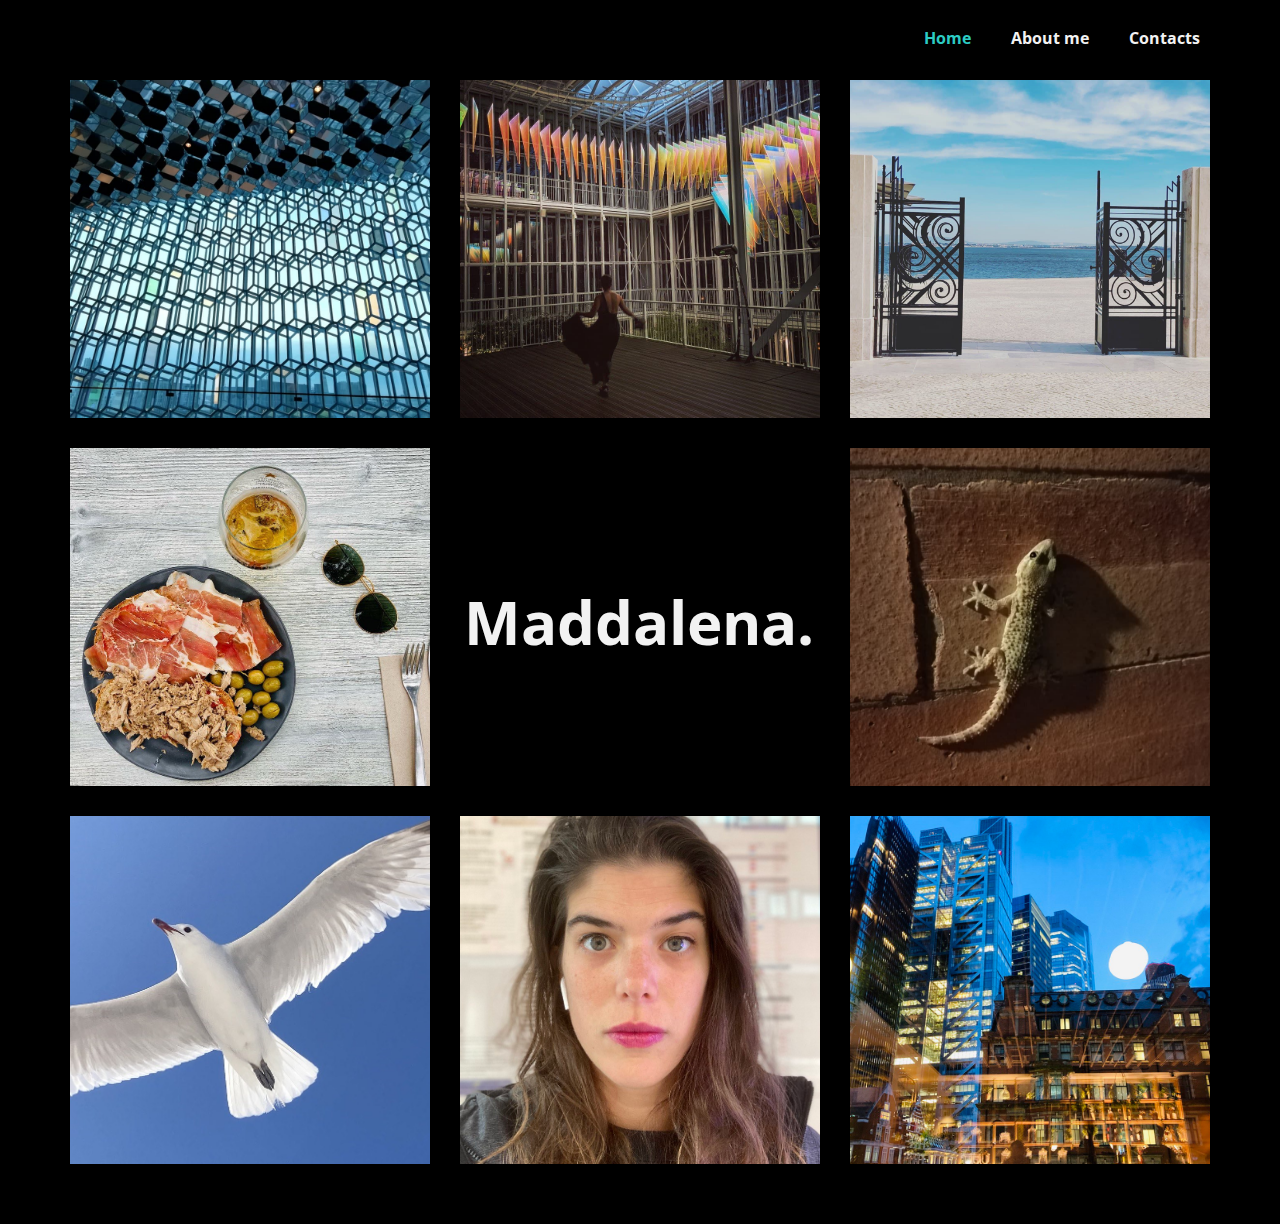
==== commit 2dbfe544: "Add files via upload" ====
--- a/index.html
+++ b/index.html
@@ -24,7 +24,7 @@
     <meta property="og:type" content="website">
   </head>
   <body data-home-page="Home.html" data-home-page-title="Home" class="u-body u-overlap u-overlap-contrast u-xl-mode" data-lang="it"><header class="u-black u-clearfix u-header u-sticky u-sticky-28a9" id="sec-6f5e" data-animation-name="" data-animation-duration="0" data-animation-delay="0" data-animation-direction=""><div class="u-clearfix u-sheet u-sheet-1">
-        <nav class="u-align-right u-dropdown-icon u-menu u-menu-dropdown u-offcanvas u-menu-1" data-responsive-from="XS">
+        <nav class="u-align-right u-dropdown-icon u-menu u-menu-one-level u-offcanvas u-menu-1" data-responsive-from="XS">
           <div class="menu-collapse" style="font-size: 1rem; letter-spacing: 0px; font-weight: 700;">
             <a class="u-border-1 u-border-grey-75 u-button-style u-custom-border u-custom-border-color u-custom-left-right-menu-spacing u-custom-padding-bottom u-custom-text-active-color u-custom-text-color u-custom-text-hover-color u-custom-top-bottom-menu-spacing u-nav-link u-palette-4-base u-text-active-palette-1-base u-text-hover-palette-2-base" href="#" style="background-image: none;">
               <svg class="u-svg-link" viewBox="0 0 24 24"><use xmlns:xlink="http://www.w3.org/1999/xlink" xlink:href="#menu-hamburger"></use></svg>
@@ -35,7 +35,6 @@
           <div class="u-custom-menu u-nav-container">
             <ul class="u-nav u-spacing-20 u-unstyled u-nav-1"><li class="u-nav-item"><a class="u-button-style u-nav-link u-text-active-palette-4-base u-text-grey-5 u-text-hover-palette-2-base" href="Home.html" style="padding: 10px;">Home</a>
 </li><li class="u-nav-item"><a class="u-button-style u-nav-link u-text-active-palette-4-base u-text-grey-5 u-text-hover-palette-2-base" href="About-me.html" style="padding: 10px;">About me</a>
-</li><li class="u-nav-item"><a class="u-button-style u-nav-link u-text-active-palette-4-base u-text-grey-5 u-text-hover-palette-2-base" href="#" style="padding: 10px;">Photos n Travels</a>
 </li><li class="u-nav-item"><a class="u-button-style u-nav-link u-text-active-palette-4-base u-text-grey-5 u-text-hover-palette-2-base" href="Contacts.html" style="padding: 10px;">Contacts</a>
 </li></ul>
           </div>
@@ -43,10 +42,9 @@
             <div class="u-black u-container-style u-inner-container-layout u-opacity u-opacity-95 u-sidenav">
               <div class="u-inner-container-layout u-sidenav-overflow">
                 <div class="u-menu-close"></div>
-                <ul class="u-align-center u-nav u-popupmenu-items u-unstyled u-nav-2"><li class="u-nav-item"><a class="u-button-style u-nav-link" href="Home.html" style="padding: 10px;">Home</a>
-</li><li class="u-nav-item"><a class="u-button-style u-nav-link" href="About-me.html" style="padding: 10px;">About me</a>
-</li><li class="u-nav-item"><a class="u-button-style u-nav-link" href="#" style="padding: 10px;">Photos n Travels</a>
-</li><li class="u-nav-item"><a class="u-button-style u-nav-link" href="Contacts.html" style="padding: 10px;">Contacts</a>
+                <ul class="u-align-center u-nav u-popupmenu-items u-unstyled u-nav-2"><li class="u-nav-item"><a class="u-button-style u-nav-link" href="Home.html">Home</a>
+</li><li class="u-nav-item"><a class="u-button-style u-nav-link" href="About-me.html">About me</a>
+</li><li class="u-nav-item"><a class="u-button-style u-nav-link" href="Contacts.html">Contacts</a>
 </li></ul>
               </div>
             </div>
--- a/nicepage.css
+++ b/nicepage.css
@@ -38222,7 +38222,7 @@
 
 /*end-variables sitestylecss*/
 .u-header .u-sheet-1 {
-  min-height: 50px;
+  min-height: 56px;
 }
 
 .u-header .u-menu-1 {
@@ -38230,9 +38230,8 @@
 }
 
 .u-header .u-nav-1 {
+  font-weight: 700;
   font-size: 1rem;
-  letter-spacing: 0px;
-  font-weight: 700;
 }
 
 .u-header .u-nav-2 {
@@ -38241,6 +38240,10 @@
 @media (max-width: 1199px) {
   .u-header .u-menu-1 {
     margin-right: 0;
+  }
+
+  .u-header .u-nav-1 {
+    letter-spacing: normal;
   }
 }
 
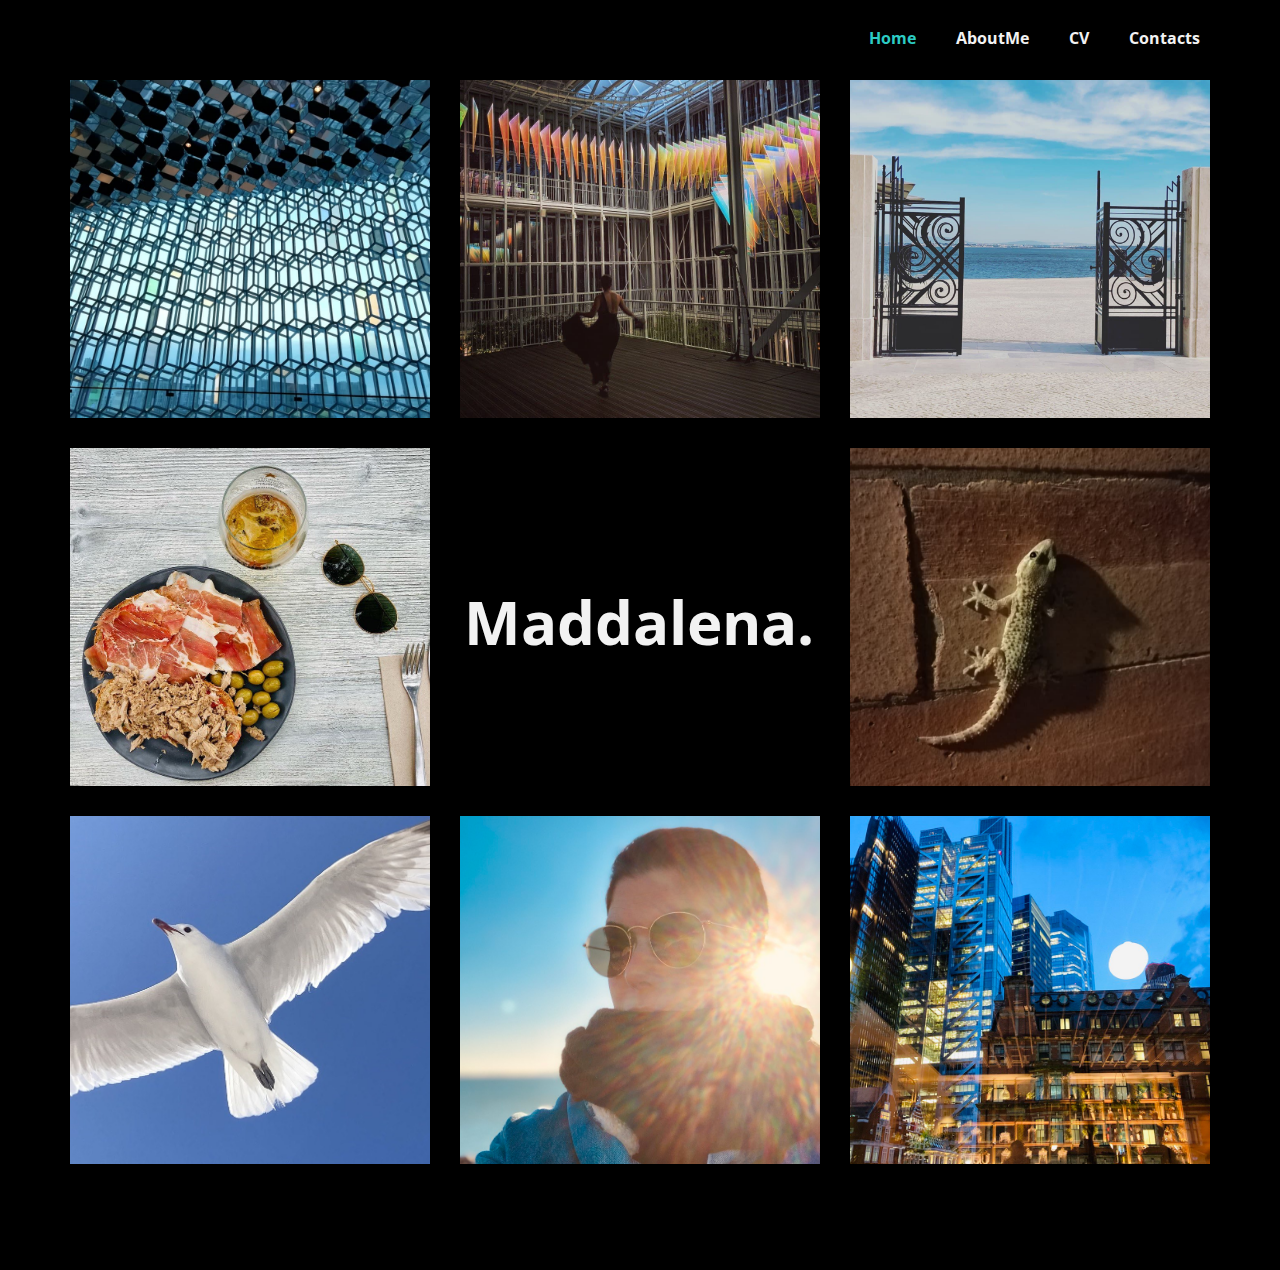
==== commit dfc32805: "Add files via upload" ====
--- a/index.html
+++ b/index.html
@@ -34,7 +34,8 @@
           </div>
           <div class="u-custom-menu u-nav-container">
             <ul class="u-nav u-spacing-20 u-unstyled u-nav-1"><li class="u-nav-item"><a class="u-button-style u-nav-link u-text-active-palette-4-base u-text-grey-5 u-text-hover-palette-2-base" href="Home.html" style="padding: 10px;">Home</a>
-</li><li class="u-nav-item"><a class="u-button-style u-nav-link u-text-active-palette-4-base u-text-grey-5 u-text-hover-palette-2-base" href="About-me.html" style="padding: 10px;">About me</a>
+</li><li class="u-nav-item"><a class="u-button-style u-nav-link u-text-active-palette-4-base u-text-grey-5 u-text-hover-palette-2-base" href="AboutMe.html" style="padding: 10px;">AboutMe</a>
+</li><li class="u-nav-item"><a class="u-button-style u-nav-link u-text-active-palette-4-base u-text-grey-5 u-text-hover-palette-2-base" href="CV.html" style="padding: 10px;">CV</a>
 </li><li class="u-nav-item"><a class="u-button-style u-nav-link u-text-active-palette-4-base u-text-grey-5 u-text-hover-palette-2-base" href="Contacts.html" style="padding: 10px;">Contacts</a>
 </li></ul>
           </div>
@@ -43,7 +44,8 @@
               <div class="u-inner-container-layout u-sidenav-overflow">
                 <div class="u-menu-close"></div>
                 <ul class="u-align-center u-nav u-popupmenu-items u-unstyled u-nav-2"><li class="u-nav-item"><a class="u-button-style u-nav-link" href="Home.html">Home</a>
-</li><li class="u-nav-item"><a class="u-button-style u-nav-link" href="About-me.html">About me</a>
+</li><li class="u-nav-item"><a class="u-button-style u-nav-link" href="AboutMe.html">AboutMe</a>
+</li><li class="u-nav-item"><a class="u-button-style u-nav-link" href="CV.html">CV</a>
 </li><li class="u-nav-item"><a class="u-button-style u-nav-link" href="Contacts.html">Contacts</a>
 </li></ul>
               </div>
--- a/nicepage.css
+++ b/nicepage.css
@@ -38260,11 +38260,6 @@
 .u-footer .u-sheet-1 {
   min-height: 120px;
 }
-
-.u-footer .u-text-1 {
-  width: 417px;
-  margin: 49px auto;
-}
 @media (max-width: 1199px) {
   .u-footer .u-sheet-1 {
     min-height: 99px;
@@ -38283,10 +38278,6 @@
 @media (max-width: 575px) {
   .u-footer .u-sheet-1 {
     min-height: 36px;
-  }
-
-  .u-footer .u-text-1 {
-    width: 340px;
   }
 }
 
--- a/Home.css
+++ b/Home.css
@@ -4,7 +4,7 @@
 }
 
 .u-section-1 .u-sheet-1 {
-  min-height: 1204px;
+  min-height: 1250px;
 }
 
 .u-section-1 .u-layout-wrap-1 {
@@ -112,7 +112,7 @@
 }
 
 .u-section-1 .u-image-7 {
-  background-image: url("images/photo_2023-09-14_12-10-42.jpg");
+  background-image: url("images/photo_2024-01-25_14-33-41.jpg");
   background-position: 50% 50%;
 }
 
@@ -136,7 +136,7 @@
 
 @media (max-width: 1199px) {
   .u-section-1 .u-sheet-1 {
-    min-height: 1008px;
+    min-height: 1054px;
   }
 
   .u-section-1 .u-layout-wrap-1 {
@@ -198,7 +198,7 @@
 
 @media (max-width: 991px) {
   .u-section-1 .u-sheet-1 {
-    min-height: 793px;
+    min-height: 839px;
   }
 
   .u-section-1 .u-layout-cell-1 {
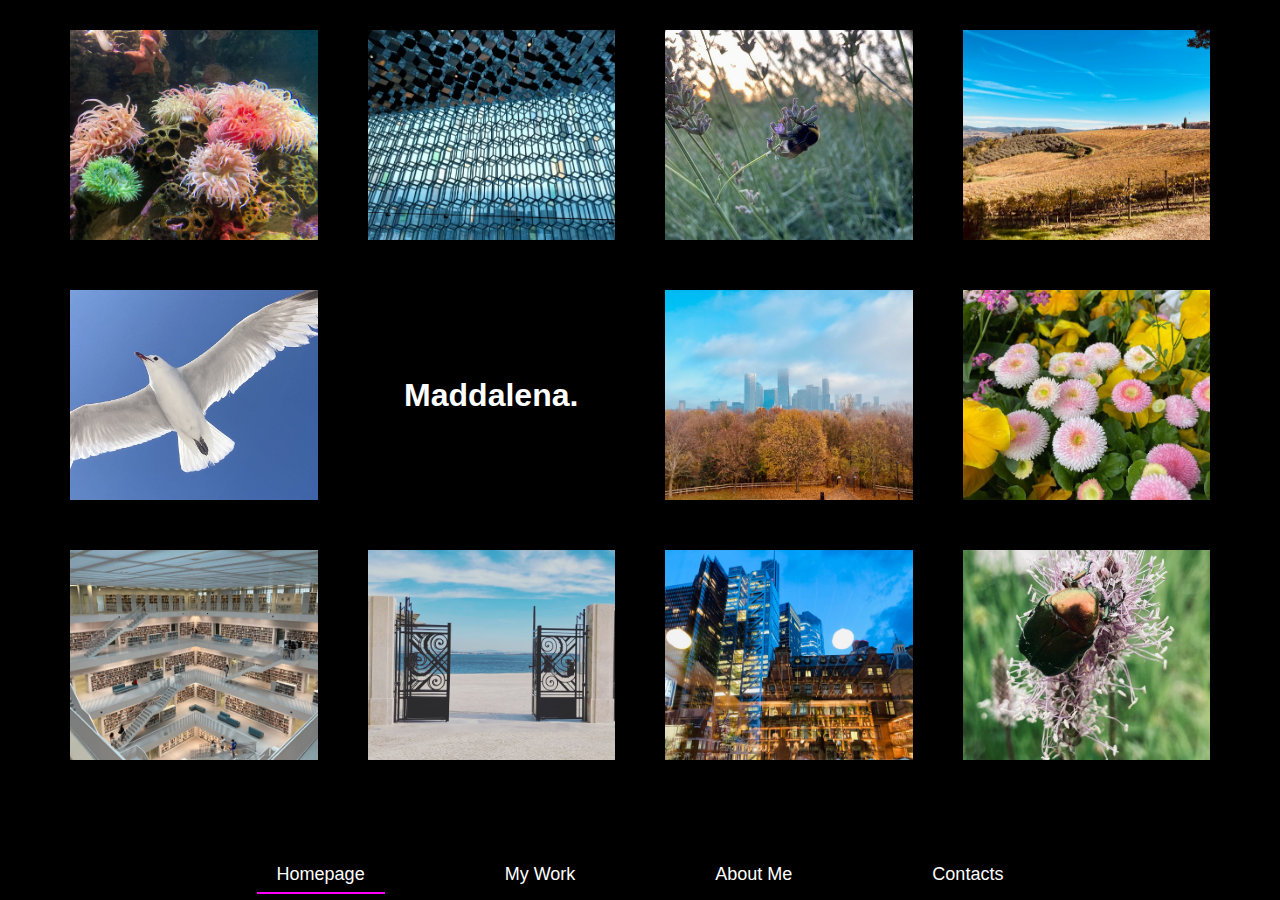
==== commit f496cfda: "Create index.html" ====
--- a/index.html
+++ b/index.html
@@ -1,139 +1,12 @@
 <!DOCTYPE html>
-<html style="font-size: 16px;" lang="it"><head>
+<html lang="it">
+<head>
+    <meta charset="UTF-8">
     <meta name="viewport" content="width=device-width, initial-scale=1.0">
-    <meta charset="utf-8">
-    <meta name="keywords" content="">
-    <meta name="description" content="">
-    <title>Home</title>
-    <link rel="stylesheet" href="nicepage.css" media="screen">
-<link rel="stylesheet" href="Home.css" media="screen">
-    <script class="u-script" type="text/javascript" src="jquery.js" defer=""></script>
-    <script class="u-script" type="text/javascript" src="nicepage.js" defer=""></script>
-    <meta name="generator" content="Nicepage 4.21.5, nicepage.com">
-    <link id="u-theme-google-font" rel="stylesheet" href="https://fonts.googleapis.com/css?family=Roboto:100,100i,300,300i,400,400i,500,500i,700,700i,900,900i|Open+Sans:300,300i,400,400i,500,500i,600,600i,700,700i,800,800i">
-    
-    
-    <script type="application/ld+json">{
-		"@context": "http://schema.org",
-		"@type": "Organization",
-		"name": "website"
-}</script>
-    <meta name="theme-color" content="#478ac9">
-    <meta property="og:title" content="Home">
-    <meta property="og:description" content="">
-    <meta property="og:type" content="website">
-  </head>
-  <body data-home-page="Home.html" data-home-page-title="Home" class="u-body u-overlap u-overlap-contrast u-xl-mode" data-lang="it"><header class="u-black u-clearfix u-header u-sticky u-sticky-28a9" id="sec-6f5e" data-animation-name="" data-animation-duration="0" data-animation-delay="0" data-animation-direction=""><div class="u-clearfix u-sheet u-sheet-1">
-        <nav class="u-align-right u-dropdown-icon u-menu u-menu-one-level u-offcanvas u-menu-1" data-responsive-from="XS">
-          <div class="menu-collapse" style="font-size: 1rem; letter-spacing: 0px; font-weight: 700;">
-            <a class="u-border-1 u-border-grey-75 u-button-style u-custom-border u-custom-border-color u-custom-left-right-menu-spacing u-custom-padding-bottom u-custom-text-active-color u-custom-text-color u-custom-text-hover-color u-custom-top-bottom-menu-spacing u-nav-link u-palette-4-base u-text-active-palette-1-base u-text-hover-palette-2-base" href="#" style="background-image: none;">
-              <svg class="u-svg-link" viewBox="0 0 24 24"><use xmlns:xlink="http://www.w3.org/1999/xlink" xlink:href="#menu-hamburger"></use></svg>
-              <svg class="u-svg-content" version="1.1" id="menu-hamburger" viewBox="0 0 16 16" x="0px" y="0px" xmlns:xlink="http://www.w3.org/1999/xlink" xmlns="http://www.w3.org/2000/svg"><g><rect y="1" width="16" height="2"></rect><rect y="7" width="16" height="2"></rect><rect y="13" width="16" height="2"></rect>
-</g></svg>
-            </a>
-          </div>
-          <div class="u-custom-menu u-nav-container">
-            <ul class="u-nav u-spacing-20 u-unstyled u-nav-1"><li class="u-nav-item"><a class="u-button-style u-nav-link u-text-active-palette-4-base u-text-grey-5 u-text-hover-palette-2-base" href="Home.html" style="padding: 10px;">Home</a>
-</li><li class="u-nav-item"><a class="u-button-style u-nav-link u-text-active-palette-4-base u-text-grey-5 u-text-hover-palette-2-base" href="AboutMe.html" style="padding: 10px;">AboutMe</a>
-</li><li class="u-nav-item"><a class="u-button-style u-nav-link u-text-active-palette-4-base u-text-grey-5 u-text-hover-palette-2-base" href="CV.html" style="padding: 10px;">CV</a>
-</li><li class="u-nav-item"><a class="u-button-style u-nav-link u-text-active-palette-4-base u-text-grey-5 u-text-hover-palette-2-base" href="Contacts.html" style="padding: 10px;">Contacts</a>
-</li></ul>
-          </div>
-          <div class="u-custom-menu u-nav-container-collapse">
-            <div class="u-black u-container-style u-inner-container-layout u-opacity u-opacity-95 u-sidenav">
-              <div class="u-inner-container-layout u-sidenav-overflow">
-                <div class="u-menu-close"></div>
-                <ul class="u-align-center u-nav u-popupmenu-items u-unstyled u-nav-2"><li class="u-nav-item"><a class="u-button-style u-nav-link" href="Home.html">Home</a>
-</li><li class="u-nav-item"><a class="u-button-style u-nav-link" href="AboutMe.html">AboutMe</a>
-</li><li class="u-nav-item"><a class="u-button-style u-nav-link" href="CV.html">CV</a>
-</li><li class="u-nav-item"><a class="u-button-style u-nav-link" href="Contacts.html">Contacts</a>
-</li></ul>
-              </div>
-            </div>
-            <div class="u-black u-menu-overlay u-opacity u-opacity-70"></div>
-          </div>
-        </nav>
-      </div></header>
-    <section class="u-black u-clearfix u-section-1" id="carousel_a5ea">
-      <div class="u-clearfix u-sheet u-sheet-1">
-        <div class="u-clearfix u-expanded-width u-gutter-30 u-layout-wrap u-layout-wrap-1">
-          <div class="u-gutter-0 u-layout">
-            <div class="u-layout-col">
-              <div class="u-size-20">
-                <div class="u-layout-row">
-                  <div class="u-container-style u-effect-hover-zoomOut u-layout-cell u-left-cell u-shape-rectangle u-size-20 u-layout-cell-1">
-                    <div class="u-background-effect u-expanded">
-                      <div class="u-background-effect-image u-expanded u-image u-image-1" data-image-width="1280" data-image-height="960"></div>
-                    </div>
-                    <div class="u-container-layout u-valign-bottom u-container-layout-1"></div>
-                  </div>
-                  <div class="u-container-style u-effect-hover-zoomOut u-layout-cell u-size-20 u-layout-cell-2" data-image-width="1280" data-image-height="960">
-                    <div class="u-background-effect u-expanded">
-                      <div class="u-background-effect-image u-expanded u-image u-image-2" data-image-width="1280" data-image-height="960"></div>
-                    </div>
-                    <div class="u-container-layout u-container-layout-2"></div>
-                  </div>
-                  <div class="u-container-style u-effect-hover-zoomOut u-layout-cell u-right-cell u-size-20 u-layout-cell-3" data-image-width="1280" data-image-height="960">
-                    <div class="u-background-effect u-expanded">
-                      <div class="u-background-effect-image u-expanded u-image u-image-3" data-image-width="1280" data-image-height="1280"></div>
-                    </div>
-                    <div class="u-container-layout u-container-layout-3"></div>
-                  </div>
-                </div>
-              </div>
-              <div class="u-size-20">
-                <div class="u-layout-row">
-                  <div class="u-container-style u-effect-hover-zoomOut u-layout-cell u-left-cell u-size-20 u-layout-cell-4">
-                    <div class="u-background-effect u-expanded">
-                      <div class="u-background-effect-image u-expanded u-image u-image-4" data-image-width="1280" data-image-height="961"></div>
-                    </div>
-                    <div class="u-container-layout u-valign-bottom u-container-layout-4"></div>
-                  </div>
-                  <div class="u-container-style u-layout-cell u-size-20 u-layout-cell-5">
-                    <div class="u-container-layout u-container-layout-5">
-                      <p class="u-text u-text-grey-5 u-text-1">Maddalena. </p>
-                    </div>
-                  </div>
-                  <div class="u-container-style u-effect-hover-zoomOut u-layout-cell u-right-cell u-size-20 u-layout-cell-6">
-                    <div class="u-background-effect u-expanded">
-                      <div class="u-background-effect-image u-expanded u-image u-image-5" data-image-width="960" data-image-height="1280"></div>
-                    </div>
-                    <div class="u-container-layout u-valign-bottom u-container-layout-6"></div>
-                  </div>
-                </div>
-              </div>
-              <div class="u-size-20">
-                <div class="u-layout-row">
-                  <div class="u-align-left u-container-style u-effect-hover-zoom u-layout-cell u-left-cell u-size-20 u-layout-cell-7" data-href="Contacts.html" data-target="_blank" data-image-width="1161" data-image-height="719">
-                    <div class="u-background-effect u-expanded">
-                      <div class="u-background-effect-image u-expanded u-image u-image-6" data-image-width="1161" data-image-height="719" data-href="Contacts.html" data-target="_blank"></div>
-                    </div>
-                    <div class="u-container-layout u-container-layout-7"></div>
-                  </div>
-                  <div class="u-container-style u-effect-hover-zoomOut u-layout-cell u-size-20 u-layout-cell-8" data-image-width="961" data-image-height="1280">
-                    <div class="u-background-effect u-expanded">
-                      <div class="u-background-effect-image u-expanded u-image u-image-7" data-image-width="961" data-image-height="1280"></div>
-                    </div>
-                    <div class="u-container-layout u-container-layout-8"></div>
-                  </div>
-                  <div class="u-align-left u-container-style u-effect-hover-zoomOut u-layout-cell u-right-cell u-size-20 u-layout-cell-9" data-image-width="1600" data-image-height="1200">
-                    <div class="u-background-effect u-expanded">
-                      <div class="u-background-effect-image u-expanded u-image u-image-8" data-image-width="1280" data-image-height="960"></div>
-                    </div>
-                    <div class="u-container-layout u-container-layout-9"></div>
-                  </div>
-                </div>
-              </div>
-            </div>
-          </div>
-        </div>
-      </div>
-    </section>
-    <style class="u-overlap-style">.u-overlap:not(.u-sticky-scroll) .u-header {
-background-color: #000000 !important
-}</style>
-    
-    
-    
-  
-</body></html>+    <title>Redirecting to Homepage</title>
+    <meta http-equiv="refresh" content="0; url=homepage.html">
+</head>
+<body>
+    <p>Se non vieni automaticamente reindirizzato, clicca <a href="homepage.html">qui</a>.</p>
+</body>
+</html>
